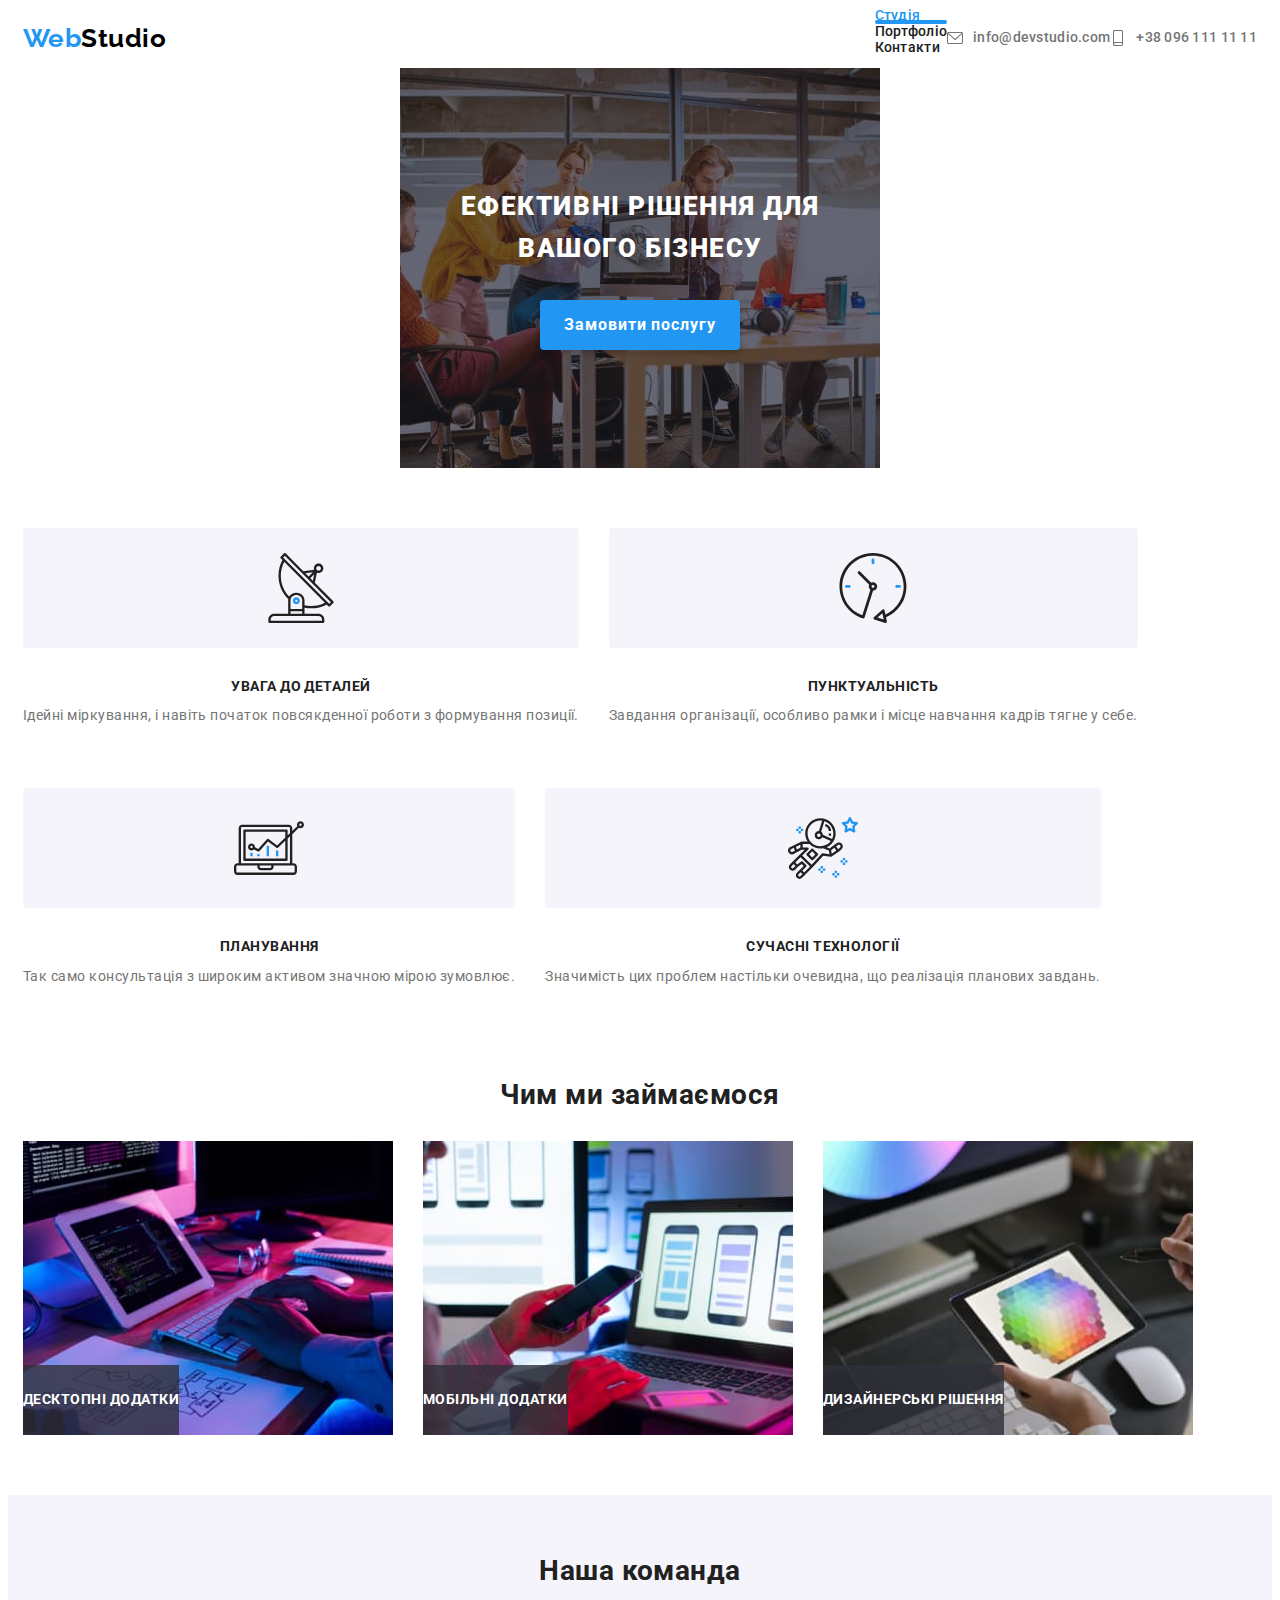
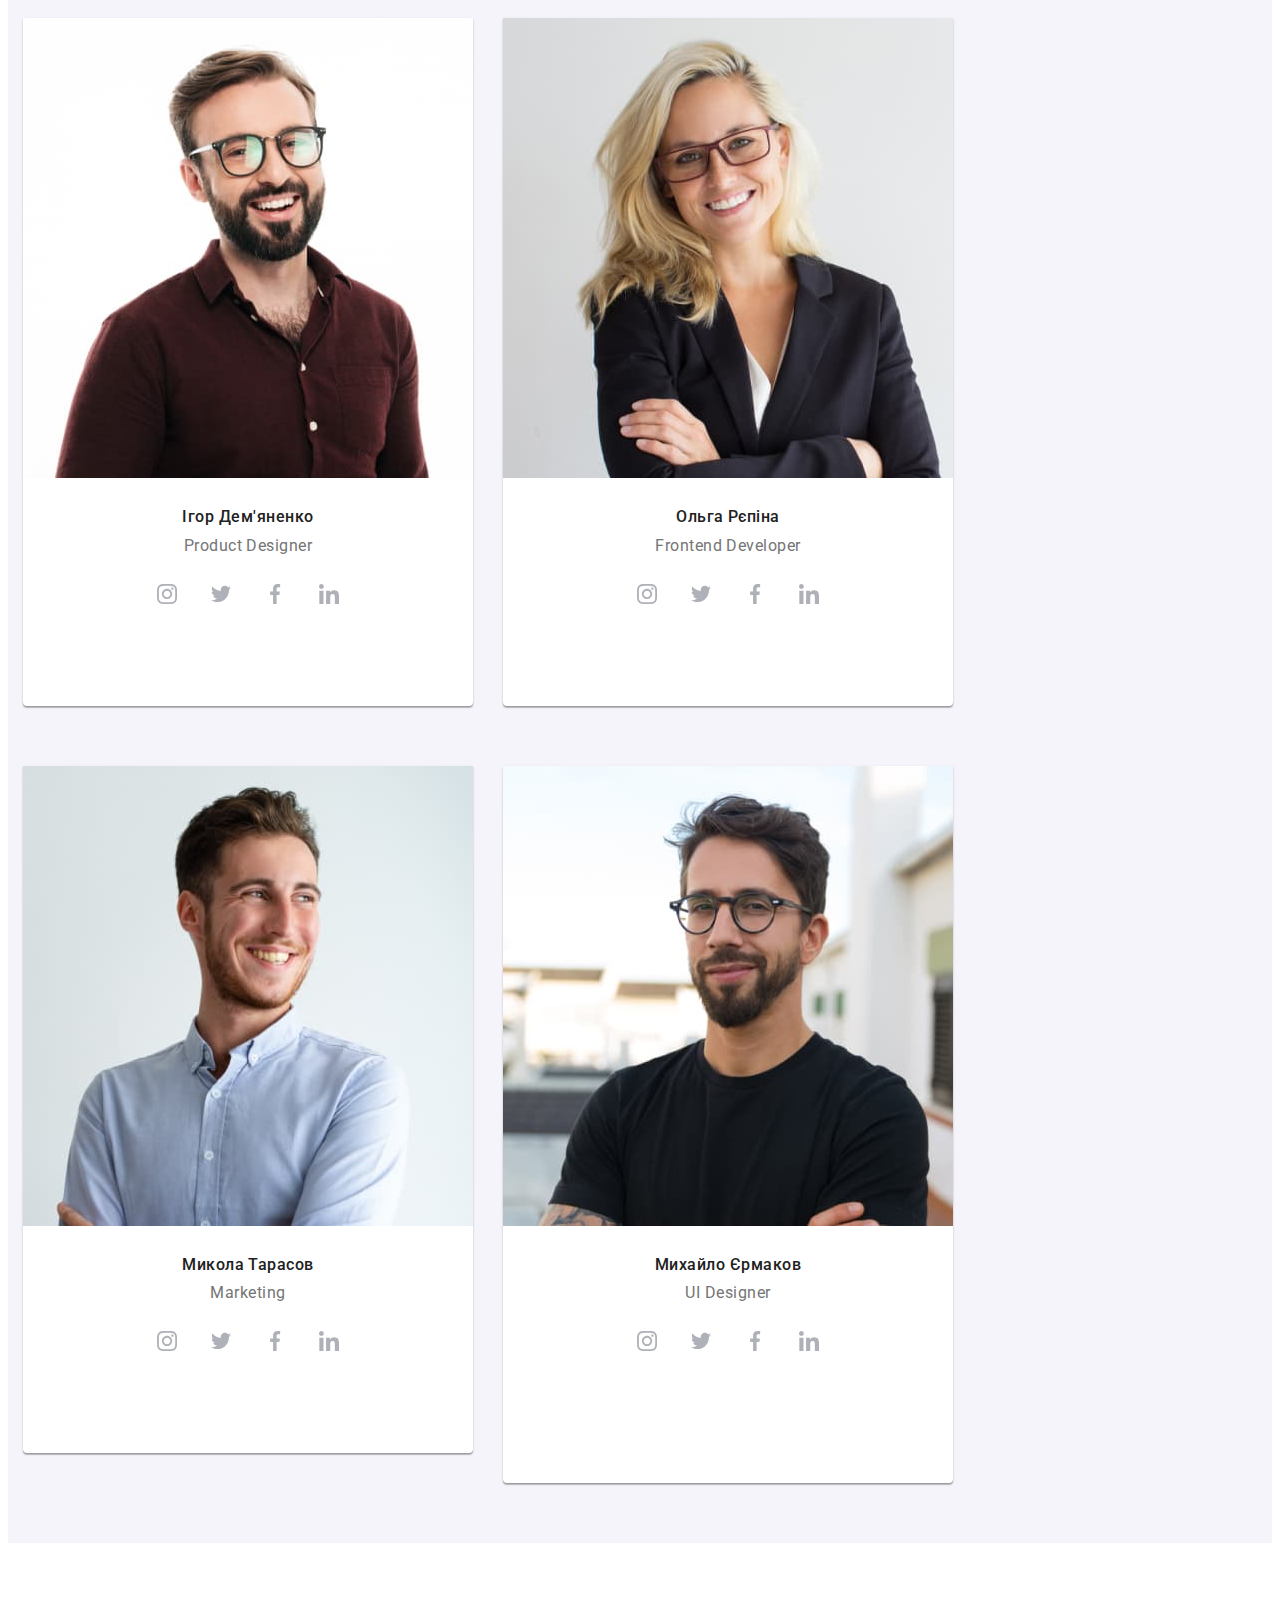
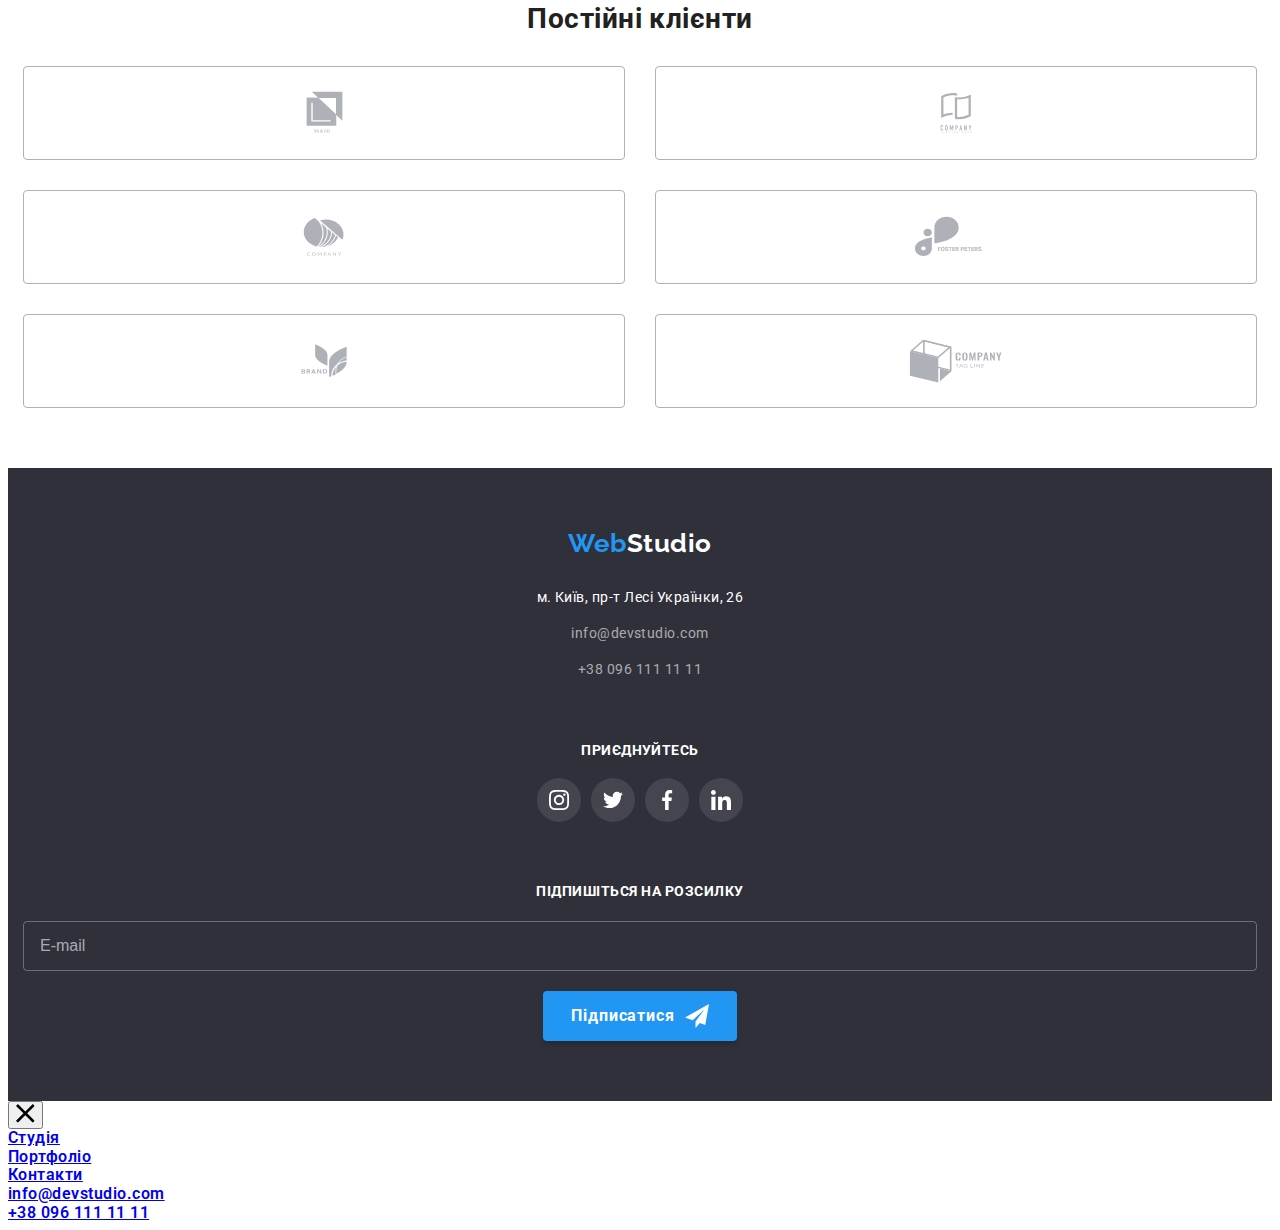
==== index.html @ 29813461 "create mobile-version" ====
<!DOCTYPE html>
<html lang="uk">
  <head>
    <meta charset="UTF-8" />
    <meta http-equiv="X-UA-Compatible" content="IE=edge" />
    <meta name="viewport" content="width=device-width, initial-scale=1.0" />
    <title>WebStudio</title>
    <link rel="preconnect" href="https://fonts.googleapis.com" />
    <link rel="preconnect" href="https://fonts.gstatic.com" crossorigin />
    <link
      href="https://fonts.googleapis.com/css2?family=Raleway:wght@700&family=Roboto:wght@400;500;700;900&display=swap"
      rel="stylesheet"
    />
    <link
      rel="stylesheet"
      href="https://cdnjs.cloudflare.com/ajax/libs/modern-normalize/1.1.0/modern-normalize.min.css"
      integrity="sha512-wpPYUAdjBVSE4KJnH1VR1HeZfpl1ub8YT/NKx4PuQ5NmX2tKuGu6U/JRp5y+Y8XG2tV+wKQpNHVUX03MfMFn9Q=="
      crossorigin="anonymous"
      referrerpolicy="no-referrer"
    />
    <link rel="stylesheet" href="./css/main.min.css" />
  </head>
  <body>
    <header class="header">
      <div class="container">
        <div class="header__container">
          <nav class="header__nav">
            <a href="./index.html" class="logo"
              >Web<span class="logo__header">Studio</span></a
            >
            <button class="header__burger" type="button">
              <svg width="24" height="16">
                <use href="./images/icons.svg#icon-navigation"></use>
              </svg>
            </button>
            <div class="header__list">
              <ul class="header__menu">
                <li>
                  <a
                    href="./index.html"
                    class="link header__link header__link--сurrent"
                    >Студія</a
                  >
                </li>
                <li>
                  <a href="./portfolio.html" class="link header__link"
                    >Портфоліо</a
                  >
                </li>
                <li><a href="#" class="link header__link">Контакти</a></li>
              </ul>
              <ul class="header__contact">
                <li>
                  <a
                    href="mailto:info@devstudio.com"
                    class="link link__contact"
                  >
                    <svg class="header__icon" width="16" height="32">
                      <use href="./images/icons.svg#icon-envelope"></use>
                    </svg>
                    info@devstudio.com</a
                  >
                </li>
                <li>
                  <a href="tel:+380961111111" class="link link__contact">
                    <svg class="header__icon" width="16" height="32">
                      <use href="./images/icons.svg#icon-smartphone"></use>
                    </svg>
                    +38 096 111 11 11</a
                  >
                </li>
              </ul>
            </div>
          </nav>
        </div>
      </div>
    </header>
    <main class="main">
      <section class="hero">
        <div class="container">
          <h1 class="hero__title">Ефективні рішення для вашого бізнесу</h1>
          <button type="button" class="primary-button" data-modal-open>
            Замовити послугу
          </button>
        </div>
      </section>
      <section class="section">
        <div class="container">
          <div class="advantages">
            <h2 class="visually-hidden">Наші переваги</h2>
            <ul class="main-list">
              <li class="main-list__item">
                <div class="advantages__icon">
                  <svg width="70" height="70">
                    <use href="./images/icons.svg#icon-antenna"></use>
                  </svg>
                </div>
                <h3 class="advantages__title">Увага до деталей</h3>
                <p class="advantages__description">
                  Ідейні міркування, і навіть початок повсякденної роботи з
                  формування позиції.
                </p>
              </li>
              <li class="main-list__item">
                <div class="advantages__icon">
                  <svg width="70" height="70">
                    <use href="./images/icons.svg#icon-clock"></use>
                  </svg>
                </div>
                <h3 class="advantages__title">Пунктуальність</h3>
                <p class="advantages__description">
                  Завдання організації, особливо рамки і місце навчання кадрів
                  тягне у себе.
                </p>
              </li>
              <li class="main-list__item">
                <div class="advantages__icon">
                  <svg width="70" height="70">
                    <use href="./images/icons.svg#icon-diagram"></use>
                  </svg>
                </div>
                <h3 class="advantages__title">Планування</h3>
                <p class="advantages__description">
                  Так само консультація з широким активом значною мірою
                  зумовлює.
                </p>
              </li>
              <li class="main-list__item">
                <div class="advantages__icon">
                  <svg width="70" height="70">
                    <use href="./images/icons.svg#icon-astronaut"></use>
                  </svg>
                </div>
                <h3 class="advantages__title">Сучасні технології</h3>
                <p class="advantages__description">
                  Значимість цих проблем настільки очевидна, що реалізація
                  планових завдань.
                </p>
              </li>
            </ul>
          </div>
        </div>
      </section>
      <section class="section main_section">
        <div class="container">
          <div class="work">
            <h2 class="title">Чим ми займаємося</h2>
            <ul class="main-list">
              <li class="work__item">
                <img
                  src="./images/coding.jpg"
                  alt="Процес набирання коду"
                  width="370"
                  height="294"
                />
                <p class="work__description">Десктопні додатки</p>
              </li>
              <li class="work__item">
                <img
                  src="./images/optimization.jpg"
                  alt="Дівчина тримає телефон в руках і працює за ноутбуком"
                  width="370"
                  height="294"
                />
                <p class="work__description">Мобільні додатки</p>
              </li>
              <li class="work__item">
                <img
                  src="./images/tablet.jpg"
                  alt="На екрані планшету, який тримають в руці, зображений спектр
                        кольорів"
                  width="370"
                  height="294"
                />
                <p class="work__description">Дизайнерські рішення</p>
              </li>
            </ul>
          </div>
        </div>
      </section>
      <section class="section section--background-different">
        <div class="container">
          <div class="team">
            <h2 class="title">Наша команда</h2>
            <ul class="main-list">
              <li class="team__item">
                <img
                  class="work__image"
                  srcset="./images/designer.jpg 1x, ./images/designer@2x.jpg 2x"
                  src="./images/designer.jpg"
                  alt="Усміхнений хлопець в окулярах"
                  width="450"
                  height="460"
                />
                <div class="team__description">
                  <h3 class="team__title">Ігор Дем'яненко</h3>
                  <p class="text">Product Designer</p>
                  <ul class="social-list">
                    <li>
                      <a class="icon icon--grey" href="#">
                        <svg width="20" height="20">
                          <use href="./images/icons.svg#icon-instagram"></use>
                        </svg>
                      </a>
                    </li>
                    <li>
                      <a class="icon icon--grey" href="">
                        <svg width="20" height="20">
                          <use href="./images/icons.svg#icon-twitter"></use>
                        </svg>
                      </a>
                    </li>
                    <li>
                      <a class="icon icon--grey" href="">
                        <svg width="20" height="20">
                          <use href="./images/icons.svg#icon-facebook"></use>
                        </svg>
                      </a>
                    </li>
                    <li>
                      <a class="icon icon--grey" href="">
                        <svg width="20" height="20">
                          <use href="./images/icons.svg#icon-linkedin"></use>
                        </svg>
                      </a>
                    </li>
                  </ul>
                </div>
              </li>
              <li class="team__item">
                <img
                  class="work__image"
                  srcset="./images/developer.jpg 1x, ./images/developer@2x.jpg 2x"
                  src="./images/developer.jpg"
                  alt="Усміхнена дівчина в окулярах"
                  width="450"
                  height="460"
                />
                <div class="team__description">
                  <h3 class="team__title">Ольга Рєпіна</h3>
                  <p class="text">Frontend Developer</p>
                  <ul class="social-list">
                    <li>
                      <a class="icon icon--grey" href="#">
                        <svg width="20" height="20">
                          <use href="./images/icons.svg#icon-instagram"></use>
                        </svg>
                      </a>
                    </li>
                    <li>
                      <a class="icon icon--grey" href="">
                        <svg width="20" height="20">
                          <use href="./images/icons.svg#icon-twitter"></use>
                        </svg>
                      </a>
                    </li>
                    <li>
                      <a class="icon icon--grey" href="">
                        <svg width="20" height="20">
                          <use href="./images/icons.svg#icon-facebook"></use>
                        </svg>
                      </a>
                    </li>
                    <li>
                      <a class="icon icon--grey" href="">
                        <svg width="20" height="20">
                          <use href="./images/icons.svg#icon-linkedin"></use>
                        </svg>
                      </a>
                    </li>
                  </ul>
                </div>
              </li>
              <li class="team__item">
                <img
                  class="work__image"
                  srcset="./images/marketing.jpg 1x, ./images/marketing@2x.jpg 2x"
                  src="./images/marketing.jpg"
                  alt="Усміхнений хлопець"
                  width="450"
                  height="460"
                />
                <div class="team__description">
                  <h3 class="team__title">Микола Тарасов</h3>
                  <p class="text">Marketing</p>
                  <ul class="social-list">
                    <li>
                      <a class="icon icon--grey" href="#">
                        <svg width="20" height="20">
                          <use href="./images/icons.svg#icon-instagram"></use>
                        </svg>
                      </a>
                    </li>
                    <li>
                      <a class="icon icon--grey" href="">
                        <svg width="20" height="20">
                          <use href="./images/icons.svg#icon-twitter"></use>
                        </svg>
                      </a>
                    </li>
                    <li>
                      <a class="icon icon--grey" href="">
                        <svg width="20" height="20">
                          <use href="./images/icons.svg#icon-facebook"></use>
                        </svg>
                      </a>
                    </li>
                    <li>
                      <a class="icon icon--grey" href="">
                        <svg width="20" height="20">
                          <use href="./images/icons.svg#icon-linkedin"></use>
                        </svg>
                      </a>
                    </li>
                  </ul>
                </div>
              </li>
              <li class="team__item">
                <img
                  class="work__image"
                  srcset="./images/uidesigner.jpg 1x, ./images/uidesigner@2x.jpg 2x"
                  src="./images/uidesigner.jpg"
                  alt="Усміхнений хлопець з бородою в окулярах"
                  width="450"
                  height="460"
                />
                <div class="team__description">
                  <h3 class="team__title">Михайло Єрмаков</h3>
                  <p class="text">UI Designer</p>
                  <ul class="social-list">
                    <li>
                      <a class="icon icon--grey" href="#">
                        <svg width="20" height="20">
                          <use href="./images/icons.svg#icon-instagram"></use>
                        </svg>
                      </a>
                    </li>
                    <li>
                      <a class="icon icon--grey" href="">
                        <svg width="20" height="20">
                          <use href="./images/icons.svg#icon-twitter"></use>
                        </svg>
                      </a>
                    </li>
                    <li>
                      <a class="icon icon--grey" href="">
                        <svg width="20" height="20">
                          <use href="./images/icons.svg#icon-facebook"></use>
                        </svg>
                      </a>
                    </li>
                    <li>
                      <a class="icon icon--grey" href="">
                        <svg width="20" height="20">
                          <use href="./images/icons.svg#icon-linkedin"></use>
                        </svg>
                      </a>
                    </li>
                  </ul>
                </div>
              </li>
            </ul>
          </div>
        </div>
      </section>
      <section class="section">
        <div class="container">
          <div class="clients">
            <h2 class="title">Постійні клієнти</h2>
            <ul class="main-list">
              <li class="main-list__clients">
                <a class="clients__icon" href="">
                  <svg width="41" height="46.7">
                    <use href="./images/icons.svg#icon-yaco"></use>
                  </svg>
                </a>
              </li>
              <li class="main-list__clients">
                <a class="clients__icon" href="">
                  <svg width="40" height="52">
                    <use href="./images/icons.svg#icon-tagline"></use>
                  </svg>
                </a>
              </li>
              <li class="main-list__clients">
                <a class="clients__icon" href="">
                  <svg width="43.46" height="41.18">
                    <use href="./images/icons.svg#icon-company"></use>
                  </svg>
                </a>
              </li>
              <li class="main-list__clients">
                <a class="clients__icon" href="">
                  <svg width="84.44" height="40.62">
                    <use href="./images/icons.svg#icon-foster"></use>
                  </svg>
                </a>
              </li>
              <li class="main-list__clients">
                <a class="clients__icon" href="">
                  <svg width="62.54" height="45.43">
                    <use href="./images/icons.svg#icon-brand"></use>
                  </svg>
                </a>
              </li>
              <li class="main-list__clients">
                <a class="clients__icon" href="">
                  <svg width="93.79" height="43.93">
                    <use href="./images/icons.svg#icon-companytag"></use>
                  </svg>
                </a>
              </li>
            </ul>
          </div>
        </div>
      </section>
    </main>
    <footer class="footer">
      <div class="container footer__container">
        <div class="footer__adress">
          <a href="./index.html" class="logo footer__logo"
            >Web<span class="logo__footer">Studio</span></a
          >
          <address>
            <ul class="footer__contact">
              <li class="footer__item">
                <a
                  href="https://www.google.com.ua/maps/place/%D0%B1%D1%83%D0%BB.+%D0%9B%D0%B5%D1%81%D0%B8+%D0%A3%D0%BA%D1%80%D0%B0%D0%B8%D0%BD%D0%BA%D0%B8,+26,+%D0%9A%D0%B8%D0%B5%D0%B2,+02000/@50.4265807,30.5361918,17z/data=!3m1!4b1!4m5!3m4!1s0x40d4cf0e033ecbe9:0x57a4dffefec77da0!8m2!3d50.4265807!4d30.5383858?hl=ru"
                  target="_blank"
                  rel="noopener noreferrer nofollow"
                  class="link link--white"
                  >м. Київ, пр-т Лесі Українки, 26</a
                >
              </li>
              <li class="footer__item">
                <a href="mailto:info@devstudio.com" class="link link--grey"
                  >info@devstudio.com</a
                >
              </li>
              <li class="footer__item">
                <a href="tel:+380961111111" class="link link--grey"
                  >+38 096 111 11 11</a
                >
              </li>
            </ul>
          </address>
        </div>
        <div class="footer-social">
          <p class="footer-description">Приєднуйтесь</p>
          <ul class="social-list">
            <li>
              <a class="icon icon--white" href="#">
                <svg width="20" height="20">
                  <use href="./images/icons.svg#icon-instagram"></use>
                </svg>
              </a>
            </li>
            <li>
              <a class="icon icon--white" href="">
                <svg width="20" height="20">
                  <use href="./images/icons.svg#icon-twitter"></use>
                </svg>
              </a>
            </li>
            <li>
              <a class="icon icon--white" href="">
                <svg width="20" height="20">
                  <use href="./images/icons.svg#icon-facebook"></use>
                </svg>
              </a>
            </li>
            <li>
              <a class="icon icon--white" href="">
                <svg width="20" height="20">
                  <use href="./images/icons.svg#icon-linkedin"></use>
                </svg>
              </a>
            </li>
          </ul>
        </div>
        <form class="form-email">
          <label for="subscribe" class="footer-description"
            >Підпишіться на розсилку</label
          >
          <div class="subscribe-form">
            <input
              id="subscribe"
              type="email"
              name="email"
              placeholder="E-mail"
              class="subscribe-form__field"
            />
            <div class="button-container">
              <button
                class="primary-button primary-button--footer"
                type="submit"
              >
                Підписатися
              </button>
              <svg class="subscribe-form__icon" width="24" height="24">
                <use href="./images/icons.svg#icon-send"></use>
              </svg>
            </div>
          </div>
        </form>
      </div>
    </footer>

    <div class="mobile-menu">
      <div class="">
        <button class="mobile-menu__close" type="button">
          <svg width="18.67" height="18.67">
            <use href="./images/icons.svg#icon-close"></use>
          </svg>
        </button>
        <ul class="">
          <li>
            <a href="./index.html" class="">Студія</a>
          </li>
          <li>
            <a href="./portfolio.html" class="">Портфоліо</a>
          </li>
          <li><a href="#" class="">Контакти</a></li>
        </ul>
        <ul class="">
          <li>
            <a href="mailto:info@devstudio.com" class=""> info@devstudio.com</a>
          </li>
          <li>
            <a href="tel:+380961111111" class=""> +38 096 111 11 11</a>
          </li>
        </ul>
      </div>
    </div>

    <div class="backdrop is-hidden" data-modal>
      <div class="modal">
        <button class="button-close" type="button" data-modal-close>
          <svg class="button-close__icon" width="11" height="11">
            <use href="./images/icons.svg#icon-close"></use>
          </svg>
        </button>
        <h2 class="modal__title">Залиште свої дані, ми вам передзвонимо</h2>
        <form class="service-form">
          <label class="service-form__label" for="user-name">Ім'я</label>
          <div class="service-form__field">
            <input
              class="service-form__input"
              type="text"
              name="user-name"
              id="user-name"
            />
            <svg class="service-form__icon" width="18" height="18">
              <use href="./images/icons.svg#icon-person"></use>
            </svg>
          </div>

          <label class="service-form__label" for="user-tel">Телефон</label>
          <div class="service-form__field">
            <input
              class="service-form__input"
              type="tel"
              name="user-phone"
              id="user-tel"
            />
            <svg class="service-form__icon" width="18" height="18">
              <use href="./images/icons.svg#icon-phone"></use>
            </svg>
          </div>

          <label class="service-form__label" for="user-email">Пошта</label>
          <div class="service-form__field">
            <input
              class="service-form__input"
              type="email"
              name="email"
              id="user-email"
            />
            <svg class="service-form__icon" width="18" height="18">
              <use href="./images/icons.svg#icon-email"></use>
            </svg>
          </div>

          <label class="service-form__label" for="comment">Коментар</label>
          <textarea
            class="service-form__textarea"
            name="comment"
            id="comment"
            placeholder="Введіть текст"
          ></textarea>

          <div class="checkbox">
            <input
              class="checkbox__input"
              type="checkbox"
              name="terms-checkbox"
              id="terms-checkbox"
            />
            <svg class="checkbox__icon" width="16" height="15">
              <use href="./images/icons.svg#icon-check"></use>
            </svg>
            <label class="checkbox__label" for="terms-checkbox"
              >Погоджуюся з розсилкою та приймаю
              <a class="checkbox__link" href="#">Умови договору</a></label
            >
          </div>
          <button class="primary-button primary-button--form" type="submit">
            Відправити
          </button>
        </form>
      </div>
    </div>

    <script src="./js/modal.js"></script>
  </body>
</html>
---- css/main.min.css ----
:root{--color-primary: #212121;--color-secondary: #757575;--color-accent: #2196f3;--color-background: #ffffff;--white-accent: #ffffff;--secondary-background: #2f303a;--black-logo: #000;--button-background: #f5f4fa;--color-icon: #AFB1B8}.is-hidden{opacity:0;visibility:hidden;pointer-events:none}.is-hidden .modal{-webkit-transform:translate(-50%, -50%) scale(0.9);transform:translate(-50%, -50%) scale(0.9)}.visually-hidden{position:absolute;white-space:nowrap;width:1px;height:1px;overflow:hidden;border:0;padding:0;clip:rect(0 0 0 0);-webkit-clip-path:inset(50%);clip-path:inset(50%);margin:-1px}body{color:var(--color-primary);font-family:"Roboto",sans-serif;font-size:16px;font-weight:600;background-color:var(--color-background);line-height:1.17;letter-spacing:.03em}img{display:block;max-width:100%;height:auto}ul{margin:0;padding:0;list-style-type:none}h1,h2,h3,p{margin-top:0}.advantages__title{font-size:14px;text-transform:uppercase;margin-bottom:10px;text-align:center}.advantages__description{color:var(--color-secondary);font-size:14px;font-weight:initial;line-height:1.71;margin-bottom:0}.container{margin:0 auto;padding-left:15px;padding-right:15px}.subscribe-form{margin-top:20px}.subscribe-form__icon{position:absolute;right:28px;top:50%;-webkit-transform:translateY(-50%);transform:translateY(-50%);fill:var(--white-accent)}.subscribe-form__field{-webkit-box-sizing:border-box;box-sizing:border-box;color:var(--white-accent);padding:15px 16px;width:100%;height:50px;border:1px solid rgba(255,255,255,.3);border-radius:4px;background-color:inherit;margin:0 12px 20px 0}.subscribe-form__field::-webkit-input-placeholder{font-size:16px;color:rgba(255,255,255,.6)}.subscribe-form__field::-moz-placeholder{font-size:16px;color:rgba(255,255,255,.6)}.subscribe-form__field:-ms-input-placeholder{font-size:16px;color:rgba(255,255,255,.6)}.subscribe-form__field::-ms-input-placeholder{font-size:16px;color:rgba(255,255,255,.6)}.subscribe-form__field::placeholder{font-size:16px;color:rgba(255,255,255,.6)}.service-form__label{font-size:12px;font-weight:400;margin-bottom:4px;letter-spacing:.01em;color:var(--color-secondary);display:block}.service-form__textarea{resize:none;min-height:120px;padding:12px 16px;border:1px solid rgba(33,33,33,.2);border-radius:4px;margin-bottom:20px;-webkit-transition:border-color 250ms cubic-bezier(0.4, 0, 0.2, 1);transition:border-color 250ms cubic-bezier(0.4, 0, 0.2, 1)}.service-form__textarea:focus{border-color:var(--color-accent);outline:none}.service-form__textarea::-webkit-input-placeholder{font-size:12px;color:rgba(117,117,117,.5);line-height:1.17;letter-spacing:.01em}.service-form__textarea::-moz-placeholder{font-size:12px;color:rgba(117,117,117,.5);line-height:1.17;letter-spacing:.01em}.service-form__textarea:-ms-input-placeholder{font-size:12px;color:rgba(117,117,117,.5);line-height:1.17;letter-spacing:.01em}.service-form__textarea::-ms-input-placeholder{font-size:12px;color:rgba(117,117,117,.5);line-height:1.17;letter-spacing:.01em}.service-form__textarea::placeholder{font-size:12px;color:rgba(117,117,117,.5);line-height:1.17;letter-spacing:.01em}.service-form__field{position:relative;margin-bottom:10px}.service-form__icon{position:absolute;top:50%;-webkit-transform:translateY(-50%);transform:translateY(-50%);left:15px;fill:var(--color-primary);-webkit-transition:fill 250ms cubic-bezier(0.4, 0, 0.2, 1);transition:fill 250ms cubic-bezier(0.4, 0, 0.2, 1)}.service-form__input{min-height:40px;width:100%;border:1px solid rgba(33,33,33,.2);border-radius:4px;padding-left:42px;-webkit-transition:border-color 250ms cubic-bezier(0.4, 0, 0.2, 1);transition:border-color 250ms cubic-bezier(0.4, 0, 0.2, 1)}.service-form__input:focus{border-color:var(--color-accent);outline:none}.service-form__input:focus+.service-form__icon{fill:var(--color-accent)}.form-email{text-align:center}.header--line{border-bottom:1px solid #ececec}.header__nav,.header__contact{height:60px;display:-webkit-box;display:-ms-flexbox;display:flex;-webkit-box-align:center;-ms-flex-align:center;align-items:center;-webkit-box-pack:justify;-ms-flex-pack:justify;justify-content:space-between}.header__link{display:block;position:relative;color:var(--color-primary)}.header__link--сurrent::after{position:absolute;content:"";bottom:0;left:0;width:100%;height:4px;background-color:var(--color-accent);border-radius:2px}.header__link,.link__contact{font-size:14px;font-weight:500;line-height:1.14;letter-spacing:.02em}.header__list{display:none}@media(min-width: 768px){.header__list{display:-webkit-box;display:-ms-flexbox;display:flex}}.portfolio__item{background-color:var(--button-background);color:var(--color-primary);font-size:inherit;font-family:inherit;font-weight:500;line-height:1.62;letter-spacing:inherit;border-radius:4px;border:none;cursor:pointer;padding:6px 22px;-webkit-transition:background-color 250ms cubic-bezier(0.4, 0, 0.2, 1),color 250ms cubic-bezier(0.4, 0, 0.2, 1),-webkit-box-shadow 250ms cubic-bezier(0.4, 0, 0.2, 1);transition:background-color 250ms cubic-bezier(0.4, 0, 0.2, 1),color 250ms cubic-bezier(0.4, 0, 0.2, 1),-webkit-box-shadow 250ms cubic-bezier(0.4, 0, 0.2, 1);transition:background-color 250ms cubic-bezier(0.4, 0, 0.2, 1),color 250ms cubic-bezier(0.4, 0, 0.2, 1),box-shadow 250ms cubic-bezier(0.4, 0, 0.2, 1);transition:background-color 250ms cubic-bezier(0.4, 0, 0.2, 1),color 250ms cubic-bezier(0.4, 0, 0.2, 1),box-shadow 250ms cubic-bezier(0.4, 0, 0.2, 1),-webkit-box-shadow 250ms cubic-bezier(0.4, 0, 0.2, 1)}.portfolio__item:hover,.portfolio__item:focus{background-color:var(--color-accent);color:var(--white-accent);-webkit-box-shadow:0px 3px 1px rgba(0,0,0,.1),0px 1px 2px rgba(0,0,0,.08),0px 2px 2px rgba(0,0,0,.12);box-shadow:0px 3px 1px rgba(0,0,0,.1),0px 1px 2px rgba(0,0,0,.08),0px 2px 2px rgba(0,0,0,.12)}.portfolio__filter{margin-bottom:50px;display:-webkit-box;display:-ms-flexbox;display:flex;gap:8px;-webkit-box-pack:center;-ms-flex-pack:center;justify-content:center}.portfolio__list{display:-webkit-box;display:-ms-flexbox;display:flex;-ms-flex-wrap:wrap;flex-wrap:wrap;gap:30px}.portfolio-link{text-decoration:inherit;color:inherit;display:block;-webkit-transition:-webkit-box-shadow 250ms cubic-bezier(0.4, 0, 0.2, 1);transition:-webkit-box-shadow 250ms cubic-bezier(0.4, 0, 0.2, 1);transition:box-shadow 250ms cubic-bezier(0.4, 0, 0.2, 1);transition:box-shadow 250ms cubic-bezier(0.4, 0, 0.2, 1), -webkit-box-shadow 250ms cubic-bezier(0.4, 0, 0.2, 1)}.portfolio-link__description{position:relative;padding:20px 24px;border:1px solid #eee}.portfolio-link__title{font-size:18px;line-height:2;letter-spacing:.06em;margin-bottom:4px}.portfolio-link:hover,.portfolio-link:focus{-webkit-box-shadow:0px 1px 1px rgba(0,0,0,.12),0px 4px 4px rgba(0,0,0,.06),1px 4px 6px rgba(0,0,0,.16);box-shadow:0px 1px 1px rgba(0,0,0,.12),0px 4px 4px rgba(0,0,0,.06),1px 4px 6px rgba(0,0,0,.16)}.portfolio-link__thumb{position:relative;overflow:hidden}.portfolio-link__overlay{position:absolute;font-size:18px;font-weight:400;line-height:1.55;color:var(--white-accent);margin-bottom:0;left:0;top:0;height:100%;width:100%;padding:63px 24px;background-color:rgba(33,150,243,.9);-webkit-transform:translateY(100%);transform:translateY(100%);-webkit-transition:opacity 250ms cubic-bezier(0.4, 0, 0.2, 1),-webkit-transform 250ms cubic-bezier(0.4, 0, 0.2, 1);transition:opacity 250ms cubic-bezier(0.4, 0, 0.2, 1),-webkit-transform 250ms cubic-bezier(0.4, 0, 0.2, 1);transition:transform 250ms cubic-bezier(0.4, 0, 0.2, 1),opacity 250ms cubic-bezier(0.4, 0, 0.2, 1);transition:transform 250ms cubic-bezier(0.4, 0, 0.2, 1),opacity 250ms cubic-bezier(0.4, 0, 0.2, 1),-webkit-transform 250ms cubic-bezier(0.4, 0, 0.2, 1);opacity:0}.portfolio-link:hover .portfolio-link__overlay{-webkit-transform:translateY(0);transform:translateY(0);opacity:1}.text--broad-line{line-height:1.88}.section{padding:60px 0;background-color:var(--color-background)}.team__description{padding:30px 0}.team__item{background-color:var(--color-background);-webkit-box-shadow:0px 1px 3px rgba(0,0,0,.12),0px 1px 1px rgba(0,0,0,.14),0px 2px 1px rgba(0,0,0,.2);box-shadow:0px 1px 3px rgba(0,0,0,.12),0px 1px 1px rgba(0,0,0,.14),0px 2px 1px rgba(0,0,0,.2);border-radius:0px 0px 4px 4px;text-align:center;margin-bottom:30px}.team__item:last-child{margin-bottom:0}.team__title{font-weight:500;font-size:16px;margin-bottom:10px}.section--background-different{background-color:var(--button-background)}.title{font-size:28px;text-align:center;margin-bottom:30px}.text{color:var(--color-secondary);font-weight:400;margin-bottom:16px}.work{padding-top:0}.work__item{position:relative}.work__description{position:absolute;bottom:0;margin-bottom:0;font-size:14px;font-weight:700;line-height:1.14;text-transform:uppercase;color:var(--white-accent);padding:27px 0;text-align:center;background-color:rgba(47,48,58,.8)}.work__image{margin:0 auto}.main_section{padding-top:0}@media(max-width: 1200px){.main_section{display:none}}.primary-button{background-color:var(--color-accent);font-size:inherit;font-family:inherit;font-weight:700;line-height:1.88;letter-spacing:.06em;padding:10px 24px;color:var(--white-accent);-webkit-box-shadow:0px 4px 4px rgba(0,0,0,.15);box-shadow:0px 4px 4px rgba(0,0,0,.15);border-radius:4px;border:none;cursor:pointer;-webkit-transition:background-color 250ms cubic-bezier(0.4, 0, 0.2, 1);transition:background-color 250ms cubic-bezier(0.4, 0, 0.2, 1)}.primary-button:hover,.primary-button:focus{background-color:#188ce8}.primary-button--form{display:block;margin:auto}.primary-button--footer{padding:10px 62px 10px 28px}.button-close{position:absolute;top:8px;right:8px;height:30px;border-radius:50%;border:1px solid rgba(0,0,0,.1);background-color:inherit;cursor:pointer}.button-close__icon{fill:#000;-webkit-transition:fill 250ms cubic-bezier(0.4, 0, 0.2, 1);transition:fill 250ms cubic-bezier(0.4, 0, 0.2, 1)}.button-close:hover .button-close__icon,.button-close:focus .button-close__icon{fill:var(--color-accent)}.button-container{position:relative;display:inline-block}.header__burger{border:none;background-color:inherit;width:40px;height:40px;padding-right:8px}@media(min-width: 768px){.header__burger{display:none}}.checkbox{position:relative;margin-bottom:30px}.checkbox__input{white-space:nowrap;width:1px;height:1px;overflow:hidden;border:0;padding:0;clip:rect(0 0 0 0);-webkit-clip-path:inset(50%);clip-path:inset(50%);margin:-1px}.checkbox__label{font-size:14px;color:var(--color-secondary);font-weight:400;line-height:1.71;position:relative;padding-left:36px;cursor:pointer}.hero{background-image:-webkit-gradient(linear, left top, right top, from(rgba(47, 48, 58, 0.4)), to(rgba(47, 48, 58, 0.4))),url(../images/banner.jpg);background-image:linear-gradient(to right, rgba(47, 48, 58, 0.4), rgba(47, 48, 58, 0.4)),url(../images/banner.jpg);background-repeat:no-repeat;max-width:480px;height:400px;margin:0 auto;background-position:center;background-size:cover;background-color:var(--secondary-background);padding:118px 0;text-align:center;-webkit-box-sizing:border-box;box-sizing:border-box}@media(min-device-pixel-ratio: 2),(-webkit-min-device-pixel-ratio: 2),(min-resolution: 192dpi),(min-resolution: 2dppx){.hero{background-image:-webkit-gradient(linear, left top, right top, from(rgba(47, 48, 58, 0.4)), to(rgba(47, 48, 58, 0.4))),url(../images/banner@2x.jpg);background-image:linear-gradient(to right, rgba(47, 48, 58, 0.4), rgba(47, 48, 58, 0.4)),url(../images/banner@2x.jpg)}}.hero__title{color:var(--white-accent);font-size:26px;line-height:1.61;text-align:center;font-weight:900;text-transform:uppercase;letter-spacing:.06em;margin:0 auto 30px}.footer{background-color:var(--secondary-background);padding:60px 0}.footer__container{-webkit-box-align:baseline;-ms-flex-align:baseline;align-items:baseline}.footer__adress{text-align:center}.footer .link{line-height:1.71}.footer__item{font-size:14px;font-weight:400}.footer__item:not(:last-child){margin-bottom:12px}.footer-description{text-align:center;color:var(--white-accent);font-weight:700;font-size:14px;text-transform:uppercase;margin-bottom:20px}.footer__contact{margin-bottom:60px}.icon{display:-webkit-box;display:-ms-flexbox;display:flex;-webkit-box-align:center;-ms-flex-align:center;align-items:center;-webkit-box-pack:center;-ms-flex-pack:center;justify-content:center;width:44px;height:44px;-webkit-transition:fill 250ms cubic-bezier(0.4, 0, 0.2, 1),background-color 250ms cubic-bezier(0.4, 0, 0.2, 1);transition:fill 250ms cubic-bezier(0.4, 0, 0.2, 1),background-color 250ms cubic-bezier(0.4, 0, 0.2, 1)}.header__icon{margin-right:10px}.header__icon:hover,.header__icon:focus{fill:currentColor}.advantages__icon{display:-webkit-box;display:-ms-flexbox;display:flex;height:120px;background-color:var(--button-background);-webkit-box-align:center;-ms-flex-align:center;align-items:center;-webkit-box-pack:center;-ms-flex-pack:center;justify-content:center;margin-bottom:30px;border-radius:4px}.icon--grey{fill:var(--color-icon);border-radius:50%}.icon--grey:hover,.icon--grey:focus{fill:var(--white-accent);background-color:var(--color-accent);border-radius:50%}.icon--white{fill:var(--white-accent);background-color:rgba(255,255,255,.1);border-radius:50%}.icon--white:hover,.icon--white:focus{background-color:var(--color-accent)}.clients__icon{display:-webkit-box;display:-ms-flexbox;display:flex;-webkit-box-pack:center;-ms-flex-pack:center;justify-content:center;-webkit-box-align:center;-ms-flex-align:center;align-items:center;height:92px;border:1px solid var(--color-icon);fill:var(--color-icon);border-radius:4px;-webkit-transition:fill 250ms cubic-bezier(0.4, 0, 0.2, 1),border 250ms cubic-bezier(0.4, 0, 0.2, 1);transition:fill 250ms cubic-bezier(0.4, 0, 0.2, 1),border 250ms cubic-bezier(0.4, 0, 0.2, 1)}.clients__icon:hover,.clients__icon:focus{fill:var(--color-accent);border:1px solid var(--color-accent)}.checkbox__icon{position:absolute;fill:rgba(0,0,0,0);border:2px solid var(--color-primary);border-radius:2px;margin:4px 0 0 12px;-webkit-transition:fill 250ms cubic-bezier(0.4, 0, 0.2, 1),background-color 250ms cubic-bezier(0.4, 0, 0.2, 1),border-color 250ms cubic-bezier(0.4, 0, 0.2, 1);transition:fill 250ms cubic-bezier(0.4, 0, 0.2, 1),background-color 250ms cubic-bezier(0.4, 0, 0.2, 1),border-color 250ms cubic-bezier(0.4, 0, 0.2, 1)}.checkbox__input:checked+.checkbox__icon{fill:var(--white-accent);background-color:var(--color-accent);border-color:var(--color-accent)}.link{text-decoration:none;font-style:normal;-webkit-transition:color 250ms cubic-bezier(0.4, 0, 0.2, 1);transition:color 250ms cubic-bezier(0.4, 0, 0.2, 1)}.link--white,.link--footer{font-size:14px;font-weight:400}.link--white{color:var(--white-accent)}.link--grey{color:rgba(255,255,255,.6)}.link__contact{color:var(--color-secondary);display:-webkit-box;display:-ms-flexbox;display:flex;-webkit-box-align:center;-ms-flex-align:center;align-items:center;fill:currentColor}.link:hover,.link:focus{color:var(--color-accent)}.header__link--сurrent{color:var(--color-accent)}.checkbox__link{color:var(--color-accent);-webkit-text-decoration-skip-ink:none;text-decoration-skip-ink:none}.main-list{display:-webkit-box;display:-ms-flexbox;display:flex;-ms-flex-wrap:wrap;flex-wrap:wrap;gap:30px}.main-list__item:not(:last-child){margin-bottom:30px}.main-list__clients{-ms-flex-preferred-size:calc((100% - 30px)/2);flex-basis:calc((100% - 30px)/2)}.social-list{display:-webkit-box;display:-ms-flexbox;display:flex;gap:10px;-webkit-box-pack:center;-ms-flex-pack:center;justify-content:center;margin-bottom:60px}.logo{font-family:"Raleway",sans-serif;font-size:24px;font-weight:700;line-height:1.38;color:var(--color-accent);text-decoration:none}@media(min-width: 1200px){.logo{font-size:26px;line-height:1.17}}.logo__header{color:var(--black-logo)}.logo__footer{color:var(--white-accent)}.footer__logo{display:block;margin-bottom:28px;text-align:center}.modal{position:absolute;background-color:var(--color-background);width:100%;max-width:528px;height:100%;max-height:581px;top:50%;left:50%;padding:40px;-webkit-transform:translate(-50%, -50%) scale(1);transform:translate(-50%, -50%) scale(1);-webkit-box-shadow:0px 1px 3px rgba(0,0,0,.12),0px 1px 1px rgba(0,0,0,.14),0px 2px 1px rgba(0,0,0,.2);box-shadow:0px 1px 3px rgba(0,0,0,.12),0px 1px 1px rgba(0,0,0,.14),0px 2px 1px rgba(0,0,0,.2);border-radius:4px;-webkit-transition:visibility 250ms cubic-bezier(0.4, 0, 0.2, 1),-webkit-transform 250ms cubic-bezier(0.4, 0, 0.2, 1);transition:visibility 250ms cubic-bezier(0.4, 0, 0.2, 1),-webkit-transform 250ms cubic-bezier(0.4, 0, 0.2, 1);transition:transform 250ms cubic-bezier(0.4, 0, 0.2, 1),visibility 250ms cubic-bezier(0.4, 0, 0.2, 1);transition:transform 250ms cubic-bezier(0.4, 0, 0.2, 1),visibility 250ms cubic-bezier(0.4, 0, 0.2, 1),-webkit-transform 250ms cubic-bezier(0.4, 0, 0.2, 1)}.modal__title{text-align:center;font-size:20px;line-height:1.15;margin-bottom:12px}.backdrop{position:fixed;background-color:rgba(0,0,0,.2);top:0;left:0;width:100%;height:100%;opacity:1;-webkit-transition:opacity 250ms cubic-bezier(0.4, 0, 0.2, 1);transition:opacity 250ms cubic-bezier(0.4, 0, 0.2, 1)}/*# sourceMappingURL=main.min.css.map */
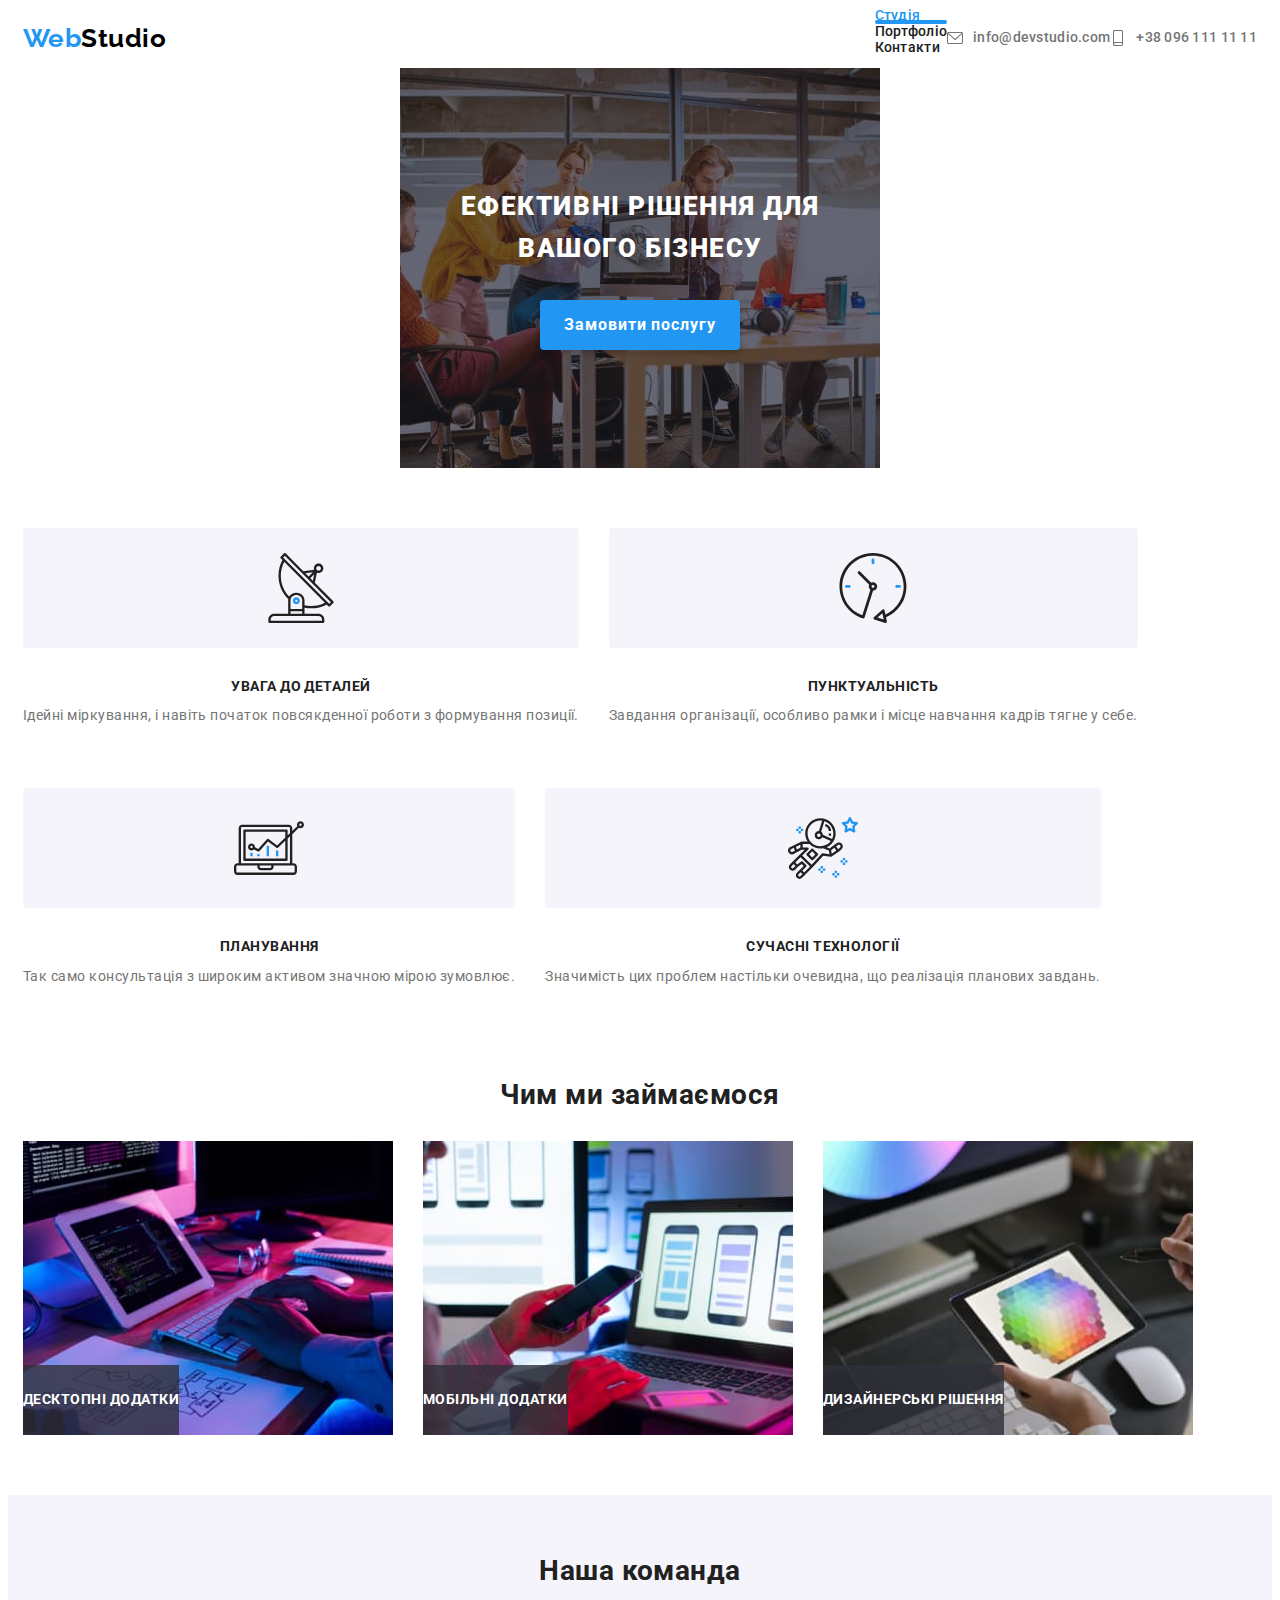
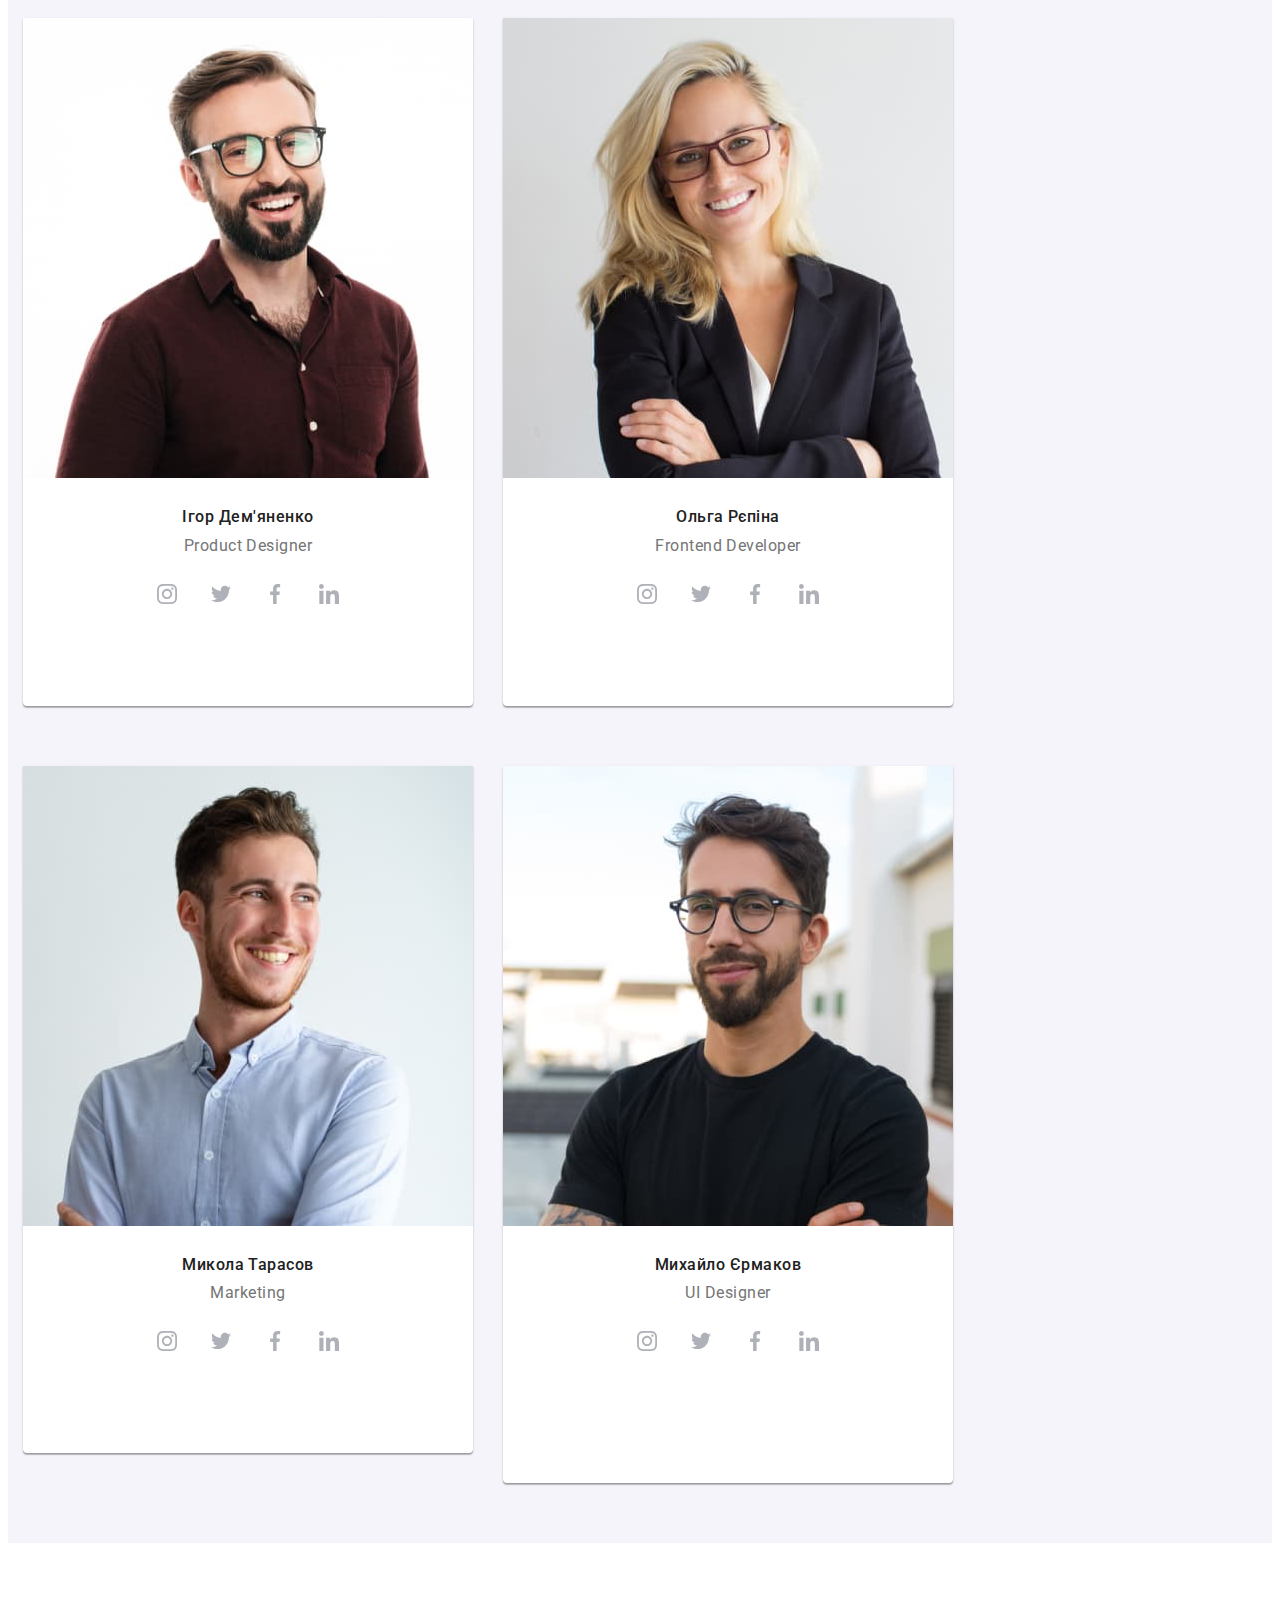
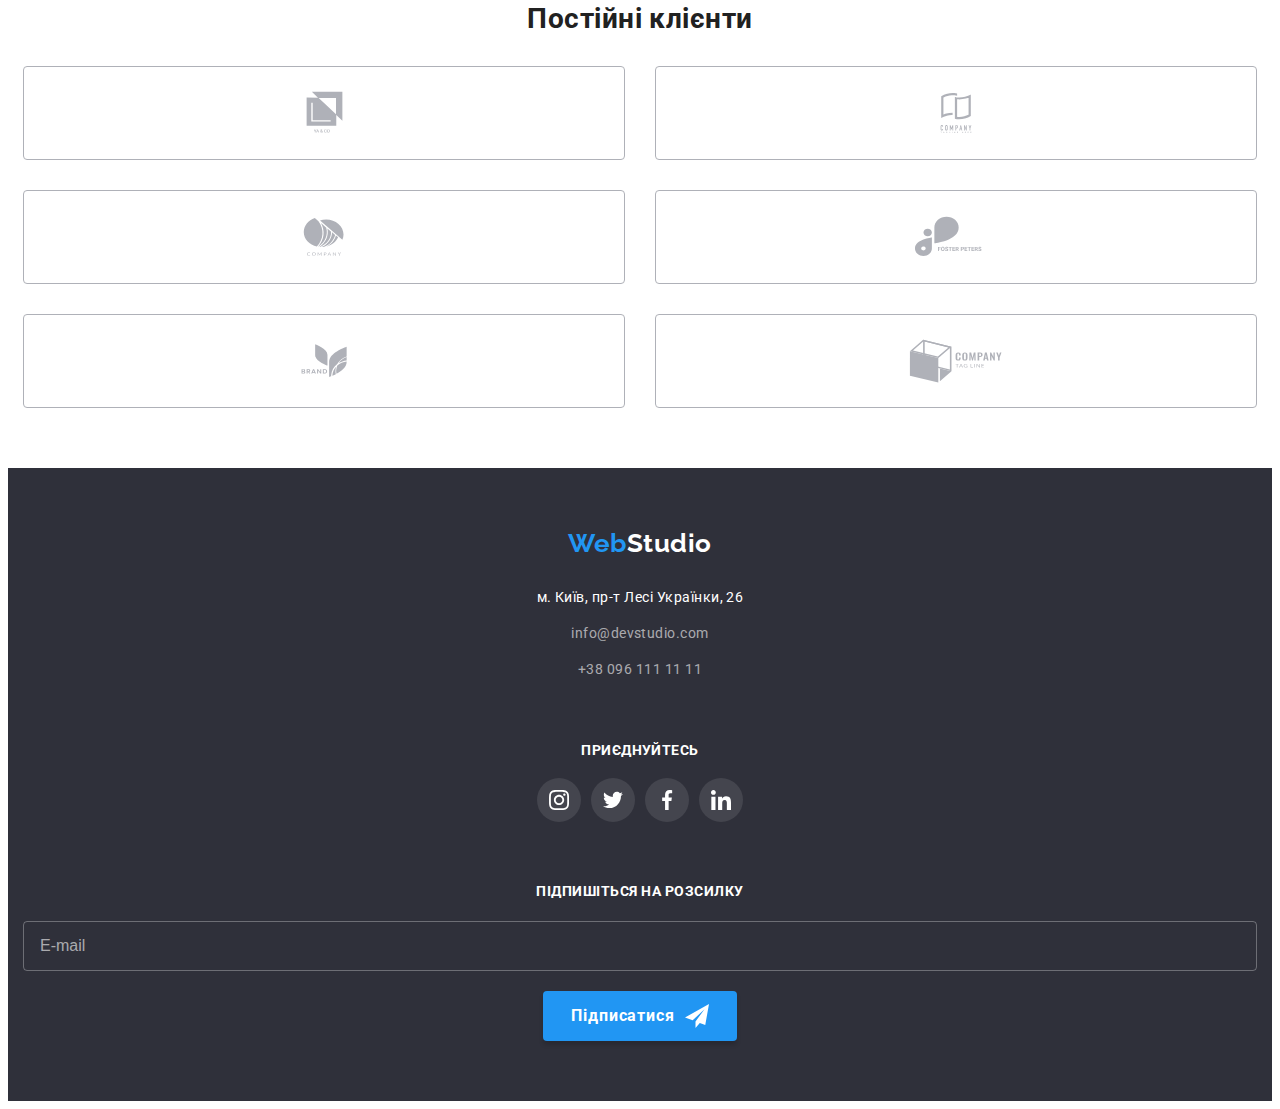
==== commit 9a4eba91: "edit mobile-menu" ====
--- a/index.html
+++ b/index.html
@@ -28,7 +28,7 @@
             <a href="./index.html" class="logo"
               >Web<span class="logo__header">Studio</span></a
             >
-            <button class="header__burger" type="button">
+            <button class="header__burger js-open-menu" type="button">
               <svg width="24" height="16">
                 <use href="./images/icons.svg#icon-navigation"></use>
               </svg>
@@ -230,7 +230,10 @@
               <li class="team__item">
                 <img
                   class="work__image"
-                  srcset="./images/developer.jpg 1x, ./images/developer@2x.jpg 2x"
+                  srcset="
+                    ./images/developer.jpg    1x,
+                    ./images/developer@2x.jpg 2x
+                  "
                   src="./images/developer.jpg"
                   alt="Усміхнена дівчина в окулярах"
                   width="450"
@@ -274,7 +277,10 @@
               <li class="team__item">
                 <img
                   class="work__image"
-                  srcset="./images/marketing.jpg 1x, ./images/marketing@2x.jpg 2x"
+                  srcset="
+                    ./images/marketing.jpg    1x,
+                    ./images/marketing@2x.jpg 2x
+                  "
                   src="./images/marketing.jpg"
                   alt="Усміхнений хлопець"
                   width="450"
@@ -318,7 +324,10 @@
               <li class="team__item">
                 <img
                   class="work__image"
-                  srcset="./images/uidesigner.jpg 1x, ./images/uidesigner@2x.jpg 2x"
+                  srcset="
+                    ./images/uidesigner.jpg    1x,
+                    ./images/uidesigner@2x.jpg 2x
+                  "
                   src="./images/uidesigner.jpg"
                   alt="Усміхнений хлопець з бородою в окулярах"
                   width="450"
@@ -506,28 +515,54 @@
       </div>
     </footer>
 
-    <div class="mobile-menu">
-      <div class="">
-        <button class="mobile-menu__close" type="button">
+    <div class="mobile-menu js-menu-container">
+      <div class="mobile-menu__container">
+        <button class="mobile-menu__close js-close-menu" type="button">
           <svg width="18.67" height="18.67">
             <use href="./images/icons.svg#icon-close"></use>
           </svg>
         </button>
-        <ul class="">
-          <li>
-            <a href="./index.html" class="">Студія</a>
-          </li>
-          <li>
-            <a href="./portfolio.html" class="">Портфоліо</a>
-          </li>
-          <li><a href="#" class="">Контакти</a></li>
+        <ul class="mobile-nav">
+          <li class="mobile-nav__item">
+            <a href="./index.html" class="mobile-nav__link">Студія</a>
+          </li>
+          <li class="mobile-nav__item">
+            <a href="./portfolio.html" class="mobile-nav__link">Портфоліо</a>
+          </li>
+          <li class="mobile-nav__item">
+            <a href="#" class="mobile-nav__link">Контакти</a>
+          </li>
         </ul>
-        <ul class="">
-          <li>
-            <a href="mailto:info@devstudio.com" class=""> info@devstudio.com</a>
-          </li>
-          <li>
-            <a href="tel:+380961111111" class=""> +38 096 111 11 11</a>
+        <ul class="mobile-contact">
+          <li class="mobile-contact__item">
+            <a href="tel:+380961111111" class="mobile-contact__tel"
+              >+38 096 111 11 11</a
+            >
+          </li>
+          <li class="mobile-contact__item">
+            <a href="mailto:info@devstudio.com" class="mobile-contact__mail">
+              info@devstudio.com</a
+            >
+          </li>
+        </ul>
+        <ul class="mobile-social">
+          <li class="mobile-social__item">
+            <a href="" class="mobile-social__link">Instagram</a>
+          </li>
+          <li class="mobile-social__item">
+            <a href="" class="mobile-social__link class=" mobile-social__link
+              >Twitter</a
+            >
+          </li>
+          <li class="mobile-social__item">
+            <a href="" class="mobile-social__link class=" mobile-social__link
+              >Facebook</a
+            >
+          </li>
+          <li class="mobile-social__item">
+            <a href="" class="mobile-social__link class=" mobile-social__link
+              >LinkedIn</a
+            >
           </li>
         </ul>
       </div>
@@ -535,7 +570,7 @@
 
     <div class="backdrop is-hidden" data-modal>
       <div class="modal">
-        <button class="button-close" type="button" data-modal-close>
+        <button class="button-close data-modal-close" type="button">
           <svg class="button-close__icon" width="11" height="11">
             <use href="./images/icons.svg#icon-close"></use>
           </svg>
@@ -612,5 +647,6 @@
     </div>
 
     <script src="./js/modal.js"></script>
+    <script defer src="./js/mobile-menu.js"></script>
   </body>
 </html>
--- a/css/main.min.css
+++ b/css/main.min.css
@@ -1 +1 @@
-:root{--color-primary: #212121;--color-secondary: #757575;--color-accent: #2196f3;--color-background: #ffffff;--white-accent: #ffffff;--secondary-background: #2f303a;--black-logo: #000;--button-background: #f5f4fa;--color-icon: #AFB1B8}.is-hidden{opacity:0;visibility:hidden;pointer-events:none}.is-hidden .modal{-webkit-transform:translate(-50%, -50%) scale(0.9);transform:translate(-50%, -50%) scale(0.9)}.visually-hidden{position:absolute;white-space:nowrap;width:1px;height:1px;overflow:hidden;border:0;padding:0;clip:rect(0 0 0 0);-webkit-clip-path:inset(50%);clip-path:inset(50%);margin:-1px}body{color:var(--color-primary);font-family:"Roboto",sans-serif;font-size:16px;font-weight:600;background-color:var(--color-background);line-height:1.17;letter-spacing:.03em}img{display:block;max-width:100%;height:auto}ul{margin:0;padding:0;list-style-type:none}h1,h2,h3,p{margin-top:0}.advantages__title{font-size:14px;text-transform:uppercase;margin-bottom:10px;text-align:center}.advantages__description{color:var(--color-secondary);font-size:14px;font-weight:initial;line-height:1.71;margin-bottom:0}.container{margin:0 auto;padding-left:15px;padding-right:15px}.subscribe-form{margin-top:20px}.subscribe-form__icon{position:absolute;right:28px;top:50%;-webkit-transform:translateY(-50%);transform:translateY(-50%);fill:var(--white-accent)}.subscribe-form__field{-webkit-box-sizing:border-box;box-sizing:border-box;color:var(--white-accent);padding:15px 16px;width:100%;height:50px;border:1px solid rgba(255,255,255,.3);border-radius:4px;background-color:inherit;margin:0 12px 20px 0}.subscribe-form__field::-webkit-input-placeholder{font-size:16px;color:rgba(255,255,255,.6)}.subscribe-form__field::-moz-placeholder{font-size:16px;color:rgba(255,255,255,.6)}.subscribe-form__field:-ms-input-placeholder{font-size:16px;color:rgba(255,255,255,.6)}.subscribe-form__field::-ms-input-placeholder{font-size:16px;color:rgba(255,255,255,.6)}.subscribe-form__field::placeholder{font-size:16px;color:rgba(255,255,255,.6)}.service-form__label{font-size:12px;font-weight:400;margin-bottom:4px;letter-spacing:.01em;color:var(--color-secondary);display:block}.service-form__textarea{resize:none;min-height:120px;padding:12px 16px;border:1px solid rgba(33,33,33,.2);border-radius:4px;margin-bottom:20px;-webkit-transition:border-color 250ms cubic-bezier(0.4, 0, 0.2, 1);transition:border-color 250ms cubic-bezier(0.4, 0, 0.2, 1)}.service-form__textarea:focus{border-color:var(--color-accent);outline:none}.service-form__textarea::-webkit-input-placeholder{font-size:12px;color:rgba(117,117,117,.5);line-height:1.17;letter-spacing:.01em}.service-form__textarea::-moz-placeholder{font-size:12px;color:rgba(117,117,117,.5);line-height:1.17;letter-spacing:.01em}.service-form__textarea:-ms-input-placeholder{font-size:12px;color:rgba(117,117,117,.5);line-height:1.17;letter-spacing:.01em}.service-form__textarea::-ms-input-placeholder{font-size:12px;color:rgba(117,117,117,.5);line-height:1.17;letter-spacing:.01em}.service-form__textarea::placeholder{font-size:12px;color:rgba(117,117,117,.5);line-height:1.17;letter-spacing:.01em}.service-form__field{position:relative;margin-bottom:10px}.service-form__icon{position:absolute;top:50%;-webkit-transform:translateY(-50%);transform:translateY(-50%);left:15px;fill:var(--color-primary);-webkit-transition:fill 250ms cubic-bezier(0.4, 0, 0.2, 1);transition:fill 250ms cubic-bezier(0.4, 0, 0.2, 1)}.service-form__input{min-height:40px;width:100%;border:1px solid rgba(33,33,33,.2);border-radius:4px;padding-left:42px;-webkit-transition:border-color 250ms cubic-bezier(0.4, 0, 0.2, 1);transition:border-color 250ms cubic-bezier(0.4, 0, 0.2, 1)}.service-form__input:focus{border-color:var(--color-accent);outline:none}.service-form__input:focus+.service-form__icon{fill:var(--color-accent)}.form-email{text-align:center}.header--line{border-bottom:1px solid #ececec}.header__nav,.header__contact{height:60px;display:-webkit-box;display:-ms-flexbox;display:flex;-webkit-box-align:center;-ms-flex-align:center;align-items:center;-webkit-box-pack:justify;-ms-flex-pack:justify;justify-content:space-between}.header__link{display:block;position:relative;color:var(--color-primary)}.header__link--сurrent::after{position:absolute;content:"";bottom:0;left:0;width:100%;height:4px;background-color:var(--color-accent);border-radius:2px}.header__link,.link__contact{font-size:14px;font-weight:500;line-height:1.14;letter-spacing:.02em}.header__list{display:none}@media(min-width: 768px){.header__list{display:-webkit-box;display:-ms-flexbox;display:flex}}.portfolio__item{background-color:var(--button-background);color:var(--color-primary);font-size:inherit;font-family:inherit;font-weight:500;line-height:1.62;letter-spacing:inherit;border-radius:4px;border:none;cursor:pointer;padding:6px 22px;-webkit-transition:background-color 250ms cubic-bezier(0.4, 0, 0.2, 1),color 250ms cubic-bezier(0.4, 0, 0.2, 1),-webkit-box-shadow 250ms cubic-bezier(0.4, 0, 0.2, 1);transition:background-color 250ms cubic-bezier(0.4, 0, 0.2, 1),color 250ms cubic-bezier(0.4, 0, 0.2, 1),-webkit-box-shadow 250ms cubic-bezier(0.4, 0, 0.2, 1);transition:background-color 250ms cubic-bezier(0.4, 0, 0.2, 1),color 250ms cubic-bezier(0.4, 0, 0.2, 1),box-shadow 250ms cubic-bezier(0.4, 0, 0.2, 1);transition:background-color 250ms cubic-bezier(0.4, 0, 0.2, 1),color 250ms cubic-bezier(0.4, 0, 0.2, 1),box-shadow 250ms cubic-bezier(0.4, 0, 0.2, 1),-webkit-box-shadow 250ms cubic-bezier(0.4, 0, 0.2, 1)}.portfolio__item:hover,.portfolio__item:focus{background-color:var(--color-accent);color:var(--white-accent);-webkit-box-shadow:0px 3px 1px rgba(0,0,0,.1),0px 1px 2px rgba(0,0,0,.08),0px 2px 2px rgba(0,0,0,.12);box-shadow:0px 3px 1px rgba(0,0,0,.1),0px 1px 2px rgba(0,0,0,.08),0px 2px 2px rgba(0,0,0,.12)}.portfolio__filter{margin-bottom:50px;display:-webkit-box;display:-ms-flexbox;display:flex;gap:8px;-webkit-box-pack:center;-ms-flex-pack:center;justify-content:center}.portfolio__list{display:-webkit-box;display:-ms-flexbox;display:flex;-ms-flex-wrap:wrap;flex-wrap:wrap;gap:30px}.portfolio-link{text-decoration:inherit;color:inherit;display:block;-webkit-transition:-webkit-box-shadow 250ms cubic-bezier(0.4, 0, 0.2, 1);transition:-webkit-box-shadow 250ms cubic-bezier(0.4, 0, 0.2, 1);transition:box-shadow 250ms cubic-bezier(0.4, 0, 0.2, 1);transition:box-shadow 250ms cubic-bezier(0.4, 0, 0.2, 1), -webkit-box-shadow 250ms cubic-bezier(0.4, 0, 0.2, 1)}.portfolio-link__description{position:relative;padding:20px 24px;border:1px solid #eee}.portfolio-link__title{font-size:18px;line-height:2;letter-spacing:.06em;margin-bottom:4px}.portfolio-link:hover,.portfolio-link:focus{-webkit-box-shadow:0px 1px 1px rgba(0,0,0,.12),0px 4px 4px rgba(0,0,0,.06),1px 4px 6px rgba(0,0,0,.16);box-shadow:0px 1px 1px rgba(0,0,0,.12),0px 4px 4px rgba(0,0,0,.06),1px 4px 6px rgba(0,0,0,.16)}.portfolio-link__thumb{position:relative;overflow:hidden}.portfolio-link__overlay{position:absolute;font-size:18px;font-weight:400;line-height:1.55;color:var(--white-accent);margin-bottom:0;left:0;top:0;height:100%;width:100%;padding:63px 24px;background-color:rgba(33,150,243,.9);-webkit-transform:translateY(100%);transform:translateY(100%);-webkit-transition:opacity 250ms cubic-bezier(0.4, 0, 0.2, 1),-webkit-transform 250ms cubic-bezier(0.4, 0, 0.2, 1);transition:opacity 250ms cubic-bezier(0.4, 0, 0.2, 1),-webkit-transform 250ms cubic-bezier(0.4, 0, 0.2, 1);transition:transform 250ms cubic-bezier(0.4, 0, 0.2, 1),opacity 250ms cubic-bezier(0.4, 0, 0.2, 1);transition:transform 250ms cubic-bezier(0.4, 0, 0.2, 1),opacity 250ms cubic-bezier(0.4, 0, 0.2, 1),-webkit-transform 250ms cubic-bezier(0.4, 0, 0.2, 1);opacity:0}.portfolio-link:hover .portfolio-link__overlay{-webkit-transform:translateY(0);transform:translateY(0);opacity:1}.text--broad-line{line-height:1.88}.section{padding:60px 0;background-color:var(--color-background)}.team__description{padding:30px 0}.team__item{background-color:var(--color-background);-webkit-box-shadow:0px 1px 3px rgba(0,0,0,.12),0px 1px 1px rgba(0,0,0,.14),0px 2px 1px rgba(0,0,0,.2);box-shadow:0px 1px 3px rgba(0,0,0,.12),0px 1px 1px rgba(0,0,0,.14),0px 2px 1px rgba(0,0,0,.2);border-radius:0px 0px 4px 4px;text-align:center;margin-bottom:30px}.team__item:last-child{margin-bottom:0}.team__title{font-weight:500;font-size:16px;margin-bottom:10px}.section--background-different{background-color:var(--button-background)}.title{font-size:28px;text-align:center;margin-bottom:30px}.text{color:var(--color-secondary);font-weight:400;margin-bottom:16px}.work{padding-top:0}.work__item{position:relative}.work__description{position:absolute;bottom:0;margin-bottom:0;font-size:14px;font-weight:700;line-height:1.14;text-transform:uppercase;color:var(--white-accent);padding:27px 0;text-align:center;background-color:rgba(47,48,58,.8)}.work__image{margin:0 auto}.main_section{padding-top:0}@media(max-width: 1200px){.main_section{display:none}}.primary-button{background-color:var(--color-accent);font-size:inherit;font-family:inherit;font-weight:700;line-height:1.88;letter-spacing:.06em;padding:10px 24px;color:var(--white-accent);-webkit-box-shadow:0px 4px 4px rgba(0,0,0,.15);box-shadow:0px 4px 4px rgba(0,0,0,.15);border-radius:4px;border:none;cursor:pointer;-webkit-transition:background-color 250ms cubic-bezier(0.4, 0, 0.2, 1);transition:background-color 250ms cubic-bezier(0.4, 0, 0.2, 1)}.primary-button:hover,.primary-button:focus{background-color:#188ce8}.primary-button--form{display:block;margin:auto}.primary-button--footer{padding:10px 62px 10px 28px}.button-close{position:absolute;top:8px;right:8px;height:30px;border-radius:50%;border:1px solid rgba(0,0,0,.1);background-color:inherit;cursor:pointer}.button-close__icon{fill:#000;-webkit-transition:fill 250ms cubic-bezier(0.4, 0, 0.2, 1);transition:fill 250ms cubic-bezier(0.4, 0, 0.2, 1)}.button-close:hover .button-close__icon,.button-close:focus .button-close__icon{fill:var(--color-accent)}.button-container{position:relative;display:inline-block}.header__burger{border:none;background-color:inherit;width:40px;height:40px;padding-right:8px}@media(min-width: 768px){.header__burger{display:none}}.checkbox{position:relative;margin-bottom:30px}.checkbox__input{white-space:nowrap;width:1px;height:1px;overflow:hidden;border:0;padding:0;clip:rect(0 0 0 0);-webkit-clip-path:inset(50%);clip-path:inset(50%);margin:-1px}.checkbox__label{font-size:14px;color:var(--color-secondary);font-weight:400;line-height:1.71;position:relative;padding-left:36px;cursor:pointer}.hero{background-image:-webkit-gradient(linear, left top, right top, from(rgba(47, 48, 58, 0.4)), to(rgba(47, 48, 58, 0.4))),url(../images/banner.jpg);background-image:linear-gradient(to right, rgba(47, 48, 58, 0.4), rgba(47, 48, 58, 0.4)),url(../images/banner.jpg);background-repeat:no-repeat;max-width:480px;height:400px;margin:0 auto;background-position:center;background-size:cover;background-color:var(--secondary-background);padding:118px 0;text-align:center;-webkit-box-sizing:border-box;box-sizing:border-box}@media(min-device-pixel-ratio: 2),(-webkit-min-device-pixel-ratio: 2),(min-resolution: 192dpi),(min-resolution: 2dppx){.hero{background-image:-webkit-gradient(linear, left top, right top, from(rgba(47, 48, 58, 0.4)), to(rgba(47, 48, 58, 0.4))),url(../images/banner@2x.jpg);background-image:linear-gradient(to right, rgba(47, 48, 58, 0.4), rgba(47, 48, 58, 0.4)),url(../images/banner@2x.jpg)}}.hero__title{color:var(--white-accent);font-size:26px;line-height:1.61;text-align:center;font-weight:900;text-transform:uppercase;letter-spacing:.06em;margin:0 auto 30px}.footer{background-color:var(--secondary-background);padding:60px 0}.footer__container{-webkit-box-align:baseline;-ms-flex-align:baseline;align-items:baseline}.footer__adress{text-align:center}.footer .link{line-height:1.71}.footer__item{font-size:14px;font-weight:400}.footer__item:not(:last-child){margin-bottom:12px}.footer-description{text-align:center;color:var(--white-accent);font-weight:700;font-size:14px;text-transform:uppercase;margin-bottom:20px}.footer__contact{margin-bottom:60px}.icon{display:-webkit-box;display:-ms-flexbox;display:flex;-webkit-box-align:center;-ms-flex-align:center;align-items:center;-webkit-box-pack:center;-ms-flex-pack:center;justify-content:center;width:44px;height:44px;-webkit-transition:fill 250ms cubic-bezier(0.4, 0, 0.2, 1),background-color 250ms cubic-bezier(0.4, 0, 0.2, 1);transition:fill 250ms cubic-bezier(0.4, 0, 0.2, 1),background-color 250ms cubic-bezier(0.4, 0, 0.2, 1)}.header__icon{margin-right:10px}.header__icon:hover,.header__icon:focus{fill:currentColor}.advantages__icon{display:-webkit-box;display:-ms-flexbox;display:flex;height:120px;background-color:var(--button-background);-webkit-box-align:center;-ms-flex-align:center;align-items:center;-webkit-box-pack:center;-ms-flex-pack:center;justify-content:center;margin-bottom:30px;border-radius:4px}.icon--grey{fill:var(--color-icon);border-radius:50%}.icon--grey:hover,.icon--grey:focus{fill:var(--white-accent);background-color:var(--color-accent);border-radius:50%}.icon--white{fill:var(--white-accent);background-color:rgba(255,255,255,.1);border-radius:50%}.icon--white:hover,.icon--white:focus{background-color:var(--color-accent)}.clients__icon{display:-webkit-box;display:-ms-flexbox;display:flex;-webkit-box-pack:center;-ms-flex-pack:center;justify-content:center;-webkit-box-align:center;-ms-flex-align:center;align-items:center;height:92px;border:1px solid var(--color-icon);fill:var(--color-icon);border-radius:4px;-webkit-transition:fill 250ms cubic-bezier(0.4, 0, 0.2, 1),border 250ms cubic-bezier(0.4, 0, 0.2, 1);transition:fill 250ms cubic-bezier(0.4, 0, 0.2, 1),border 250ms cubic-bezier(0.4, 0, 0.2, 1)}.clients__icon:hover,.clients__icon:focus{fill:var(--color-accent);border:1px solid var(--color-accent)}.checkbox__icon{position:absolute;fill:rgba(0,0,0,0);border:2px solid var(--color-primary);border-radius:2px;margin:4px 0 0 12px;-webkit-transition:fill 250ms cubic-bezier(0.4, 0, 0.2, 1),background-color 250ms cubic-bezier(0.4, 0, 0.2, 1),border-color 250ms cubic-bezier(0.4, 0, 0.2, 1);transition:fill 250ms cubic-bezier(0.4, 0, 0.2, 1),background-color 250ms cubic-bezier(0.4, 0, 0.2, 1),border-color 250ms cubic-bezier(0.4, 0, 0.2, 1)}.checkbox__input:checked+.checkbox__icon{fill:var(--white-accent);background-color:var(--color-accent);border-color:var(--color-accent)}.link{text-decoration:none;font-style:normal;-webkit-transition:color 250ms cubic-bezier(0.4, 0, 0.2, 1);transition:color 250ms cubic-bezier(0.4, 0, 0.2, 1)}.link--white,.link--footer{font-size:14px;font-weight:400}.link--white{color:var(--white-accent)}.link--grey{color:rgba(255,255,255,.6)}.link__contact{color:var(--color-secondary);display:-webkit-box;display:-ms-flexbox;display:flex;-webkit-box-align:center;-ms-flex-align:center;align-items:center;fill:currentColor}.link:hover,.link:focus{color:var(--color-accent)}.header__link--сurrent{color:var(--color-accent)}.checkbox__link{color:var(--color-accent);-webkit-text-decoration-skip-ink:none;text-decoration-skip-ink:none}.main-list{display:-webkit-box;display:-ms-flexbox;display:flex;-ms-flex-wrap:wrap;flex-wrap:wrap;gap:30px}.main-list__item:not(:last-child){margin-bottom:30px}.main-list__clients{-ms-flex-preferred-size:calc((100% - 30px)/2);flex-basis:calc((100% - 30px)/2)}.social-list{display:-webkit-box;display:-ms-flexbox;display:flex;gap:10px;-webkit-box-pack:center;-ms-flex-pack:center;justify-content:center;margin-bottom:60px}.logo{font-family:"Raleway",sans-serif;font-size:24px;font-weight:700;line-height:1.38;color:var(--color-accent);text-decoration:none}@media(min-width: 1200px){.logo{font-size:26px;line-height:1.17}}.logo__header{color:var(--black-logo)}.logo__footer{color:var(--white-accent)}.footer__logo{display:block;margin-bottom:28px;text-align:center}.modal{position:absolute;background-color:var(--color-background);width:100%;max-width:528px;height:100%;max-height:581px;top:50%;left:50%;padding:40px;-webkit-transform:translate(-50%, -50%) scale(1);transform:translate(-50%, -50%) scale(1);-webkit-box-shadow:0px 1px 3px rgba(0,0,0,.12),0px 1px 1px rgba(0,0,0,.14),0px 2px 1px rgba(0,0,0,.2);box-shadow:0px 1px 3px rgba(0,0,0,.12),0px 1px 1px rgba(0,0,0,.14),0px 2px 1px rgba(0,0,0,.2);border-radius:4px;-webkit-transition:visibility 250ms cubic-bezier(0.4, 0, 0.2, 1),-webkit-transform 250ms cubic-bezier(0.4, 0, 0.2, 1);transition:visibility 250ms cubic-bezier(0.4, 0, 0.2, 1),-webkit-transform 250ms cubic-bezier(0.4, 0, 0.2, 1);transition:transform 250ms cubic-bezier(0.4, 0, 0.2, 1),visibility 250ms cubic-bezier(0.4, 0, 0.2, 1);transition:transform 250ms cubic-bezier(0.4, 0, 0.2, 1),visibility 250ms cubic-bezier(0.4, 0, 0.2, 1),-webkit-transform 250ms cubic-bezier(0.4, 0, 0.2, 1)}.modal__title{text-align:center;font-size:20px;line-height:1.15;margin-bottom:12px}.backdrop{position:fixed;background-color:rgba(0,0,0,.2);top:0;left:0;width:100%;height:100%;opacity:1;-webkit-transition:opacity 250ms cubic-bezier(0.4, 0, 0.2, 1);transition:opacity 250ms cubic-bezier(0.4, 0, 0.2, 1)}/*# sourceMappingURL=main.min.css.map */+:root{--color-primary: #212121;--color-secondary: #757575;--color-accent: #2196f3;--color-background: #ffffff;--white-accent: #ffffff;--secondary-background: #2f303a;--black-logo: #000;--button-background: #f5f4fa;--color-icon: #AFB1B8}.is-hidden{opacity:0;visibility:hidden;pointer-events:none}.is-hidden .modal{-webkit-transform:translate(-50%, -50%) scale(0.9);transform:translate(-50%, -50%) scale(0.9)}.visually-hidden{position:absolute;white-space:nowrap;width:1px;height:1px;overflow:hidden;border:0;padding:0;clip:rect(0 0 0 0);-webkit-clip-path:inset(50%);clip-path:inset(50%);margin:-1px}body{color:var(--color-primary);font-family:"Roboto",sans-serif;font-size:16px;font-weight:600;background-color:var(--color-background);line-height:1.17;letter-spacing:.03em}img{display:block;max-width:100%;height:auto}ul{margin:0;padding:0;list-style-type:none}h1,h2,h3,p{margin-top:0}.advantages__title{font-size:14px;text-transform:uppercase;margin-bottom:10px;text-align:center}.advantages__description{color:var(--color-secondary);font-size:14px;font-weight:initial;line-height:1.71;margin-bottom:0}.container{margin:0 auto;padding-left:15px;padding-right:15px}.subscribe-form{margin-top:20px}.subscribe-form__icon{position:absolute;right:28px;top:50%;-webkit-transform:translateY(-50%);transform:translateY(-50%);fill:var(--white-accent)}.subscribe-form__field{-webkit-box-sizing:border-box;box-sizing:border-box;color:var(--white-accent);padding:15px 16px;width:100%;height:50px;border:1px solid rgba(255,255,255,.3);border-radius:4px;background-color:inherit;margin:0 12px 20px 0}.subscribe-form__field::-webkit-input-placeholder{font-size:16px;color:rgba(255,255,255,.6)}.subscribe-form__field::-moz-placeholder{font-size:16px;color:rgba(255,255,255,.6)}.subscribe-form__field:-ms-input-placeholder{font-size:16px;color:rgba(255,255,255,.6)}.subscribe-form__field::-ms-input-placeholder{font-size:16px;color:rgba(255,255,255,.6)}.subscribe-form__field::placeholder{font-size:16px;color:rgba(255,255,255,.6)}.service-form__label{font-size:12px;font-weight:400;margin-bottom:4px;letter-spacing:.01em;color:var(--color-secondary);display:block}.service-form__textarea{resize:none;min-height:120px;padding:12px 16px;border:1px solid rgba(33,33,33,.2);border-radius:4px;margin-bottom:20px;-webkit-transition:border-color 250ms cubic-bezier(0.4, 0, 0.2, 1);transition:border-color 250ms cubic-bezier(0.4, 0, 0.2, 1)}.service-form__textarea:focus{border-color:var(--color-accent);outline:none}.service-form__textarea::-webkit-input-placeholder{font-size:12px;color:rgba(117,117,117,.5);line-height:1.17;letter-spacing:.01em}.service-form__textarea::-moz-placeholder{font-size:12px;color:rgba(117,117,117,.5);line-height:1.17;letter-spacing:.01em}.service-form__textarea:-ms-input-placeholder{font-size:12px;color:rgba(117,117,117,.5);line-height:1.17;letter-spacing:.01em}.service-form__textarea::-ms-input-placeholder{font-size:12px;color:rgba(117,117,117,.5);line-height:1.17;letter-spacing:.01em}.service-form__textarea::placeholder{font-size:12px;color:rgba(117,117,117,.5);line-height:1.17;letter-spacing:.01em}.service-form__field{position:relative;margin-bottom:10px}.service-form__icon{position:absolute;top:50%;-webkit-transform:translateY(-50%);transform:translateY(-50%);left:15px;fill:var(--color-primary);-webkit-transition:fill 250ms cubic-bezier(0.4, 0, 0.2, 1);transition:fill 250ms cubic-bezier(0.4, 0, 0.2, 1)}.service-form__input{min-height:40px;width:100%;border:1px solid rgba(33,33,33,.2);border-radius:4px;padding-left:42px;-webkit-transition:border-color 250ms cubic-bezier(0.4, 0, 0.2, 1);transition:border-color 250ms cubic-bezier(0.4, 0, 0.2, 1)}.service-form__input:focus{border-color:var(--color-accent);outline:none}.service-form__input:focus+.service-form__icon{fill:var(--color-accent)}.form-email{text-align:center}.header--line{border-bottom:1px solid #ececec}.header__nav,.header__contact{height:60px;display:-webkit-box;display:-ms-flexbox;display:flex;-webkit-box-align:center;-ms-flex-align:center;align-items:center;-webkit-box-pack:justify;-ms-flex-pack:justify;justify-content:space-between}.header__link{display:block;position:relative;color:var(--color-primary)}.header__link--сurrent::after{position:absolute;content:"";bottom:0;left:0;width:100%;height:4px;background-color:var(--color-accent);border-radius:2px}.header__link,.link__contact{font-size:14px;font-weight:500;line-height:1.14;letter-spacing:.02em}.header__list{display:none}@media(min-width: 768px){.header__list{display:-webkit-box;display:-ms-flexbox;display:flex}}.portfolio__item{background-color:var(--button-background);color:var(--color-primary);font-size:inherit;font-family:inherit;font-weight:500;line-height:1.62;letter-spacing:inherit;border-radius:4px;border:none;cursor:pointer;padding:6px 22px;-webkit-transition:background-color 250ms cubic-bezier(0.4, 0, 0.2, 1),color 250ms cubic-bezier(0.4, 0, 0.2, 1),-webkit-box-shadow 250ms cubic-bezier(0.4, 0, 0.2, 1);transition:background-color 250ms cubic-bezier(0.4, 0, 0.2, 1),color 250ms cubic-bezier(0.4, 0, 0.2, 1),-webkit-box-shadow 250ms cubic-bezier(0.4, 0, 0.2, 1);transition:background-color 250ms cubic-bezier(0.4, 0, 0.2, 1),color 250ms cubic-bezier(0.4, 0, 0.2, 1),box-shadow 250ms cubic-bezier(0.4, 0, 0.2, 1);transition:background-color 250ms cubic-bezier(0.4, 0, 0.2, 1),color 250ms cubic-bezier(0.4, 0, 0.2, 1),box-shadow 250ms cubic-bezier(0.4, 0, 0.2, 1),-webkit-box-shadow 250ms cubic-bezier(0.4, 0, 0.2, 1)}.portfolio__item:hover,.portfolio__item:focus{background-color:var(--color-accent);color:var(--white-accent);-webkit-box-shadow:0px 3px 1px rgba(0,0,0,.1),0px 1px 2px rgba(0,0,0,.08),0px 2px 2px rgba(0,0,0,.12);box-shadow:0px 3px 1px rgba(0,0,0,.1),0px 1px 2px rgba(0,0,0,.08),0px 2px 2px rgba(0,0,0,.12)}.portfolio__filter{margin-bottom:50px;display:-webkit-box;display:-ms-flexbox;display:flex;gap:8px;-webkit-box-pack:center;-ms-flex-pack:center;justify-content:center}.portfolio__list{display:-webkit-box;display:-ms-flexbox;display:flex;-ms-flex-wrap:wrap;flex-wrap:wrap;gap:30px}.portfolio-link{text-decoration:inherit;color:inherit;display:block;-webkit-transition:-webkit-box-shadow 250ms cubic-bezier(0.4, 0, 0.2, 1);transition:-webkit-box-shadow 250ms cubic-bezier(0.4, 0, 0.2, 1);transition:box-shadow 250ms cubic-bezier(0.4, 0, 0.2, 1);transition:box-shadow 250ms cubic-bezier(0.4, 0, 0.2, 1), -webkit-box-shadow 250ms cubic-bezier(0.4, 0, 0.2, 1)}.portfolio-link__description{position:relative;padding:20px 24px;border:1px solid #eee}.portfolio-link__title{font-size:18px;line-height:2;letter-spacing:.06em;margin-bottom:4px}.portfolio-link:hover,.portfolio-link:focus{-webkit-box-shadow:0px 1px 1px rgba(0,0,0,.12),0px 4px 4px rgba(0,0,0,.06),1px 4px 6px rgba(0,0,0,.16);box-shadow:0px 1px 1px rgba(0,0,0,.12),0px 4px 4px rgba(0,0,0,.06),1px 4px 6px rgba(0,0,0,.16)}.portfolio-link__thumb{position:relative;overflow:hidden}.portfolio-link__overlay{position:absolute;font-size:18px;font-weight:400;line-height:1.55;color:var(--white-accent);margin-bottom:0;left:0;top:0;height:100%;width:100%;padding:63px 24px;background-color:rgba(33,150,243,.9);-webkit-transform:translateY(100%);transform:translateY(100%);-webkit-transition:opacity 250ms cubic-bezier(0.4, 0, 0.2, 1),-webkit-transform 250ms cubic-bezier(0.4, 0, 0.2, 1);transition:opacity 250ms cubic-bezier(0.4, 0, 0.2, 1),-webkit-transform 250ms cubic-bezier(0.4, 0, 0.2, 1);transition:transform 250ms cubic-bezier(0.4, 0, 0.2, 1),opacity 250ms cubic-bezier(0.4, 0, 0.2, 1);transition:transform 250ms cubic-bezier(0.4, 0, 0.2, 1),opacity 250ms cubic-bezier(0.4, 0, 0.2, 1),-webkit-transform 250ms cubic-bezier(0.4, 0, 0.2, 1);opacity:0}.portfolio-link:hover .portfolio-link__overlay{-webkit-transform:translateY(0);transform:translateY(0);opacity:1}.text--broad-line{line-height:1.88}.section{padding:60px 0;background-color:var(--color-background)}.team__description{padding:30px 0}.team__item{background-color:var(--color-background);-webkit-box-shadow:0px 1px 3px rgba(0,0,0,.12),0px 1px 1px rgba(0,0,0,.14),0px 2px 1px rgba(0,0,0,.2);box-shadow:0px 1px 3px rgba(0,0,0,.12),0px 1px 1px rgba(0,0,0,.14),0px 2px 1px rgba(0,0,0,.2);border-radius:0px 0px 4px 4px;text-align:center;margin-bottom:30px}.team__item:last-child{margin-bottom:0}.team__title{font-weight:500;font-size:16px;margin-bottom:10px}.section--background-different{background-color:var(--button-background)}.title{font-size:28px;text-align:center;margin-bottom:30px}.text{color:var(--color-secondary);font-weight:400;margin-bottom:16px}.work{padding-top:0}.work__item{position:relative}.work__description{position:absolute;bottom:0;margin-bottom:0;font-size:14px;font-weight:700;line-height:1.14;text-transform:uppercase;color:var(--white-accent);padding:27px 0;text-align:center;background-color:rgba(47,48,58,.8)}.work__image{margin:0 auto}.main_section{padding-top:0}@media(max-width: 1200px){.main_section{display:none}}.primary-button{background-color:var(--color-accent);font-size:inherit;font-family:inherit;font-weight:700;line-height:1.88;letter-spacing:.06em;padding:10px 24px;color:var(--white-accent);-webkit-box-shadow:0px 4px 4px rgba(0,0,0,.15);box-shadow:0px 4px 4px rgba(0,0,0,.15);border-radius:4px;border:none;cursor:pointer;-webkit-transition:background-color 250ms cubic-bezier(0.4, 0, 0.2, 1);transition:background-color 250ms cubic-bezier(0.4, 0, 0.2, 1)}.primary-button:hover,.primary-button:focus{background-color:#188ce8}.primary-button--form{display:block;margin:auto}.primary-button--footer{padding:10px 62px 10px 28px}.button-close{position:absolute;top:8px;right:8px;height:30px;border-radius:50%;border:1px solid rgba(0,0,0,.1);background-color:inherit;cursor:pointer}.button-close__icon{fill:#000;-webkit-transition:fill 250ms cubic-bezier(0.4, 0, 0.2, 1);transition:fill 250ms cubic-bezier(0.4, 0, 0.2, 1)}.button-close:hover .button-close__icon,.button-close:focus .button-close__icon{fill:var(--color-accent)}.button-container{position:relative;display:inline-block}.header__burger{border:none;background-color:inherit;width:40px;height:40px;padding-right:8px}@media(min-width: 768px){.header__burger{display:none}}.header__burger:hover,.header__burger:focus{fill:var(--color-accent)}.checkbox{position:relative;margin-bottom:30px}.checkbox__input{white-space:nowrap;width:1px;height:1px;overflow:hidden;border:0;padding:0;clip:rect(0 0 0 0);-webkit-clip-path:inset(50%);clip-path:inset(50%);margin:-1px}.checkbox__label{font-size:14px;color:var(--color-secondary);font-weight:400;line-height:1.71;position:relative;padding-left:36px;cursor:pointer}.hero{background-image:-webkit-gradient(linear, left top, right top, from(rgba(47, 48, 58, 0.4)), to(rgba(47, 48, 58, 0.4))),url(../images/banner.jpg);background-image:linear-gradient(to right, rgba(47, 48, 58, 0.4), rgba(47, 48, 58, 0.4)),url(../images/banner.jpg);background-repeat:no-repeat;max-width:480px;height:400px;margin:0 auto;background-position:center;background-size:cover;background-color:var(--secondary-background);padding:118px 0;text-align:center;-webkit-box-sizing:border-box;box-sizing:border-box}@media(min-device-pixel-ratio: 2),(-webkit-min-device-pixel-ratio: 2),(min-resolution: 192dpi),(min-resolution: 2dppx){.hero{background-image:-webkit-gradient(linear, left top, right top, from(rgba(47, 48, 58, 0.4)), to(rgba(47, 48, 58, 0.4))),url(../images/banner@2x.jpg);background-image:linear-gradient(to right, rgba(47, 48, 58, 0.4), rgba(47, 48, 58, 0.4)),url(../images/banner@2x.jpg)}}.hero__title{color:var(--white-accent);font-size:26px;line-height:1.61;text-align:center;font-weight:900;text-transform:uppercase;letter-spacing:.06em;margin:0 auto 30px}.footer{background-color:var(--secondary-background);padding:60px 0}.footer__container{-webkit-box-align:baseline;-ms-flex-align:baseline;align-items:baseline}.footer__adress{text-align:center}.footer .link{line-height:1.71}.footer__item{font-size:14px;font-weight:400}.footer__item:not(:last-child){margin-bottom:12px}.footer-description{text-align:center;color:var(--white-accent);font-weight:700;font-size:14px;text-transform:uppercase;margin-bottom:20px}.footer__contact{margin-bottom:60px}.icon{display:-webkit-box;display:-ms-flexbox;display:flex;-webkit-box-align:center;-ms-flex-align:center;align-items:center;-webkit-box-pack:center;-ms-flex-pack:center;justify-content:center;width:44px;height:44px;-webkit-transition:fill 250ms cubic-bezier(0.4, 0, 0.2, 1),background-color 250ms cubic-bezier(0.4, 0, 0.2, 1);transition:fill 250ms cubic-bezier(0.4, 0, 0.2, 1),background-color 250ms cubic-bezier(0.4, 0, 0.2, 1)}.header__icon{margin-right:10px}.header__icon:hover,.header__icon:focus{fill:currentColor}.advantages__icon{display:-webkit-box;display:-ms-flexbox;display:flex;height:120px;background-color:var(--button-background);-webkit-box-align:center;-ms-flex-align:center;align-items:center;-webkit-box-pack:center;-ms-flex-pack:center;justify-content:center;margin-bottom:30px;border-radius:4px}.icon--grey{fill:var(--color-icon);border-radius:50%}.icon--grey:hover,.icon--grey:focus{fill:var(--white-accent);background-color:var(--color-accent);border-radius:50%}.icon--white{fill:var(--white-accent);background-color:rgba(255,255,255,.1);border-radius:50%}.icon--white:hover,.icon--white:focus{background-color:var(--color-accent)}.clients__icon{display:-webkit-box;display:-ms-flexbox;display:flex;-webkit-box-pack:center;-ms-flex-pack:center;justify-content:center;-webkit-box-align:center;-ms-flex-align:center;align-items:center;height:92px;border:1px solid var(--color-icon);fill:var(--color-icon);border-radius:4px;-webkit-transition:fill 250ms cubic-bezier(0.4, 0, 0.2, 1),border 250ms cubic-bezier(0.4, 0, 0.2, 1);transition:fill 250ms cubic-bezier(0.4, 0, 0.2, 1),border 250ms cubic-bezier(0.4, 0, 0.2, 1)}.clients__icon:hover,.clients__icon:focus{fill:var(--color-accent);border:1px solid var(--color-accent)}.checkbox__icon{position:absolute;fill:rgba(0,0,0,0);border:2px solid var(--color-primary);border-radius:2px;margin:4px 0 0 12px;-webkit-transition:fill 250ms cubic-bezier(0.4, 0, 0.2, 1),background-color 250ms cubic-bezier(0.4, 0, 0.2, 1),border-color 250ms cubic-bezier(0.4, 0, 0.2, 1);transition:fill 250ms cubic-bezier(0.4, 0, 0.2, 1),background-color 250ms cubic-bezier(0.4, 0, 0.2, 1),border-color 250ms cubic-bezier(0.4, 0, 0.2, 1)}.checkbox__input:checked+.checkbox__icon{fill:var(--white-accent);background-color:var(--color-accent);border-color:var(--color-accent)}.link{text-decoration:none;font-style:normal;-webkit-transition:color 250ms cubic-bezier(0.4, 0, 0.2, 1);transition:color 250ms cubic-bezier(0.4, 0, 0.2, 1)}.link--white,.link--footer{font-size:14px;font-weight:400}.link--white{color:var(--white-accent)}.link--grey{color:rgba(255,255,255,.6)}.link__contact{color:var(--color-secondary);display:-webkit-box;display:-ms-flexbox;display:flex;-webkit-box-align:center;-ms-flex-align:center;align-items:center;fill:currentColor}.link:hover,.link:focus{color:var(--color-accent)}.header__link--сurrent{color:var(--color-accent)}.checkbox__link{color:var(--color-accent);-webkit-text-decoration-skip-ink:none;text-decoration-skip-ink:none}.main-list{display:-webkit-box;display:-ms-flexbox;display:flex;-ms-flex-wrap:wrap;flex-wrap:wrap;gap:30px}.main-list__item:not(:last-child){margin-bottom:30px}.main-list__clients{-ms-flex-preferred-size:calc((100% - 30px)/2);flex-basis:calc((100% - 30px)/2)}.social-list{display:-webkit-box;display:-ms-flexbox;display:flex;gap:10px;-webkit-box-pack:center;-ms-flex-pack:center;justify-content:center;margin-bottom:60px}.logo{font-family:"Raleway",sans-serif;font-size:24px;font-weight:700;line-height:1.38;color:var(--color-accent);text-decoration:none}@media(min-width: 1200px){.logo{font-size:26px;line-height:1.17}}.logo__header{color:var(--black-logo)}.logo__footer{color:var(--white-accent)}.footer__logo{display:block;margin-bottom:28px;text-align:center}.mobile-menu{position:fixed;top:0;left:0;width:100%;height:100%;background-color:var(--color-background);display:none;overflow:auto}.mobile-menu.is-open{display:block}.mobile-menu__close{width:40px;height:40px;position:absolute;top:21px;right:25px;border:none;background-color:inherit}.mobile-menu__close:hover,.mobile-menu__close:focus{fill:var(--color-accent)}.mobile-menu__container{padding:48px 40px}.mobile-nav{margin-bottom:306px}.mobile-nav__item:not(:last-child){padding-bottom:32px}.mobile-nav__link{display:block;font-size:40px;font-weight:500;text-decoration:none;color:var(--color-primary)}.mobile-nav__link:hover,.mobile-nav__link:focus{color:var(--color-accent)}.mobile-contact{margin-bottom:64px}.mobile-contact__tel{display:block;font-size:34px;text-decoration:none;color:var(--color-accent);padding-bottom:32px;font-weight:500}.mobile-contact__mail{font-size:24px;text-decoration:none;color:var(--color-secondary);font-weight:500}.mobile-social{display:-webkit-box;display:-ms-flexbox;display:flex;-ms-flex-wrap:wrap;flex-wrap:wrap}.mobile-social__link{font-size:18px;font-weight:500;text-decoration:none;line-height:1.22;color:var(--color-accent)}.mobile-social__item:not(:last-child){border-right:1px solid rgba(33,33,33,.2);padding-right:10px}.mobile-social__item:not(:first-child){padding-left:10px}.modal{position:absolute;background-color:var(--color-background);width:100%;max-width:450px;height:100%;max-height:581px;top:50%;left:50%;padding:40px;-webkit-transform:translate(-50%, -50%) scale(1);transform:translate(-50%, -50%) scale(1);-webkit-box-shadow:0px 1px 3px rgba(0,0,0,.12),0px 1px 1px rgba(0,0,0,.14),0px 2px 1px rgba(0,0,0,.2);box-shadow:0px 1px 3px rgba(0,0,0,.12),0px 1px 1px rgba(0,0,0,.14),0px 2px 1px rgba(0,0,0,.2);border-radius:4px;-webkit-transition:visibility 250ms cubic-bezier(0.4, 0, 0.2, 1),-webkit-transform 250ms cubic-bezier(0.4, 0, 0.2, 1);transition:visibility 250ms cubic-bezier(0.4, 0, 0.2, 1),-webkit-transform 250ms cubic-bezier(0.4, 0, 0.2, 1);transition:transform 250ms cubic-bezier(0.4, 0, 0.2, 1),visibility 250ms cubic-bezier(0.4, 0, 0.2, 1);transition:transform 250ms cubic-bezier(0.4, 0, 0.2, 1),visibility 250ms cubic-bezier(0.4, 0, 0.2, 1),-webkit-transform 250ms cubic-bezier(0.4, 0, 0.2, 1)}.modal__title{text-align:center;font-size:20px;line-height:1.15;margin-bottom:12px}.backdrop{position:fixed;background-color:rgba(0,0,0,.2);top:0;left:0;width:100%;height:100%;opacity:1;-webkit-transition:opacity 250ms cubic-bezier(0.4, 0, 0.2, 1);transition:opacity 250ms cubic-bezier(0.4, 0, 0.2, 1)}/*# sourceMappingURL=main.min.css.map */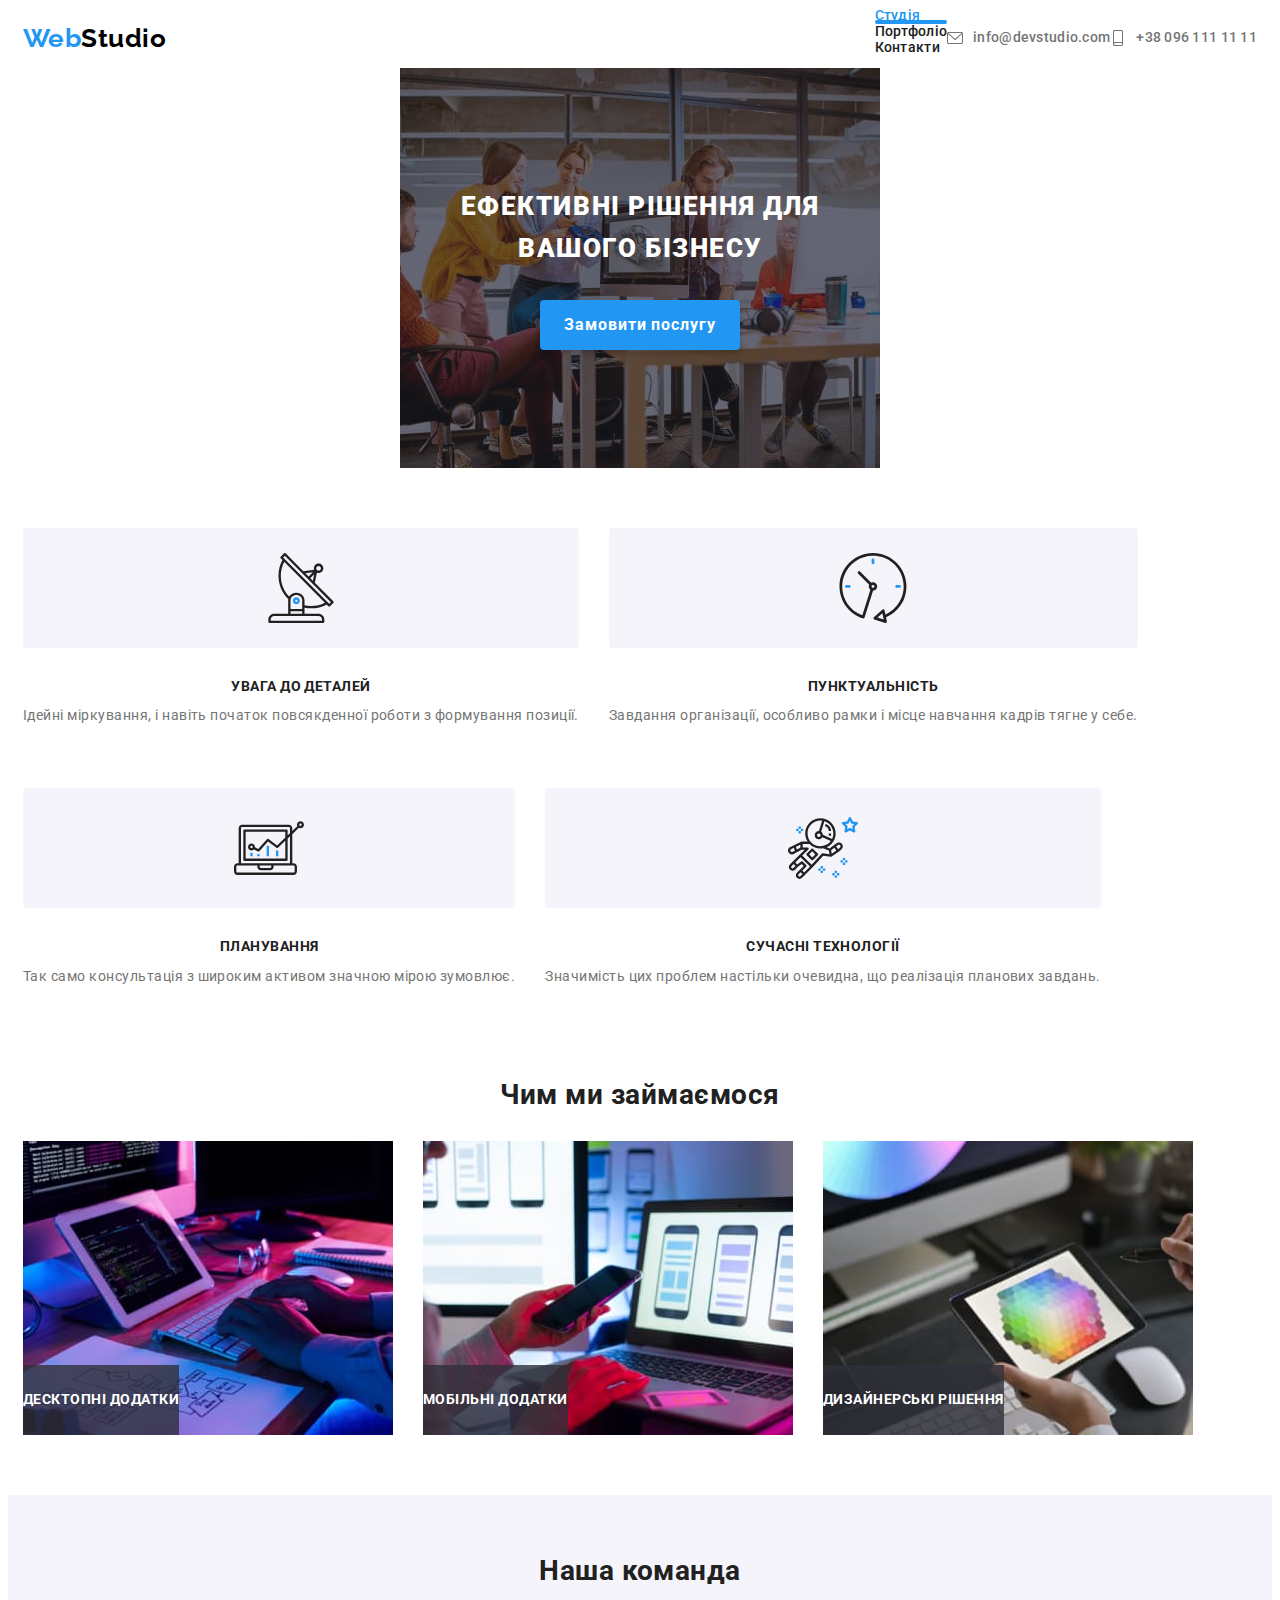
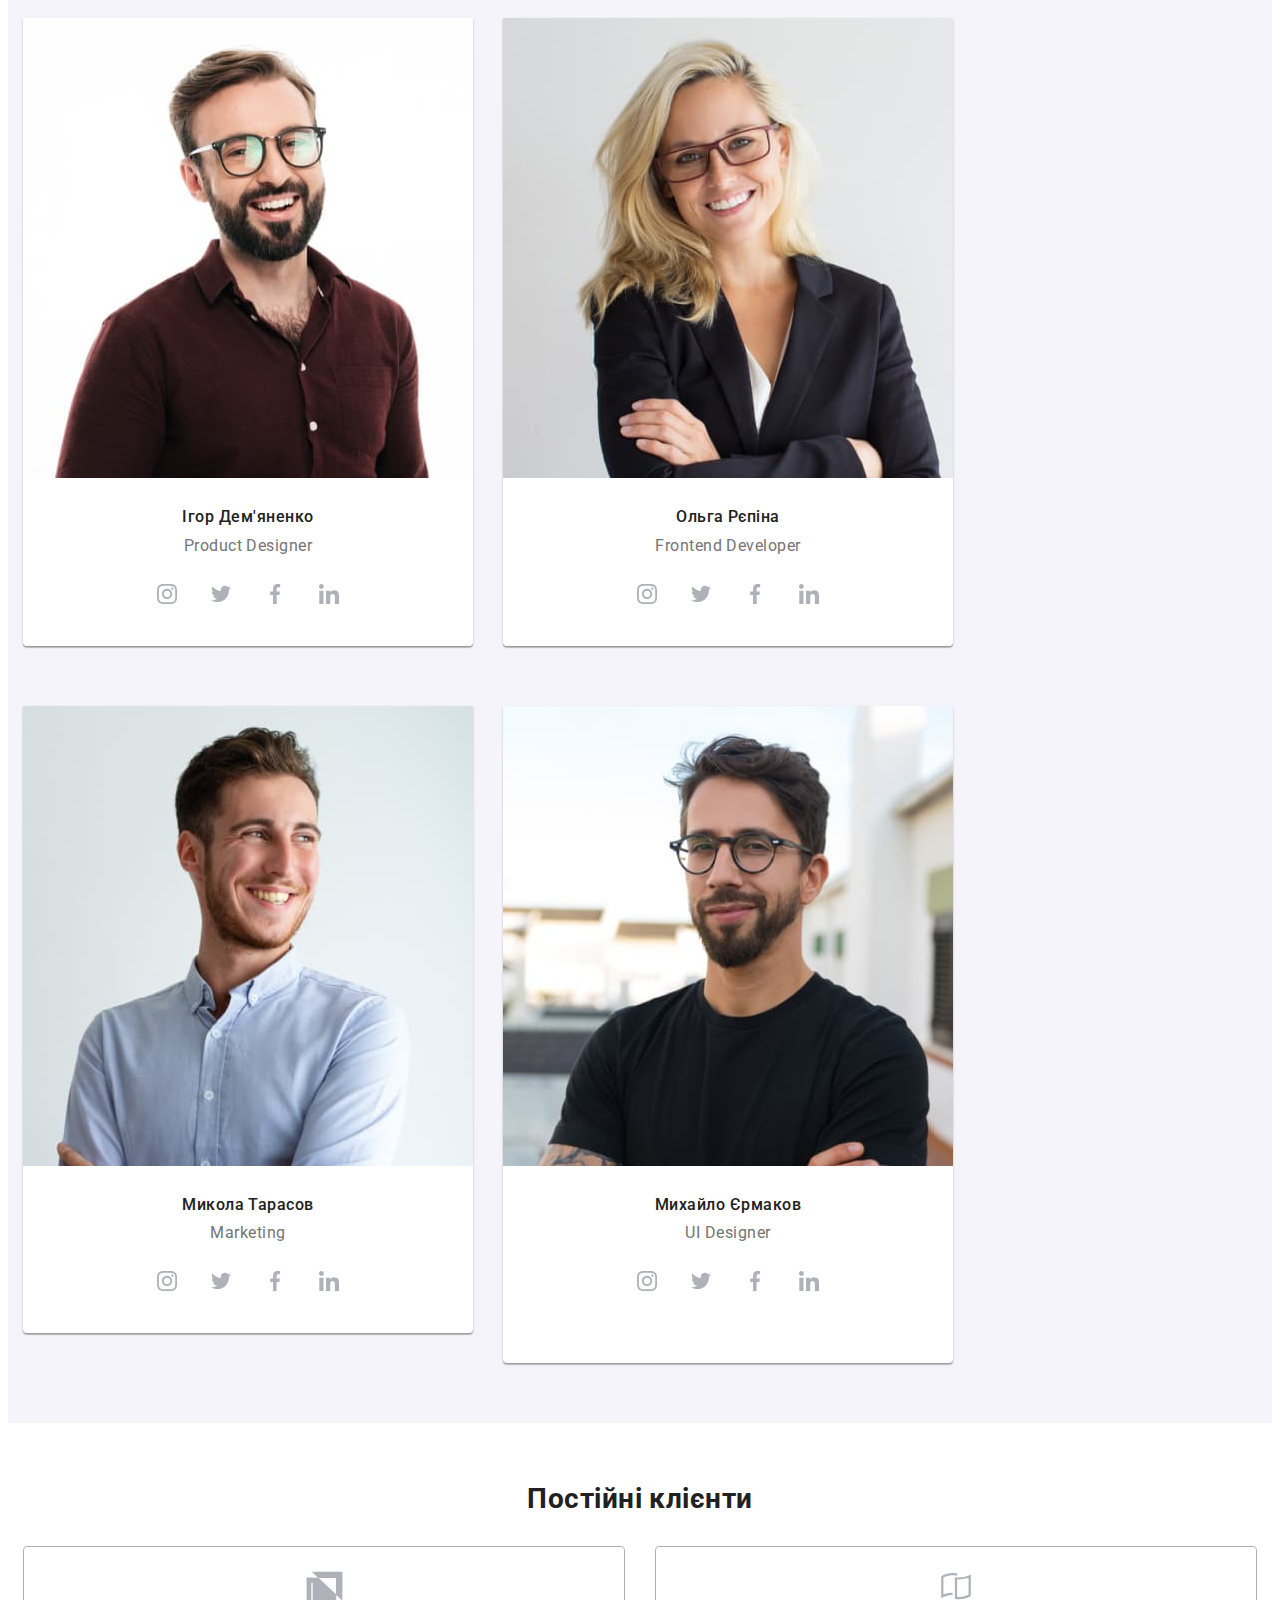
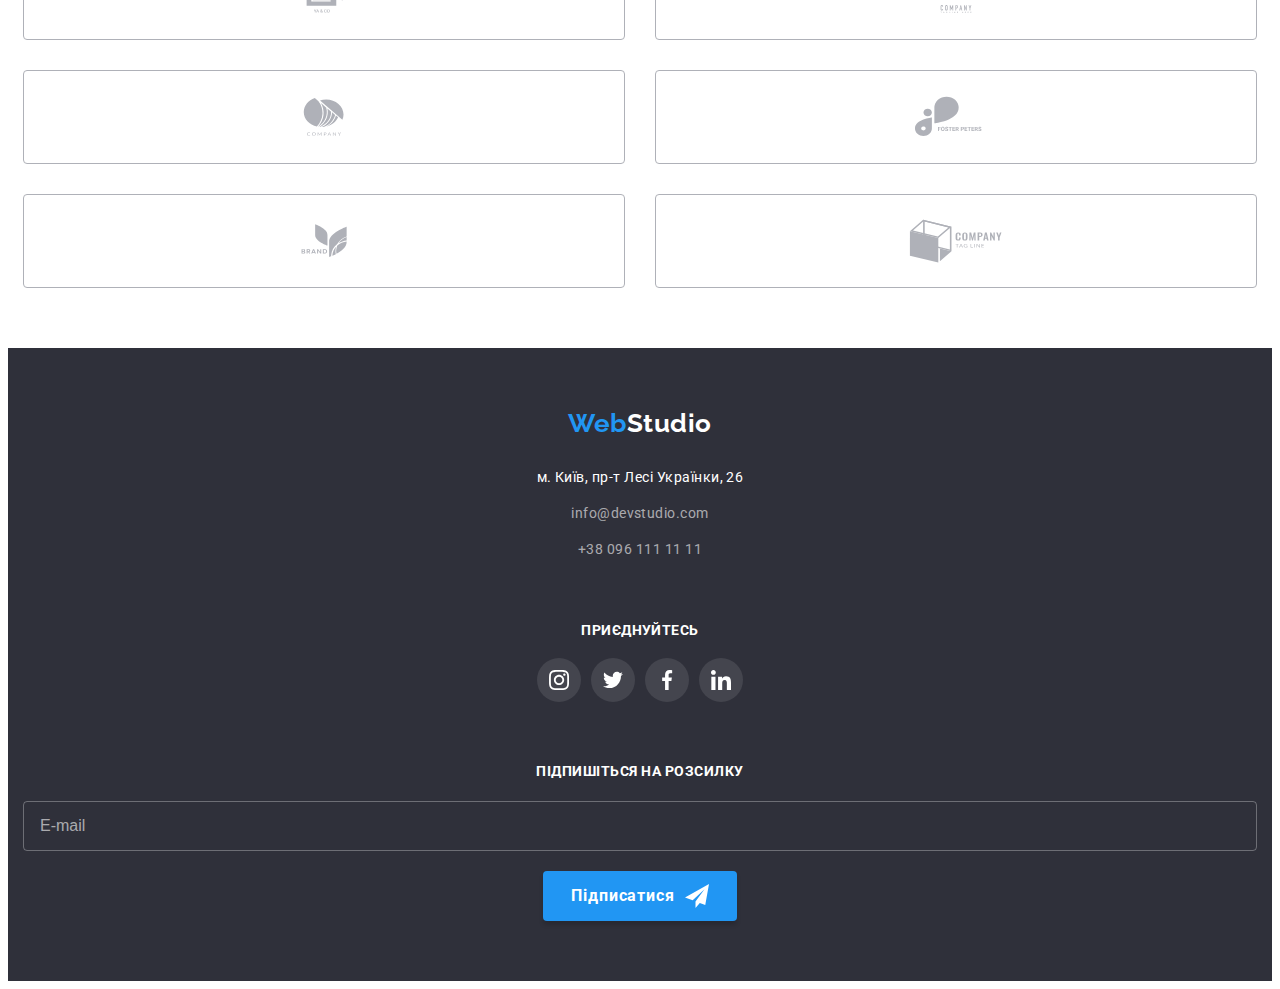
==== commit eb1cf0de: "edit" ====
--- a/index.html
+++ b/index.html
@@ -456,7 +456,7 @@
         </div>
         <div class="footer-social">
           <p class="footer-description">Приєднуйтесь</p>
-          <ul class="social-list">
+          <ul class="social-list social-list--footer">
             <li>
               <a class="icon icon--white" href="#">
                 <svg width="20" height="20">
--- a/css/main.min.css
+++ b/css/main.min.css
@@ -1 +1 @@
-:root{--color-primary: #212121;--color-secondary: #757575;--color-accent: #2196f3;--color-background: #ffffff;--white-accent: #ffffff;--secondary-background: #2f303a;--black-logo: #000;--button-background: #f5f4fa;--color-icon: #AFB1B8}.is-hidden{opacity:0;visibility:hidden;pointer-events:none}.is-hidden .modal{-webkit-transform:translate(-50%, -50%) scale(0.9);transform:translate(-50%, -50%) scale(0.9)}.visually-hidden{position:absolute;white-space:nowrap;width:1px;height:1px;overflow:hidden;border:0;padding:0;clip:rect(0 0 0 0);-webkit-clip-path:inset(50%);clip-path:inset(50%);margin:-1px}body{color:var(--color-primary);font-family:"Roboto",sans-serif;font-size:16px;font-weight:600;background-color:var(--color-background);line-height:1.17;letter-spacing:.03em}img{display:block;max-width:100%;height:auto}ul{margin:0;padding:0;list-style-type:none}h1,h2,h3,p{margin-top:0}.advantages__title{font-size:14px;text-transform:uppercase;margin-bottom:10px;text-align:center}.advantages__description{color:var(--color-secondary);font-size:14px;font-weight:initial;line-height:1.71;margin-bottom:0}.container{margin:0 auto;padding-left:15px;padding-right:15px}.subscribe-form{margin-top:20px}.subscribe-form__icon{position:absolute;right:28px;top:50%;-webkit-transform:translateY(-50%);transform:translateY(-50%);fill:var(--white-accent)}.subscribe-form__field{-webkit-box-sizing:border-box;box-sizing:border-box;color:var(--white-accent);padding:15px 16px;width:100%;height:50px;border:1px solid rgba(255,255,255,.3);border-radius:4px;background-color:inherit;margin:0 12px 20px 0}.subscribe-form__field::-webkit-input-placeholder{font-size:16px;color:rgba(255,255,255,.6)}.subscribe-form__field::-moz-placeholder{font-size:16px;color:rgba(255,255,255,.6)}.subscribe-form__field:-ms-input-placeholder{font-size:16px;color:rgba(255,255,255,.6)}.subscribe-form__field::-ms-input-placeholder{font-size:16px;color:rgba(255,255,255,.6)}.subscribe-form__field::placeholder{font-size:16px;color:rgba(255,255,255,.6)}.service-form__label{font-size:12px;font-weight:400;margin-bottom:4px;letter-spacing:.01em;color:var(--color-secondary);display:block}.service-form__textarea{resize:none;min-height:120px;padding:12px 16px;border:1px solid rgba(33,33,33,.2);border-radius:4px;margin-bottom:20px;-webkit-transition:border-color 250ms cubic-bezier(0.4, 0, 0.2, 1);transition:border-color 250ms cubic-bezier(0.4, 0, 0.2, 1)}.service-form__textarea:focus{border-color:var(--color-accent);outline:none}.service-form__textarea::-webkit-input-placeholder{font-size:12px;color:rgba(117,117,117,.5);line-height:1.17;letter-spacing:.01em}.service-form__textarea::-moz-placeholder{font-size:12px;color:rgba(117,117,117,.5);line-height:1.17;letter-spacing:.01em}.service-form__textarea:-ms-input-placeholder{font-size:12px;color:rgba(117,117,117,.5);line-height:1.17;letter-spacing:.01em}.service-form__textarea::-ms-input-placeholder{font-size:12px;color:rgba(117,117,117,.5);line-height:1.17;letter-spacing:.01em}.service-form__textarea::placeholder{font-size:12px;color:rgba(117,117,117,.5);line-height:1.17;letter-spacing:.01em}.service-form__field{position:relative;margin-bottom:10px}.service-form__icon{position:absolute;top:50%;-webkit-transform:translateY(-50%);transform:translateY(-50%);left:15px;fill:var(--color-primary);-webkit-transition:fill 250ms cubic-bezier(0.4, 0, 0.2, 1);transition:fill 250ms cubic-bezier(0.4, 0, 0.2, 1)}.service-form__input{min-height:40px;width:100%;border:1px solid rgba(33,33,33,.2);border-radius:4px;padding-left:42px;-webkit-transition:border-color 250ms cubic-bezier(0.4, 0, 0.2, 1);transition:border-color 250ms cubic-bezier(0.4, 0, 0.2, 1)}.service-form__input:focus{border-color:var(--color-accent);outline:none}.service-form__input:focus+.service-form__icon{fill:var(--color-accent)}.form-email{text-align:center}.header--line{border-bottom:1px solid #ececec}.header__nav,.header__contact{height:60px;display:-webkit-box;display:-ms-flexbox;display:flex;-webkit-box-align:center;-ms-flex-align:center;align-items:center;-webkit-box-pack:justify;-ms-flex-pack:justify;justify-content:space-between}.header__link{display:block;position:relative;color:var(--color-primary)}.header__link--сurrent::after{position:absolute;content:"";bottom:0;left:0;width:100%;height:4px;background-color:var(--color-accent);border-radius:2px}.header__link,.link__contact{font-size:14px;font-weight:500;line-height:1.14;letter-spacing:.02em}.header__list{display:none}@media(min-width: 768px){.header__list{display:-webkit-box;display:-ms-flexbox;display:flex}}.portfolio__item{background-color:var(--button-background);color:var(--color-primary);font-size:inherit;font-family:inherit;font-weight:500;line-height:1.62;letter-spacing:inherit;border-radius:4px;border:none;cursor:pointer;padding:6px 22px;-webkit-transition:background-color 250ms cubic-bezier(0.4, 0, 0.2, 1),color 250ms cubic-bezier(0.4, 0, 0.2, 1),-webkit-box-shadow 250ms cubic-bezier(0.4, 0, 0.2, 1);transition:background-color 250ms cubic-bezier(0.4, 0, 0.2, 1),color 250ms cubic-bezier(0.4, 0, 0.2, 1),-webkit-box-shadow 250ms cubic-bezier(0.4, 0, 0.2, 1);transition:background-color 250ms cubic-bezier(0.4, 0, 0.2, 1),color 250ms cubic-bezier(0.4, 0, 0.2, 1),box-shadow 250ms cubic-bezier(0.4, 0, 0.2, 1);transition:background-color 250ms cubic-bezier(0.4, 0, 0.2, 1),color 250ms cubic-bezier(0.4, 0, 0.2, 1),box-shadow 250ms cubic-bezier(0.4, 0, 0.2, 1),-webkit-box-shadow 250ms cubic-bezier(0.4, 0, 0.2, 1)}.portfolio__item:hover,.portfolio__item:focus{background-color:var(--color-accent);color:var(--white-accent);-webkit-box-shadow:0px 3px 1px rgba(0,0,0,.1),0px 1px 2px rgba(0,0,0,.08),0px 2px 2px rgba(0,0,0,.12);box-shadow:0px 3px 1px rgba(0,0,0,.1),0px 1px 2px rgba(0,0,0,.08),0px 2px 2px rgba(0,0,0,.12)}.portfolio__filter{margin-bottom:50px;display:-webkit-box;display:-ms-flexbox;display:flex;gap:8px;-webkit-box-pack:center;-ms-flex-pack:center;justify-content:center}.portfolio__list{display:-webkit-box;display:-ms-flexbox;display:flex;-ms-flex-wrap:wrap;flex-wrap:wrap;gap:30px}.portfolio-link{text-decoration:inherit;color:inherit;display:block;-webkit-transition:-webkit-box-shadow 250ms cubic-bezier(0.4, 0, 0.2, 1);transition:-webkit-box-shadow 250ms cubic-bezier(0.4, 0, 0.2, 1);transition:box-shadow 250ms cubic-bezier(0.4, 0, 0.2, 1);transition:box-shadow 250ms cubic-bezier(0.4, 0, 0.2, 1), -webkit-box-shadow 250ms cubic-bezier(0.4, 0, 0.2, 1)}.portfolio-link__description{position:relative;padding:20px 24px;border:1px solid #eee}.portfolio-link__title{font-size:18px;line-height:2;letter-spacing:.06em;margin-bottom:4px}.portfolio-link:hover,.portfolio-link:focus{-webkit-box-shadow:0px 1px 1px rgba(0,0,0,.12),0px 4px 4px rgba(0,0,0,.06),1px 4px 6px rgba(0,0,0,.16);box-shadow:0px 1px 1px rgba(0,0,0,.12),0px 4px 4px rgba(0,0,0,.06),1px 4px 6px rgba(0,0,0,.16)}.portfolio-link__thumb{position:relative;overflow:hidden}.portfolio-link__overlay{position:absolute;font-size:18px;font-weight:400;line-height:1.55;color:var(--white-accent);margin-bottom:0;left:0;top:0;height:100%;width:100%;padding:63px 24px;background-color:rgba(33,150,243,.9);-webkit-transform:translateY(100%);transform:translateY(100%);-webkit-transition:opacity 250ms cubic-bezier(0.4, 0, 0.2, 1),-webkit-transform 250ms cubic-bezier(0.4, 0, 0.2, 1);transition:opacity 250ms cubic-bezier(0.4, 0, 0.2, 1),-webkit-transform 250ms cubic-bezier(0.4, 0, 0.2, 1);transition:transform 250ms cubic-bezier(0.4, 0, 0.2, 1),opacity 250ms cubic-bezier(0.4, 0, 0.2, 1);transition:transform 250ms cubic-bezier(0.4, 0, 0.2, 1),opacity 250ms cubic-bezier(0.4, 0, 0.2, 1),-webkit-transform 250ms cubic-bezier(0.4, 0, 0.2, 1);opacity:0}.portfolio-link:hover .portfolio-link__overlay{-webkit-transform:translateY(0);transform:translateY(0);opacity:1}.text--broad-line{line-height:1.88}.section{padding:60px 0;background-color:var(--color-background)}.team__description{padding:30px 0}.team__item{background-color:var(--color-background);-webkit-box-shadow:0px 1px 3px rgba(0,0,0,.12),0px 1px 1px rgba(0,0,0,.14),0px 2px 1px rgba(0,0,0,.2);box-shadow:0px 1px 3px rgba(0,0,0,.12),0px 1px 1px rgba(0,0,0,.14),0px 2px 1px rgba(0,0,0,.2);border-radius:0px 0px 4px 4px;text-align:center;margin-bottom:30px}.team__item:last-child{margin-bottom:0}.team__title{font-weight:500;font-size:16px;margin-bottom:10px}.section--background-different{background-color:var(--button-background)}.title{font-size:28px;text-align:center;margin-bottom:30px}.text{color:var(--color-secondary);font-weight:400;margin-bottom:16px}.work{padding-top:0}.work__item{position:relative}.work__description{position:absolute;bottom:0;margin-bottom:0;font-size:14px;font-weight:700;line-height:1.14;text-transform:uppercase;color:var(--white-accent);padding:27px 0;text-align:center;background-color:rgba(47,48,58,.8)}.work__image{margin:0 auto}.main_section{padding-top:0}@media(max-width: 1200px){.main_section{display:none}}.primary-button{background-color:var(--color-accent);font-size:inherit;font-family:inherit;font-weight:700;line-height:1.88;letter-spacing:.06em;padding:10px 24px;color:var(--white-accent);-webkit-box-shadow:0px 4px 4px rgba(0,0,0,.15);box-shadow:0px 4px 4px rgba(0,0,0,.15);border-radius:4px;border:none;cursor:pointer;-webkit-transition:background-color 250ms cubic-bezier(0.4, 0, 0.2, 1);transition:background-color 250ms cubic-bezier(0.4, 0, 0.2, 1)}.primary-button:hover,.primary-button:focus{background-color:#188ce8}.primary-button--form{display:block;margin:auto}.primary-button--footer{padding:10px 62px 10px 28px}.button-close{position:absolute;top:8px;right:8px;height:30px;border-radius:50%;border:1px solid rgba(0,0,0,.1);background-color:inherit;cursor:pointer}.button-close__icon{fill:#000;-webkit-transition:fill 250ms cubic-bezier(0.4, 0, 0.2, 1);transition:fill 250ms cubic-bezier(0.4, 0, 0.2, 1)}.button-close:hover .button-close__icon,.button-close:focus .button-close__icon{fill:var(--color-accent)}.button-container{position:relative;display:inline-block}.header__burger{border:none;background-color:inherit;width:40px;height:40px;padding-right:8px}@media(min-width: 768px){.header__burger{display:none}}.header__burger:hover,.header__burger:focus{fill:var(--color-accent)}.checkbox{position:relative;margin-bottom:30px}.checkbox__input{white-space:nowrap;width:1px;height:1px;overflow:hidden;border:0;padding:0;clip:rect(0 0 0 0);-webkit-clip-path:inset(50%);clip-path:inset(50%);margin:-1px}.checkbox__label{font-size:14px;color:var(--color-secondary);font-weight:400;line-height:1.71;position:relative;padding-left:36px;cursor:pointer}.hero{background-image:-webkit-gradient(linear, left top, right top, from(rgba(47, 48, 58, 0.4)), to(rgba(47, 48, 58, 0.4))),url(../images/banner.jpg);background-image:linear-gradient(to right, rgba(47, 48, 58, 0.4), rgba(47, 48, 58, 0.4)),url(../images/banner.jpg);background-repeat:no-repeat;max-width:480px;height:400px;margin:0 auto;background-position:center;background-size:cover;background-color:var(--secondary-background);padding:118px 0;text-align:center;-webkit-box-sizing:border-box;box-sizing:border-box}@media(min-device-pixel-ratio: 2),(-webkit-min-device-pixel-ratio: 2),(min-resolution: 192dpi),(min-resolution: 2dppx){.hero{background-image:-webkit-gradient(linear, left top, right top, from(rgba(47, 48, 58, 0.4)), to(rgba(47, 48, 58, 0.4))),url(../images/banner@2x.jpg);background-image:linear-gradient(to right, rgba(47, 48, 58, 0.4), rgba(47, 48, 58, 0.4)),url(../images/banner@2x.jpg)}}.hero__title{color:var(--white-accent);font-size:26px;line-height:1.61;text-align:center;font-weight:900;text-transform:uppercase;letter-spacing:.06em;margin:0 auto 30px}.footer{background-color:var(--secondary-background);padding:60px 0}.footer__container{-webkit-box-align:baseline;-ms-flex-align:baseline;align-items:baseline}.footer__adress{text-align:center}.footer .link{line-height:1.71}.footer__item{font-size:14px;font-weight:400}.footer__item:not(:last-child){margin-bottom:12px}.footer-description{text-align:center;color:var(--white-accent);font-weight:700;font-size:14px;text-transform:uppercase;margin-bottom:20px}.footer__contact{margin-bottom:60px}.icon{display:-webkit-box;display:-ms-flexbox;display:flex;-webkit-box-align:center;-ms-flex-align:center;align-items:center;-webkit-box-pack:center;-ms-flex-pack:center;justify-content:center;width:44px;height:44px;-webkit-transition:fill 250ms cubic-bezier(0.4, 0, 0.2, 1),background-color 250ms cubic-bezier(0.4, 0, 0.2, 1);transition:fill 250ms cubic-bezier(0.4, 0, 0.2, 1),background-color 250ms cubic-bezier(0.4, 0, 0.2, 1)}.header__icon{margin-right:10px}.header__icon:hover,.header__icon:focus{fill:currentColor}.advantages__icon{display:-webkit-box;display:-ms-flexbox;display:flex;height:120px;background-color:var(--button-background);-webkit-box-align:center;-ms-flex-align:center;align-items:center;-webkit-box-pack:center;-ms-flex-pack:center;justify-content:center;margin-bottom:30px;border-radius:4px}.icon--grey{fill:var(--color-icon);border-radius:50%}.icon--grey:hover,.icon--grey:focus{fill:var(--white-accent);background-color:var(--color-accent);border-radius:50%}.icon--white{fill:var(--white-accent);background-color:rgba(255,255,255,.1);border-radius:50%}.icon--white:hover,.icon--white:focus{background-color:var(--color-accent)}.clients__icon{display:-webkit-box;display:-ms-flexbox;display:flex;-webkit-box-pack:center;-ms-flex-pack:center;justify-content:center;-webkit-box-align:center;-ms-flex-align:center;align-items:center;height:92px;border:1px solid var(--color-icon);fill:var(--color-icon);border-radius:4px;-webkit-transition:fill 250ms cubic-bezier(0.4, 0, 0.2, 1),border 250ms cubic-bezier(0.4, 0, 0.2, 1);transition:fill 250ms cubic-bezier(0.4, 0, 0.2, 1),border 250ms cubic-bezier(0.4, 0, 0.2, 1)}.clients__icon:hover,.clients__icon:focus{fill:var(--color-accent);border:1px solid var(--color-accent)}.checkbox__icon{position:absolute;fill:rgba(0,0,0,0);border:2px solid var(--color-primary);border-radius:2px;margin:4px 0 0 12px;-webkit-transition:fill 250ms cubic-bezier(0.4, 0, 0.2, 1),background-color 250ms cubic-bezier(0.4, 0, 0.2, 1),border-color 250ms cubic-bezier(0.4, 0, 0.2, 1);transition:fill 250ms cubic-bezier(0.4, 0, 0.2, 1),background-color 250ms cubic-bezier(0.4, 0, 0.2, 1),border-color 250ms cubic-bezier(0.4, 0, 0.2, 1)}.checkbox__input:checked+.checkbox__icon{fill:var(--white-accent);background-color:var(--color-accent);border-color:var(--color-accent)}.link{text-decoration:none;font-style:normal;-webkit-transition:color 250ms cubic-bezier(0.4, 0, 0.2, 1);transition:color 250ms cubic-bezier(0.4, 0, 0.2, 1)}.link--white,.link--footer{font-size:14px;font-weight:400}.link--white{color:var(--white-accent)}.link--grey{color:rgba(255,255,255,.6)}.link__contact{color:var(--color-secondary);display:-webkit-box;display:-ms-flexbox;display:flex;-webkit-box-align:center;-ms-flex-align:center;align-items:center;fill:currentColor}.link:hover,.link:focus{color:var(--color-accent)}.header__link--сurrent{color:var(--color-accent)}.checkbox__link{color:var(--color-accent);-webkit-text-decoration-skip-ink:none;text-decoration-skip-ink:none}.main-list{display:-webkit-box;display:-ms-flexbox;display:flex;-ms-flex-wrap:wrap;flex-wrap:wrap;gap:30px}.main-list__item:not(:last-child){margin-bottom:30px}.main-list__clients{-ms-flex-preferred-size:calc((100% - 30px)/2);flex-basis:calc((100% - 30px)/2)}.social-list{display:-webkit-box;display:-ms-flexbox;display:flex;gap:10px;-webkit-box-pack:center;-ms-flex-pack:center;justify-content:center;margin-bottom:60px}.logo{font-family:"Raleway",sans-serif;font-size:24px;font-weight:700;line-height:1.38;color:var(--color-accent);text-decoration:none}@media(min-width: 1200px){.logo{font-size:26px;line-height:1.17}}.logo__header{color:var(--black-logo)}.logo__footer{color:var(--white-accent)}.footer__logo{display:block;margin-bottom:28px;text-align:center}.mobile-menu{position:fixed;top:0;left:0;width:100%;height:100%;background-color:var(--color-background);display:none;overflow:auto}.mobile-menu.is-open{display:block}.mobile-menu__close{width:40px;height:40px;position:absolute;top:21px;right:25px;border:none;background-color:inherit}.mobile-menu__close:hover,.mobile-menu__close:focus{fill:var(--color-accent)}.mobile-menu__container{padding:48px 40px}.mobile-nav{margin-bottom:306px}.mobile-nav__item:not(:last-child){padding-bottom:32px}.mobile-nav__link{display:block;font-size:40px;font-weight:500;text-decoration:none;color:var(--color-primary)}.mobile-nav__link:hover,.mobile-nav__link:focus{color:var(--color-accent)}.mobile-contact{margin-bottom:64px}.mobile-contact__tel{display:block;font-size:34px;text-decoration:none;color:var(--color-accent);padding-bottom:32px;font-weight:500}.mobile-contact__mail{font-size:24px;text-decoration:none;color:var(--color-secondary);font-weight:500}.mobile-social{display:-webkit-box;display:-ms-flexbox;display:flex;-ms-flex-wrap:wrap;flex-wrap:wrap}.mobile-social__link{font-size:18px;font-weight:500;text-decoration:none;line-height:1.22;color:var(--color-accent)}.mobile-social__item:not(:last-child){border-right:1px solid rgba(33,33,33,.2);padding-right:10px}.mobile-social__item:not(:first-child){padding-left:10px}.modal{position:absolute;background-color:var(--color-background);width:100%;max-width:450px;height:100%;max-height:581px;top:50%;left:50%;padding:40px;-webkit-transform:translate(-50%, -50%) scale(1);transform:translate(-50%, -50%) scale(1);-webkit-box-shadow:0px 1px 3px rgba(0,0,0,.12),0px 1px 1px rgba(0,0,0,.14),0px 2px 1px rgba(0,0,0,.2);box-shadow:0px 1px 3px rgba(0,0,0,.12),0px 1px 1px rgba(0,0,0,.14),0px 2px 1px rgba(0,0,0,.2);border-radius:4px;-webkit-transition:visibility 250ms cubic-bezier(0.4, 0, 0.2, 1),-webkit-transform 250ms cubic-bezier(0.4, 0, 0.2, 1);transition:visibility 250ms cubic-bezier(0.4, 0, 0.2, 1),-webkit-transform 250ms cubic-bezier(0.4, 0, 0.2, 1);transition:transform 250ms cubic-bezier(0.4, 0, 0.2, 1),visibility 250ms cubic-bezier(0.4, 0, 0.2, 1);transition:transform 250ms cubic-bezier(0.4, 0, 0.2, 1),visibility 250ms cubic-bezier(0.4, 0, 0.2, 1),-webkit-transform 250ms cubic-bezier(0.4, 0, 0.2, 1)}.modal__title{text-align:center;font-size:20px;line-height:1.15;margin-bottom:12px}.backdrop{position:fixed;background-color:rgba(0,0,0,.2);top:0;left:0;width:100%;height:100%;opacity:1;-webkit-transition:opacity 250ms cubic-bezier(0.4, 0, 0.2, 1);transition:opacity 250ms cubic-bezier(0.4, 0, 0.2, 1)}/*# sourceMappingURL=main.min.css.map */+:root{--color-primary: #212121;--color-secondary: #757575;--color-accent: #2196f3;--color-background: #ffffff;--white-accent: #ffffff;--secondary-background: #2f303a;--black-logo: #000;--button-background: #f5f4fa;--color-icon: #AFB1B8}.is-hidden{opacity:0;visibility:hidden;pointer-events:none}.is-hidden .modal{-webkit-transform:translate(-50%, -50%) scale(0.9);transform:translate(-50%, -50%) scale(0.9)}.visually-hidden{position:absolute;white-space:nowrap;width:1px;height:1px;overflow:hidden;border:0;padding:0;clip:rect(0 0 0 0);-webkit-clip-path:inset(50%);clip-path:inset(50%);margin:-1px}body{color:var(--color-primary);font-family:"Roboto",sans-serif;font-size:16px;font-weight:600;background-color:var(--color-background);line-height:1.17;letter-spacing:.03em}img{display:block;max-width:100%;height:auto}ul{margin:0;padding:0;list-style-type:none}h1,h2,h3,p{margin-top:0}.advantages__title{font-size:14px;text-transform:uppercase;margin-bottom:10px;text-align:center}.advantages__description{color:var(--color-secondary);font-size:14px;font-weight:initial;line-height:1.71;margin-bottom:0}.container{margin:0 auto;padding-left:15px;padding-right:15px}.subscribe-form{margin-top:20px}.subscribe-form__icon{position:absolute;right:28px;top:50%;-webkit-transform:translateY(-50%);transform:translateY(-50%);fill:var(--white-accent)}.subscribe-form__field{-webkit-box-sizing:border-box;box-sizing:border-box;color:var(--white-accent);padding:15px 16px;width:100%;height:50px;border:1px solid rgba(255,255,255,.3);border-radius:4px;background-color:inherit;margin:0 12px 20px 0}.subscribe-form__field::-webkit-input-placeholder{font-size:16px;color:rgba(255,255,255,.6)}.subscribe-form__field::-moz-placeholder{font-size:16px;color:rgba(255,255,255,.6)}.subscribe-form__field:-ms-input-placeholder{font-size:16px;color:rgba(255,255,255,.6)}.subscribe-form__field::-ms-input-placeholder{font-size:16px;color:rgba(255,255,255,.6)}.subscribe-form__field::placeholder{font-size:16px;color:rgba(255,255,255,.6)}.service-form__label{font-size:12px;font-weight:400;margin-bottom:4px;letter-spacing:.01em;color:var(--color-secondary);display:block}.service-form__textarea{resize:none;min-height:120px;padding:12px 16px;border:1px solid rgba(33,33,33,.2);border-radius:4px;margin-bottom:20px;-webkit-transition:border-color 250ms cubic-bezier(0.4, 0, 0.2, 1);transition:border-color 250ms cubic-bezier(0.4, 0, 0.2, 1)}.service-form__textarea:focus{border-color:var(--color-accent);outline:none}.service-form__textarea::-webkit-input-placeholder{font-size:12px;color:rgba(117,117,117,.5);line-height:1.17;letter-spacing:.01em}.service-form__textarea::-moz-placeholder{font-size:12px;color:rgba(117,117,117,.5);line-height:1.17;letter-spacing:.01em}.service-form__textarea:-ms-input-placeholder{font-size:12px;color:rgba(117,117,117,.5);line-height:1.17;letter-spacing:.01em}.service-form__textarea::-ms-input-placeholder{font-size:12px;color:rgba(117,117,117,.5);line-height:1.17;letter-spacing:.01em}.service-form__textarea::placeholder{font-size:12px;color:rgba(117,117,117,.5);line-height:1.17;letter-spacing:.01em}.service-form__field{position:relative;margin-bottom:10px}.service-form__icon{position:absolute;top:50%;-webkit-transform:translateY(-50%);transform:translateY(-50%);left:15px;fill:var(--color-primary);-webkit-transition:fill 250ms cubic-bezier(0.4, 0, 0.2, 1);transition:fill 250ms cubic-bezier(0.4, 0, 0.2, 1)}.service-form__input{min-height:40px;width:100%;border:1px solid rgba(33,33,33,.2);border-radius:4px;padding-left:42px;-webkit-transition:border-color 250ms cubic-bezier(0.4, 0, 0.2, 1);transition:border-color 250ms cubic-bezier(0.4, 0, 0.2, 1)}.service-form__input:focus{border-color:var(--color-accent);outline:none}.service-form__input:focus+.service-form__icon{fill:var(--color-accent)}.form-email{text-align:center}.header--line{border-bottom:1px solid #ececec}.header__nav,.header__contact{height:60px;display:-webkit-box;display:-ms-flexbox;display:flex;-webkit-box-align:center;-ms-flex-align:center;align-items:center;-webkit-box-pack:justify;-ms-flex-pack:justify;justify-content:space-between}.header__link{display:block;position:relative;color:var(--color-primary)}.header__link--сurrent::after{position:absolute;content:"";bottom:0;left:0;width:100%;height:4px;background-color:var(--color-accent);border-radius:2px}.header__link,.link__contact{font-size:14px;font-weight:500;line-height:1.14;letter-spacing:.02em}.header__list{display:none}@media(min-width: 768px){.header__list{display:-webkit-box;display:-ms-flexbox;display:flex}}.portfolio__item{background-color:var(--button-background);color:var(--color-primary);font-size:inherit;font-family:inherit;font-weight:500;line-height:1.62;letter-spacing:inherit;border-radius:4px;border:none;cursor:pointer;padding:6px 22px;-webkit-transition:background-color 250ms cubic-bezier(0.4, 0, 0.2, 1),color 250ms cubic-bezier(0.4, 0, 0.2, 1),-webkit-box-shadow 250ms cubic-bezier(0.4, 0, 0.2, 1);transition:background-color 250ms cubic-bezier(0.4, 0, 0.2, 1),color 250ms cubic-bezier(0.4, 0, 0.2, 1),-webkit-box-shadow 250ms cubic-bezier(0.4, 0, 0.2, 1);transition:background-color 250ms cubic-bezier(0.4, 0, 0.2, 1),color 250ms cubic-bezier(0.4, 0, 0.2, 1),box-shadow 250ms cubic-bezier(0.4, 0, 0.2, 1);transition:background-color 250ms cubic-bezier(0.4, 0, 0.2, 1),color 250ms cubic-bezier(0.4, 0, 0.2, 1),box-shadow 250ms cubic-bezier(0.4, 0, 0.2, 1),-webkit-box-shadow 250ms cubic-bezier(0.4, 0, 0.2, 1)}.portfolio__item:hover,.portfolio__item:focus{background-color:var(--color-accent);color:var(--white-accent);-webkit-box-shadow:0px 3px 1px rgba(0,0,0,.1),0px 1px 2px rgba(0,0,0,.08),0px 2px 2px rgba(0,0,0,.12);box-shadow:0px 3px 1px rgba(0,0,0,.1),0px 1px 2px rgba(0,0,0,.08),0px 2px 2px rgba(0,0,0,.12)}.portfolio__filter{margin-bottom:50px;display:-webkit-box;display:-ms-flexbox;display:flex;gap:8px;-webkit-box-pack:center;-ms-flex-pack:center;justify-content:center}.portfolio__list{display:-webkit-box;display:-ms-flexbox;display:flex;-ms-flex-wrap:wrap;flex-wrap:wrap;gap:30px}.portfolio-link{text-decoration:inherit;color:inherit;display:block;-webkit-transition:-webkit-box-shadow 250ms cubic-bezier(0.4, 0, 0.2, 1);transition:-webkit-box-shadow 250ms cubic-bezier(0.4, 0, 0.2, 1);transition:box-shadow 250ms cubic-bezier(0.4, 0, 0.2, 1);transition:box-shadow 250ms cubic-bezier(0.4, 0, 0.2, 1), -webkit-box-shadow 250ms cubic-bezier(0.4, 0, 0.2, 1)}.portfolio-link__description{position:relative;padding:20px 24px;border:1px solid #eee}.portfolio-link__title{font-size:18px;line-height:2;letter-spacing:.06em;margin-bottom:4px}.portfolio-link:hover,.portfolio-link:focus{-webkit-box-shadow:0px 1px 1px rgba(0,0,0,.12),0px 4px 4px rgba(0,0,0,.06),1px 4px 6px rgba(0,0,0,.16);box-shadow:0px 1px 1px rgba(0,0,0,.12),0px 4px 4px rgba(0,0,0,.06),1px 4px 6px rgba(0,0,0,.16)}.portfolio-link__thumb{position:relative;overflow:hidden}.portfolio-link__overlay{position:absolute;font-size:18px;font-weight:400;line-height:1.55;color:var(--white-accent);margin-bottom:0;left:0;top:0;height:100%;width:100%;padding:63px 24px;background-color:rgba(33,150,243,.9);-webkit-transform:translateY(100%);transform:translateY(100%);-webkit-transition:opacity 250ms cubic-bezier(0.4, 0, 0.2, 1),-webkit-transform 250ms cubic-bezier(0.4, 0, 0.2, 1);transition:opacity 250ms cubic-bezier(0.4, 0, 0.2, 1),-webkit-transform 250ms cubic-bezier(0.4, 0, 0.2, 1);transition:transform 250ms cubic-bezier(0.4, 0, 0.2, 1),opacity 250ms cubic-bezier(0.4, 0, 0.2, 1);transition:transform 250ms cubic-bezier(0.4, 0, 0.2, 1),opacity 250ms cubic-bezier(0.4, 0, 0.2, 1),-webkit-transform 250ms cubic-bezier(0.4, 0, 0.2, 1);opacity:0}.portfolio-link:hover .portfolio-link__overlay{-webkit-transform:translateY(0);transform:translateY(0);opacity:1}.text--broad-line{line-height:1.88}.section{padding:60px 0;background-color:var(--color-background)}.team__description{padding:30px 0}.team__item{background-color:var(--color-background);-webkit-box-shadow:0px 1px 3px rgba(0,0,0,.12),0px 1px 1px rgba(0,0,0,.14),0px 2px 1px rgba(0,0,0,.2);box-shadow:0px 1px 3px rgba(0,0,0,.12),0px 1px 1px rgba(0,0,0,.14),0px 2px 1px rgba(0,0,0,.2);border-radius:0px 0px 4px 4px;text-align:center;margin-bottom:30px}.team__item:last-child{margin-bottom:0}.team__title{font-weight:500;font-size:16px;margin-bottom:10px}.section--background-different{background-color:var(--button-background)}.title{font-size:28px;text-align:center;margin-bottom:30px}.text{color:var(--color-secondary);font-weight:400;margin-bottom:16px}.work{padding-top:0}.work__item{position:relative}.work__description{position:absolute;bottom:0;margin-bottom:0;font-size:14px;font-weight:700;line-height:1.14;text-transform:uppercase;color:var(--white-accent);padding:27px 0;text-align:center;background-color:rgba(47,48,58,.8)}.work__image{margin:0 auto}.main_section{padding-top:0}@media(max-width: 1200px){.main_section{display:none}}.primary-button{background-color:var(--color-accent);font-size:inherit;font-family:inherit;font-weight:700;line-height:1.88;letter-spacing:.06em;padding:10px 24px;color:var(--white-accent);-webkit-box-shadow:0px 4px 4px rgba(0,0,0,.15);box-shadow:0px 4px 4px rgba(0,0,0,.15);border-radius:4px;border:none;cursor:pointer;-webkit-transition:background-color 250ms cubic-bezier(0.4, 0, 0.2, 1);transition:background-color 250ms cubic-bezier(0.4, 0, 0.2, 1)}.primary-button:hover,.primary-button:focus{background-color:#188ce8}.primary-button--form{display:block;margin:auto}.primary-button--footer{padding:10px 62px 10px 28px}.button-close{position:absolute;top:8px;right:8px;height:30px;border-radius:50%;border:1px solid rgba(0,0,0,.1);background-color:inherit;cursor:pointer}.button-close__icon{fill:#000;-webkit-transition:fill 250ms cubic-bezier(0.4, 0, 0.2, 1);transition:fill 250ms cubic-bezier(0.4, 0, 0.2, 1)}.button-close:hover .button-close__icon,.button-close:focus .button-close__icon{fill:var(--color-accent)}.button-container{position:relative;display:inline-block}.header__burger{border:none;background-color:inherit;width:40px;height:40px;padding-right:8px}@media(min-width: 768px){.header__burger{display:none}}.header__burger:hover,.header__burger:focus{fill:var(--color-accent)}.checkbox{position:relative;margin-bottom:30px}.checkbox__input{white-space:nowrap;width:1px;height:1px;overflow:hidden;border:0;padding:0;clip:rect(0 0 0 0);-webkit-clip-path:inset(50%);clip-path:inset(50%);margin:-1px}.checkbox__label{font-size:14px;color:var(--color-secondary);font-weight:400;line-height:1.71;position:relative;padding-left:36px;cursor:pointer}.hero{background-image:-webkit-gradient(linear, left top, right top, from(rgba(47, 48, 58, 0.4)), to(rgba(47, 48, 58, 0.4))),url(../images/banner.jpg);background-image:linear-gradient(to right, rgba(47, 48, 58, 0.4), rgba(47, 48, 58, 0.4)),url(../images/banner.jpg);background-repeat:no-repeat;max-width:480px;height:400px;margin:0 auto;background-position:center;background-size:cover;background-color:var(--secondary-background);padding:118px 0;text-align:center;-webkit-box-sizing:border-box;box-sizing:border-box}@media(min-device-pixel-ratio: 2),(-webkit-min-device-pixel-ratio: 2),(min-resolution: 192dpi),(min-resolution: 2dppx){.hero{background-image:-webkit-gradient(linear, left top, right top, from(rgba(47, 48, 58, 0.4)), to(rgba(47, 48, 58, 0.4))),url(../images/banner@2x.jpg);background-image:linear-gradient(to right, rgba(47, 48, 58, 0.4), rgba(47, 48, 58, 0.4)),url(../images/banner@2x.jpg)}}.hero__title{color:var(--white-accent);font-size:26px;line-height:1.61;text-align:center;font-weight:900;text-transform:uppercase;letter-spacing:.06em;margin:0 auto 30px}.footer{background-color:var(--secondary-background);padding:60px 0}.footer__container{-webkit-box-align:baseline;-ms-flex-align:baseline;align-items:baseline}.footer__adress{text-align:center}.footer .link{line-height:1.71}.footer__item{font-size:14px;font-weight:400}.footer__item:not(:last-child){margin-bottom:12px}.footer-description{text-align:center;color:var(--white-accent);font-weight:700;font-size:14px;text-transform:uppercase;margin-bottom:20px}.footer__contact{margin-bottom:60px}.icon{display:-webkit-box;display:-ms-flexbox;display:flex;-webkit-box-align:center;-ms-flex-align:center;align-items:center;-webkit-box-pack:center;-ms-flex-pack:center;justify-content:center;width:44px;height:44px;-webkit-transition:fill 250ms cubic-bezier(0.4, 0, 0.2, 1),background-color 250ms cubic-bezier(0.4, 0, 0.2, 1);transition:fill 250ms cubic-bezier(0.4, 0, 0.2, 1),background-color 250ms cubic-bezier(0.4, 0, 0.2, 1)}.header__icon{margin-right:10px}.header__icon:hover,.header__icon:focus{fill:currentColor}.advantages__icon{display:-webkit-box;display:-ms-flexbox;display:flex;height:120px;background-color:var(--button-background);-webkit-box-align:center;-ms-flex-align:center;align-items:center;-webkit-box-pack:center;-ms-flex-pack:center;justify-content:center;margin-bottom:30px;border-radius:4px}.icon--grey{fill:var(--color-icon);border-radius:50%}.icon--grey:hover,.icon--grey:focus{fill:var(--white-accent);background-color:var(--color-accent);border-radius:50%}.icon--white{fill:var(--white-accent);background-color:rgba(255,255,255,.1);border-radius:50%}.icon--white:hover,.icon--white:focus{background-color:var(--color-accent)}.clients__icon{display:-webkit-box;display:-ms-flexbox;display:flex;-webkit-box-pack:center;-ms-flex-pack:center;justify-content:center;-webkit-box-align:center;-ms-flex-align:center;align-items:center;height:92px;border:1px solid var(--color-icon);fill:var(--color-icon);border-radius:4px;-webkit-transition:fill 250ms cubic-bezier(0.4, 0, 0.2, 1),border 250ms cubic-bezier(0.4, 0, 0.2, 1);transition:fill 250ms cubic-bezier(0.4, 0, 0.2, 1),border 250ms cubic-bezier(0.4, 0, 0.2, 1)}.clients__icon:hover,.clients__icon:focus{fill:var(--color-accent);border:1px solid var(--color-accent)}.checkbox__icon{position:absolute;fill:rgba(0,0,0,0);border:2px solid var(--color-primary);border-radius:2px;margin:4px 0 0 12px;-webkit-transition:fill 250ms cubic-bezier(0.4, 0, 0.2, 1),background-color 250ms cubic-bezier(0.4, 0, 0.2, 1),border-color 250ms cubic-bezier(0.4, 0, 0.2, 1);transition:fill 250ms cubic-bezier(0.4, 0, 0.2, 1),background-color 250ms cubic-bezier(0.4, 0, 0.2, 1),border-color 250ms cubic-bezier(0.4, 0, 0.2, 1)}.checkbox__input:checked+.checkbox__icon{fill:var(--white-accent);background-color:var(--color-accent);border-color:var(--color-accent)}.link{text-decoration:none;font-style:normal;-webkit-transition:color 250ms cubic-bezier(0.4, 0, 0.2, 1);transition:color 250ms cubic-bezier(0.4, 0, 0.2, 1)}.link--white,.link--footer{font-size:14px;font-weight:400}.link--white{color:var(--white-accent)}.link--grey{color:rgba(255,255,255,.6)}.link__contact{color:var(--color-secondary);display:-webkit-box;display:-ms-flexbox;display:flex;-webkit-box-align:center;-ms-flex-align:center;align-items:center;fill:currentColor}.link:hover,.link:focus{color:var(--color-accent)}.header__link--сurrent{color:var(--color-accent)}.checkbox__link{color:var(--color-accent);-webkit-text-decoration-skip-ink:none;text-decoration-skip-ink:none}.main-list{display:-webkit-box;display:-ms-flexbox;display:flex;-ms-flex-wrap:wrap;flex-wrap:wrap;gap:30px}.main-list__item:not(:last-child){margin-bottom:30px}.main-list__clients{-ms-flex-preferred-size:calc((100% - 30px)/2);flex-basis:calc((100% - 30px)/2)}.social-list{display:-webkit-box;display:-ms-flexbox;display:flex;gap:10px;-webkit-box-pack:center;-ms-flex-pack:center;justify-content:center}.social-list--footer{margin-bottom:60px}.logo{font-family:"Raleway",sans-serif;font-size:24px;font-weight:700;line-height:1.38;color:var(--color-accent);text-decoration:none}@media(min-width: 1200px){.logo{font-size:26px;line-height:1.17}}.logo__header{color:var(--black-logo)}.logo__footer{color:var(--white-accent)}.footer__logo{display:block;margin-bottom:28px;text-align:center}.mobile-menu{position:fixed;top:0;left:0;width:100%;height:100%;background-color:var(--color-background);display:none;overflow:auto}.mobile-menu.is-open{display:block}.mobile-menu__close{width:40px;height:40px;position:absolute;top:21px;right:25px;border:none;background-color:inherit}.mobile-menu__close:hover,.mobile-menu__close:focus{fill:var(--color-accent)}.mobile-menu__container{padding:48px 40px}.mobile-nav{margin-bottom:306px}.mobile-nav__item:not(:last-child){padding-bottom:32px}.mobile-nav__link{display:block;font-size:40px;font-weight:500;text-decoration:none;color:var(--color-primary)}.mobile-nav__link:hover,.mobile-nav__link:focus{color:var(--color-accent)}.mobile-contact{margin-bottom:64px}.mobile-contact__tel{display:block;font-size:34px;text-decoration:none;color:var(--color-accent);padding-bottom:32px;font-weight:500}.mobile-contact__mail{font-size:24px;text-decoration:none;color:var(--color-secondary);font-weight:500}.mobile-social{display:-webkit-box;display:-ms-flexbox;display:flex;-ms-flex-wrap:wrap;flex-wrap:wrap}.mobile-social__link{font-size:18px;font-weight:500;text-decoration:none;line-height:1.22;color:var(--color-accent)}.mobile-social__item:not(:last-child){border-right:1px solid rgba(33,33,33,.2);padding-right:10px}.mobile-social__item:not(:first-child){padding-left:10px}.modal{position:absolute;background-color:var(--color-background);width:100%;max-width:450px;height:100%;max-height:581px;top:50%;left:50%;padding:40px;-webkit-transform:translate(-50%, -50%) scale(1);transform:translate(-50%, -50%) scale(1);-webkit-box-shadow:0px 1px 3px rgba(0,0,0,.12),0px 1px 1px rgba(0,0,0,.14),0px 2px 1px rgba(0,0,0,.2);box-shadow:0px 1px 3px rgba(0,0,0,.12),0px 1px 1px rgba(0,0,0,.14),0px 2px 1px rgba(0,0,0,.2);border-radius:4px;-webkit-transition:visibility 250ms cubic-bezier(0.4, 0, 0.2, 1),-webkit-transform 250ms cubic-bezier(0.4, 0, 0.2, 1);transition:visibility 250ms cubic-bezier(0.4, 0, 0.2, 1),-webkit-transform 250ms cubic-bezier(0.4, 0, 0.2, 1);transition:transform 250ms cubic-bezier(0.4, 0, 0.2, 1),visibility 250ms cubic-bezier(0.4, 0, 0.2, 1);transition:transform 250ms cubic-bezier(0.4, 0, 0.2, 1),visibility 250ms cubic-bezier(0.4, 0, 0.2, 1),-webkit-transform 250ms cubic-bezier(0.4, 0, 0.2, 1)}.modal__title{text-align:center;font-size:20px;line-height:1.15;margin-bottom:12px}.backdrop{position:fixed;background-color:rgba(0,0,0,.2);top:0;left:0;width:100%;height:100%;opacity:1;-webkit-transition:opacity 250ms cubic-bezier(0.4, 0, 0.2, 1);transition:opacity 250ms cubic-bezier(0.4, 0, 0.2, 1)}/*# sourceMappingURL=main.min.css.map */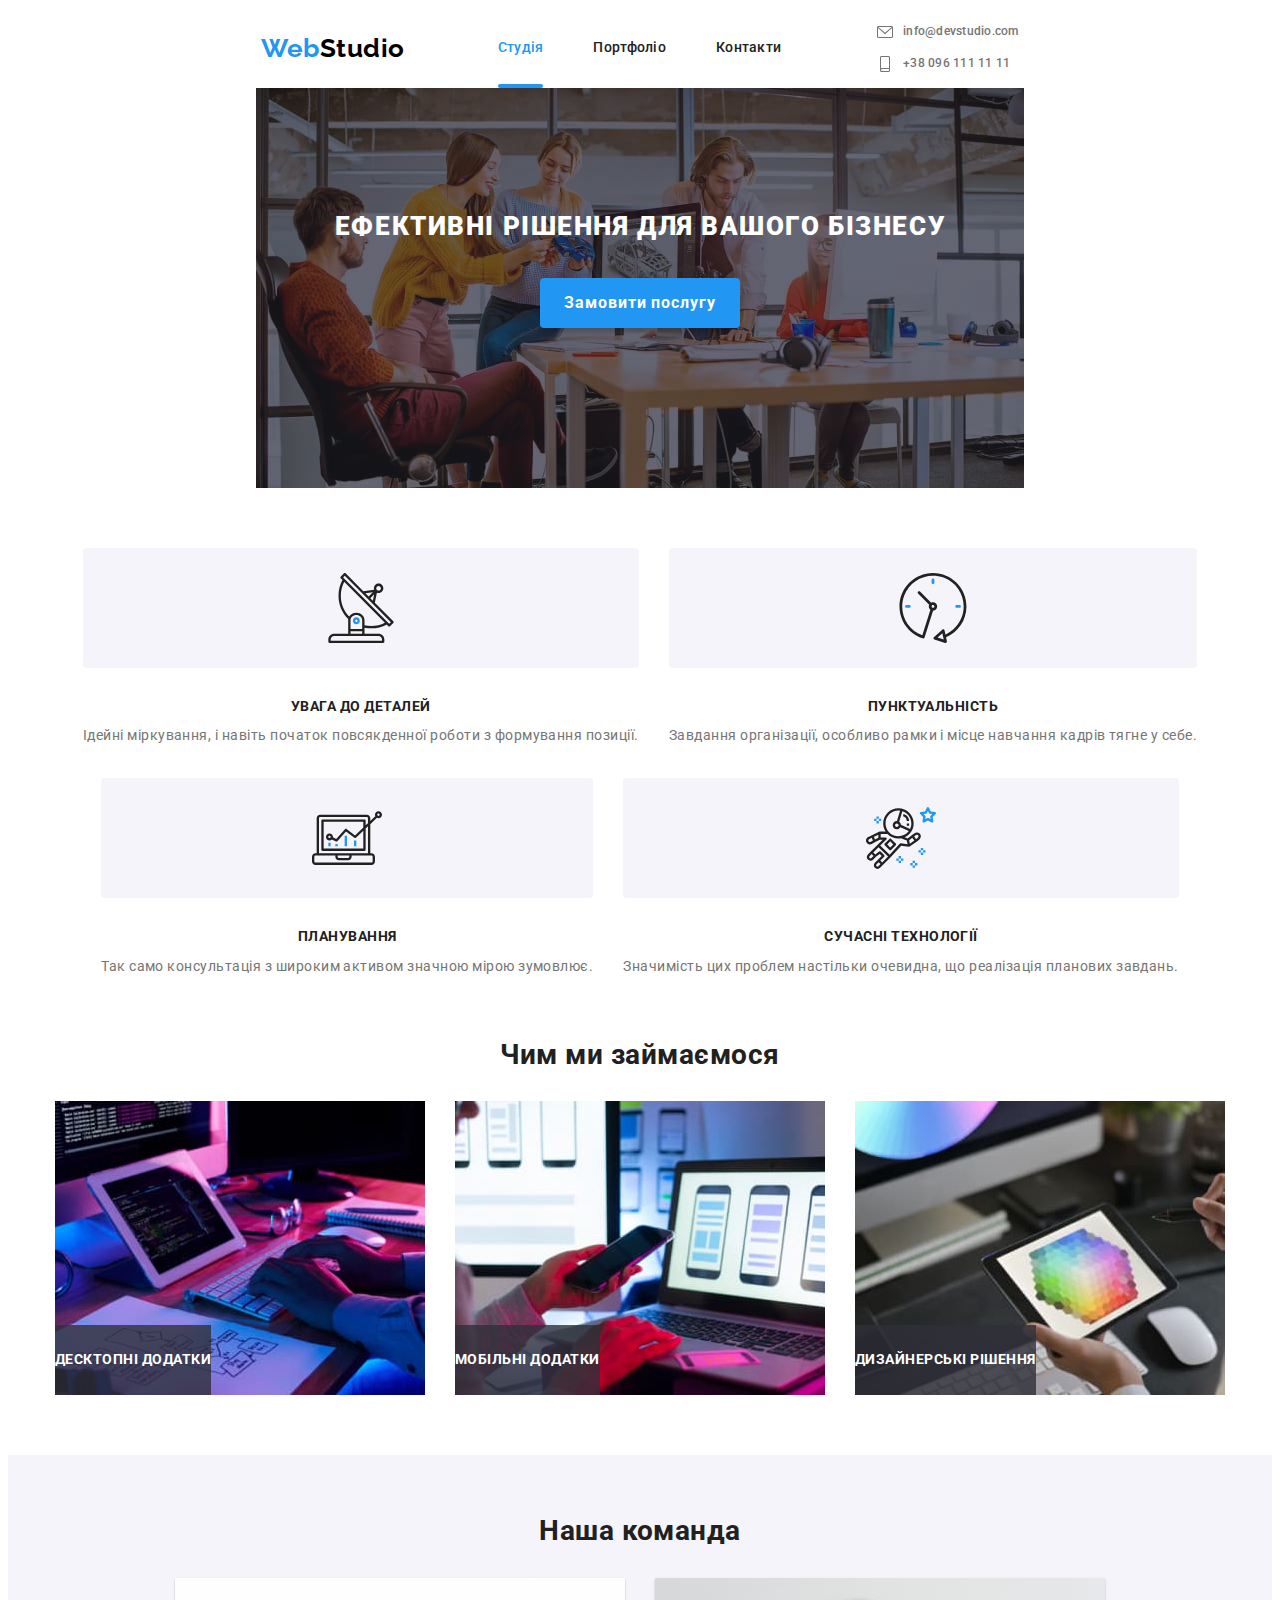
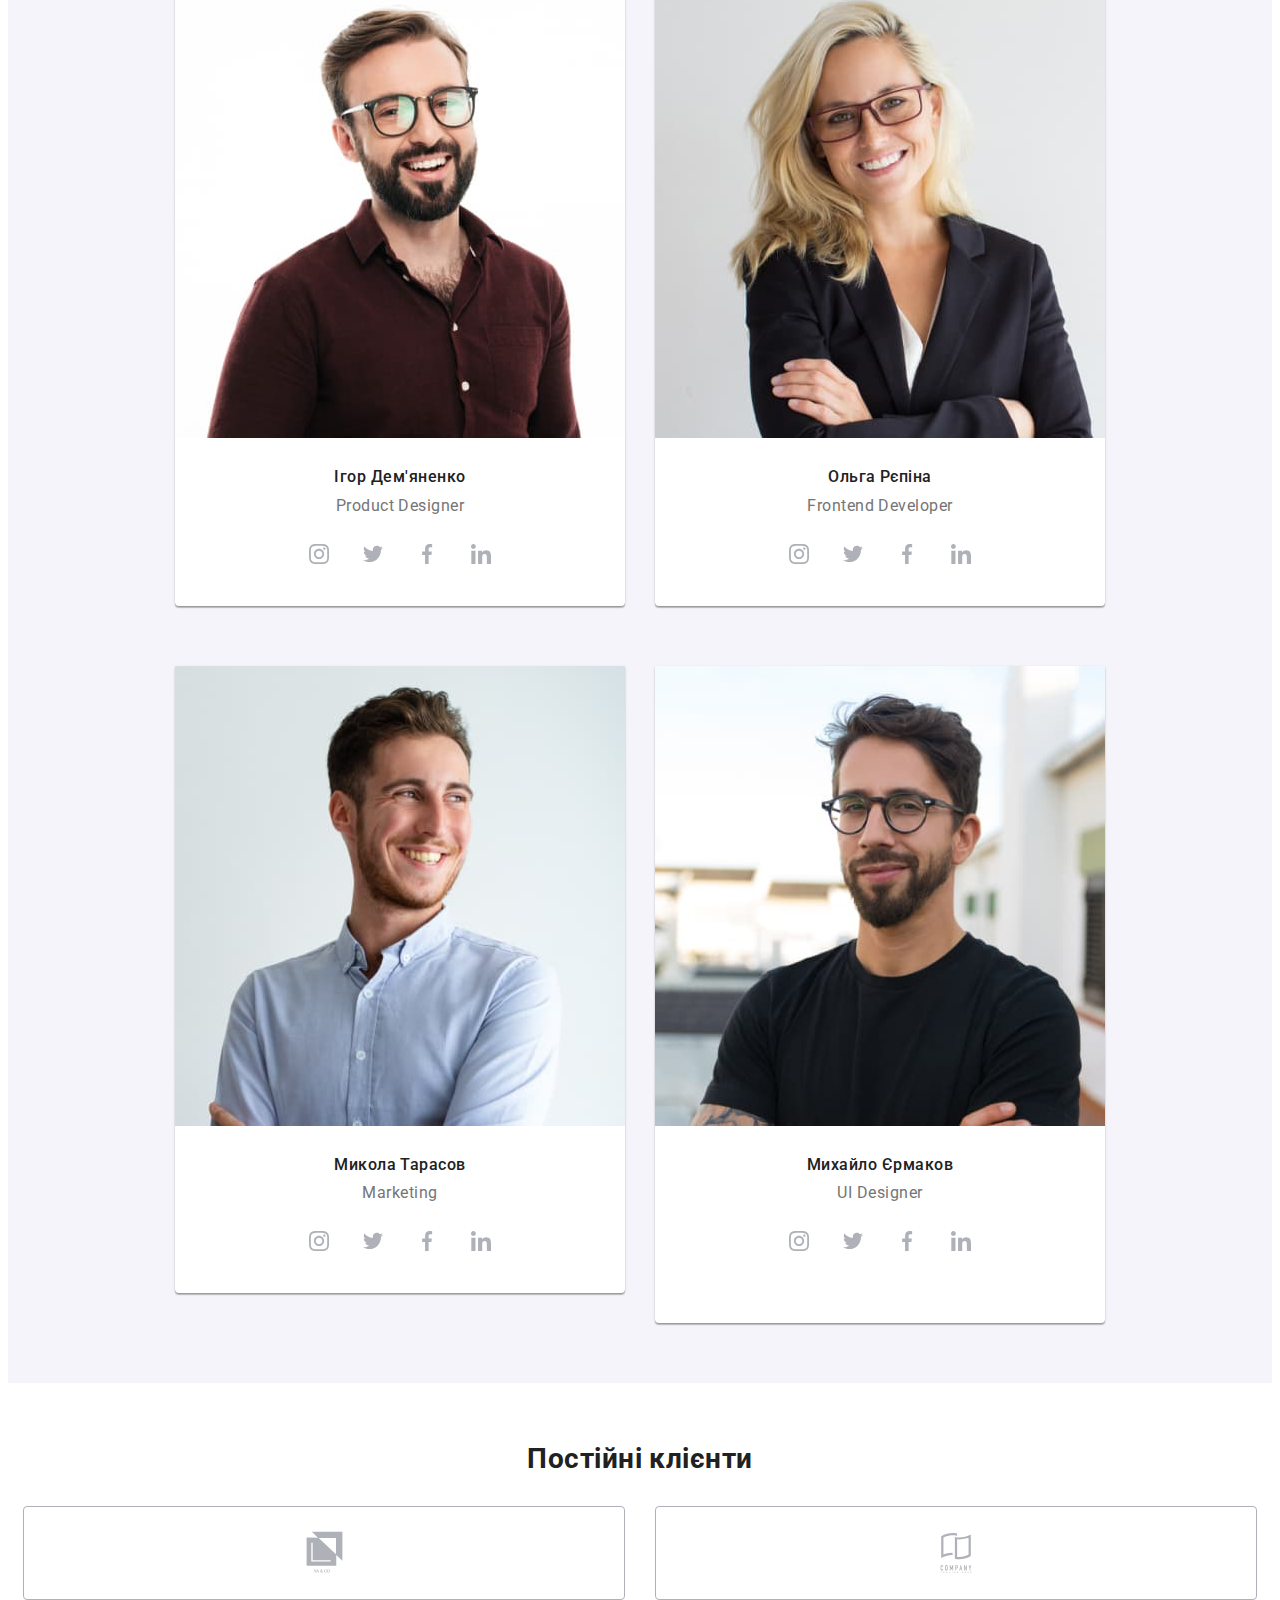
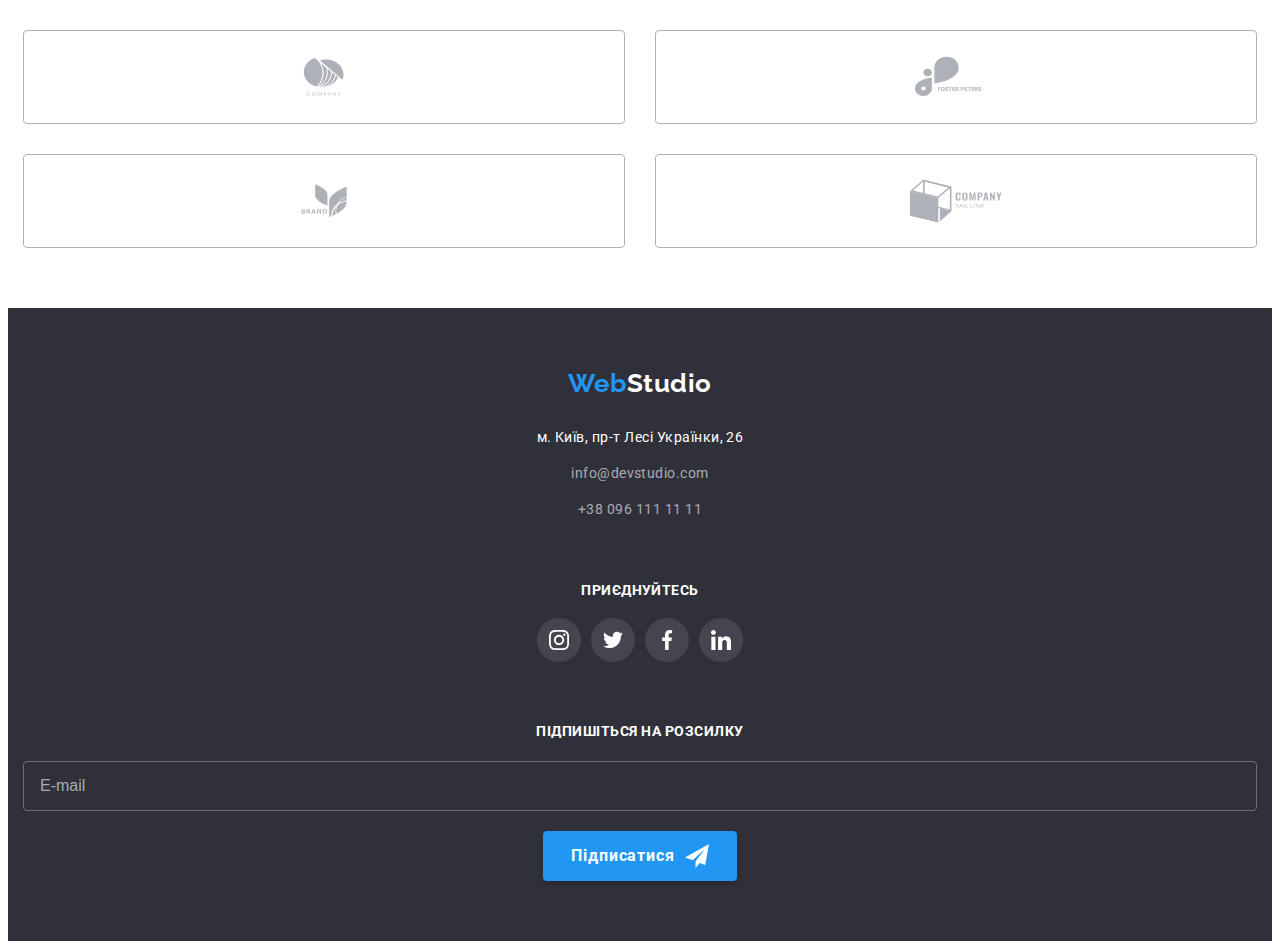
==== commit ba407966: "edit tablet-menu" ====
--- a/index.html
+++ b/index.html
@@ -570,7 +570,7 @@
 
     <div class="backdrop is-hidden" data-modal>
       <div class="modal">
-        <button class="button-close data-modal-close" type="button">
+        <button class="button-close" type="button" data-modal-close>
           <svg class="button-close__icon" width="11" height="11">
             <use href="./images/icons.svg#icon-close"></use>
           </svg>
--- a/css/main.min.css
+++ b/css/main.min.css
@@ -1 +1 @@
-:root{--color-primary: #212121;--color-secondary: #757575;--color-accent: #2196f3;--color-background: #ffffff;--white-accent: #ffffff;--secondary-background: #2f303a;--black-logo: #000;--button-background: #f5f4fa;--color-icon: #AFB1B8}.is-hidden{opacity:0;visibility:hidden;pointer-events:none}.is-hidden .modal{-webkit-transform:translate(-50%, -50%) scale(0.9);transform:translate(-50%, -50%) scale(0.9)}.visually-hidden{position:absolute;white-space:nowrap;width:1px;height:1px;overflow:hidden;border:0;padding:0;clip:rect(0 0 0 0);-webkit-clip-path:inset(50%);clip-path:inset(50%);margin:-1px}body{color:var(--color-primary);font-family:"Roboto",sans-serif;font-size:16px;font-weight:600;background-color:var(--color-background);line-height:1.17;letter-spacing:.03em}img{display:block;max-width:100%;height:auto}ul{margin:0;padding:0;list-style-type:none}h1,h2,h3,p{margin-top:0}.advantages__title{font-size:14px;text-transform:uppercase;margin-bottom:10px;text-align:center}.advantages__description{color:var(--color-secondary);font-size:14px;font-weight:initial;line-height:1.71;margin-bottom:0}.container{margin:0 auto;padding-left:15px;padding-right:15px}.subscribe-form{margin-top:20px}.subscribe-form__icon{position:absolute;right:28px;top:50%;-webkit-transform:translateY(-50%);transform:translateY(-50%);fill:var(--white-accent)}.subscribe-form__field{-webkit-box-sizing:border-box;box-sizing:border-box;color:var(--white-accent);padding:15px 16px;width:100%;height:50px;border:1px solid rgba(255,255,255,.3);border-radius:4px;background-color:inherit;margin:0 12px 20px 0}.subscribe-form__field::-webkit-input-placeholder{font-size:16px;color:rgba(255,255,255,.6)}.subscribe-form__field::-moz-placeholder{font-size:16px;color:rgba(255,255,255,.6)}.subscribe-form__field:-ms-input-placeholder{font-size:16px;color:rgba(255,255,255,.6)}.subscribe-form__field::-ms-input-placeholder{font-size:16px;color:rgba(255,255,255,.6)}.subscribe-form__field::placeholder{font-size:16px;color:rgba(255,255,255,.6)}.service-form__label{font-size:12px;font-weight:400;margin-bottom:4px;letter-spacing:.01em;color:var(--color-secondary);display:block}.service-form__textarea{resize:none;min-height:120px;padding:12px 16px;border:1px solid rgba(33,33,33,.2);border-radius:4px;margin-bottom:20px;-webkit-transition:border-color 250ms cubic-bezier(0.4, 0, 0.2, 1);transition:border-color 250ms cubic-bezier(0.4, 0, 0.2, 1)}.service-form__textarea:focus{border-color:var(--color-accent);outline:none}.service-form__textarea::-webkit-input-placeholder{font-size:12px;color:rgba(117,117,117,.5);line-height:1.17;letter-spacing:.01em}.service-form__textarea::-moz-placeholder{font-size:12px;color:rgba(117,117,117,.5);line-height:1.17;letter-spacing:.01em}.service-form__textarea:-ms-input-placeholder{font-size:12px;color:rgba(117,117,117,.5);line-height:1.17;letter-spacing:.01em}.service-form__textarea::-ms-input-placeholder{font-size:12px;color:rgba(117,117,117,.5);line-height:1.17;letter-spacing:.01em}.service-form__textarea::placeholder{font-size:12px;color:rgba(117,117,117,.5);line-height:1.17;letter-spacing:.01em}.service-form__field{position:relative;margin-bottom:10px}.service-form__icon{position:absolute;top:50%;-webkit-transform:translateY(-50%);transform:translateY(-50%);left:15px;fill:var(--color-primary);-webkit-transition:fill 250ms cubic-bezier(0.4, 0, 0.2, 1);transition:fill 250ms cubic-bezier(0.4, 0, 0.2, 1)}.service-form__input{min-height:40px;width:100%;border:1px solid rgba(33,33,33,.2);border-radius:4px;padding-left:42px;-webkit-transition:border-color 250ms cubic-bezier(0.4, 0, 0.2, 1);transition:border-color 250ms cubic-bezier(0.4, 0, 0.2, 1)}.service-form__input:focus{border-color:var(--color-accent);outline:none}.service-form__input:focus+.service-form__icon{fill:var(--color-accent)}.form-email{text-align:center}.header--line{border-bottom:1px solid #ececec}.header__nav,.header__contact{height:60px;display:-webkit-box;display:-ms-flexbox;display:flex;-webkit-box-align:center;-ms-flex-align:center;align-items:center;-webkit-box-pack:justify;-ms-flex-pack:justify;justify-content:space-between}.header__link{display:block;position:relative;color:var(--color-primary)}.header__link--сurrent::after{position:absolute;content:"";bottom:0;left:0;width:100%;height:4px;background-color:var(--color-accent);border-radius:2px}.header__link,.link__contact{font-size:14px;font-weight:500;line-height:1.14;letter-spacing:.02em}.header__list{display:none}@media(min-width: 768px){.header__list{display:-webkit-box;display:-ms-flexbox;display:flex}}.portfolio__item{background-color:var(--button-background);color:var(--color-primary);font-size:inherit;font-family:inherit;font-weight:500;line-height:1.62;letter-spacing:inherit;border-radius:4px;border:none;cursor:pointer;padding:6px 22px;-webkit-transition:background-color 250ms cubic-bezier(0.4, 0, 0.2, 1),color 250ms cubic-bezier(0.4, 0, 0.2, 1),-webkit-box-shadow 250ms cubic-bezier(0.4, 0, 0.2, 1);transition:background-color 250ms cubic-bezier(0.4, 0, 0.2, 1),color 250ms cubic-bezier(0.4, 0, 0.2, 1),-webkit-box-shadow 250ms cubic-bezier(0.4, 0, 0.2, 1);transition:background-color 250ms cubic-bezier(0.4, 0, 0.2, 1),color 250ms cubic-bezier(0.4, 0, 0.2, 1),box-shadow 250ms cubic-bezier(0.4, 0, 0.2, 1);transition:background-color 250ms cubic-bezier(0.4, 0, 0.2, 1),color 250ms cubic-bezier(0.4, 0, 0.2, 1),box-shadow 250ms cubic-bezier(0.4, 0, 0.2, 1),-webkit-box-shadow 250ms cubic-bezier(0.4, 0, 0.2, 1)}.portfolio__item:hover,.portfolio__item:focus{background-color:var(--color-accent);color:var(--white-accent);-webkit-box-shadow:0px 3px 1px rgba(0,0,0,.1),0px 1px 2px rgba(0,0,0,.08),0px 2px 2px rgba(0,0,0,.12);box-shadow:0px 3px 1px rgba(0,0,0,.1),0px 1px 2px rgba(0,0,0,.08),0px 2px 2px rgba(0,0,0,.12)}.portfolio__filter{margin-bottom:50px;display:-webkit-box;display:-ms-flexbox;display:flex;gap:8px;-webkit-box-pack:center;-ms-flex-pack:center;justify-content:center}.portfolio__list{display:-webkit-box;display:-ms-flexbox;display:flex;-ms-flex-wrap:wrap;flex-wrap:wrap;gap:30px}.portfolio-link{text-decoration:inherit;color:inherit;display:block;-webkit-transition:-webkit-box-shadow 250ms cubic-bezier(0.4, 0, 0.2, 1);transition:-webkit-box-shadow 250ms cubic-bezier(0.4, 0, 0.2, 1);transition:box-shadow 250ms cubic-bezier(0.4, 0, 0.2, 1);transition:box-shadow 250ms cubic-bezier(0.4, 0, 0.2, 1), -webkit-box-shadow 250ms cubic-bezier(0.4, 0, 0.2, 1)}.portfolio-link__description{position:relative;padding:20px 24px;border:1px solid #eee}.portfolio-link__title{font-size:18px;line-height:2;letter-spacing:.06em;margin-bottom:4px}.portfolio-link:hover,.portfolio-link:focus{-webkit-box-shadow:0px 1px 1px rgba(0,0,0,.12),0px 4px 4px rgba(0,0,0,.06),1px 4px 6px rgba(0,0,0,.16);box-shadow:0px 1px 1px rgba(0,0,0,.12),0px 4px 4px rgba(0,0,0,.06),1px 4px 6px rgba(0,0,0,.16)}.portfolio-link__thumb{position:relative;overflow:hidden}.portfolio-link__overlay{position:absolute;font-size:18px;font-weight:400;line-height:1.55;color:var(--white-accent);margin-bottom:0;left:0;top:0;height:100%;width:100%;padding:63px 24px;background-color:rgba(33,150,243,.9);-webkit-transform:translateY(100%);transform:translateY(100%);-webkit-transition:opacity 250ms cubic-bezier(0.4, 0, 0.2, 1),-webkit-transform 250ms cubic-bezier(0.4, 0, 0.2, 1);transition:opacity 250ms cubic-bezier(0.4, 0, 0.2, 1),-webkit-transform 250ms cubic-bezier(0.4, 0, 0.2, 1);transition:transform 250ms cubic-bezier(0.4, 0, 0.2, 1),opacity 250ms cubic-bezier(0.4, 0, 0.2, 1);transition:transform 250ms cubic-bezier(0.4, 0, 0.2, 1),opacity 250ms cubic-bezier(0.4, 0, 0.2, 1),-webkit-transform 250ms cubic-bezier(0.4, 0, 0.2, 1);opacity:0}.portfolio-link:hover .portfolio-link__overlay{-webkit-transform:translateY(0);transform:translateY(0);opacity:1}.text--broad-line{line-height:1.88}.section{padding:60px 0;background-color:var(--color-background)}.team__description{padding:30px 0}.team__item{background-color:var(--color-background);-webkit-box-shadow:0px 1px 3px rgba(0,0,0,.12),0px 1px 1px rgba(0,0,0,.14),0px 2px 1px rgba(0,0,0,.2);box-shadow:0px 1px 3px rgba(0,0,0,.12),0px 1px 1px rgba(0,0,0,.14),0px 2px 1px rgba(0,0,0,.2);border-radius:0px 0px 4px 4px;text-align:center;margin-bottom:30px}.team__item:last-child{margin-bottom:0}.team__title{font-weight:500;font-size:16px;margin-bottom:10px}.section--background-different{background-color:var(--button-background)}.title{font-size:28px;text-align:center;margin-bottom:30px}.text{color:var(--color-secondary);font-weight:400;margin-bottom:16px}.work{padding-top:0}.work__item{position:relative}.work__description{position:absolute;bottom:0;margin-bottom:0;font-size:14px;font-weight:700;line-height:1.14;text-transform:uppercase;color:var(--white-accent);padding:27px 0;text-align:center;background-color:rgba(47,48,58,.8)}.work__image{margin:0 auto}.main_section{padding-top:0}@media(max-width: 1200px){.main_section{display:none}}.primary-button{background-color:var(--color-accent);font-size:inherit;font-family:inherit;font-weight:700;line-height:1.88;letter-spacing:.06em;padding:10px 24px;color:var(--white-accent);-webkit-box-shadow:0px 4px 4px rgba(0,0,0,.15);box-shadow:0px 4px 4px rgba(0,0,0,.15);border-radius:4px;border:none;cursor:pointer;-webkit-transition:background-color 250ms cubic-bezier(0.4, 0, 0.2, 1);transition:background-color 250ms cubic-bezier(0.4, 0, 0.2, 1)}.primary-button:hover,.primary-button:focus{background-color:#188ce8}.primary-button--form{display:block;margin:auto}.primary-button--footer{padding:10px 62px 10px 28px}.button-close{position:absolute;top:8px;right:8px;height:30px;border-radius:50%;border:1px solid rgba(0,0,0,.1);background-color:inherit;cursor:pointer}.button-close__icon{fill:#000;-webkit-transition:fill 250ms cubic-bezier(0.4, 0, 0.2, 1);transition:fill 250ms cubic-bezier(0.4, 0, 0.2, 1)}.button-close:hover .button-close__icon,.button-close:focus .button-close__icon{fill:var(--color-accent)}.button-container{position:relative;display:inline-block}.header__burger{border:none;background-color:inherit;width:40px;height:40px;padding-right:8px}@media(min-width: 768px){.header__burger{display:none}}.header__burger:hover,.header__burger:focus{fill:var(--color-accent)}.checkbox{position:relative;margin-bottom:30px}.checkbox__input{white-space:nowrap;width:1px;height:1px;overflow:hidden;border:0;padding:0;clip:rect(0 0 0 0);-webkit-clip-path:inset(50%);clip-path:inset(50%);margin:-1px}.checkbox__label{font-size:14px;color:var(--color-secondary);font-weight:400;line-height:1.71;position:relative;padding-left:36px;cursor:pointer}.hero{background-image:-webkit-gradient(linear, left top, right top, from(rgba(47, 48, 58, 0.4)), to(rgba(47, 48, 58, 0.4))),url(../images/banner.jpg);background-image:linear-gradient(to right, rgba(47, 48, 58, 0.4), rgba(47, 48, 58, 0.4)),url(../images/banner.jpg);background-repeat:no-repeat;max-width:480px;height:400px;margin:0 auto;background-position:center;background-size:cover;background-color:var(--secondary-background);padding:118px 0;text-align:center;-webkit-box-sizing:border-box;box-sizing:border-box}@media(min-device-pixel-ratio: 2),(-webkit-min-device-pixel-ratio: 2),(min-resolution: 192dpi),(min-resolution: 2dppx){.hero{background-image:-webkit-gradient(linear, left top, right top, from(rgba(47, 48, 58, 0.4)), to(rgba(47, 48, 58, 0.4))),url(../images/banner@2x.jpg);background-image:linear-gradient(to right, rgba(47, 48, 58, 0.4), rgba(47, 48, 58, 0.4)),url(../images/banner@2x.jpg)}}.hero__title{color:var(--white-accent);font-size:26px;line-height:1.61;text-align:center;font-weight:900;text-transform:uppercase;letter-spacing:.06em;margin:0 auto 30px}.footer{background-color:var(--secondary-background);padding:60px 0}.footer__container{-webkit-box-align:baseline;-ms-flex-align:baseline;align-items:baseline}.footer__adress{text-align:center}.footer .link{line-height:1.71}.footer__item{font-size:14px;font-weight:400}.footer__item:not(:last-child){margin-bottom:12px}.footer-description{text-align:center;color:var(--white-accent);font-weight:700;font-size:14px;text-transform:uppercase;margin-bottom:20px}.footer__contact{margin-bottom:60px}.icon{display:-webkit-box;display:-ms-flexbox;display:flex;-webkit-box-align:center;-ms-flex-align:center;align-items:center;-webkit-box-pack:center;-ms-flex-pack:center;justify-content:center;width:44px;height:44px;-webkit-transition:fill 250ms cubic-bezier(0.4, 0, 0.2, 1),background-color 250ms cubic-bezier(0.4, 0, 0.2, 1);transition:fill 250ms cubic-bezier(0.4, 0, 0.2, 1),background-color 250ms cubic-bezier(0.4, 0, 0.2, 1)}.header__icon{margin-right:10px}.header__icon:hover,.header__icon:focus{fill:currentColor}.advantages__icon{display:-webkit-box;display:-ms-flexbox;display:flex;height:120px;background-color:var(--button-background);-webkit-box-align:center;-ms-flex-align:center;align-items:center;-webkit-box-pack:center;-ms-flex-pack:center;justify-content:center;margin-bottom:30px;border-radius:4px}.icon--grey{fill:var(--color-icon);border-radius:50%}.icon--grey:hover,.icon--grey:focus{fill:var(--white-accent);background-color:var(--color-accent);border-radius:50%}.icon--white{fill:var(--white-accent);background-color:rgba(255,255,255,.1);border-radius:50%}.icon--white:hover,.icon--white:focus{background-color:var(--color-accent)}.clients__icon{display:-webkit-box;display:-ms-flexbox;display:flex;-webkit-box-pack:center;-ms-flex-pack:center;justify-content:center;-webkit-box-align:center;-ms-flex-align:center;align-items:center;height:92px;border:1px solid var(--color-icon);fill:var(--color-icon);border-radius:4px;-webkit-transition:fill 250ms cubic-bezier(0.4, 0, 0.2, 1),border 250ms cubic-bezier(0.4, 0, 0.2, 1);transition:fill 250ms cubic-bezier(0.4, 0, 0.2, 1),border 250ms cubic-bezier(0.4, 0, 0.2, 1)}.clients__icon:hover,.clients__icon:focus{fill:var(--color-accent);border:1px solid var(--color-accent)}.checkbox__icon{position:absolute;fill:rgba(0,0,0,0);border:2px solid var(--color-primary);border-radius:2px;margin:4px 0 0 12px;-webkit-transition:fill 250ms cubic-bezier(0.4, 0, 0.2, 1),background-color 250ms cubic-bezier(0.4, 0, 0.2, 1),border-color 250ms cubic-bezier(0.4, 0, 0.2, 1);transition:fill 250ms cubic-bezier(0.4, 0, 0.2, 1),background-color 250ms cubic-bezier(0.4, 0, 0.2, 1),border-color 250ms cubic-bezier(0.4, 0, 0.2, 1)}.checkbox__input:checked+.checkbox__icon{fill:var(--white-accent);background-color:var(--color-accent);border-color:var(--color-accent)}.link{text-decoration:none;font-style:normal;-webkit-transition:color 250ms cubic-bezier(0.4, 0, 0.2, 1);transition:color 250ms cubic-bezier(0.4, 0, 0.2, 1)}.link--white,.link--footer{font-size:14px;font-weight:400}.link--white{color:var(--white-accent)}.link--grey{color:rgba(255,255,255,.6)}.link__contact{color:var(--color-secondary);display:-webkit-box;display:-ms-flexbox;display:flex;-webkit-box-align:center;-ms-flex-align:center;align-items:center;fill:currentColor}.link:hover,.link:focus{color:var(--color-accent)}.header__link--сurrent{color:var(--color-accent)}.checkbox__link{color:var(--color-accent);-webkit-text-decoration-skip-ink:none;text-decoration-skip-ink:none}.main-list{display:-webkit-box;display:-ms-flexbox;display:flex;-ms-flex-wrap:wrap;flex-wrap:wrap;gap:30px}.main-list__item:not(:last-child){margin-bottom:30px}.main-list__clients{-ms-flex-preferred-size:calc((100% - 30px)/2);flex-basis:calc((100% - 30px)/2)}.social-list{display:-webkit-box;display:-ms-flexbox;display:flex;gap:10px;-webkit-box-pack:center;-ms-flex-pack:center;justify-content:center}.social-list--footer{margin-bottom:60px}.logo{font-family:"Raleway",sans-serif;font-size:24px;font-weight:700;line-height:1.38;color:var(--color-accent);text-decoration:none}@media(min-width: 1200px){.logo{font-size:26px;line-height:1.17}}.logo__header{color:var(--black-logo)}.logo__footer{color:var(--white-accent)}.footer__logo{display:block;margin-bottom:28px;text-align:center}.mobile-menu{position:fixed;top:0;left:0;width:100%;height:100%;background-color:var(--color-background);display:none;overflow:auto}.mobile-menu.is-open{display:block}.mobile-menu__close{width:40px;height:40px;position:absolute;top:21px;right:25px;border:none;background-color:inherit}.mobile-menu__close:hover,.mobile-menu__close:focus{fill:var(--color-accent)}.mobile-menu__container{padding:48px 40px}.mobile-nav{margin-bottom:306px}.mobile-nav__item:not(:last-child){padding-bottom:32px}.mobile-nav__link{display:block;font-size:40px;font-weight:500;text-decoration:none;color:var(--color-primary)}.mobile-nav__link:hover,.mobile-nav__link:focus{color:var(--color-accent)}.mobile-contact{margin-bottom:64px}.mobile-contact__tel{display:block;font-size:34px;text-decoration:none;color:var(--color-accent);padding-bottom:32px;font-weight:500}.mobile-contact__mail{font-size:24px;text-decoration:none;color:var(--color-secondary);font-weight:500}.mobile-social{display:-webkit-box;display:-ms-flexbox;display:flex;-ms-flex-wrap:wrap;flex-wrap:wrap}.mobile-social__link{font-size:18px;font-weight:500;text-decoration:none;line-height:1.22;color:var(--color-accent)}.mobile-social__item:not(:last-child){border-right:1px solid rgba(33,33,33,.2);padding-right:10px}.mobile-social__item:not(:first-child){padding-left:10px}.modal{position:absolute;background-color:var(--color-background);width:100%;max-width:450px;height:100%;max-height:581px;top:50%;left:50%;padding:40px;-webkit-transform:translate(-50%, -50%) scale(1);transform:translate(-50%, -50%) scale(1);-webkit-box-shadow:0px 1px 3px rgba(0,0,0,.12),0px 1px 1px rgba(0,0,0,.14),0px 2px 1px rgba(0,0,0,.2);box-shadow:0px 1px 3px rgba(0,0,0,.12),0px 1px 1px rgba(0,0,0,.14),0px 2px 1px rgba(0,0,0,.2);border-radius:4px;-webkit-transition:visibility 250ms cubic-bezier(0.4, 0, 0.2, 1),-webkit-transform 250ms cubic-bezier(0.4, 0, 0.2, 1);transition:visibility 250ms cubic-bezier(0.4, 0, 0.2, 1),-webkit-transform 250ms cubic-bezier(0.4, 0, 0.2, 1);transition:transform 250ms cubic-bezier(0.4, 0, 0.2, 1),visibility 250ms cubic-bezier(0.4, 0, 0.2, 1);transition:transform 250ms cubic-bezier(0.4, 0, 0.2, 1),visibility 250ms cubic-bezier(0.4, 0, 0.2, 1),-webkit-transform 250ms cubic-bezier(0.4, 0, 0.2, 1)}.modal__title{text-align:center;font-size:20px;line-height:1.15;margin-bottom:12px}.backdrop{position:fixed;background-color:rgba(0,0,0,.2);top:0;left:0;width:100%;height:100%;opacity:1;-webkit-transition:opacity 250ms cubic-bezier(0.4, 0, 0.2, 1);transition:opacity 250ms cubic-bezier(0.4, 0, 0.2, 1)}/*# sourceMappingURL=main.min.css.map */+:root{--color-primary: #212121;--color-secondary: #757575;--color-accent: #2196f3;--color-background: #ffffff;--white-accent: #ffffff;--secondary-background: #2f303a;--black-logo: #000;--button-background: #f5f4fa;--color-icon: #AFB1B8}.is-hidden{opacity:0;visibility:hidden;pointer-events:none}.is-hidden .modal{-webkit-transform:translate(-50%, -50%) scale(0.9);transform:translate(-50%, -50%) scale(0.9)}.visually-hidden{position:absolute;white-space:nowrap;width:1px;height:1px;overflow:hidden;border:0;padding:0;clip:rect(0 0 0 0);-webkit-clip-path:inset(50%);clip-path:inset(50%);margin:-1px}body{color:var(--color-primary);font-family:"Roboto",sans-serif;font-size:16px;font-weight:600;background-color:var(--color-background);line-height:1.17;letter-spacing:.03em}img{display:block;max-width:100%;height:auto}ul{margin:0;padding:0;list-style-type:none}h1,h2,h3,p{margin-top:0}.advantages__title{font-size:14px;text-transform:uppercase;margin-bottom:10px;text-align:center}.advantages__description{color:var(--color-secondary);font-size:14px;font-weight:initial;line-height:1.71;margin-bottom:0}.container{margin:0 auto;padding-left:15px;padding-right:15px}.subscribe-form{margin-top:20px}.subscribe-form__icon{position:absolute;right:28px;top:50%;-webkit-transform:translateY(-50%);transform:translateY(-50%);fill:var(--white-accent)}.subscribe-form__field{-webkit-box-sizing:border-box;box-sizing:border-box;color:var(--white-accent);padding:15px 16px;width:100%;height:50px;border:1px solid rgba(255,255,255,.3);border-radius:4px;background-color:inherit;margin:0 12px 20px 0}.subscribe-form__field::-webkit-input-placeholder{font-size:16px;color:rgba(255,255,255,.6)}.subscribe-form__field::-moz-placeholder{font-size:16px;color:rgba(255,255,255,.6)}.subscribe-form__field:-ms-input-placeholder{font-size:16px;color:rgba(255,255,255,.6)}.subscribe-form__field::-ms-input-placeholder{font-size:16px;color:rgba(255,255,255,.6)}.subscribe-form__field::placeholder{font-size:16px;color:rgba(255,255,255,.6)}.service-form__label{font-size:12px;font-weight:400;margin-bottom:4px;letter-spacing:.01em;color:var(--color-secondary);display:block}.service-form__textarea{resize:none;min-height:120px;width:100%;padding:12px 16px;border:1px solid rgba(33,33,33,.2);border-radius:4px;margin-bottom:20px;-webkit-transition:border-color 250ms cubic-bezier(0.4, 0, 0.2, 1);transition:border-color 250ms cubic-bezier(0.4, 0, 0.2, 1)}.service-form__textarea:focus{border-color:var(--color-accent);outline:none}.service-form__textarea::-webkit-input-placeholder{font-size:12px;color:rgba(117,117,117,.5);line-height:1.17;letter-spacing:.01em}.service-form__textarea::-moz-placeholder{font-size:12px;color:rgba(117,117,117,.5);line-height:1.17;letter-spacing:.01em}.service-form__textarea:-ms-input-placeholder{font-size:12px;color:rgba(117,117,117,.5);line-height:1.17;letter-spacing:.01em}.service-form__textarea::-ms-input-placeholder{font-size:12px;color:rgba(117,117,117,.5);line-height:1.17;letter-spacing:.01em}.service-form__textarea::placeholder{font-size:12px;color:rgba(117,117,117,.5);line-height:1.17;letter-spacing:.01em}.service-form__field{position:relative;margin-bottom:10px}.service-form__icon{position:absolute;top:50%;-webkit-transform:translateY(-50%);transform:translateY(-50%);left:15px;fill:var(--color-primary);-webkit-transition:fill 250ms cubic-bezier(0.4, 0, 0.2, 1);transition:fill 250ms cubic-bezier(0.4, 0, 0.2, 1)}.service-form__input{min-height:40px;width:100%;border:1px solid rgba(33,33,33,.2);border-radius:4px;padding-left:42px;-webkit-transition:border-color 250ms cubic-bezier(0.4, 0, 0.2, 1);transition:border-color 250ms cubic-bezier(0.4, 0, 0.2, 1)}.service-form__input:focus{border-color:var(--color-accent);outline:none}.service-form__input:focus+.service-form__icon{fill:var(--color-accent)}.form-email{text-align:center}.header--line{border-bottom:1px solid #ececec}@media(min-width: 768px){.header__container{display:-webkit-box;display:-ms-flexbox;display:flex;-webkit-box-pack:justify;-ms-flex-pack:justify;justify-content:space-between;height:80px}}.header__nav{display:-webkit-box;display:-ms-flexbox;display:flex;-webkit-box-align:center;-ms-flex-align:center;align-items:center;-webkit-box-pack:justify;-ms-flex-pack:justify;justify-content:space-between;margin:0 auto}@media(min-width: 768px){.header__menu{display:-webkit-box;display:-ms-flexbox;display:flex;gap:50px;margin-right:96px}}@media(min-width: 768px){.header__contact{display:-webkit-box;display:-ms-flexbox;display:flex;-webkit-box-orient:vertical;-webkit-box-direction:normal;-ms-flex-direction:column;flex-direction:column;-webkit-box-pack:center;-ms-flex-pack:center;justify-content:center}}.header__link{display:block;position:relative;color:var(--color-primary)}@media(min-width: 768px){.header__link{padding:32px 0}}.header__link--сurrent::after{position:absolute;content:"";bottom:0;left:0;width:100%;height:4px;background-color:var(--color-accent);border-radius:2px}.header__link,.link__contact{font-size:14px;font-weight:500;line-height:1.14;letter-spacing:.02em}.link__contact{font-size:12px}.header__list{display:none}@media(min-width: 768px){.header__list{display:-webkit-box;display:-ms-flexbox;display:flex}}.portfolio__item{background-color:var(--button-background);color:var(--color-primary);font-size:inherit;font-family:inherit;font-weight:500;line-height:1.62;letter-spacing:inherit;border-radius:4px;border:none;cursor:pointer;padding:6px 22px;-webkit-transition:background-color 250ms cubic-bezier(0.4, 0, 0.2, 1),color 250ms cubic-bezier(0.4, 0, 0.2, 1),-webkit-box-shadow 250ms cubic-bezier(0.4, 0, 0.2, 1);transition:background-color 250ms cubic-bezier(0.4, 0, 0.2, 1),color 250ms cubic-bezier(0.4, 0, 0.2, 1),-webkit-box-shadow 250ms cubic-bezier(0.4, 0, 0.2, 1);transition:background-color 250ms cubic-bezier(0.4, 0, 0.2, 1),color 250ms cubic-bezier(0.4, 0, 0.2, 1),box-shadow 250ms cubic-bezier(0.4, 0, 0.2, 1);transition:background-color 250ms cubic-bezier(0.4, 0, 0.2, 1),color 250ms cubic-bezier(0.4, 0, 0.2, 1),box-shadow 250ms cubic-bezier(0.4, 0, 0.2, 1),-webkit-box-shadow 250ms cubic-bezier(0.4, 0, 0.2, 1)}.portfolio__item:hover,.portfolio__item:focus{background-color:var(--color-accent);color:var(--white-accent);-webkit-box-shadow:0px 3px 1px rgba(0,0,0,.1),0px 1px 2px rgba(0,0,0,.08),0px 2px 2px rgba(0,0,0,.12);box-shadow:0px 3px 1px rgba(0,0,0,.1),0px 1px 2px rgba(0,0,0,.08),0px 2px 2px rgba(0,0,0,.12)}.portfolio__filter{margin-bottom:50px;display:-webkit-box;display:-ms-flexbox;display:flex;gap:8px;-webkit-box-pack:center;-ms-flex-pack:center;justify-content:center}.portfolio__list{display:-webkit-box;display:-ms-flexbox;display:flex;-ms-flex-wrap:wrap;flex-wrap:wrap;gap:30px}.portfolio-link{text-decoration:inherit;color:inherit;display:block;-webkit-transition:-webkit-box-shadow 250ms cubic-bezier(0.4, 0, 0.2, 1);transition:-webkit-box-shadow 250ms cubic-bezier(0.4, 0, 0.2, 1);transition:box-shadow 250ms cubic-bezier(0.4, 0, 0.2, 1);transition:box-shadow 250ms cubic-bezier(0.4, 0, 0.2, 1), -webkit-box-shadow 250ms cubic-bezier(0.4, 0, 0.2, 1)}.portfolio-link__description{position:relative;padding:20px 24px;border:1px solid #eee}.portfolio-link__title{font-size:18px;line-height:2;letter-spacing:.06em;margin-bottom:4px}.portfolio-link:hover,.portfolio-link:focus{-webkit-box-shadow:0px 1px 1px rgba(0,0,0,.12),0px 4px 4px rgba(0,0,0,.06),1px 4px 6px rgba(0,0,0,.16);box-shadow:0px 1px 1px rgba(0,0,0,.12),0px 4px 4px rgba(0,0,0,.06),1px 4px 6px rgba(0,0,0,.16)}.portfolio-link__thumb{position:relative;overflow:hidden}.portfolio-link__overlay{position:absolute;font-size:18px;font-weight:400;line-height:1.55;color:var(--white-accent);margin-bottom:0;left:0;top:0;height:100%;width:100%;padding:63px 24px;background-color:rgba(33,150,243,.9);-webkit-transform:translateY(100%);transform:translateY(100%);-webkit-transition:opacity 250ms cubic-bezier(0.4, 0, 0.2, 1),-webkit-transform 250ms cubic-bezier(0.4, 0, 0.2, 1);transition:opacity 250ms cubic-bezier(0.4, 0, 0.2, 1),-webkit-transform 250ms cubic-bezier(0.4, 0, 0.2, 1);transition:transform 250ms cubic-bezier(0.4, 0, 0.2, 1),opacity 250ms cubic-bezier(0.4, 0, 0.2, 1);transition:transform 250ms cubic-bezier(0.4, 0, 0.2, 1),opacity 250ms cubic-bezier(0.4, 0, 0.2, 1),-webkit-transform 250ms cubic-bezier(0.4, 0, 0.2, 1);opacity:0}.portfolio-link:hover .portfolio-link__overlay{-webkit-transform:translateY(0);transform:translateY(0);opacity:1}.text--broad-line{line-height:1.88}.section{padding:60px 0;background-color:var(--color-background)}.team__description{padding:30px 0}.team__item{background-color:var(--color-background);-webkit-box-shadow:0px 1px 3px rgba(0,0,0,.12),0px 1px 1px rgba(0,0,0,.14),0px 2px 1px rgba(0,0,0,.2);box-shadow:0px 1px 3px rgba(0,0,0,.12),0px 1px 1px rgba(0,0,0,.14),0px 2px 1px rgba(0,0,0,.2);border-radius:0px 0px 4px 4px;text-align:center;margin-bottom:30px}.team__item:last-child{margin-bottom:0}.team__title{font-weight:500;font-size:16px;margin-bottom:10px}.section--background-different{background-color:var(--button-background)}.title{font-size:28px;text-align:center;margin-bottom:30px}.text{color:var(--color-secondary);font-weight:400;margin-bottom:16px}.work{padding-top:0}.work__item{position:relative}.work__description{position:absolute;bottom:0;margin-bottom:0;font-size:14px;font-weight:700;line-height:1.14;text-transform:uppercase;color:var(--white-accent);padding:27px 0;text-align:center;background-color:rgba(47,48,58,.8)}.work__image{margin:0 auto}.main_section{padding-top:0}@media(max-width: 1200px){.main_section{display:none}}.primary-button{background-color:var(--color-accent);font-size:inherit;font-family:inherit;font-weight:700;line-height:1.88;letter-spacing:.06em;padding:10px 24px;color:var(--white-accent);-webkit-box-shadow:0px 4px 4px rgba(0,0,0,.15);box-shadow:0px 4px 4px rgba(0,0,0,.15);border-radius:4px;border:none;cursor:pointer;-webkit-transition:background-color 250ms cubic-bezier(0.4, 0, 0.2, 1);transition:background-color 250ms cubic-bezier(0.4, 0, 0.2, 1)}.primary-button:hover,.primary-button:focus{background-color:#188ce8}.primary-button--form{display:block;margin:auto}.primary-button--footer{padding:10px 62px 10px 28px}.button-close{position:absolute;top:8px;right:8px;width:30px;height:30px;border-radius:50%;border:1px solid rgba(0,0,0,.1);background-color:inherit;cursor:pointer}.button-close__icon{fill:#000;-webkit-transition:fill 250ms cubic-bezier(0.4, 0, 0.2, 1);transition:fill 250ms cubic-bezier(0.4, 0, 0.2, 1)}.button-close:hover .button-close__icon,.button-close:focus .button-close__icon{fill:var(--color-accent)}.button-container{position:relative;display:inline-block}.header__burger{border:none;background-color:inherit;width:40px;height:40px;padding-right:8px}@media(min-width: 768px){.header__burger{display:none}}.header__burger:hover,.header__burger:focus{fill:var(--color-accent)}.checkbox{position:relative;margin-bottom:30px}.checkbox__input{white-space:nowrap;width:1px;height:1px;overflow:hidden;border:0;padding:0;clip:rect(0 0 0 0);-webkit-clip-path:inset(50%);clip-path:inset(50%);margin:-1px}.checkbox__label{font-size:14px;color:var(--color-secondary);font-weight:400;line-height:1.71;position:relative;padding-left:36px;cursor:pointer}.hero{background-image:-webkit-gradient(linear, left top, right top, from(rgba(47, 48, 58, 0.4)), to(rgba(47, 48, 58, 0.4))),url(../images/banner.jpg);background-image:linear-gradient(to right, rgba(47, 48, 58, 0.4), rgba(47, 48, 58, 0.4)),url(../images/banner.jpg);background-repeat:no-repeat;max-width:480px;height:400px;margin:0 auto;background-position:center;background-size:cover;background-color:var(--secondary-background);padding:118px 0;text-align:center;-webkit-box-sizing:border-box;box-sizing:border-box}@media(min-device-pixel-ratio: 2),(-webkit-min-device-pixel-ratio: 2),(min-resolution: 192dpi),(min-resolution: 2dppx){.hero{background-image:-webkit-gradient(linear, left top, right top, from(rgba(47, 48, 58, 0.4)), to(rgba(47, 48, 58, 0.4))),url(../images/banner@2x.jpg);background-image:linear-gradient(to right, rgba(47, 48, 58, 0.4), rgba(47, 48, 58, 0.4)),url(../images/banner@2x.jpg)}}@media(min-width: 768px){.hero{background-image:-webkit-gradient(linear, left top, right top, from(rgba(47, 48, 58, 0.4)), to(rgba(47, 48, 58, 0.4))),url(../images/banner768.jpg);background-image:linear-gradient(to right, rgba(47, 48, 58, 0.4), rgba(47, 48, 58, 0.4)),url(../images/banner768.jpg);max-width:768px}}@media(min-width: 768px)and (min-device-pixel-ratio: 2),(min-width: 768px)and (-webkit-min-device-pixel-ratio: 2),(min-width: 768px)and (min-resolution: 192dpi),(min-width: 768px)and (min-resolution: 2dppx){.hero{background-image:-webkit-gradient(linear, left top, right top, from(rgba(47, 48, 58, 0.4)), to(rgba(47, 48, 58, 0.4))),url(../images/banner768@2x.jpg);background-image:linear-gradient(to right, rgba(47, 48, 58, 0.4), rgba(47, 48, 58, 0.4)),url(../images/banner768@2x.jpg)}}.hero__title{color:var(--white-accent);font-size:26px;line-height:1.61;text-align:center;font-weight:900;text-transform:uppercase;letter-spacing:.06em;margin:0 auto 30px}.footer{background-color:var(--secondary-background);padding:60px 0}.footer__container{-webkit-box-align:baseline;-ms-flex-align:baseline;align-items:baseline}.footer__adress{text-align:center}.footer .link{line-height:1.71}.footer__item{font-size:14px;font-weight:400}.footer__item:not(:last-child){margin-bottom:12px}.footer-description{text-align:center;color:var(--white-accent);font-weight:700;font-size:14px;text-transform:uppercase;margin-bottom:20px}.footer__contact{margin-bottom:60px}.icon{display:-webkit-box;display:-ms-flexbox;display:flex;-webkit-box-align:center;-ms-flex-align:center;align-items:center;-webkit-box-pack:center;-ms-flex-pack:center;justify-content:center;width:44px;height:44px;-webkit-transition:fill 250ms cubic-bezier(0.4, 0, 0.2, 1),background-color 250ms cubic-bezier(0.4, 0, 0.2, 1);transition:fill 250ms cubic-bezier(0.4, 0, 0.2, 1),background-color 250ms cubic-bezier(0.4, 0, 0.2, 1)}.header__icon{margin-right:10px}.header__icon:hover,.header__icon:focus{fill:currentColor}.advantages__icon{display:-webkit-box;display:-ms-flexbox;display:flex;height:120px;background-color:var(--button-background);-webkit-box-align:center;-ms-flex-align:center;align-items:center;-webkit-box-pack:center;-ms-flex-pack:center;justify-content:center;margin-bottom:30px;border-radius:4px}.icon--grey{fill:var(--color-icon);border-radius:50%}.icon--grey:hover,.icon--grey:focus{fill:var(--white-accent);background-color:var(--color-accent);border-radius:50%}.icon--white{fill:var(--white-accent);background-color:rgba(255,255,255,.1);border-radius:50%}.icon--white:hover,.icon--white:focus{background-color:var(--color-accent)}.clients__icon{display:-webkit-box;display:-ms-flexbox;display:flex;-webkit-box-pack:center;-ms-flex-pack:center;justify-content:center;-webkit-box-align:center;-ms-flex-align:center;align-items:center;height:92px;border:1px solid var(--color-icon);fill:var(--color-icon);border-radius:4px;-webkit-transition:fill 250ms cubic-bezier(0.4, 0, 0.2, 1),border 250ms cubic-bezier(0.4, 0, 0.2, 1);transition:fill 250ms cubic-bezier(0.4, 0, 0.2, 1),border 250ms cubic-bezier(0.4, 0, 0.2, 1)}.clients__icon:hover,.clients__icon:focus{fill:var(--color-accent);border:1px solid var(--color-accent)}.checkbox__icon{position:absolute;fill:rgba(0,0,0,0);border:2px solid var(--color-primary);border-radius:2px;margin:4px 0 0 12px;-webkit-transition:fill 250ms cubic-bezier(0.4, 0, 0.2, 1),background-color 250ms cubic-bezier(0.4, 0, 0.2, 1),border-color 250ms cubic-bezier(0.4, 0, 0.2, 1);transition:fill 250ms cubic-bezier(0.4, 0, 0.2, 1),background-color 250ms cubic-bezier(0.4, 0, 0.2, 1),border-color 250ms cubic-bezier(0.4, 0, 0.2, 1)}.checkbox__input:checked+.checkbox__icon{fill:var(--white-accent);background-color:var(--color-accent);border-color:var(--color-accent)}.link{text-decoration:none;font-style:normal;-webkit-transition:color 250ms cubic-bezier(0.4, 0, 0.2, 1);transition:color 250ms cubic-bezier(0.4, 0, 0.2, 1)}.link--white,.link--footer{font-size:14px;font-weight:400}.link--white{color:var(--white-accent)}.link--grey{color:rgba(255,255,255,.6)}.link__contact{color:var(--color-secondary);display:-webkit-box;display:-ms-flexbox;display:flex;-webkit-box-align:center;-ms-flex-align:center;align-items:center;fill:currentColor}.link:hover,.link:focus{color:var(--color-accent)}.header__link--сurrent{color:var(--color-accent)}.checkbox__link{color:var(--color-accent);-webkit-text-decoration-skip-ink:none;text-decoration-skip-ink:none}.main-list{display:-webkit-box;display:-ms-flexbox;display:flex;-webkit-box-pack:center;-ms-flex-pack:center;justify-content:center;-ms-flex-wrap:wrap;flex-wrap:wrap;gap:30px}.main-list__clients{-ms-flex-preferred-size:calc((100% - 30px)/2);flex-basis:calc((100% - 30px)/2)}.social-list{display:-webkit-box;display:-ms-flexbox;display:flex;gap:10px;-webkit-box-pack:center;-ms-flex-pack:center;justify-content:center}.social-list--footer{margin-bottom:60px}.logo{font-family:"Raleway",sans-serif;font-size:24px;font-weight:700;line-height:1.38;color:var(--color-accent);text-decoration:none}@media(min-width: 1200px){.logo{font-size:26px;line-height:1.17}}.logo__header{color:var(--black-logo)}@media(min-width: 768px){.logo__header{margin-right:93px}}.logo__footer{color:var(--white-accent)}.footer__logo{display:block;margin-bottom:28px;text-align:center}.mobile-menu{position:fixed;top:0;left:0;width:100%;height:100%;background-color:var(--color-background);display:none;overflow:auto}.mobile-menu.is-open{display:block}.mobile-menu__close{width:40px;height:40px;position:absolute;top:21px;right:25px;border:none;background-color:inherit}.mobile-menu__close:hover,.mobile-menu__close:focus{fill:var(--color-accent)}.mobile-menu__container{padding:48px 40px}.mobile-nav{margin-bottom:306px}.mobile-nav__item:not(:last-child){padding-bottom:32px}.mobile-nav__link{display:block;font-size:40px;font-weight:500;text-decoration:none;color:var(--color-primary)}.mobile-nav__link:hover,.mobile-nav__link:focus{color:var(--color-accent)}.mobile-contact{margin-bottom:64px}.mobile-contact__tel{display:block;font-size:34px;text-decoration:none;color:var(--color-accent);padding-bottom:32px;font-weight:500}.mobile-contact__mail{font-size:24px;text-decoration:none;color:var(--color-secondary);font-weight:500}.mobile-social{display:-webkit-box;display:-ms-flexbox;display:flex;-ms-flex-wrap:wrap;flex-wrap:wrap}.mobile-social__link{font-size:18px;font-weight:500;text-decoration:none;line-height:1.22;color:var(--color-accent)}.mobile-social__item:not(:last-child){border-right:1px solid rgba(33,33,33,.2);padding-right:10px}.mobile-social__item:not(:first-child){padding-left:10px}.modal{position:absolute;background-color:var(--color-background);width:100%;max-width:450px;height:100%;max-height:581px;top:50%;left:50%;padding:40px;margin-top:95px;-webkit-transform:translate(-50%, -50%) scale(1);transform:translate(-50%, -50%) scale(1);-webkit-box-shadow:0px 1px 3px rgba(0,0,0,.12),0px 1px 1px rgba(0,0,0,.14),0px 2px 1px rgba(0,0,0,.2);box-shadow:0px 1px 3px rgba(0,0,0,.12),0px 1px 1px rgba(0,0,0,.14),0px 2px 1px rgba(0,0,0,.2);border-radius:4px;overflow:auto;-webkit-transition:visibility 250ms cubic-bezier(0.4, 0, 0.2, 1),-webkit-transform 250ms cubic-bezier(0.4, 0, 0.2, 1);transition:visibility 250ms cubic-bezier(0.4, 0, 0.2, 1),-webkit-transform 250ms cubic-bezier(0.4, 0, 0.2, 1);transition:transform 250ms cubic-bezier(0.4, 0, 0.2, 1),visibility 250ms cubic-bezier(0.4, 0, 0.2, 1);transition:transform 250ms cubic-bezier(0.4, 0, 0.2, 1),visibility 250ms cubic-bezier(0.4, 0, 0.2, 1),-webkit-transform 250ms cubic-bezier(0.4, 0, 0.2, 1)}.modal__title{text-align:center;font-size:20px;line-height:1.15;margin-bottom:12px}.backdrop{position:fixed;background-color:rgba(0,0,0,.2);top:0;left:0;width:100%;height:100%;opacity:1;-webkit-transition:opacity 250ms cubic-bezier(0.4, 0, 0.2, 1);transition:opacity 250ms cubic-bezier(0.4, 0, 0.2, 1)}/*# sourceMappingURL=main.min.css.map */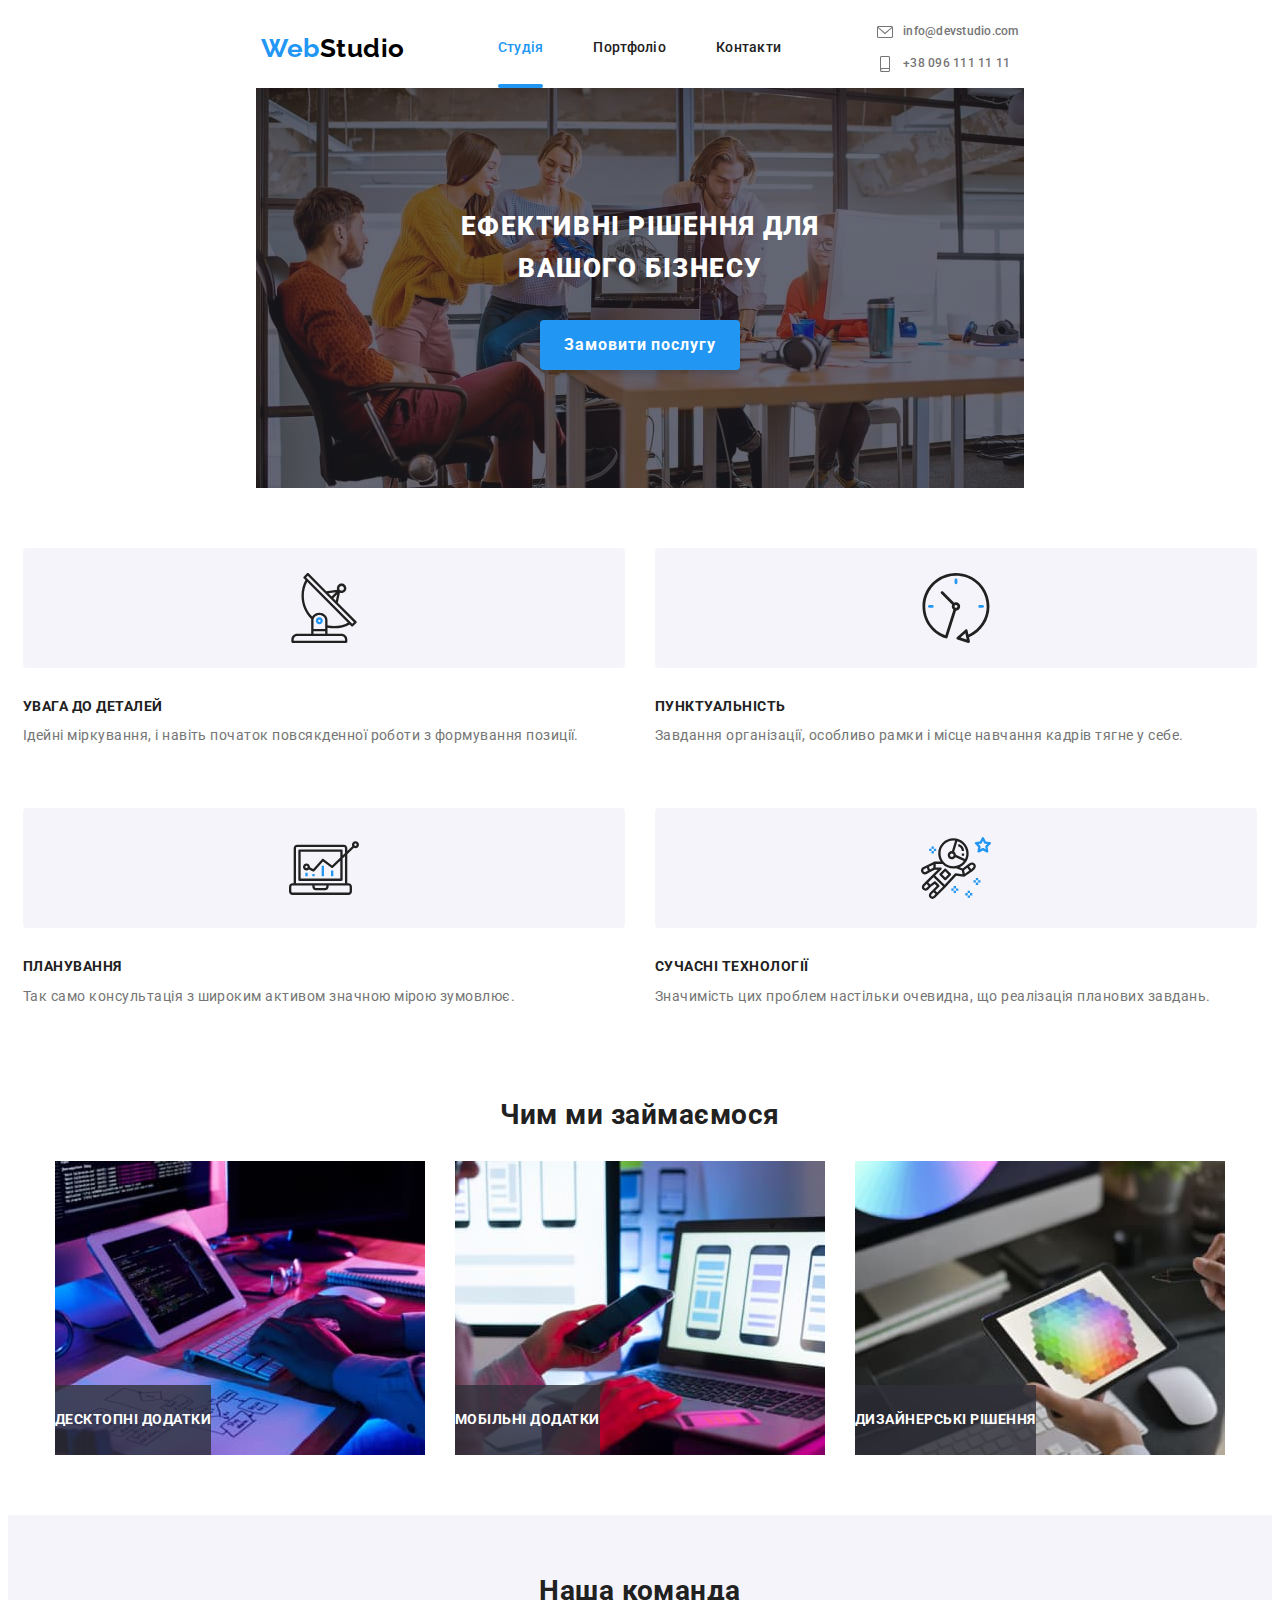
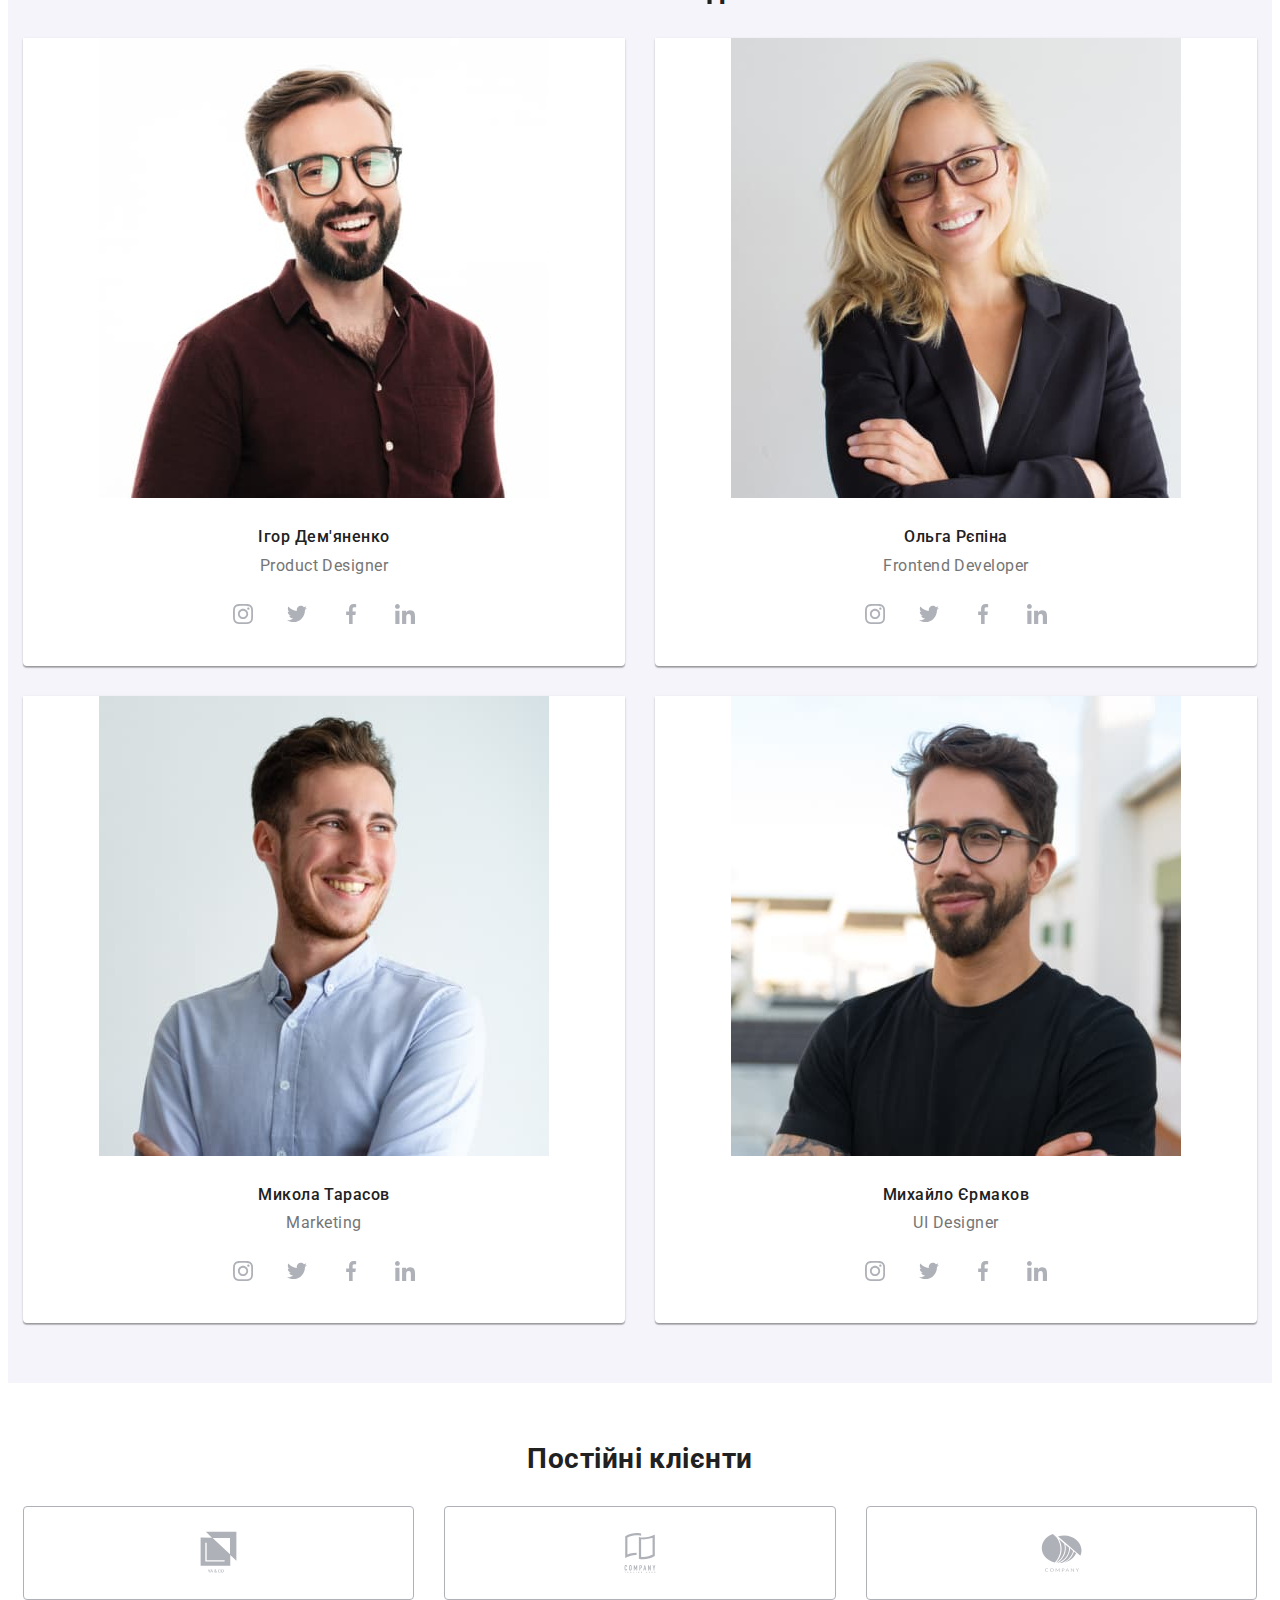
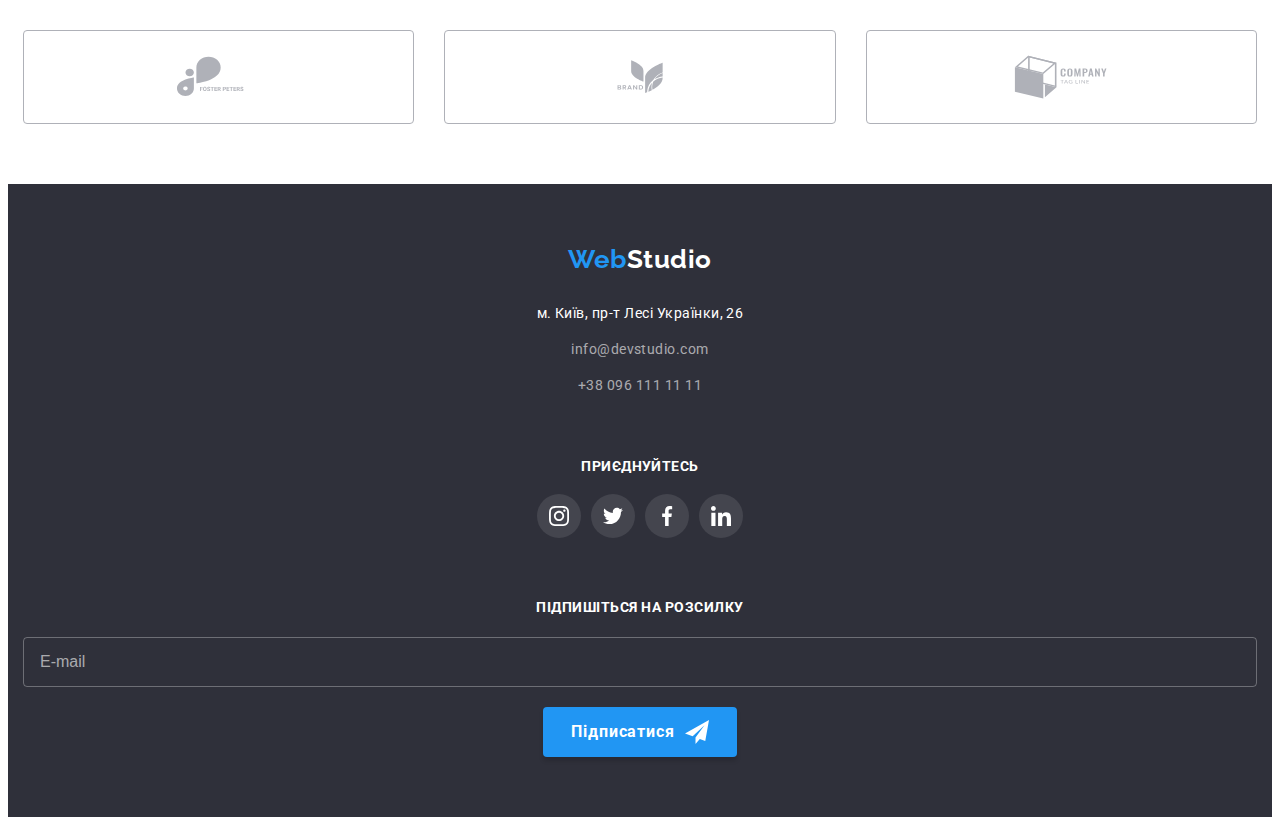
==== commit 7e311a1d: "edit tablet-style" ====
--- a/index.html
+++ b/index.html
@@ -376,7 +376,7 @@
         <div class="container">
           <div class="clients">
             <h2 class="title">Постійні клієнти</h2>
-            <ul class="main-list">
+            <ul class="main-list main-list--gap">
               <li class="main-list__clients">
                 <a class="clients__icon" href="">
                   <svg width="41" height="46.7">
--- a/css/main.min.css
+++ b/css/main.min.css
@@ -1 +1 @@
-:root{--color-primary: #212121;--color-secondary: #757575;--color-accent: #2196f3;--color-background: #ffffff;--white-accent: #ffffff;--secondary-background: #2f303a;--black-logo: #000;--button-background: #f5f4fa;--color-icon: #AFB1B8}.is-hidden{opacity:0;visibility:hidden;pointer-events:none}.is-hidden .modal{-webkit-transform:translate(-50%, -50%) scale(0.9);transform:translate(-50%, -50%) scale(0.9)}.visually-hidden{position:absolute;white-space:nowrap;width:1px;height:1px;overflow:hidden;border:0;padding:0;clip:rect(0 0 0 0);-webkit-clip-path:inset(50%);clip-path:inset(50%);margin:-1px}body{color:var(--color-primary);font-family:"Roboto",sans-serif;font-size:16px;font-weight:600;background-color:var(--color-background);line-height:1.17;letter-spacing:.03em}img{display:block;max-width:100%;height:auto}ul{margin:0;padding:0;list-style-type:none}h1,h2,h3,p{margin-top:0}.advantages__title{font-size:14px;text-transform:uppercase;margin-bottom:10px;text-align:center}.advantages__description{color:var(--color-secondary);font-size:14px;font-weight:initial;line-height:1.71;margin-bottom:0}.container{margin:0 auto;padding-left:15px;padding-right:15px}.subscribe-form{margin-top:20px}.subscribe-form__icon{position:absolute;right:28px;top:50%;-webkit-transform:translateY(-50%);transform:translateY(-50%);fill:var(--white-accent)}.subscribe-form__field{-webkit-box-sizing:border-box;box-sizing:border-box;color:var(--white-accent);padding:15px 16px;width:100%;height:50px;border:1px solid rgba(255,255,255,.3);border-radius:4px;background-color:inherit;margin:0 12px 20px 0}.subscribe-form__field::-webkit-input-placeholder{font-size:16px;color:rgba(255,255,255,.6)}.subscribe-form__field::-moz-placeholder{font-size:16px;color:rgba(255,255,255,.6)}.subscribe-form__field:-ms-input-placeholder{font-size:16px;color:rgba(255,255,255,.6)}.subscribe-form__field::-ms-input-placeholder{font-size:16px;color:rgba(255,255,255,.6)}.subscribe-form__field::placeholder{font-size:16px;color:rgba(255,255,255,.6)}.service-form__label{font-size:12px;font-weight:400;margin-bottom:4px;letter-spacing:.01em;color:var(--color-secondary);display:block}.service-form__textarea{resize:none;min-height:120px;width:100%;padding:12px 16px;border:1px solid rgba(33,33,33,.2);border-radius:4px;margin-bottom:20px;-webkit-transition:border-color 250ms cubic-bezier(0.4, 0, 0.2, 1);transition:border-color 250ms cubic-bezier(0.4, 0, 0.2, 1)}.service-form__textarea:focus{border-color:var(--color-accent);outline:none}.service-form__textarea::-webkit-input-placeholder{font-size:12px;color:rgba(117,117,117,.5);line-height:1.17;letter-spacing:.01em}.service-form__textarea::-moz-placeholder{font-size:12px;color:rgba(117,117,117,.5);line-height:1.17;letter-spacing:.01em}.service-form__textarea:-ms-input-placeholder{font-size:12px;color:rgba(117,117,117,.5);line-height:1.17;letter-spacing:.01em}.service-form__textarea::-ms-input-placeholder{font-size:12px;color:rgba(117,117,117,.5);line-height:1.17;letter-spacing:.01em}.service-form__textarea::placeholder{font-size:12px;color:rgba(117,117,117,.5);line-height:1.17;letter-spacing:.01em}.service-form__field{position:relative;margin-bottom:10px}.service-form__icon{position:absolute;top:50%;-webkit-transform:translateY(-50%);transform:translateY(-50%);left:15px;fill:var(--color-primary);-webkit-transition:fill 250ms cubic-bezier(0.4, 0, 0.2, 1);transition:fill 250ms cubic-bezier(0.4, 0, 0.2, 1)}.service-form__input{min-height:40px;width:100%;border:1px solid rgba(33,33,33,.2);border-radius:4px;padding-left:42px;-webkit-transition:border-color 250ms cubic-bezier(0.4, 0, 0.2, 1);transition:border-color 250ms cubic-bezier(0.4, 0, 0.2, 1)}.service-form__input:focus{border-color:var(--color-accent);outline:none}.service-form__input:focus+.service-form__icon{fill:var(--color-accent)}.form-email{text-align:center}.header--line{border-bottom:1px solid #ececec}@media(min-width: 768px){.header__container{display:-webkit-box;display:-ms-flexbox;display:flex;-webkit-box-pack:justify;-ms-flex-pack:justify;justify-content:space-between;height:80px}}.header__nav{display:-webkit-box;display:-ms-flexbox;display:flex;-webkit-box-align:center;-ms-flex-align:center;align-items:center;-webkit-box-pack:justify;-ms-flex-pack:justify;justify-content:space-between;margin:0 auto}@media(min-width: 768px){.header__menu{display:-webkit-box;display:-ms-flexbox;display:flex;gap:50px;margin-right:96px}}@media(min-width: 768px){.header__contact{display:-webkit-box;display:-ms-flexbox;display:flex;-webkit-box-orient:vertical;-webkit-box-direction:normal;-ms-flex-direction:column;flex-direction:column;-webkit-box-pack:center;-ms-flex-pack:center;justify-content:center}}.header__link{display:block;position:relative;color:var(--color-primary)}@media(min-width: 768px){.header__link{padding:32px 0}}.header__link--сurrent::after{position:absolute;content:"";bottom:0;left:0;width:100%;height:4px;background-color:var(--color-accent);border-radius:2px}.header__link,.link__contact{font-size:14px;font-weight:500;line-height:1.14;letter-spacing:.02em}.link__contact{font-size:12px}.header__list{display:none}@media(min-width: 768px){.header__list{display:-webkit-box;display:-ms-flexbox;display:flex}}.portfolio__item{background-color:var(--button-background);color:var(--color-primary);font-size:inherit;font-family:inherit;font-weight:500;line-height:1.62;letter-spacing:inherit;border-radius:4px;border:none;cursor:pointer;padding:6px 22px;-webkit-transition:background-color 250ms cubic-bezier(0.4, 0, 0.2, 1),color 250ms cubic-bezier(0.4, 0, 0.2, 1),-webkit-box-shadow 250ms cubic-bezier(0.4, 0, 0.2, 1);transition:background-color 250ms cubic-bezier(0.4, 0, 0.2, 1),color 250ms cubic-bezier(0.4, 0, 0.2, 1),-webkit-box-shadow 250ms cubic-bezier(0.4, 0, 0.2, 1);transition:background-color 250ms cubic-bezier(0.4, 0, 0.2, 1),color 250ms cubic-bezier(0.4, 0, 0.2, 1),box-shadow 250ms cubic-bezier(0.4, 0, 0.2, 1);transition:background-color 250ms cubic-bezier(0.4, 0, 0.2, 1),color 250ms cubic-bezier(0.4, 0, 0.2, 1),box-shadow 250ms cubic-bezier(0.4, 0, 0.2, 1),-webkit-box-shadow 250ms cubic-bezier(0.4, 0, 0.2, 1)}.portfolio__item:hover,.portfolio__item:focus{background-color:var(--color-accent);color:var(--white-accent);-webkit-box-shadow:0px 3px 1px rgba(0,0,0,.1),0px 1px 2px rgba(0,0,0,.08),0px 2px 2px rgba(0,0,0,.12);box-shadow:0px 3px 1px rgba(0,0,0,.1),0px 1px 2px rgba(0,0,0,.08),0px 2px 2px rgba(0,0,0,.12)}.portfolio__filter{margin-bottom:50px;display:-webkit-box;display:-ms-flexbox;display:flex;gap:8px;-webkit-box-pack:center;-ms-flex-pack:center;justify-content:center}.portfolio__list{display:-webkit-box;display:-ms-flexbox;display:flex;-ms-flex-wrap:wrap;flex-wrap:wrap;gap:30px}.portfolio-link{text-decoration:inherit;color:inherit;display:block;-webkit-transition:-webkit-box-shadow 250ms cubic-bezier(0.4, 0, 0.2, 1);transition:-webkit-box-shadow 250ms cubic-bezier(0.4, 0, 0.2, 1);transition:box-shadow 250ms cubic-bezier(0.4, 0, 0.2, 1);transition:box-shadow 250ms cubic-bezier(0.4, 0, 0.2, 1), -webkit-box-shadow 250ms cubic-bezier(0.4, 0, 0.2, 1)}.portfolio-link__description{position:relative;padding:20px 24px;border:1px solid #eee}.portfolio-link__title{font-size:18px;line-height:2;letter-spacing:.06em;margin-bottom:4px}.portfolio-link:hover,.portfolio-link:focus{-webkit-box-shadow:0px 1px 1px rgba(0,0,0,.12),0px 4px 4px rgba(0,0,0,.06),1px 4px 6px rgba(0,0,0,.16);box-shadow:0px 1px 1px rgba(0,0,0,.12),0px 4px 4px rgba(0,0,0,.06),1px 4px 6px rgba(0,0,0,.16)}.portfolio-link__thumb{position:relative;overflow:hidden}.portfolio-link__overlay{position:absolute;font-size:18px;font-weight:400;line-height:1.55;color:var(--white-accent);margin-bottom:0;left:0;top:0;height:100%;width:100%;padding:63px 24px;background-color:rgba(33,150,243,.9);-webkit-transform:translateY(100%);transform:translateY(100%);-webkit-transition:opacity 250ms cubic-bezier(0.4, 0, 0.2, 1),-webkit-transform 250ms cubic-bezier(0.4, 0, 0.2, 1);transition:opacity 250ms cubic-bezier(0.4, 0, 0.2, 1),-webkit-transform 250ms cubic-bezier(0.4, 0, 0.2, 1);transition:transform 250ms cubic-bezier(0.4, 0, 0.2, 1),opacity 250ms cubic-bezier(0.4, 0, 0.2, 1);transition:transform 250ms cubic-bezier(0.4, 0, 0.2, 1),opacity 250ms cubic-bezier(0.4, 0, 0.2, 1),-webkit-transform 250ms cubic-bezier(0.4, 0, 0.2, 1);opacity:0}.portfolio-link:hover .portfolio-link__overlay{-webkit-transform:translateY(0);transform:translateY(0);opacity:1}.text--broad-line{line-height:1.88}.section{padding:60px 0;background-color:var(--color-background)}.team__description{padding:30px 0}.team__item{background-color:var(--color-background);-webkit-box-shadow:0px 1px 3px rgba(0,0,0,.12),0px 1px 1px rgba(0,0,0,.14),0px 2px 1px rgba(0,0,0,.2);box-shadow:0px 1px 3px rgba(0,0,0,.12),0px 1px 1px rgba(0,0,0,.14),0px 2px 1px rgba(0,0,0,.2);border-radius:0px 0px 4px 4px;text-align:center;margin-bottom:30px}.team__item:last-child{margin-bottom:0}.team__title{font-weight:500;font-size:16px;margin-bottom:10px}.section--background-different{background-color:var(--button-background)}.title{font-size:28px;text-align:center;margin-bottom:30px}.text{color:var(--color-secondary);font-weight:400;margin-bottom:16px}.work{padding-top:0}.work__item{position:relative}.work__description{position:absolute;bottom:0;margin-bottom:0;font-size:14px;font-weight:700;line-height:1.14;text-transform:uppercase;color:var(--white-accent);padding:27px 0;text-align:center;background-color:rgba(47,48,58,.8)}.work__image{margin:0 auto}.main_section{padding-top:0}@media(max-width: 1200px){.main_section{display:none}}.primary-button{background-color:var(--color-accent);font-size:inherit;font-family:inherit;font-weight:700;line-height:1.88;letter-spacing:.06em;padding:10px 24px;color:var(--white-accent);-webkit-box-shadow:0px 4px 4px rgba(0,0,0,.15);box-shadow:0px 4px 4px rgba(0,0,0,.15);border-radius:4px;border:none;cursor:pointer;-webkit-transition:background-color 250ms cubic-bezier(0.4, 0, 0.2, 1);transition:background-color 250ms cubic-bezier(0.4, 0, 0.2, 1)}.primary-button:hover,.primary-button:focus{background-color:#188ce8}.primary-button--form{display:block;margin:auto}.primary-button--footer{padding:10px 62px 10px 28px}.button-close{position:absolute;top:8px;right:8px;width:30px;height:30px;border-radius:50%;border:1px solid rgba(0,0,0,.1);background-color:inherit;cursor:pointer}.button-close__icon{fill:#000;-webkit-transition:fill 250ms cubic-bezier(0.4, 0, 0.2, 1);transition:fill 250ms cubic-bezier(0.4, 0, 0.2, 1)}.button-close:hover .button-close__icon,.button-close:focus .button-close__icon{fill:var(--color-accent)}.button-container{position:relative;display:inline-block}.header__burger{border:none;background-color:inherit;width:40px;height:40px;padding-right:8px}@media(min-width: 768px){.header__burger{display:none}}.header__burger:hover,.header__burger:focus{fill:var(--color-accent)}.checkbox{position:relative;margin-bottom:30px}.checkbox__input{white-space:nowrap;width:1px;height:1px;overflow:hidden;border:0;padding:0;clip:rect(0 0 0 0);-webkit-clip-path:inset(50%);clip-path:inset(50%);margin:-1px}.checkbox__label{font-size:14px;color:var(--color-secondary);font-weight:400;line-height:1.71;position:relative;padding-left:36px;cursor:pointer}.hero{background-image:-webkit-gradient(linear, left top, right top, from(rgba(47, 48, 58, 0.4)), to(rgba(47, 48, 58, 0.4))),url(../images/banner.jpg);background-image:linear-gradient(to right, rgba(47, 48, 58, 0.4), rgba(47, 48, 58, 0.4)),url(../images/banner.jpg);background-repeat:no-repeat;max-width:480px;height:400px;margin:0 auto;background-position:center;background-size:cover;background-color:var(--secondary-background);padding:118px 0;text-align:center;-webkit-box-sizing:border-box;box-sizing:border-box}@media(min-device-pixel-ratio: 2),(-webkit-min-device-pixel-ratio: 2),(min-resolution: 192dpi),(min-resolution: 2dppx){.hero{background-image:-webkit-gradient(linear, left top, right top, from(rgba(47, 48, 58, 0.4)), to(rgba(47, 48, 58, 0.4))),url(../images/banner@2x.jpg);background-image:linear-gradient(to right, rgba(47, 48, 58, 0.4), rgba(47, 48, 58, 0.4)),url(../images/banner@2x.jpg)}}@media(min-width: 768px){.hero{background-image:-webkit-gradient(linear, left top, right top, from(rgba(47, 48, 58, 0.4)), to(rgba(47, 48, 58, 0.4))),url(../images/banner768.jpg);background-image:linear-gradient(to right, rgba(47, 48, 58, 0.4), rgba(47, 48, 58, 0.4)),url(../images/banner768.jpg);max-width:768px}}@media(min-width: 768px)and (min-device-pixel-ratio: 2),(min-width: 768px)and (-webkit-min-device-pixel-ratio: 2),(min-width: 768px)and (min-resolution: 192dpi),(min-width: 768px)and (min-resolution: 2dppx){.hero{background-image:-webkit-gradient(linear, left top, right top, from(rgba(47, 48, 58, 0.4)), to(rgba(47, 48, 58, 0.4))),url(../images/banner768@2x.jpg);background-image:linear-gradient(to right, rgba(47, 48, 58, 0.4), rgba(47, 48, 58, 0.4)),url(../images/banner768@2x.jpg)}}.hero__title{color:var(--white-accent);font-size:26px;line-height:1.61;text-align:center;font-weight:900;text-transform:uppercase;letter-spacing:.06em;margin:0 auto 30px}.footer{background-color:var(--secondary-background);padding:60px 0}.footer__container{-webkit-box-align:baseline;-ms-flex-align:baseline;align-items:baseline}.footer__adress{text-align:center}.footer .link{line-height:1.71}.footer__item{font-size:14px;font-weight:400}.footer__item:not(:last-child){margin-bottom:12px}.footer-description{text-align:center;color:var(--white-accent);font-weight:700;font-size:14px;text-transform:uppercase;margin-bottom:20px}.footer__contact{margin-bottom:60px}.icon{display:-webkit-box;display:-ms-flexbox;display:flex;-webkit-box-align:center;-ms-flex-align:center;align-items:center;-webkit-box-pack:center;-ms-flex-pack:center;justify-content:center;width:44px;height:44px;-webkit-transition:fill 250ms cubic-bezier(0.4, 0, 0.2, 1),background-color 250ms cubic-bezier(0.4, 0, 0.2, 1);transition:fill 250ms cubic-bezier(0.4, 0, 0.2, 1),background-color 250ms cubic-bezier(0.4, 0, 0.2, 1)}.header__icon{margin-right:10px}.header__icon:hover,.header__icon:focus{fill:currentColor}.advantages__icon{display:-webkit-box;display:-ms-flexbox;display:flex;height:120px;background-color:var(--button-background);-webkit-box-align:center;-ms-flex-align:center;align-items:center;-webkit-box-pack:center;-ms-flex-pack:center;justify-content:center;margin-bottom:30px;border-radius:4px}.icon--grey{fill:var(--color-icon);border-radius:50%}.icon--grey:hover,.icon--grey:focus{fill:var(--white-accent);background-color:var(--color-accent);border-radius:50%}.icon--white{fill:var(--white-accent);background-color:rgba(255,255,255,.1);border-radius:50%}.icon--white:hover,.icon--white:focus{background-color:var(--color-accent)}.clients__icon{display:-webkit-box;display:-ms-flexbox;display:flex;-webkit-box-pack:center;-ms-flex-pack:center;justify-content:center;-webkit-box-align:center;-ms-flex-align:center;align-items:center;height:92px;border:1px solid var(--color-icon);fill:var(--color-icon);border-radius:4px;-webkit-transition:fill 250ms cubic-bezier(0.4, 0, 0.2, 1),border 250ms cubic-bezier(0.4, 0, 0.2, 1);transition:fill 250ms cubic-bezier(0.4, 0, 0.2, 1),border 250ms cubic-bezier(0.4, 0, 0.2, 1)}.clients__icon:hover,.clients__icon:focus{fill:var(--color-accent);border:1px solid var(--color-accent)}.checkbox__icon{position:absolute;fill:rgba(0,0,0,0);border:2px solid var(--color-primary);border-radius:2px;margin:4px 0 0 12px;-webkit-transition:fill 250ms cubic-bezier(0.4, 0, 0.2, 1),background-color 250ms cubic-bezier(0.4, 0, 0.2, 1),border-color 250ms cubic-bezier(0.4, 0, 0.2, 1);transition:fill 250ms cubic-bezier(0.4, 0, 0.2, 1),background-color 250ms cubic-bezier(0.4, 0, 0.2, 1),border-color 250ms cubic-bezier(0.4, 0, 0.2, 1)}.checkbox__input:checked+.checkbox__icon{fill:var(--white-accent);background-color:var(--color-accent);border-color:var(--color-accent)}.link{text-decoration:none;font-style:normal;-webkit-transition:color 250ms cubic-bezier(0.4, 0, 0.2, 1);transition:color 250ms cubic-bezier(0.4, 0, 0.2, 1)}.link--white,.link--footer{font-size:14px;font-weight:400}.link--white{color:var(--white-accent)}.link--grey{color:rgba(255,255,255,.6)}.link__contact{color:var(--color-secondary);display:-webkit-box;display:-ms-flexbox;display:flex;-webkit-box-align:center;-ms-flex-align:center;align-items:center;fill:currentColor}.link:hover,.link:focus{color:var(--color-accent)}.header__link--сurrent{color:var(--color-accent)}.checkbox__link{color:var(--color-accent);-webkit-text-decoration-skip-ink:none;text-decoration-skip-ink:none}.main-list{display:-webkit-box;display:-ms-flexbox;display:flex;-webkit-box-pack:center;-ms-flex-pack:center;justify-content:center;-ms-flex-wrap:wrap;flex-wrap:wrap;gap:30px}.main-list__clients{-ms-flex-preferred-size:calc((100% - 30px)/2);flex-basis:calc((100% - 30px)/2)}.social-list{display:-webkit-box;display:-ms-flexbox;display:flex;gap:10px;-webkit-box-pack:center;-ms-flex-pack:center;justify-content:center}.social-list--footer{margin-bottom:60px}.logo{font-family:"Raleway",sans-serif;font-size:24px;font-weight:700;line-height:1.38;color:var(--color-accent);text-decoration:none}@media(min-width: 1200px){.logo{font-size:26px;line-height:1.17}}.logo__header{color:var(--black-logo)}@media(min-width: 768px){.logo__header{margin-right:93px}}.logo__footer{color:var(--white-accent)}.footer__logo{display:block;margin-bottom:28px;text-align:center}.mobile-menu{position:fixed;top:0;left:0;width:100%;height:100%;background-color:var(--color-background);display:none;overflow:auto}.mobile-menu.is-open{display:block}.mobile-menu__close{width:40px;height:40px;position:absolute;top:21px;right:25px;border:none;background-color:inherit}.mobile-menu__close:hover,.mobile-menu__close:focus{fill:var(--color-accent)}.mobile-menu__container{padding:48px 40px}.mobile-nav{margin-bottom:306px}.mobile-nav__item:not(:last-child){padding-bottom:32px}.mobile-nav__link{display:block;font-size:40px;font-weight:500;text-decoration:none;color:var(--color-primary)}.mobile-nav__link:hover,.mobile-nav__link:focus{color:var(--color-accent)}.mobile-contact{margin-bottom:64px}.mobile-contact__tel{display:block;font-size:34px;text-decoration:none;color:var(--color-accent);padding-bottom:32px;font-weight:500}.mobile-contact__mail{font-size:24px;text-decoration:none;color:var(--color-secondary);font-weight:500}.mobile-social{display:-webkit-box;display:-ms-flexbox;display:flex;-ms-flex-wrap:wrap;flex-wrap:wrap}.mobile-social__link{font-size:18px;font-weight:500;text-decoration:none;line-height:1.22;color:var(--color-accent)}.mobile-social__item:not(:last-child){border-right:1px solid rgba(33,33,33,.2);padding-right:10px}.mobile-social__item:not(:first-child){padding-left:10px}.modal{position:absolute;background-color:var(--color-background);width:100%;max-width:450px;height:100%;max-height:581px;top:50%;left:50%;padding:40px;margin-top:95px;-webkit-transform:translate(-50%, -50%) scale(1);transform:translate(-50%, -50%) scale(1);-webkit-box-shadow:0px 1px 3px rgba(0,0,0,.12),0px 1px 1px rgba(0,0,0,.14),0px 2px 1px rgba(0,0,0,.2);box-shadow:0px 1px 3px rgba(0,0,0,.12),0px 1px 1px rgba(0,0,0,.14),0px 2px 1px rgba(0,0,0,.2);border-radius:4px;overflow:auto;-webkit-transition:visibility 250ms cubic-bezier(0.4, 0, 0.2, 1),-webkit-transform 250ms cubic-bezier(0.4, 0, 0.2, 1);transition:visibility 250ms cubic-bezier(0.4, 0, 0.2, 1),-webkit-transform 250ms cubic-bezier(0.4, 0, 0.2, 1);transition:transform 250ms cubic-bezier(0.4, 0, 0.2, 1),visibility 250ms cubic-bezier(0.4, 0, 0.2, 1);transition:transform 250ms cubic-bezier(0.4, 0, 0.2, 1),visibility 250ms cubic-bezier(0.4, 0, 0.2, 1),-webkit-transform 250ms cubic-bezier(0.4, 0, 0.2, 1)}.modal__title{text-align:center;font-size:20px;line-height:1.15;margin-bottom:12px}.backdrop{position:fixed;background-color:rgba(0,0,0,.2);top:0;left:0;width:100%;height:100%;opacity:1;-webkit-transition:opacity 250ms cubic-bezier(0.4, 0, 0.2, 1);transition:opacity 250ms cubic-bezier(0.4, 0, 0.2, 1)}/*# sourceMappingURL=main.min.css.map */+:root{--color-primary: #212121;--color-secondary: #757575;--color-accent: #2196f3;--color-background: #ffffff;--white-accent: #ffffff;--secondary-background: #2f303a;--black-logo: #000;--button-background: #f5f4fa;--color-icon: #AFB1B8}.is-hidden{opacity:0;visibility:hidden;pointer-events:none}.is-hidden .modal{-webkit-transform:translate(-50%, -50%) scale(0.9);transform:translate(-50%, -50%) scale(0.9)}.visually-hidden{position:absolute;white-space:nowrap;width:1px;height:1px;overflow:hidden;border:0;padding:0;clip:rect(0 0 0 0);-webkit-clip-path:inset(50%);clip-path:inset(50%);margin:-1px}body{color:var(--color-primary);font-family:"Roboto",sans-serif;font-size:16px;font-weight:600;background-color:var(--color-background);line-height:1.17;letter-spacing:.03em}img{display:block;max-width:100%;height:auto}ul{margin:0;padding:0;list-style-type:none}h1,h2,h3,p{margin-top:0}.advantages__title{font-size:14px;text-transform:uppercase;margin-bottom:10px;text-align:center}@media(min-width: 768px){.advantages__title{text-align:start}}.advantages__description{color:var(--color-secondary);font-size:14px;font-weight:initial;line-height:1.71;margin-bottom:0}.container{margin:0 auto;padding-left:15px;padding-right:15px}.subscribe-form{margin-top:20px}.subscribe-form__icon{position:absolute;right:28px;top:50%;-webkit-transform:translateY(-50%);transform:translateY(-50%);fill:var(--white-accent)}.subscribe-form__field{-webkit-box-sizing:border-box;box-sizing:border-box;color:var(--white-accent);padding:15px 16px;width:100%;height:50px;border:1px solid rgba(255,255,255,.3);border-radius:4px;background-color:inherit;margin:0 12px 20px 0}.subscribe-form__field::-webkit-input-placeholder{font-size:16px;color:rgba(255,255,255,.6)}.subscribe-form__field::-moz-placeholder{font-size:16px;color:rgba(255,255,255,.6)}.subscribe-form__field:-ms-input-placeholder{font-size:16px;color:rgba(255,255,255,.6)}.subscribe-form__field::-ms-input-placeholder{font-size:16px;color:rgba(255,255,255,.6)}.subscribe-form__field::placeholder{font-size:16px;color:rgba(255,255,255,.6)}.service-form__label{font-size:12px;font-weight:400;margin-bottom:4px;letter-spacing:.01em;color:var(--color-secondary);display:block}.service-form__textarea{resize:none;min-height:120px;width:100%;padding:12px 16px;border:1px solid rgba(33,33,33,.2);border-radius:4px;margin-bottom:20px;-webkit-transition:border-color 250ms cubic-bezier(0.4, 0, 0.2, 1);transition:border-color 250ms cubic-bezier(0.4, 0, 0.2, 1)}.service-form__textarea:focus{border-color:var(--color-accent);outline:none}.service-form__textarea::-webkit-input-placeholder{font-size:12px;color:rgba(117,117,117,.5);line-height:1.17;letter-spacing:.01em}.service-form__textarea::-moz-placeholder{font-size:12px;color:rgba(117,117,117,.5);line-height:1.17;letter-spacing:.01em}.service-form__textarea:-ms-input-placeholder{font-size:12px;color:rgba(117,117,117,.5);line-height:1.17;letter-spacing:.01em}.service-form__textarea::-ms-input-placeholder{font-size:12px;color:rgba(117,117,117,.5);line-height:1.17;letter-spacing:.01em}.service-form__textarea::placeholder{font-size:12px;color:rgba(117,117,117,.5);line-height:1.17;letter-spacing:.01em}.service-form__field{position:relative;margin-bottom:10px}.service-form__icon{position:absolute;top:50%;-webkit-transform:translateY(-50%);transform:translateY(-50%);left:15px;fill:var(--color-primary);-webkit-transition:fill 250ms cubic-bezier(0.4, 0, 0.2, 1);transition:fill 250ms cubic-bezier(0.4, 0, 0.2, 1)}.service-form__input{min-height:40px;width:100%;border:1px solid rgba(33,33,33,.2);border-radius:4px;padding-left:42px;-webkit-transition:border-color 250ms cubic-bezier(0.4, 0, 0.2, 1);transition:border-color 250ms cubic-bezier(0.4, 0, 0.2, 1)}.service-form__input:focus{border-color:var(--color-accent);outline:none}.service-form__input:focus+.service-form__icon{fill:var(--color-accent)}.form-email{text-align:center}.header--line{border-bottom:1px solid #ececec}@media(min-width: 768px){.header__container{display:-webkit-box;display:-ms-flexbox;display:flex;-webkit-box-pack:justify;-ms-flex-pack:justify;justify-content:space-between;height:80px}}.header__nav{display:-webkit-box;display:-ms-flexbox;display:flex;-webkit-box-align:center;-ms-flex-align:center;align-items:center;-webkit-box-pack:justify;-ms-flex-pack:justify;justify-content:space-between;margin:0 auto}@media(min-width: 768px){.header__menu{display:-webkit-box;display:-ms-flexbox;display:flex;gap:50px;margin-right:96px}}@media(min-width: 768px){.header__contact{display:-webkit-box;display:-ms-flexbox;display:flex;-webkit-box-orient:vertical;-webkit-box-direction:normal;-ms-flex-direction:column;flex-direction:column;-webkit-box-pack:center;-ms-flex-pack:center;justify-content:center}}.header__link{display:block;position:relative;color:var(--color-primary)}@media(min-width: 768px){.header__link{padding:32px 0}}.header__link--сurrent::after{position:absolute;content:"";bottom:0;left:0;width:100%;height:4px;background-color:var(--color-accent);border-radius:2px}.header__link,.link__contact{font-size:14px;font-weight:500;line-height:1.14;letter-spacing:.02em}.link__contact{font-size:12px}.header__list{display:none}@media(min-width: 768px){.header__list{display:-webkit-box;display:-ms-flexbox;display:flex}}.portfolio__item{background-color:var(--button-background);color:var(--color-primary);font-size:inherit;font-family:inherit;font-weight:500;line-height:1.62;letter-spacing:inherit;border-radius:4px;border:none;cursor:pointer;padding:6px 22px;-webkit-transition:background-color 250ms cubic-bezier(0.4, 0, 0.2, 1),color 250ms cubic-bezier(0.4, 0, 0.2, 1),-webkit-box-shadow 250ms cubic-bezier(0.4, 0, 0.2, 1);transition:background-color 250ms cubic-bezier(0.4, 0, 0.2, 1),color 250ms cubic-bezier(0.4, 0, 0.2, 1),-webkit-box-shadow 250ms cubic-bezier(0.4, 0, 0.2, 1);transition:background-color 250ms cubic-bezier(0.4, 0, 0.2, 1),color 250ms cubic-bezier(0.4, 0, 0.2, 1),box-shadow 250ms cubic-bezier(0.4, 0, 0.2, 1);transition:background-color 250ms cubic-bezier(0.4, 0, 0.2, 1),color 250ms cubic-bezier(0.4, 0, 0.2, 1),box-shadow 250ms cubic-bezier(0.4, 0, 0.2, 1),-webkit-box-shadow 250ms cubic-bezier(0.4, 0, 0.2, 1)}.portfolio__item:hover,.portfolio__item:focus{background-color:var(--color-accent);color:var(--white-accent);-webkit-box-shadow:0px 3px 1px rgba(0,0,0,.1),0px 1px 2px rgba(0,0,0,.08),0px 2px 2px rgba(0,0,0,.12);box-shadow:0px 3px 1px rgba(0,0,0,.1),0px 1px 2px rgba(0,0,0,.08),0px 2px 2px rgba(0,0,0,.12)}.portfolio__filter{margin-bottom:50px;display:-webkit-box;display:-ms-flexbox;display:flex;gap:8px;-webkit-box-pack:center;-ms-flex-pack:center;justify-content:center}.portfolio__list{display:-webkit-box;display:-ms-flexbox;display:flex;-ms-flex-wrap:wrap;flex-wrap:wrap;gap:30px}.portfolio-link{text-decoration:inherit;color:inherit;display:block;-webkit-transition:-webkit-box-shadow 250ms cubic-bezier(0.4, 0, 0.2, 1);transition:-webkit-box-shadow 250ms cubic-bezier(0.4, 0, 0.2, 1);transition:box-shadow 250ms cubic-bezier(0.4, 0, 0.2, 1);transition:box-shadow 250ms cubic-bezier(0.4, 0, 0.2, 1), -webkit-box-shadow 250ms cubic-bezier(0.4, 0, 0.2, 1)}.portfolio-link__description{position:relative;padding:20px 24px;border:1px solid #eee}.portfolio-link__title{font-size:18px;line-height:2;letter-spacing:.06em;margin-bottom:4px}.portfolio-link:hover,.portfolio-link:focus{-webkit-box-shadow:0px 1px 1px rgba(0,0,0,.12),0px 4px 4px rgba(0,0,0,.06),1px 4px 6px rgba(0,0,0,.16);box-shadow:0px 1px 1px rgba(0,0,0,.12),0px 4px 4px rgba(0,0,0,.06),1px 4px 6px rgba(0,0,0,.16)}.portfolio-link__thumb{position:relative;overflow:hidden}.portfolio-link__overlay{position:absolute;font-size:18px;font-weight:400;line-height:1.55;color:var(--white-accent);margin-bottom:0;left:0;top:0;height:100%;width:100%;padding:63px 24px;background-color:rgba(33,150,243,.9);-webkit-transform:translateY(100%);transform:translateY(100%);-webkit-transition:opacity 250ms cubic-bezier(0.4, 0, 0.2, 1),-webkit-transform 250ms cubic-bezier(0.4, 0, 0.2, 1);transition:opacity 250ms cubic-bezier(0.4, 0, 0.2, 1),-webkit-transform 250ms cubic-bezier(0.4, 0, 0.2, 1);transition:transform 250ms cubic-bezier(0.4, 0, 0.2, 1),opacity 250ms cubic-bezier(0.4, 0, 0.2, 1);transition:transform 250ms cubic-bezier(0.4, 0, 0.2, 1),opacity 250ms cubic-bezier(0.4, 0, 0.2, 1),-webkit-transform 250ms cubic-bezier(0.4, 0, 0.2, 1);opacity:0}.portfolio-link:hover .portfolio-link__overlay{-webkit-transform:translateY(0);transform:translateY(0);opacity:1}.text--broad-line{line-height:1.88}.section{padding:60px 0;background-color:var(--color-background)}.team__description{padding:30px 0}.team__item{background-color:var(--color-background);-webkit-box-shadow:0px 1px 3px rgba(0,0,0,.12),0px 1px 1px rgba(0,0,0,.14),0px 2px 1px rgba(0,0,0,.2);box-shadow:0px 1px 3px rgba(0,0,0,.12),0px 1px 1px rgba(0,0,0,.14),0px 2px 1px rgba(0,0,0,.2);border-radius:0px 0px 4px 4px;text-align:center;margin-bottom:30px}.team__item:last-child{margin-bottom:0}@media(min-width: 768px){.team__item{-ms-flex-preferred-size:calc((100% - 30px)/2);flex-basis:calc((100% - 30px)/2);margin-bottom:0px}}.team__title{font-weight:500;font-size:16px;margin-bottom:10px}.section--background-different{background-color:var(--button-background)}.title{font-size:28px;text-align:center;margin-bottom:30px}.text{color:var(--color-secondary);font-weight:400;margin-bottom:16px}.work{padding-top:0}.work__item{position:relative}.work__description{position:absolute;bottom:0;margin-bottom:0;font-size:14px;font-weight:700;line-height:1.14;text-transform:uppercase;color:var(--white-accent);padding:27px 0;text-align:center;background-color:rgba(47,48,58,.8)}.work__image{margin:0 auto}.main_section{padding-top:0}@media(max-width: 1200px){.main_section{display:none}}.primary-button{background-color:var(--color-accent);font-size:inherit;font-family:inherit;font-weight:700;line-height:1.88;letter-spacing:.06em;padding:10px 24px;color:var(--white-accent);-webkit-box-shadow:0px 4px 4px rgba(0,0,0,.15);box-shadow:0px 4px 4px rgba(0,0,0,.15);border-radius:4px;border:none;cursor:pointer;-webkit-transition:background-color 250ms cubic-bezier(0.4, 0, 0.2, 1);transition:background-color 250ms cubic-bezier(0.4, 0, 0.2, 1)}.primary-button:hover,.primary-button:focus{background-color:#188ce8}.primary-button--form{display:block;margin:auto}.primary-button--footer{padding:10px 62px 10px 28px}.button-close{position:absolute;top:8px;right:8px;width:30px;height:30px;border-radius:50%;border:1px solid rgba(0,0,0,.1);background-color:inherit;cursor:pointer}.button-close__icon{fill:#000;-webkit-transition:fill 250ms cubic-bezier(0.4, 0, 0.2, 1);transition:fill 250ms cubic-bezier(0.4, 0, 0.2, 1)}.button-close:hover .button-close__icon,.button-close:focus .button-close__icon{fill:var(--color-accent)}.button-container{position:relative;display:inline-block}.header__burger{border:none;background-color:inherit;width:40px;height:40px;padding-right:8px}@media(min-width: 768px){.header__burger{display:none}}.header__burger:hover,.header__burger:focus{fill:var(--color-accent)}.checkbox{position:relative;margin-bottom:30px}.checkbox__input{white-space:nowrap;width:1px;height:1px;overflow:hidden;border:0;padding:0;clip:rect(0 0 0 0);-webkit-clip-path:inset(50%);clip-path:inset(50%);margin:-1px}.checkbox__label{font-size:14px;color:var(--color-secondary);font-weight:400;line-height:1.71;position:relative;padding-left:36px;cursor:pointer}.hero{background-image:-webkit-gradient(linear, left top, right top, from(rgba(47, 48, 58, 0.4)), to(rgba(47, 48, 58, 0.4))),url(../images/banner.jpg);background-image:linear-gradient(to right, rgba(47, 48, 58, 0.4), rgba(47, 48, 58, 0.4)),url(../images/banner.jpg);background-repeat:no-repeat;max-width:480px;height:400px;margin:0 auto;background-position:center;background-size:cover;background-color:var(--secondary-background);padding:118px 0;text-align:center;-webkit-box-sizing:border-box;box-sizing:border-box}@media(min-device-pixel-ratio: 2),(-webkit-min-device-pixel-ratio: 2),(min-resolution: 192dpi),(min-resolution: 2dppx){.hero{background-image:-webkit-gradient(linear, left top, right top, from(rgba(47, 48, 58, 0.4)), to(rgba(47, 48, 58, 0.4))),url(../images/banner@2x.jpg);background-image:linear-gradient(to right, rgba(47, 48, 58, 0.4), rgba(47, 48, 58, 0.4)),url(../images/banner@2x.jpg)}}@media(min-width: 768px){.hero{background-image:-webkit-gradient(linear, left top, right top, from(rgba(47, 48, 58, 0.4)), to(rgba(47, 48, 58, 0.4))),url(../images/banner768.jpg);background-image:linear-gradient(to right, rgba(47, 48, 58, 0.4), rgba(47, 48, 58, 0.4)),url(../images/banner768.jpg);max-width:768px}}@media(min-width: 768px)and (min-device-pixel-ratio: 2),(min-width: 768px)and (-webkit-min-device-pixel-ratio: 2),(min-width: 768px)and (min-resolution: 192dpi),(min-width: 768px)and (min-resolution: 2dppx){.hero{background-image:-webkit-gradient(linear, left top, right top, from(rgba(47, 48, 58, 0.4)), to(rgba(47, 48, 58, 0.4))),url(../images/banner768@2x.jpg);background-image:linear-gradient(to right, rgba(47, 48, 58, 0.4), rgba(47, 48, 58, 0.4)),url(../images/banner768@2x.jpg)}}.hero__title{color:var(--white-accent);font-size:26px;line-height:1.61;text-align:center;font-weight:900;text-transform:uppercase;letter-spacing:.06em;margin:0 auto 30px}@media(min-width: 768px){.hero__title{width:360px}}.footer{background-color:var(--secondary-background);padding:60px 0}.footer__container{-webkit-box-align:baseline;-ms-flex-align:baseline;align-items:baseline}.footer__adress{text-align:center}.footer .link{line-height:1.71}.footer__item{font-size:14px;font-weight:400}.footer__item:not(:last-child){margin-bottom:12px}.footer-description{text-align:center;color:var(--white-accent);font-weight:700;font-size:14px;text-transform:uppercase;margin-bottom:20px}.footer__contact{margin-bottom:60px}.icon{display:-webkit-box;display:-ms-flexbox;display:flex;-webkit-box-align:center;-ms-flex-align:center;align-items:center;-webkit-box-pack:center;-ms-flex-pack:center;justify-content:center;width:44px;height:44px;-webkit-transition:fill 250ms cubic-bezier(0.4, 0, 0.2, 1),background-color 250ms cubic-bezier(0.4, 0, 0.2, 1);transition:fill 250ms cubic-bezier(0.4, 0, 0.2, 1),background-color 250ms cubic-bezier(0.4, 0, 0.2, 1)}.header__icon{margin-right:10px}.header__icon:hover,.header__icon:focus{fill:currentColor}.advantages__icon{display:-webkit-box;display:-ms-flexbox;display:flex;height:120px;background-color:var(--button-background);-webkit-box-align:center;-ms-flex-align:center;align-items:center;-webkit-box-pack:center;-ms-flex-pack:center;justify-content:center;margin-bottom:30px;border-radius:4px}.icon--grey{fill:var(--color-icon);border-radius:50%}.icon--grey:hover,.icon--grey:focus{fill:var(--white-accent);background-color:var(--color-accent);border-radius:50%}.icon--white{fill:var(--white-accent);background-color:rgba(255,255,255,.1);border-radius:50%}.icon--white:hover,.icon--white:focus{background-color:var(--color-accent)}.clients__icon{display:-webkit-box;display:-ms-flexbox;display:flex;-webkit-box-pack:center;-ms-flex-pack:center;justify-content:center;-webkit-box-align:center;-ms-flex-align:center;align-items:center;height:92px;border:1px solid var(--color-icon);fill:var(--color-icon);border-radius:4px;-webkit-transition:fill 250ms cubic-bezier(0.4, 0, 0.2, 1),border 250ms cubic-bezier(0.4, 0, 0.2, 1);transition:fill 250ms cubic-bezier(0.4, 0, 0.2, 1),border 250ms cubic-bezier(0.4, 0, 0.2, 1)}.clients__icon:hover,.clients__icon:focus{fill:var(--color-accent);border:1px solid var(--color-accent)}.checkbox__icon{position:absolute;fill:rgba(0,0,0,0);border:2px solid var(--color-primary);border-radius:2px;margin:4px 0 0 12px;-webkit-transition:fill 250ms cubic-bezier(0.4, 0, 0.2, 1),background-color 250ms cubic-bezier(0.4, 0, 0.2, 1),border-color 250ms cubic-bezier(0.4, 0, 0.2, 1);transition:fill 250ms cubic-bezier(0.4, 0, 0.2, 1),background-color 250ms cubic-bezier(0.4, 0, 0.2, 1),border-color 250ms cubic-bezier(0.4, 0, 0.2, 1)}.checkbox__input:checked+.checkbox__icon{fill:var(--white-accent);background-color:var(--color-accent);border-color:var(--color-accent)}.link{text-decoration:none;font-style:normal;-webkit-transition:color 250ms cubic-bezier(0.4, 0, 0.2, 1);transition:color 250ms cubic-bezier(0.4, 0, 0.2, 1)}.link--white,.link--footer{font-size:14px;font-weight:400}.link--white{color:var(--white-accent)}.link--grey{color:rgba(255,255,255,.6)}.link__contact{color:var(--color-secondary);display:-webkit-box;display:-ms-flexbox;display:flex;-webkit-box-align:center;-ms-flex-align:center;align-items:center;fill:currentColor}.link:hover,.link:focus{color:var(--color-accent)}.header__link--сurrent{color:var(--color-accent)}.checkbox__link{color:var(--color-accent);-webkit-text-decoration-skip-ink:none;text-decoration-skip-ink:none}.main-list{display:-webkit-box;display:-ms-flexbox;display:flex;-webkit-box-pack:center;-ms-flex-pack:center;justify-content:center;-ms-flex-wrap:wrap;flex-wrap:wrap}@media(min-width: 768px){.main-list{gap:30px}}.main-list--gap{gap:30px}.main-list__clients{-ms-flex-preferred-size:calc((100% - 30px)/2);flex-basis:calc((100% - 30px)/2)}@media(min-width: 768px){.main-list__clients{-ms-flex-preferred-size:calc((100% - 60px)/3);flex-basis:calc((100% - 60px)/3)}}@media(min-width: 768px){.main-list__item{-ms-flex-preferred-size:calc((100% - 30px)/2);flex-basis:calc((100% - 30px)/2)}}.main-list__item:not(:last-child){margin-bottom:30px}.social-list{display:-webkit-box;display:-ms-flexbox;display:flex;gap:10px;-webkit-box-pack:center;-ms-flex-pack:center;justify-content:center}.social-list--footer{margin-bottom:60px}.logo{font-family:"Raleway",sans-serif;font-size:24px;font-weight:700;line-height:1.38;color:var(--color-accent);text-decoration:none}@media(min-width: 1200px){.logo{font-size:26px;line-height:1.17}}.logo__header{color:var(--black-logo)}@media(min-width: 768px){.logo__header{margin-right:93px}}.logo__footer{color:var(--white-accent)}.footer__logo{display:block;margin-bottom:28px;text-align:center}.mobile-menu{position:fixed;top:0;left:0;width:100%;height:100%;background-color:var(--color-background);display:none;overflow:auto}.mobile-menu.is-open{display:block}.mobile-menu__close{width:40px;height:40px;position:absolute;top:21px;right:25px;border:none;background-color:inherit}.mobile-menu__close:hover,.mobile-menu__close:focus{fill:var(--color-accent)}.mobile-menu__container{padding:48px 40px}.mobile-nav{margin-bottom:306px}.mobile-nav__item:not(:last-child){padding-bottom:32px}.mobile-nav__link{display:block;font-size:40px;font-weight:500;text-decoration:none;color:var(--color-primary)}.mobile-nav__link:hover,.mobile-nav__link:focus{color:var(--color-accent)}.mobile-contact{margin-bottom:64px}.mobile-contact__tel{display:block;font-size:34px;text-decoration:none;color:var(--color-accent);padding-bottom:32px;font-weight:500}.mobile-contact__mail{font-size:24px;text-decoration:none;color:var(--color-secondary);font-weight:500}.mobile-social{display:-webkit-box;display:-ms-flexbox;display:flex;-ms-flex-wrap:wrap;flex-wrap:wrap}.mobile-social__link{font-size:18px;font-weight:500;text-decoration:none;line-height:1.22;color:var(--color-accent)}.mobile-social__item:not(:last-child){border-right:1px solid rgba(33,33,33,.2);padding-right:10px}.mobile-social__item:not(:first-child){padding-left:10px}.modal{position:absolute;background-color:var(--color-background);width:100%;max-width:450px;height:100%;max-height:581px;top:50%;left:50%;padding:40px;margin-top:95px;-webkit-transform:translate(-50%, -50%) scale(1);transform:translate(-50%, -50%) scale(1);-webkit-box-shadow:0px 1px 3px rgba(0,0,0,.12),0px 1px 1px rgba(0,0,0,.14),0px 2px 1px rgba(0,0,0,.2);box-shadow:0px 1px 3px rgba(0,0,0,.12),0px 1px 1px rgba(0,0,0,.14),0px 2px 1px rgba(0,0,0,.2);border-radius:4px;overflow:auto;-webkit-transition:visibility 250ms cubic-bezier(0.4, 0, 0.2, 1),-webkit-transform 250ms cubic-bezier(0.4, 0, 0.2, 1);transition:visibility 250ms cubic-bezier(0.4, 0, 0.2, 1),-webkit-transform 250ms cubic-bezier(0.4, 0, 0.2, 1);transition:transform 250ms cubic-bezier(0.4, 0, 0.2, 1),visibility 250ms cubic-bezier(0.4, 0, 0.2, 1);transition:transform 250ms cubic-bezier(0.4, 0, 0.2, 1),visibility 250ms cubic-bezier(0.4, 0, 0.2, 1),-webkit-transform 250ms cubic-bezier(0.4, 0, 0.2, 1)}.modal__title{text-align:center;font-size:20px;line-height:1.15;margin-bottom:12px}.backdrop{position:fixed;background-color:rgba(0,0,0,.2);top:0;left:0;width:100%;height:100%;opacity:1;-webkit-transition:opacity 250ms cubic-bezier(0.4, 0, 0.2, 1);transition:opacity 250ms cubic-bezier(0.4, 0, 0.2, 1)}/*# sourceMappingURL=main.min.css.map */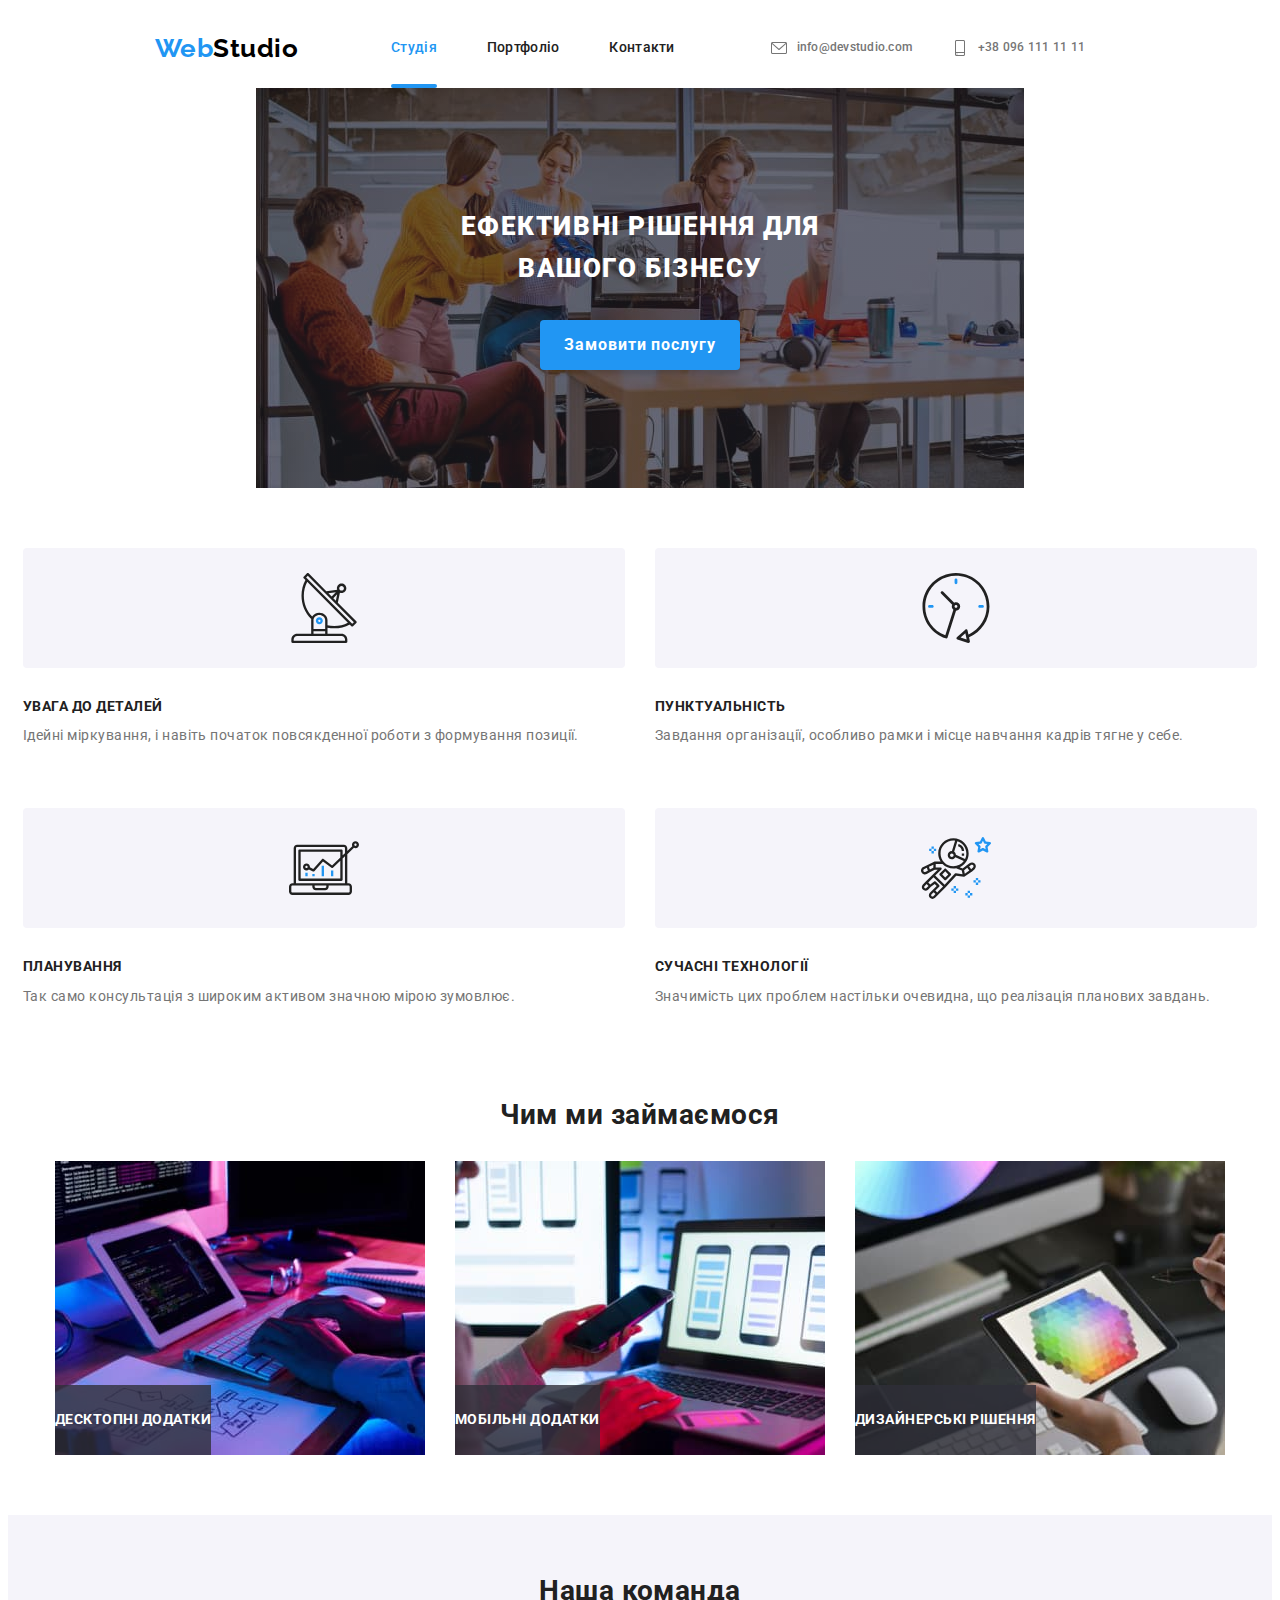
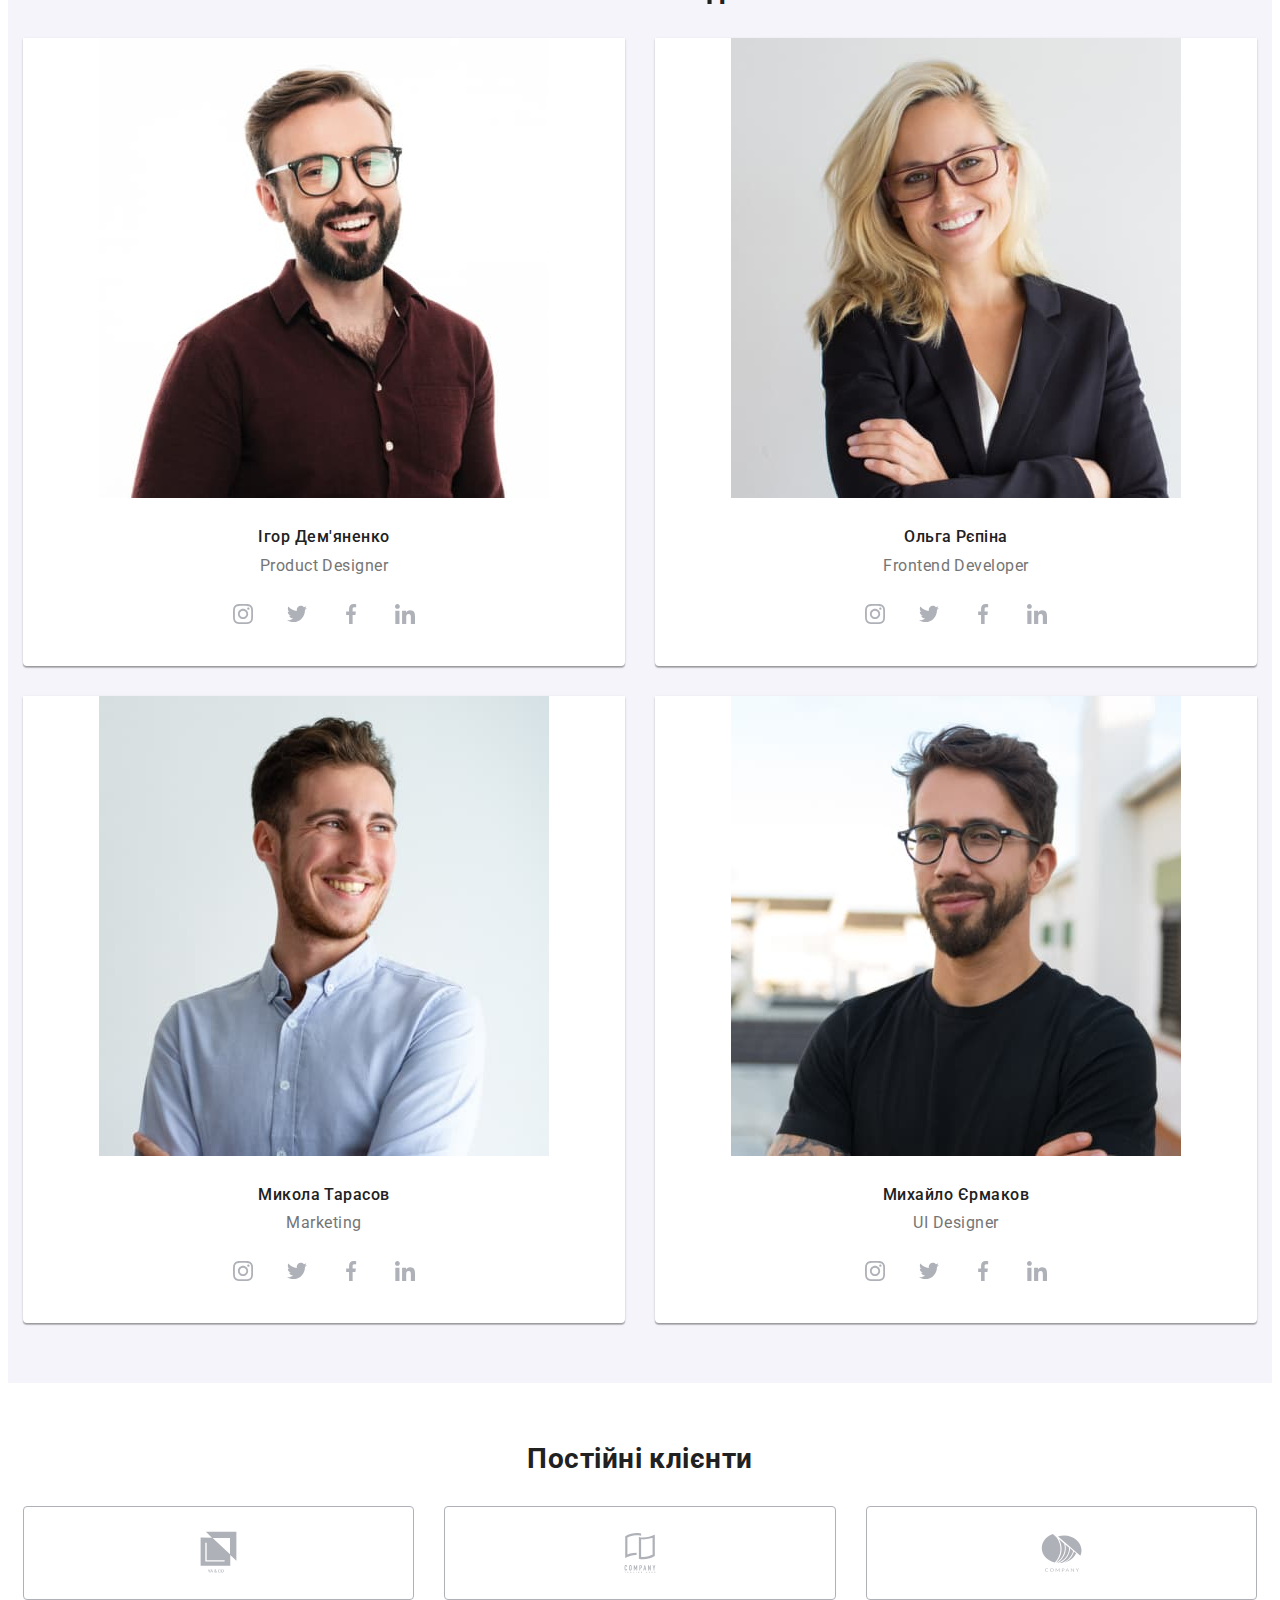
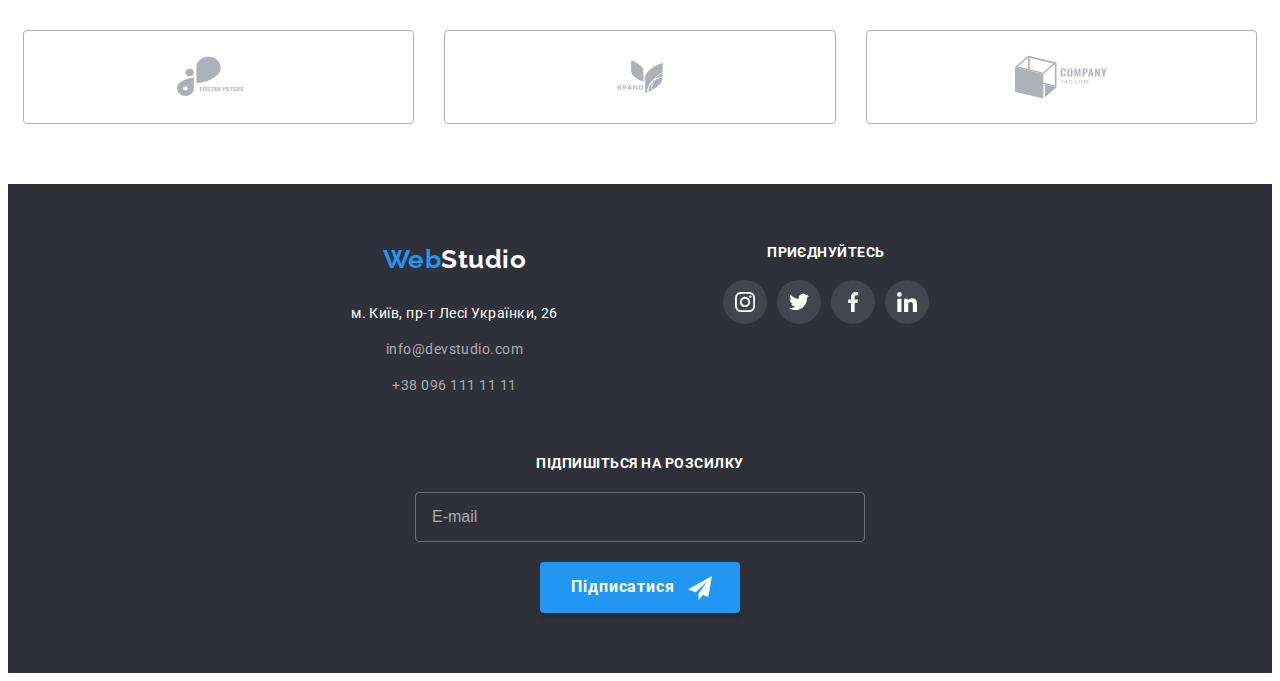
==== commit 06ce73b1: "edit tablet-version" ====
--- a/index.html
+++ b/index.html
@@ -426,66 +426,68 @@
     </main>
     <footer class="footer">
       <div class="container footer__container">
-        <div class="footer__adress">
-          <a href="./index.html" class="logo footer__logo"
-            >Web<span class="logo__footer">Studio</span></a
-          >
-          <address>
-            <ul class="footer__contact">
-              <li class="footer__item">
-                <a
-                  href="https://www.google.com.ua/maps/place/%D0%B1%D1%83%D0%BB.+%D0%9B%D0%B5%D1%81%D0%B8+%D0%A3%D0%BA%D1%80%D0%B0%D0%B8%D0%BD%D0%BA%D0%B8,+26,+%D0%9A%D0%B8%D0%B5%D0%B2,+02000/@50.4265807,30.5361918,17z/data=!3m1!4b1!4m5!3m4!1s0x40d4cf0e033ecbe9:0x57a4dffefec77da0!8m2!3d50.4265807!4d30.5383858?hl=ru"
-                  target="_blank"
-                  rel="noopener noreferrer nofollow"
-                  class="link link--white"
-                  >м. Київ, пр-т Лесі Українки, 26</a
-                >
-              </li>
-              <li class="footer__item">
-                <a href="mailto:info@devstudio.com" class="link link--grey"
-                  >info@devstudio.com</a
-                >
-              </li>
-              <li class="footer__item">
-                <a href="tel:+380961111111" class="link link--grey"
-                  >+38 096 111 11 11</a
-                >
+        <div class="container__adress">
+          <div class="footer__adress">
+            <a href="./index.html" class="logo footer__logo"
+              >Web<span class="logo__footer">Studio</span></a
+            >
+            <address>
+              <ul class="footer__contact">
+                <li class="footer__item">
+                  <a
+                    href="https://www.google.com.ua/maps/place/%D0%B1%D1%83%D0%BB.+%D0%9B%D0%B5%D1%81%D0%B8+%D0%A3%D0%BA%D1%80%D0%B0%D0%B8%D0%BD%D0%BA%D0%B8,+26,+%D0%9A%D0%B8%D0%B5%D0%B2,+02000/@50.4265807,30.5361918,17z/data=!3m1!4b1!4m5!3m4!1s0x40d4cf0e033ecbe9:0x57a4dffefec77da0!8m2!3d50.4265807!4d30.5383858?hl=ru"
+                    target="_blank"
+                    rel="noopener noreferrer nofollow"
+                    class="link link--white"
+                    >м. Київ, пр-т Лесі Українки, 26</a
+                  >
+                </li>
+                <li class="footer__item">
+                  <a href="mailto:info@devstudio.com" class="link link--grey"
+                    >info@devstudio.com</a
+                  >
+                </li>
+                <li class="footer__item">
+                  <a href="tel:+380961111111" class="link link--grey"
+                    >+38 096 111 11 11</a
+                  >
+                </li>
+              </ul>
+            </address>
+          </div>
+          <div class="footer-social">
+            <p class="footer-description">Приєднуйтесь</p>
+            <ul class="social-list social-list--footer">
+              <li>
+                <a class="icon icon--white" href="#">
+                  <svg width="20" height="20">
+                    <use href="./images/icons.svg#icon-instagram"></use>
+                  </svg>
+                </a>
+              </li>
+              <li>
+                <a class="icon icon--white" href="">
+                  <svg width="20" height="20">
+                    <use href="./images/icons.svg#icon-twitter"></use>
+                  </svg>
+                </a>
+              </li>
+              <li>
+                <a class="icon icon--white" href="">
+                  <svg width="20" height="20">
+                    <use href="./images/icons.svg#icon-facebook"></use>
+                  </svg>
+                </a>
+              </li>
+              <li>
+                <a class="icon icon--white" href="">
+                  <svg width="20" height="20">
+                    <use href="./images/icons.svg#icon-linkedin"></use>
+                  </svg>
+                </a>
               </li>
             </ul>
-          </address>
-        </div>
-        <div class="footer-social">
-          <p class="footer-description">Приєднуйтесь</p>
-          <ul class="social-list social-list--footer">
-            <li>
-              <a class="icon icon--white" href="#">
-                <svg width="20" height="20">
-                  <use href="./images/icons.svg#icon-instagram"></use>
-                </svg>
-              </a>
-            </li>
-            <li>
-              <a class="icon icon--white" href="">
-                <svg width="20" height="20">
-                  <use href="./images/icons.svg#icon-twitter"></use>
-                </svg>
-              </a>
-            </li>
-            <li>
-              <a class="icon icon--white" href="">
-                <svg width="20" height="20">
-                  <use href="./images/icons.svg#icon-facebook"></use>
-                </svg>
-              </a>
-            </li>
-            <li>
-              <a class="icon icon--white" href="">
-                <svg width="20" height="20">
-                  <use href="./images/icons.svg#icon-linkedin"></use>
-                </svg>
-              </a>
-            </li>
-          </ul>
+          </div>
         </div>
         <form class="form-email">
           <label for="subscribe" class="footer-description"
--- a/css/main.min.css
+++ b/css/main.min.css
@@ -1 +1 @@
-:root{--color-primary: #212121;--color-secondary: #757575;--color-accent: #2196f3;--color-background: #ffffff;--white-accent: #ffffff;--secondary-background: #2f303a;--black-logo: #000;--button-background: #f5f4fa;--color-icon: #AFB1B8}.is-hidden{opacity:0;visibility:hidden;pointer-events:none}.is-hidden .modal{-webkit-transform:translate(-50%, -50%) scale(0.9);transform:translate(-50%, -50%) scale(0.9)}.visually-hidden{position:absolute;white-space:nowrap;width:1px;height:1px;overflow:hidden;border:0;padding:0;clip:rect(0 0 0 0);-webkit-clip-path:inset(50%);clip-path:inset(50%);margin:-1px}body{color:var(--color-primary);font-family:"Roboto",sans-serif;font-size:16px;font-weight:600;background-color:var(--color-background);line-height:1.17;letter-spacing:.03em}img{display:block;max-width:100%;height:auto}ul{margin:0;padding:0;list-style-type:none}h1,h2,h3,p{margin-top:0}.advantages__title{font-size:14px;text-transform:uppercase;margin-bottom:10px;text-align:center}@media(min-width: 768px){.advantages__title{text-align:start}}.advantages__description{color:var(--color-secondary);font-size:14px;font-weight:initial;line-height:1.71;margin-bottom:0}.container{margin:0 auto;padding-left:15px;padding-right:15px}.subscribe-form{margin-top:20px}.subscribe-form__icon{position:absolute;right:28px;top:50%;-webkit-transform:translateY(-50%);transform:translateY(-50%);fill:var(--white-accent)}.subscribe-form__field{-webkit-box-sizing:border-box;box-sizing:border-box;color:var(--white-accent);padding:15px 16px;width:100%;height:50px;border:1px solid rgba(255,255,255,.3);border-radius:4px;background-color:inherit;margin:0 12px 20px 0}.subscribe-form__field::-webkit-input-placeholder{font-size:16px;color:rgba(255,255,255,.6)}.subscribe-form__field::-moz-placeholder{font-size:16px;color:rgba(255,255,255,.6)}.subscribe-form__field:-ms-input-placeholder{font-size:16px;color:rgba(255,255,255,.6)}.subscribe-form__field::-ms-input-placeholder{font-size:16px;color:rgba(255,255,255,.6)}.subscribe-form__field::placeholder{font-size:16px;color:rgba(255,255,255,.6)}.service-form__label{font-size:12px;font-weight:400;margin-bottom:4px;letter-spacing:.01em;color:var(--color-secondary);display:block}.service-form__textarea{resize:none;min-height:120px;width:100%;padding:12px 16px;border:1px solid rgba(33,33,33,.2);border-radius:4px;margin-bottom:20px;-webkit-transition:border-color 250ms cubic-bezier(0.4, 0, 0.2, 1);transition:border-color 250ms cubic-bezier(0.4, 0, 0.2, 1)}.service-form__textarea:focus{border-color:var(--color-accent);outline:none}.service-form__textarea::-webkit-input-placeholder{font-size:12px;color:rgba(117,117,117,.5);line-height:1.17;letter-spacing:.01em}.service-form__textarea::-moz-placeholder{font-size:12px;color:rgba(117,117,117,.5);line-height:1.17;letter-spacing:.01em}.service-form__textarea:-ms-input-placeholder{font-size:12px;color:rgba(117,117,117,.5);line-height:1.17;letter-spacing:.01em}.service-form__textarea::-ms-input-placeholder{font-size:12px;color:rgba(117,117,117,.5);line-height:1.17;letter-spacing:.01em}.service-form__textarea::placeholder{font-size:12px;color:rgba(117,117,117,.5);line-height:1.17;letter-spacing:.01em}.service-form__field{position:relative;margin-bottom:10px}.service-form__icon{position:absolute;top:50%;-webkit-transform:translateY(-50%);transform:translateY(-50%);left:15px;fill:var(--color-primary);-webkit-transition:fill 250ms cubic-bezier(0.4, 0, 0.2, 1);transition:fill 250ms cubic-bezier(0.4, 0, 0.2, 1)}.service-form__input{min-height:40px;width:100%;border:1px solid rgba(33,33,33,.2);border-radius:4px;padding-left:42px;-webkit-transition:border-color 250ms cubic-bezier(0.4, 0, 0.2, 1);transition:border-color 250ms cubic-bezier(0.4, 0, 0.2, 1)}.service-form__input:focus{border-color:var(--color-accent);outline:none}.service-form__input:focus+.service-form__icon{fill:var(--color-accent)}.form-email{text-align:center}.header--line{border-bottom:1px solid #ececec}@media(min-width: 768px){.header__container{display:-webkit-box;display:-ms-flexbox;display:flex;-webkit-box-pack:justify;-ms-flex-pack:justify;justify-content:space-between;height:80px}}.header__nav{display:-webkit-box;display:-ms-flexbox;display:flex;-webkit-box-align:center;-ms-flex-align:center;align-items:center;-webkit-box-pack:justify;-ms-flex-pack:justify;justify-content:space-between;margin:0 auto}@media(min-width: 768px){.header__menu{display:-webkit-box;display:-ms-flexbox;display:flex;gap:50px;margin-right:96px}}@media(min-width: 768px){.header__contact{display:-webkit-box;display:-ms-flexbox;display:flex;-webkit-box-orient:vertical;-webkit-box-direction:normal;-ms-flex-direction:column;flex-direction:column;-webkit-box-pack:center;-ms-flex-pack:center;justify-content:center}}.header__link{display:block;position:relative;color:var(--color-primary)}@media(min-width: 768px){.header__link{padding:32px 0}}.header__link--сurrent::after{position:absolute;content:"";bottom:0;left:0;width:100%;height:4px;background-color:var(--color-accent);border-radius:2px}.header__link,.link__contact{font-size:14px;font-weight:500;line-height:1.14;letter-spacing:.02em}.link__contact{font-size:12px}.header__list{display:none}@media(min-width: 768px){.header__list{display:-webkit-box;display:-ms-flexbox;display:flex}}.portfolio__item{background-color:var(--button-background);color:var(--color-primary);font-size:inherit;font-family:inherit;font-weight:500;line-height:1.62;letter-spacing:inherit;border-radius:4px;border:none;cursor:pointer;padding:6px 22px;-webkit-transition:background-color 250ms cubic-bezier(0.4, 0, 0.2, 1),color 250ms cubic-bezier(0.4, 0, 0.2, 1),-webkit-box-shadow 250ms cubic-bezier(0.4, 0, 0.2, 1);transition:background-color 250ms cubic-bezier(0.4, 0, 0.2, 1),color 250ms cubic-bezier(0.4, 0, 0.2, 1),-webkit-box-shadow 250ms cubic-bezier(0.4, 0, 0.2, 1);transition:background-color 250ms cubic-bezier(0.4, 0, 0.2, 1),color 250ms cubic-bezier(0.4, 0, 0.2, 1),box-shadow 250ms cubic-bezier(0.4, 0, 0.2, 1);transition:background-color 250ms cubic-bezier(0.4, 0, 0.2, 1),color 250ms cubic-bezier(0.4, 0, 0.2, 1),box-shadow 250ms cubic-bezier(0.4, 0, 0.2, 1),-webkit-box-shadow 250ms cubic-bezier(0.4, 0, 0.2, 1)}.portfolio__item:hover,.portfolio__item:focus{background-color:var(--color-accent);color:var(--white-accent);-webkit-box-shadow:0px 3px 1px rgba(0,0,0,.1),0px 1px 2px rgba(0,0,0,.08),0px 2px 2px rgba(0,0,0,.12);box-shadow:0px 3px 1px rgba(0,0,0,.1),0px 1px 2px rgba(0,0,0,.08),0px 2px 2px rgba(0,0,0,.12)}.portfolio__filter{margin-bottom:50px;display:-webkit-box;display:-ms-flexbox;display:flex;gap:8px;-webkit-box-pack:center;-ms-flex-pack:center;justify-content:center}.portfolio__list{display:-webkit-box;display:-ms-flexbox;display:flex;-ms-flex-wrap:wrap;flex-wrap:wrap;gap:30px}.portfolio-link{text-decoration:inherit;color:inherit;display:block;-webkit-transition:-webkit-box-shadow 250ms cubic-bezier(0.4, 0, 0.2, 1);transition:-webkit-box-shadow 250ms cubic-bezier(0.4, 0, 0.2, 1);transition:box-shadow 250ms cubic-bezier(0.4, 0, 0.2, 1);transition:box-shadow 250ms cubic-bezier(0.4, 0, 0.2, 1), -webkit-box-shadow 250ms cubic-bezier(0.4, 0, 0.2, 1)}.portfolio-link__description{position:relative;padding:20px 24px;border:1px solid #eee}.portfolio-link__title{font-size:18px;line-height:2;letter-spacing:.06em;margin-bottom:4px}.portfolio-link:hover,.portfolio-link:focus{-webkit-box-shadow:0px 1px 1px rgba(0,0,0,.12),0px 4px 4px rgba(0,0,0,.06),1px 4px 6px rgba(0,0,0,.16);box-shadow:0px 1px 1px rgba(0,0,0,.12),0px 4px 4px rgba(0,0,0,.06),1px 4px 6px rgba(0,0,0,.16)}.portfolio-link__thumb{position:relative;overflow:hidden}.portfolio-link__overlay{position:absolute;font-size:18px;font-weight:400;line-height:1.55;color:var(--white-accent);margin-bottom:0;left:0;top:0;height:100%;width:100%;padding:63px 24px;background-color:rgba(33,150,243,.9);-webkit-transform:translateY(100%);transform:translateY(100%);-webkit-transition:opacity 250ms cubic-bezier(0.4, 0, 0.2, 1),-webkit-transform 250ms cubic-bezier(0.4, 0, 0.2, 1);transition:opacity 250ms cubic-bezier(0.4, 0, 0.2, 1),-webkit-transform 250ms cubic-bezier(0.4, 0, 0.2, 1);transition:transform 250ms cubic-bezier(0.4, 0, 0.2, 1),opacity 250ms cubic-bezier(0.4, 0, 0.2, 1);transition:transform 250ms cubic-bezier(0.4, 0, 0.2, 1),opacity 250ms cubic-bezier(0.4, 0, 0.2, 1),-webkit-transform 250ms cubic-bezier(0.4, 0, 0.2, 1);opacity:0}.portfolio-link:hover .portfolio-link__overlay{-webkit-transform:translateY(0);transform:translateY(0);opacity:1}.text--broad-line{line-height:1.88}.section{padding:60px 0;background-color:var(--color-background)}.team__description{padding:30px 0}.team__item{background-color:var(--color-background);-webkit-box-shadow:0px 1px 3px rgba(0,0,0,.12),0px 1px 1px rgba(0,0,0,.14),0px 2px 1px rgba(0,0,0,.2);box-shadow:0px 1px 3px rgba(0,0,0,.12),0px 1px 1px rgba(0,0,0,.14),0px 2px 1px rgba(0,0,0,.2);border-radius:0px 0px 4px 4px;text-align:center;margin-bottom:30px}.team__item:last-child{margin-bottom:0}@media(min-width: 768px){.team__item{-ms-flex-preferred-size:calc((100% - 30px)/2);flex-basis:calc((100% - 30px)/2);margin-bottom:0px}}.team__title{font-weight:500;font-size:16px;margin-bottom:10px}.section--background-different{background-color:var(--button-background)}.title{font-size:28px;text-align:center;margin-bottom:30px}.text{color:var(--color-secondary);font-weight:400;margin-bottom:16px}.work{padding-top:0}.work__item{position:relative}.work__description{position:absolute;bottom:0;margin-bottom:0;font-size:14px;font-weight:700;line-height:1.14;text-transform:uppercase;color:var(--white-accent);padding:27px 0;text-align:center;background-color:rgba(47,48,58,.8)}.work__image{margin:0 auto}.main_section{padding-top:0}@media(max-width: 1200px){.main_section{display:none}}.primary-button{background-color:var(--color-accent);font-size:inherit;font-family:inherit;font-weight:700;line-height:1.88;letter-spacing:.06em;padding:10px 24px;color:var(--white-accent);-webkit-box-shadow:0px 4px 4px rgba(0,0,0,.15);box-shadow:0px 4px 4px rgba(0,0,0,.15);border-radius:4px;border:none;cursor:pointer;-webkit-transition:background-color 250ms cubic-bezier(0.4, 0, 0.2, 1);transition:background-color 250ms cubic-bezier(0.4, 0, 0.2, 1)}.primary-button:hover,.primary-button:focus{background-color:#188ce8}.primary-button--form{display:block;margin:auto}.primary-button--footer{padding:10px 62px 10px 28px}.button-close{position:absolute;top:8px;right:8px;width:30px;height:30px;border-radius:50%;border:1px solid rgba(0,0,0,.1);background-color:inherit;cursor:pointer}.button-close__icon{fill:#000;-webkit-transition:fill 250ms cubic-bezier(0.4, 0, 0.2, 1);transition:fill 250ms cubic-bezier(0.4, 0, 0.2, 1)}.button-close:hover .button-close__icon,.button-close:focus .button-close__icon{fill:var(--color-accent)}.button-container{position:relative;display:inline-block}.header__burger{border:none;background-color:inherit;width:40px;height:40px;padding-right:8px}@media(min-width: 768px){.header__burger{display:none}}.header__burger:hover,.header__burger:focus{fill:var(--color-accent)}.checkbox{position:relative;margin-bottom:30px}.checkbox__input{white-space:nowrap;width:1px;height:1px;overflow:hidden;border:0;padding:0;clip:rect(0 0 0 0);-webkit-clip-path:inset(50%);clip-path:inset(50%);margin:-1px}.checkbox__label{font-size:14px;color:var(--color-secondary);font-weight:400;line-height:1.71;position:relative;padding-left:36px;cursor:pointer}.hero{background-image:-webkit-gradient(linear, left top, right top, from(rgba(47, 48, 58, 0.4)), to(rgba(47, 48, 58, 0.4))),url(../images/banner.jpg);background-image:linear-gradient(to right, rgba(47, 48, 58, 0.4), rgba(47, 48, 58, 0.4)),url(../images/banner.jpg);background-repeat:no-repeat;max-width:480px;height:400px;margin:0 auto;background-position:center;background-size:cover;background-color:var(--secondary-background);padding:118px 0;text-align:center;-webkit-box-sizing:border-box;box-sizing:border-box}@media(min-device-pixel-ratio: 2),(-webkit-min-device-pixel-ratio: 2),(min-resolution: 192dpi),(min-resolution: 2dppx){.hero{background-image:-webkit-gradient(linear, left top, right top, from(rgba(47, 48, 58, 0.4)), to(rgba(47, 48, 58, 0.4))),url(../images/banner@2x.jpg);background-image:linear-gradient(to right, rgba(47, 48, 58, 0.4), rgba(47, 48, 58, 0.4)),url(../images/banner@2x.jpg)}}@media(min-width: 768px){.hero{background-image:-webkit-gradient(linear, left top, right top, from(rgba(47, 48, 58, 0.4)), to(rgba(47, 48, 58, 0.4))),url(../images/banner768.jpg);background-image:linear-gradient(to right, rgba(47, 48, 58, 0.4), rgba(47, 48, 58, 0.4)),url(../images/banner768.jpg);max-width:768px}}@media(min-width: 768px)and (min-device-pixel-ratio: 2),(min-width: 768px)and (-webkit-min-device-pixel-ratio: 2),(min-width: 768px)and (min-resolution: 192dpi),(min-width: 768px)and (min-resolution: 2dppx){.hero{background-image:-webkit-gradient(linear, left top, right top, from(rgba(47, 48, 58, 0.4)), to(rgba(47, 48, 58, 0.4))),url(../images/banner768@2x.jpg);background-image:linear-gradient(to right, rgba(47, 48, 58, 0.4), rgba(47, 48, 58, 0.4)),url(../images/banner768@2x.jpg)}}.hero__title{color:var(--white-accent);font-size:26px;line-height:1.61;text-align:center;font-weight:900;text-transform:uppercase;letter-spacing:.06em;margin:0 auto 30px}@media(min-width: 768px){.hero__title{width:360px}}.footer{background-color:var(--secondary-background);padding:60px 0}.footer__container{-webkit-box-align:baseline;-ms-flex-align:baseline;align-items:baseline}.footer__adress{text-align:center}.footer .link{line-height:1.71}.footer__item{font-size:14px;font-weight:400}.footer__item:not(:last-child){margin-bottom:12px}.footer-description{text-align:center;color:var(--white-accent);font-weight:700;font-size:14px;text-transform:uppercase;margin-bottom:20px}.footer__contact{margin-bottom:60px}.icon{display:-webkit-box;display:-ms-flexbox;display:flex;-webkit-box-align:center;-ms-flex-align:center;align-items:center;-webkit-box-pack:center;-ms-flex-pack:center;justify-content:center;width:44px;height:44px;-webkit-transition:fill 250ms cubic-bezier(0.4, 0, 0.2, 1),background-color 250ms cubic-bezier(0.4, 0, 0.2, 1);transition:fill 250ms cubic-bezier(0.4, 0, 0.2, 1),background-color 250ms cubic-bezier(0.4, 0, 0.2, 1)}.header__icon{margin-right:10px}.header__icon:hover,.header__icon:focus{fill:currentColor}.advantages__icon{display:-webkit-box;display:-ms-flexbox;display:flex;height:120px;background-color:var(--button-background);-webkit-box-align:center;-ms-flex-align:center;align-items:center;-webkit-box-pack:center;-ms-flex-pack:center;justify-content:center;margin-bottom:30px;border-radius:4px}.icon--grey{fill:var(--color-icon);border-radius:50%}.icon--grey:hover,.icon--grey:focus{fill:var(--white-accent);background-color:var(--color-accent);border-radius:50%}.icon--white{fill:var(--white-accent);background-color:rgba(255,255,255,.1);border-radius:50%}.icon--white:hover,.icon--white:focus{background-color:var(--color-accent)}.clients__icon{display:-webkit-box;display:-ms-flexbox;display:flex;-webkit-box-pack:center;-ms-flex-pack:center;justify-content:center;-webkit-box-align:center;-ms-flex-align:center;align-items:center;height:92px;border:1px solid var(--color-icon);fill:var(--color-icon);border-radius:4px;-webkit-transition:fill 250ms cubic-bezier(0.4, 0, 0.2, 1),border 250ms cubic-bezier(0.4, 0, 0.2, 1);transition:fill 250ms cubic-bezier(0.4, 0, 0.2, 1),border 250ms cubic-bezier(0.4, 0, 0.2, 1)}.clients__icon:hover,.clients__icon:focus{fill:var(--color-accent);border:1px solid var(--color-accent)}.checkbox__icon{position:absolute;fill:rgba(0,0,0,0);border:2px solid var(--color-primary);border-radius:2px;margin:4px 0 0 12px;-webkit-transition:fill 250ms cubic-bezier(0.4, 0, 0.2, 1),background-color 250ms cubic-bezier(0.4, 0, 0.2, 1),border-color 250ms cubic-bezier(0.4, 0, 0.2, 1);transition:fill 250ms cubic-bezier(0.4, 0, 0.2, 1),background-color 250ms cubic-bezier(0.4, 0, 0.2, 1),border-color 250ms cubic-bezier(0.4, 0, 0.2, 1)}.checkbox__input:checked+.checkbox__icon{fill:var(--white-accent);background-color:var(--color-accent);border-color:var(--color-accent)}.link{text-decoration:none;font-style:normal;-webkit-transition:color 250ms cubic-bezier(0.4, 0, 0.2, 1);transition:color 250ms cubic-bezier(0.4, 0, 0.2, 1)}.link--white,.link--footer{font-size:14px;font-weight:400}.link--white{color:var(--white-accent)}.link--grey{color:rgba(255,255,255,.6)}.link__contact{color:var(--color-secondary);display:-webkit-box;display:-ms-flexbox;display:flex;-webkit-box-align:center;-ms-flex-align:center;align-items:center;fill:currentColor}.link:hover,.link:focus{color:var(--color-accent)}.header__link--сurrent{color:var(--color-accent)}.checkbox__link{color:var(--color-accent);-webkit-text-decoration-skip-ink:none;text-decoration-skip-ink:none}.main-list{display:-webkit-box;display:-ms-flexbox;display:flex;-webkit-box-pack:center;-ms-flex-pack:center;justify-content:center;-ms-flex-wrap:wrap;flex-wrap:wrap}@media(min-width: 768px){.main-list{gap:30px}}.main-list--gap{gap:30px}.main-list__clients{-ms-flex-preferred-size:calc((100% - 30px)/2);flex-basis:calc((100% - 30px)/2)}@media(min-width: 768px){.main-list__clients{-ms-flex-preferred-size:calc((100% - 60px)/3);flex-basis:calc((100% - 60px)/3)}}@media(min-width: 768px){.main-list__item{-ms-flex-preferred-size:calc((100% - 30px)/2);flex-basis:calc((100% - 30px)/2)}}.main-list__item:not(:last-child){margin-bottom:30px}.social-list{display:-webkit-box;display:-ms-flexbox;display:flex;gap:10px;-webkit-box-pack:center;-ms-flex-pack:center;justify-content:center}.social-list--footer{margin-bottom:60px}.logo{font-family:"Raleway",sans-serif;font-size:24px;font-weight:700;line-height:1.38;color:var(--color-accent);text-decoration:none}@media(min-width: 1200px){.logo{font-size:26px;line-height:1.17}}.logo__header{color:var(--black-logo)}@media(min-width: 768px){.logo__header{margin-right:93px}}.logo__footer{color:var(--white-accent)}.footer__logo{display:block;margin-bottom:28px;text-align:center}.mobile-menu{position:fixed;top:0;left:0;width:100%;height:100%;background-color:var(--color-background);display:none;overflow:auto}.mobile-menu.is-open{display:block}.mobile-menu__close{width:40px;height:40px;position:absolute;top:21px;right:25px;border:none;background-color:inherit}.mobile-menu__close:hover,.mobile-menu__close:focus{fill:var(--color-accent)}.mobile-menu__container{padding:48px 40px}.mobile-nav{margin-bottom:306px}.mobile-nav__item:not(:last-child){padding-bottom:32px}.mobile-nav__link{display:block;font-size:40px;font-weight:500;text-decoration:none;color:var(--color-primary)}.mobile-nav__link:hover,.mobile-nav__link:focus{color:var(--color-accent)}.mobile-contact{margin-bottom:64px}.mobile-contact__tel{display:block;font-size:34px;text-decoration:none;color:var(--color-accent);padding-bottom:32px;font-weight:500}.mobile-contact__mail{font-size:24px;text-decoration:none;color:var(--color-secondary);font-weight:500}.mobile-social{display:-webkit-box;display:-ms-flexbox;display:flex;-ms-flex-wrap:wrap;flex-wrap:wrap}.mobile-social__link{font-size:18px;font-weight:500;text-decoration:none;line-height:1.22;color:var(--color-accent)}.mobile-social__item:not(:last-child){border-right:1px solid rgba(33,33,33,.2);padding-right:10px}.mobile-social__item:not(:first-child){padding-left:10px}.modal{position:absolute;background-color:var(--color-background);width:100%;max-width:450px;height:100%;max-height:581px;top:50%;left:50%;padding:40px;margin-top:95px;-webkit-transform:translate(-50%, -50%) scale(1);transform:translate(-50%, -50%) scale(1);-webkit-box-shadow:0px 1px 3px rgba(0,0,0,.12),0px 1px 1px rgba(0,0,0,.14),0px 2px 1px rgba(0,0,0,.2);box-shadow:0px 1px 3px rgba(0,0,0,.12),0px 1px 1px rgba(0,0,0,.14),0px 2px 1px rgba(0,0,0,.2);border-radius:4px;overflow:auto;-webkit-transition:visibility 250ms cubic-bezier(0.4, 0, 0.2, 1),-webkit-transform 250ms cubic-bezier(0.4, 0, 0.2, 1);transition:visibility 250ms cubic-bezier(0.4, 0, 0.2, 1),-webkit-transform 250ms cubic-bezier(0.4, 0, 0.2, 1);transition:transform 250ms cubic-bezier(0.4, 0, 0.2, 1),visibility 250ms cubic-bezier(0.4, 0, 0.2, 1);transition:transform 250ms cubic-bezier(0.4, 0, 0.2, 1),visibility 250ms cubic-bezier(0.4, 0, 0.2, 1),-webkit-transform 250ms cubic-bezier(0.4, 0, 0.2, 1)}.modal__title{text-align:center;font-size:20px;line-height:1.15;margin-bottom:12px}.backdrop{position:fixed;background-color:rgba(0,0,0,.2);top:0;left:0;width:100%;height:100%;opacity:1;-webkit-transition:opacity 250ms cubic-bezier(0.4, 0, 0.2, 1);transition:opacity 250ms cubic-bezier(0.4, 0, 0.2, 1)}/*# sourceMappingURL=main.min.css.map */+:root{--color-primary: #212121;--color-secondary: #757575;--color-accent: #2196f3;--color-background: #ffffff;--white-accent: #ffffff;--secondary-background: #2f303a;--black-logo: #000;--button-background: #f5f4fa;--color-icon: #AFB1B8}.is-hidden{opacity:0;visibility:hidden;pointer-events:none}.is-hidden .modal{-webkit-transform:translate(-50%, -50%) scale(0.9);transform:translate(-50%, -50%) scale(0.9)}.visually-hidden{position:absolute;white-space:nowrap;width:1px;height:1px;overflow:hidden;border:0;padding:0;clip:rect(0 0 0 0);-webkit-clip-path:inset(50%);clip-path:inset(50%);margin:-1px}body{color:var(--color-primary);font-family:"Roboto",sans-serif;font-size:16px;font-weight:600;background-color:var(--color-background);line-height:1.17;letter-spacing:.03em}img{display:block;max-width:100%;height:auto}ul{margin:0;padding:0;list-style-type:none}h1,h2,h3,p{margin-top:0}.advantages__title{font-size:14px;text-transform:uppercase;margin-bottom:10px;text-align:center}@media(min-width: 768px){.advantages__title{text-align:start}}.advantages__description{color:var(--color-secondary);font-size:14px;font-weight:initial;line-height:1.71;margin-bottom:0}.container{margin:0 auto;padding-left:15px;padding-right:15px}.subscribe-form{margin-top:20px}.subscribe-form__icon{position:absolute;right:28px;top:50%;-webkit-transform:translateY(-50%);transform:translateY(-50%);fill:var(--white-accent)}.subscribe-form__field{-webkit-box-sizing:border-box;box-sizing:border-box;color:var(--white-accent);padding:15px 16px;width:100%;height:50px;border:1px solid rgba(255,255,255,.3);border-radius:4px;background-color:inherit;margin:0 auto 20px auto}@media(min-width: 768px){.subscribe-form__field{width:450px;display:block}}.subscribe-form__field::-webkit-input-placeholder{font-size:16px;color:rgba(255,255,255,.6)}.subscribe-form__field::-moz-placeholder{font-size:16px;color:rgba(255,255,255,.6)}.subscribe-form__field:-ms-input-placeholder{font-size:16px;color:rgba(255,255,255,.6)}.subscribe-form__field::-ms-input-placeholder{font-size:16px;color:rgba(255,255,255,.6)}.subscribe-form__field::placeholder{font-size:16px;color:rgba(255,255,255,.6)}.service-form__label{font-size:12px;font-weight:400;margin-bottom:4px;letter-spacing:.01em;color:var(--color-secondary);display:block}.service-form__textarea{resize:none;min-height:120px;width:100%;padding:12px 16px;border:1px solid rgba(33,33,33,.2);border-radius:4px;margin-bottom:20px;-webkit-transition:border-color 250ms cubic-bezier(0.4, 0, 0.2, 1);transition:border-color 250ms cubic-bezier(0.4, 0, 0.2, 1)}.service-form__textarea:focus{border-color:var(--color-accent);outline:none}.service-form__textarea::-webkit-input-placeholder{font-size:12px;color:rgba(117,117,117,.5);line-height:1.17;letter-spacing:.01em}.service-form__textarea::-moz-placeholder{font-size:12px;color:rgba(117,117,117,.5);line-height:1.17;letter-spacing:.01em}.service-form__textarea:-ms-input-placeholder{font-size:12px;color:rgba(117,117,117,.5);line-height:1.17;letter-spacing:.01em}.service-form__textarea::-ms-input-placeholder{font-size:12px;color:rgba(117,117,117,.5);line-height:1.17;letter-spacing:.01em}.service-form__textarea::placeholder{font-size:12px;color:rgba(117,117,117,.5);line-height:1.17;letter-spacing:.01em}.service-form__field{position:relative;margin-bottom:10px}.service-form__icon{position:absolute;top:50%;-webkit-transform:translateY(-50%);transform:translateY(-50%);left:15px;fill:var(--color-primary);-webkit-transition:fill 250ms cubic-bezier(0.4, 0, 0.2, 1);transition:fill 250ms cubic-bezier(0.4, 0, 0.2, 1)}.service-form__input{min-height:40px;width:100%;border:1px solid rgba(33,33,33,.2);border-radius:4px;padding-left:42px;-webkit-transition:border-color 250ms cubic-bezier(0.4, 0, 0.2, 1);transition:border-color 250ms cubic-bezier(0.4, 0, 0.2, 1)}.service-form__input:focus{border-color:var(--color-accent);outline:none}.service-form__input:focus+.service-form__icon{fill:var(--color-accent)}.form-email{text-align:center}.header--line{border-bottom:1px solid #ececec}@media(min-width: 768px){.header__container{display:-webkit-box;display:-ms-flexbox;display:flex;-webkit-box-pack:justify;-ms-flex-pack:justify;justify-content:space-between;height:80px}}.header__nav{display:-webkit-box;display:-ms-flexbox;display:flex;-webkit-box-align:center;-ms-flex-align:center;align-items:center;-webkit-box-pack:justify;-ms-flex-pack:justify;justify-content:space-between;margin:0 auto}@media(min-width: 768px){.header__menu{display:-webkit-box;display:-ms-flexbox;display:flex;gap:50px;margin-right:96px}}.header__contact{display:-webkit-box;display:-ms-flexbox;display:flex}@media(max-width: 1199px){.header__contact{-webkit-box-orient:vertical;-webkit-box-direction:normal;-ms-flex-direction:column;flex-direction:column;-webkit-box-pack:center;-ms-flex-pack:center;justify-content:center}}@media(min-width: 1200px){.header__contact{-webkit-box-align:center;-ms-flex-align:center;align-items:center}}.header__link{display:block;position:relative;color:var(--color-primary)}@media(min-width: 768px){.header__link{padding:32px 0}}.header__link--сurrent::after{position:absolute;content:"";bottom:0;left:0;width:100%;height:4px;background-color:var(--color-accent);border-radius:2px}.header__link,.link__contact{font-size:14px;font-weight:500;line-height:1.14;letter-spacing:.02em}.link__contact{font-size:12px}.header__list{display:none}@media(min-width: 768px){.header__list{display:-webkit-box;display:-ms-flexbox;display:flex}}.portfolio__item{background-color:var(--button-background);color:var(--color-primary);font-size:inherit;font-family:inherit;font-weight:500;line-height:1.62;letter-spacing:inherit;border-radius:4px;border:none;cursor:pointer;padding:6px 22px;-webkit-transition:background-color 250ms cubic-bezier(0.4, 0, 0.2, 1),color 250ms cubic-bezier(0.4, 0, 0.2, 1),-webkit-box-shadow 250ms cubic-bezier(0.4, 0, 0.2, 1);transition:background-color 250ms cubic-bezier(0.4, 0, 0.2, 1),color 250ms cubic-bezier(0.4, 0, 0.2, 1),-webkit-box-shadow 250ms cubic-bezier(0.4, 0, 0.2, 1);transition:background-color 250ms cubic-bezier(0.4, 0, 0.2, 1),color 250ms cubic-bezier(0.4, 0, 0.2, 1),box-shadow 250ms cubic-bezier(0.4, 0, 0.2, 1);transition:background-color 250ms cubic-bezier(0.4, 0, 0.2, 1),color 250ms cubic-bezier(0.4, 0, 0.2, 1),box-shadow 250ms cubic-bezier(0.4, 0, 0.2, 1),-webkit-box-shadow 250ms cubic-bezier(0.4, 0, 0.2, 1)}.portfolio__item:hover,.portfolio__item:focus{background-color:var(--color-accent);color:var(--white-accent);-webkit-box-shadow:0px 3px 1px rgba(0,0,0,.1),0px 1px 2px rgba(0,0,0,.08),0px 2px 2px rgba(0,0,0,.12);box-shadow:0px 3px 1px rgba(0,0,0,.1),0px 1px 2px rgba(0,0,0,.08),0px 2px 2px rgba(0,0,0,.12)}.portfolio__filter{margin-bottom:50px;display:-webkit-box;display:-ms-flexbox;display:flex;gap:8px;-webkit-box-pack:center;-ms-flex-pack:center;justify-content:center}.portfolio__list{display:-webkit-box;display:-ms-flexbox;display:flex;-ms-flex-wrap:wrap;flex-wrap:wrap;gap:30px}.portfolio-link{text-decoration:inherit;color:inherit;display:block;-webkit-transition:-webkit-box-shadow 250ms cubic-bezier(0.4, 0, 0.2, 1);transition:-webkit-box-shadow 250ms cubic-bezier(0.4, 0, 0.2, 1);transition:box-shadow 250ms cubic-bezier(0.4, 0, 0.2, 1);transition:box-shadow 250ms cubic-bezier(0.4, 0, 0.2, 1), -webkit-box-shadow 250ms cubic-bezier(0.4, 0, 0.2, 1)}.portfolio-link__description{position:relative;padding:20px 24px;border:1px solid #eee}.portfolio-link__title{font-size:18px;line-height:2;letter-spacing:.06em;margin-bottom:4px}.portfolio-link:hover,.portfolio-link:focus{-webkit-box-shadow:0px 1px 1px rgba(0,0,0,.12),0px 4px 4px rgba(0,0,0,.06),1px 4px 6px rgba(0,0,0,.16);box-shadow:0px 1px 1px rgba(0,0,0,.12),0px 4px 4px rgba(0,0,0,.06),1px 4px 6px rgba(0,0,0,.16)}.portfolio-link__thumb{position:relative;overflow:hidden}.portfolio-link__overlay{position:absolute;font-size:18px;font-weight:400;line-height:1.55;color:var(--white-accent);margin-bottom:0;left:0;top:0;height:100%;width:100%;padding:63px 24px;background-color:rgba(33,150,243,.9);-webkit-transform:translateY(100%);transform:translateY(100%);-webkit-transition:opacity 250ms cubic-bezier(0.4, 0, 0.2, 1),-webkit-transform 250ms cubic-bezier(0.4, 0, 0.2, 1);transition:opacity 250ms cubic-bezier(0.4, 0, 0.2, 1),-webkit-transform 250ms cubic-bezier(0.4, 0, 0.2, 1);transition:transform 250ms cubic-bezier(0.4, 0, 0.2, 1),opacity 250ms cubic-bezier(0.4, 0, 0.2, 1);transition:transform 250ms cubic-bezier(0.4, 0, 0.2, 1),opacity 250ms cubic-bezier(0.4, 0, 0.2, 1),-webkit-transform 250ms cubic-bezier(0.4, 0, 0.2, 1);opacity:0}.portfolio-link:hover .portfolio-link__overlay{-webkit-transform:translateY(0);transform:translateY(0);opacity:1}.text--broad-line{line-height:1.88}.section{padding:60px 0;background-color:var(--color-background)}.team__description{padding:30px 0}.team__item{background-color:var(--color-background);-webkit-box-shadow:0px 1px 3px rgba(0,0,0,.12),0px 1px 1px rgba(0,0,0,.14),0px 2px 1px rgba(0,0,0,.2);box-shadow:0px 1px 3px rgba(0,0,0,.12),0px 1px 1px rgba(0,0,0,.14),0px 2px 1px rgba(0,0,0,.2);border-radius:0px 0px 4px 4px;text-align:center;margin-bottom:30px}.team__item:last-child{margin-bottom:0}@media(min-width: 768px){.team__item{-ms-flex-preferred-size:calc((100% - 30px)/2);flex-basis:calc((100% - 30px)/2);margin-bottom:0px}}.team__title{font-weight:500;font-size:16px;margin-bottom:10px}.section--background-different{background-color:var(--button-background)}.title{font-size:28px;text-align:center;margin-bottom:30px}.text{color:var(--color-secondary);font-weight:400;margin-bottom:16px}.work{padding-top:0}.work__item{position:relative}.work__description{position:absolute;bottom:0;margin-bottom:0;font-size:14px;font-weight:700;line-height:1.14;text-transform:uppercase;color:var(--white-accent);padding:27px 0;text-align:center;background-color:rgba(47,48,58,.8)}.work__image{margin:0 auto}.main_section{padding-top:0}@media(max-width: 1200px){.main_section{display:none}}.primary-button{background-color:var(--color-accent);font-size:inherit;font-family:inherit;font-weight:700;line-height:1.88;letter-spacing:.06em;padding:10px 24px;color:var(--white-accent);-webkit-box-shadow:0px 4px 4px rgba(0,0,0,.15);box-shadow:0px 4px 4px rgba(0,0,0,.15);border-radius:4px;border:none;cursor:pointer;-webkit-transition:background-color 250ms cubic-bezier(0.4, 0, 0.2, 1);transition:background-color 250ms cubic-bezier(0.4, 0, 0.2, 1)}.primary-button:hover,.primary-button:focus{background-color:#188ce8}.primary-button--form{display:block;margin:auto}.primary-button--footer{padding:10px 62px 10px 28px;width:200px}.button-close{position:absolute;top:8px;right:8px;width:30px;height:30px;border-radius:50%;border:1px solid rgba(0,0,0,.1);background-color:inherit;cursor:pointer}.button-close__icon{fill:#000;-webkit-transition:fill 250ms cubic-bezier(0.4, 0, 0.2, 1);transition:fill 250ms cubic-bezier(0.4, 0, 0.2, 1)}.button-close:hover .button-close__icon,.button-close:focus .button-close__icon{fill:var(--color-accent)}.button-container{position:relative;display:inline-block}.header__burger{border:none;background-color:inherit;width:40px;height:40px;padding-right:8px}@media(min-width: 768px){.header__burger{display:none}}.header__burger:hover,.header__burger:focus{fill:var(--color-accent)}.checkbox{position:relative;margin-bottom:30px}.checkbox__input{white-space:nowrap;width:1px;height:1px;overflow:hidden;border:0;padding:0;clip:rect(0 0 0 0);-webkit-clip-path:inset(50%);clip-path:inset(50%);margin:-1px}.checkbox__label{font-size:14px;color:var(--color-secondary);font-weight:400;line-height:1.71;position:relative;padding-left:36px;cursor:pointer}.hero{background-image:-webkit-gradient(linear, left top, right top, from(rgba(47, 48, 58, 0.4)), to(rgba(47, 48, 58, 0.4))),url(../images/banner.jpg);background-image:linear-gradient(to right, rgba(47, 48, 58, 0.4), rgba(47, 48, 58, 0.4)),url(../images/banner.jpg);background-repeat:no-repeat;max-width:480px;height:400px;margin:0 auto;background-position:center;background-size:cover;background-color:var(--secondary-background);padding:118px 0;text-align:center;-webkit-box-sizing:border-box;box-sizing:border-box}@media(min-device-pixel-ratio: 2),(-webkit-min-device-pixel-ratio: 2),(min-resolution: 192dpi),(min-resolution: 2dppx){.hero{background-image:-webkit-gradient(linear, left top, right top, from(rgba(47, 48, 58, 0.4)), to(rgba(47, 48, 58, 0.4))),url(../images/banner@2x.jpg);background-image:linear-gradient(to right, rgba(47, 48, 58, 0.4), rgba(47, 48, 58, 0.4)),url(../images/banner@2x.jpg)}}@media(min-width: 768px){.hero{background-image:-webkit-gradient(linear, left top, right top, from(rgba(47, 48, 58, 0.4)), to(rgba(47, 48, 58, 0.4))),url(../images/banner768.jpg);background-image:linear-gradient(to right, rgba(47, 48, 58, 0.4), rgba(47, 48, 58, 0.4)),url(../images/banner768.jpg);max-width:768px}}@media(min-width: 768px)and (min-device-pixel-ratio: 2),(min-width: 768px)and (-webkit-min-device-pixel-ratio: 2),(min-width: 768px)and (min-resolution: 192dpi),(min-width: 768px)and (min-resolution: 2dppx){.hero{background-image:-webkit-gradient(linear, left top, right top, from(rgba(47, 48, 58, 0.4)), to(rgba(47, 48, 58, 0.4))),url(../images/banner768@2x.jpg);background-image:linear-gradient(to right, rgba(47, 48, 58, 0.4), rgba(47, 48, 58, 0.4)),url(../images/banner768@2x.jpg)}}.hero__title{color:var(--white-accent);font-size:26px;line-height:1.61;text-align:center;font-weight:900;text-transform:uppercase;letter-spacing:.06em;margin:0 auto 30px}@media(min-width: 768px){.hero__title{width:360px}}.footer{background-color:var(--secondary-background);padding:60px 0}.footer__container{-webkit-box-align:baseline;-ms-flex-align:baseline;align-items:baseline}.footer__adress{text-align:center}.footer .link{line-height:1.71}.footer__item{font-size:14px;font-weight:400}.footer__item:not(:last-child){margin-bottom:12px}.footer-description{text-align:center;color:var(--white-accent);font-weight:700;font-size:14px;text-transform:uppercase;margin-bottom:20px}.footer__contact{margin-bottom:60px}@media(min-width: 768px){.container__adress{display:-webkit-box;display:-ms-flexbox;display:flex;-webkit-box-pack:center;-ms-flex-pack:center;justify-content:center;gap:165px;margin-bottom:60px;height:150px}}.icon{display:-webkit-box;display:-ms-flexbox;display:flex;-webkit-box-align:center;-ms-flex-align:center;align-items:center;-webkit-box-pack:center;-ms-flex-pack:center;justify-content:center;width:44px;height:44px;-webkit-transition:fill 250ms cubic-bezier(0.4, 0, 0.2, 1),background-color 250ms cubic-bezier(0.4, 0, 0.2, 1);transition:fill 250ms cubic-bezier(0.4, 0, 0.2, 1),background-color 250ms cubic-bezier(0.4, 0, 0.2, 1)}.header__icon{margin-right:10px}.header__icon:hover,.header__icon:focus{fill:currentColor}.advantages__icon{display:-webkit-box;display:-ms-flexbox;display:flex;height:120px;background-color:var(--button-background);-webkit-box-align:center;-ms-flex-align:center;align-items:center;-webkit-box-pack:center;-ms-flex-pack:center;justify-content:center;margin-bottom:30px;border-radius:4px}.icon--grey{fill:var(--color-icon);border-radius:50%}.icon--grey:hover,.icon--grey:focus{fill:var(--white-accent);background-color:var(--color-accent);border-radius:50%}.icon--white{fill:var(--white-accent);background-color:rgba(255,255,255,.1);border-radius:50%}.icon--white:hover,.icon--white:focus{background-color:var(--color-accent)}.clients__icon{display:-webkit-box;display:-ms-flexbox;display:flex;-webkit-box-pack:center;-ms-flex-pack:center;justify-content:center;-webkit-box-align:center;-ms-flex-align:center;align-items:center;height:92px;border:1px solid var(--color-icon);fill:var(--color-icon);border-radius:4px;-webkit-transition:fill 250ms cubic-bezier(0.4, 0, 0.2, 1),border 250ms cubic-bezier(0.4, 0, 0.2, 1);transition:fill 250ms cubic-bezier(0.4, 0, 0.2, 1),border 250ms cubic-bezier(0.4, 0, 0.2, 1)}.clients__icon:hover,.clients__icon:focus{fill:var(--color-accent);border:1px solid var(--color-accent)}.checkbox__icon{position:absolute;fill:rgba(0,0,0,0);border:2px solid var(--color-primary);border-radius:2px;margin:4px 0 0 12px;-webkit-transition:fill 250ms cubic-bezier(0.4, 0, 0.2, 1),background-color 250ms cubic-bezier(0.4, 0, 0.2, 1),border-color 250ms cubic-bezier(0.4, 0, 0.2, 1);transition:fill 250ms cubic-bezier(0.4, 0, 0.2, 1),background-color 250ms cubic-bezier(0.4, 0, 0.2, 1),border-color 250ms cubic-bezier(0.4, 0, 0.2, 1)}.checkbox__input:checked+.checkbox__icon{fill:var(--white-accent);background-color:var(--color-accent);border-color:var(--color-accent)}.link{text-decoration:none;font-style:normal;-webkit-transition:color 250ms cubic-bezier(0.4, 0, 0.2, 1);transition:color 250ms cubic-bezier(0.4, 0, 0.2, 1)}.link--white,.link--footer{font-size:14px;font-weight:400}.link--white{color:var(--white-accent)}.link--grey{color:rgba(255,255,255,.6)}.link__contact{color:var(--color-secondary);display:-webkit-box;display:-ms-flexbox;display:flex;-webkit-box-align:center;-ms-flex-align:center;align-items:center;fill:currentColor}@media(min-width: 1200px){.link__contact{padding-right:40px}}.link:hover,.link:focus{color:var(--color-accent)}.header__link--сurrent{color:var(--color-accent)}.checkbox__link{color:var(--color-accent);-webkit-text-decoration-skip-ink:none;text-decoration-skip-ink:none}.main-list{display:-webkit-box;display:-ms-flexbox;display:flex;-webkit-box-pack:center;-ms-flex-pack:center;justify-content:center;-ms-flex-wrap:wrap;flex-wrap:wrap}@media(min-width: 768px){.main-list{gap:30px}}.main-list--gap{gap:30px}.main-list__clients{-ms-flex-preferred-size:calc((100% - 30px)/2);flex-basis:calc((100% - 30px)/2)}@media(min-width: 768px){.main-list__clients{-ms-flex-preferred-size:calc((100% - 60px)/3);flex-basis:calc((100% - 60px)/3)}}@media(min-width: 768px){.main-list__item{-ms-flex-preferred-size:calc((100% - 30px)/2);flex-basis:calc((100% - 30px)/2)}}.main-list__item:not(:last-child){margin-bottom:30px}.social-list{display:-webkit-box;display:-ms-flexbox;display:flex;gap:10px;-webkit-box-pack:center;-ms-flex-pack:center;justify-content:center}.social-list--footer{margin-bottom:60px}.logo{font-family:"Raleway",sans-serif;font-size:24px;font-weight:700;line-height:1.38;color:var(--color-accent);text-decoration:none}@media(min-width: 1200px){.logo{font-size:26px;line-height:1.17}}.logo__header{color:var(--black-logo)}@media(min-width: 768px){.logo__header{margin-right:93px}}.logo__footer{color:var(--white-accent)}.footer__logo{display:block;margin-bottom:28px;text-align:center}.mobile-menu{position:fixed;top:0;left:0;width:100%;height:100%;background-color:var(--color-background);display:none;overflow:auto}.mobile-menu.is-open{display:block}.mobile-menu__close{width:40px;height:40px;position:absolute;top:21px;right:25px;border:none;background-color:inherit}.mobile-menu__close:hover,.mobile-menu__close:focus{fill:var(--color-accent)}.mobile-menu__container{padding:48px 40px}.mobile-nav{margin-bottom:306px}.mobile-nav__item:not(:last-child){padding-bottom:32px}.mobile-nav__link{display:block;font-size:40px;font-weight:500;text-decoration:none;color:var(--color-primary)}.mobile-nav__link:hover,.mobile-nav__link:focus{color:var(--color-accent)}.mobile-contact{margin-bottom:64px}.mobile-contact__tel{display:block;font-size:34px;text-decoration:none;color:var(--color-accent);padding-bottom:32px;font-weight:500}.mobile-contact__mail{font-size:24px;text-decoration:none;color:var(--color-secondary);font-weight:500}.mobile-social{display:-webkit-box;display:-ms-flexbox;display:flex;-ms-flex-wrap:wrap;flex-wrap:wrap}.mobile-social__link{font-size:18px;font-weight:500;text-decoration:none;line-height:1.22;color:var(--color-accent)}.mobile-social__item:not(:last-child){border-right:1px solid rgba(33,33,33,.2);padding-right:10px}.mobile-social__item:not(:first-child){padding-left:10px}.modal{position:absolute;background-color:var(--color-background);width:100%;max-width:450px;height:100%;max-height:609px;top:50%;left:50%;padding:40px;margin-top:95px;-webkit-transform:translate(-50%, -50%) scale(1);transform:translate(-50%, -50%) scale(1);-webkit-box-shadow:0px 1px 3px rgba(0,0,0,.12),0px 1px 1px rgba(0,0,0,.14),0px 2px 1px rgba(0,0,0,.2);box-shadow:0px 1px 3px rgba(0,0,0,.12),0px 1px 1px rgba(0,0,0,.14),0px 2px 1px rgba(0,0,0,.2);border-radius:4px;overflow:auto;-webkit-transition:visibility 250ms cubic-bezier(0.4, 0, 0.2, 1),-webkit-transform 250ms cubic-bezier(0.4, 0, 0.2, 1);transition:visibility 250ms cubic-bezier(0.4, 0, 0.2, 1),-webkit-transform 250ms cubic-bezier(0.4, 0, 0.2, 1);transition:transform 250ms cubic-bezier(0.4, 0, 0.2, 1),visibility 250ms cubic-bezier(0.4, 0, 0.2, 1);transition:transform 250ms cubic-bezier(0.4, 0, 0.2, 1),visibility 250ms cubic-bezier(0.4, 0, 0.2, 1),-webkit-transform 250ms cubic-bezier(0.4, 0, 0.2, 1)}.modal__title{text-align:center;font-size:20px;line-height:1.15;margin-bottom:12px}.backdrop{position:fixed;background-color:rgba(0,0,0,.2);top:0;left:0;width:100%;height:100%;opacity:1;-webkit-transition:opacity 250ms cubic-bezier(0.4, 0, 0.2, 1);transition:opacity 250ms cubic-bezier(0.4, 0, 0.2, 1)}/*# sourceMappingURL=main.min.css.map */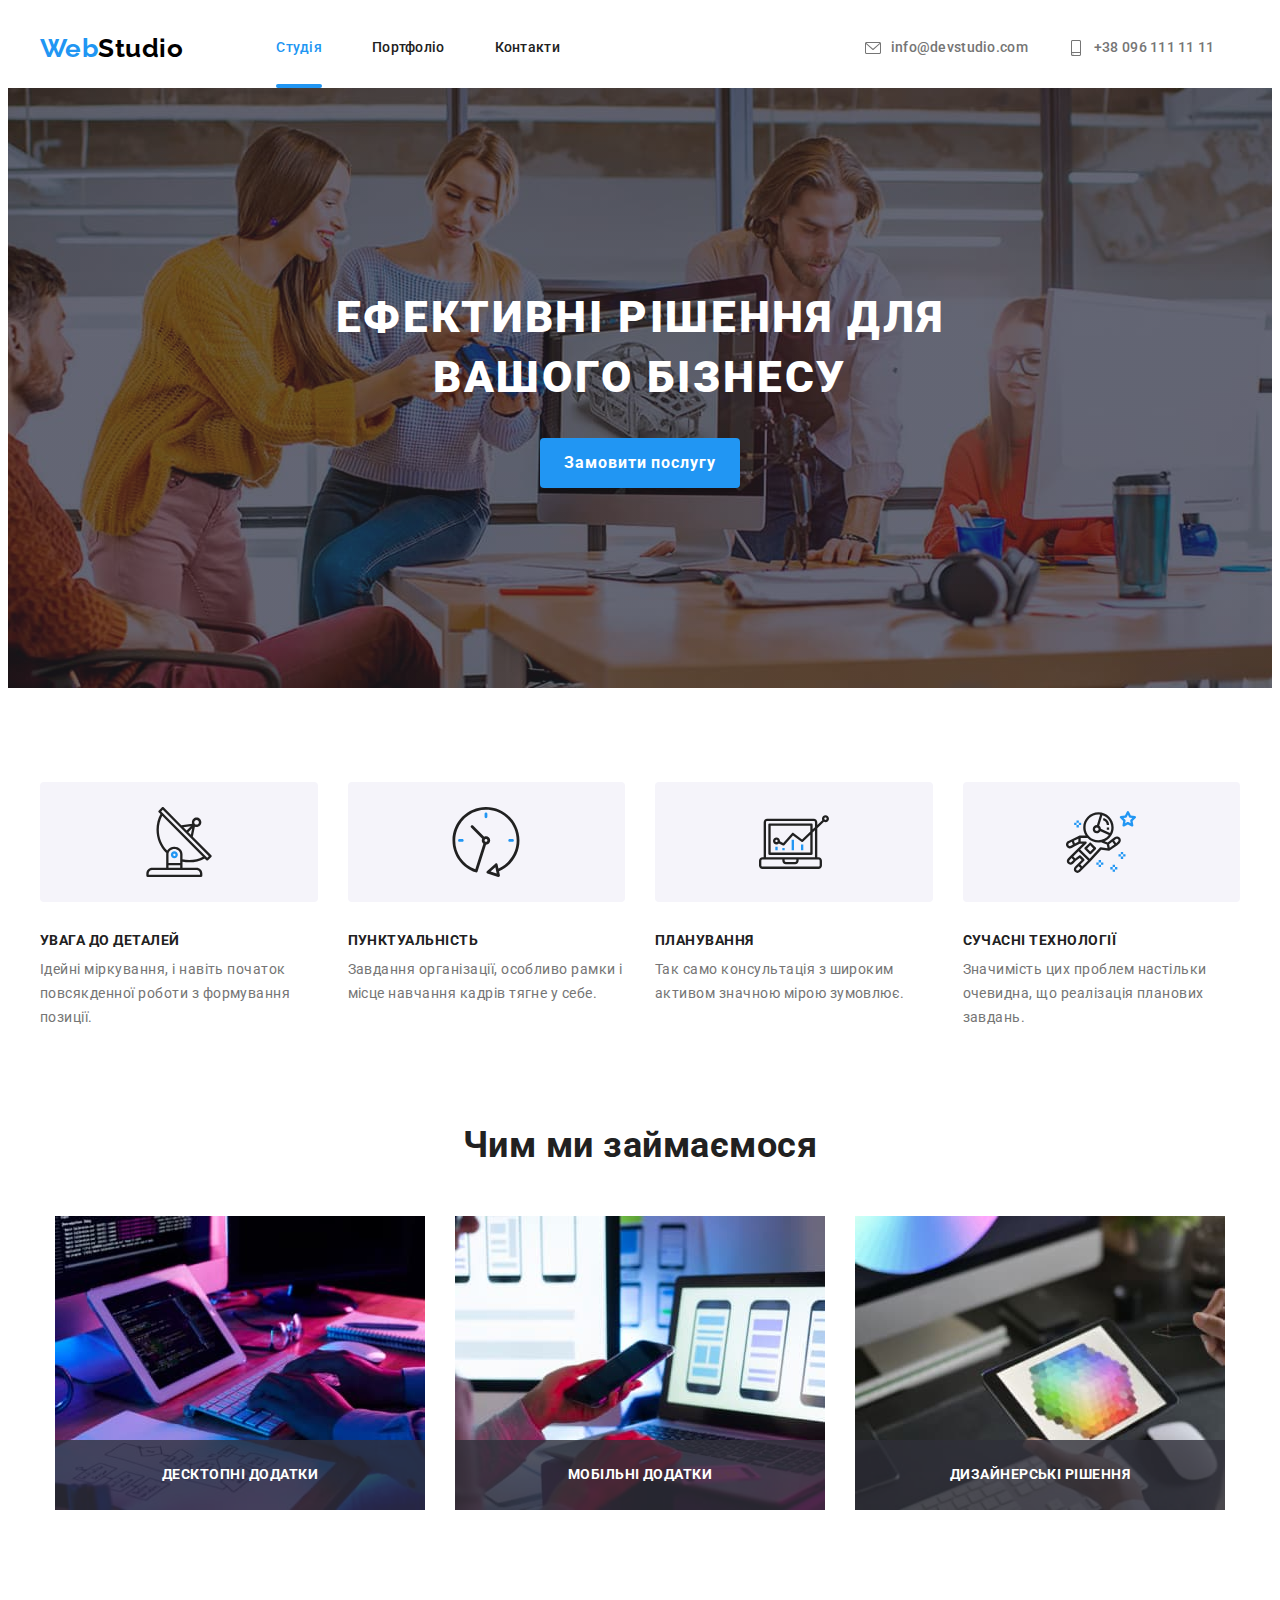
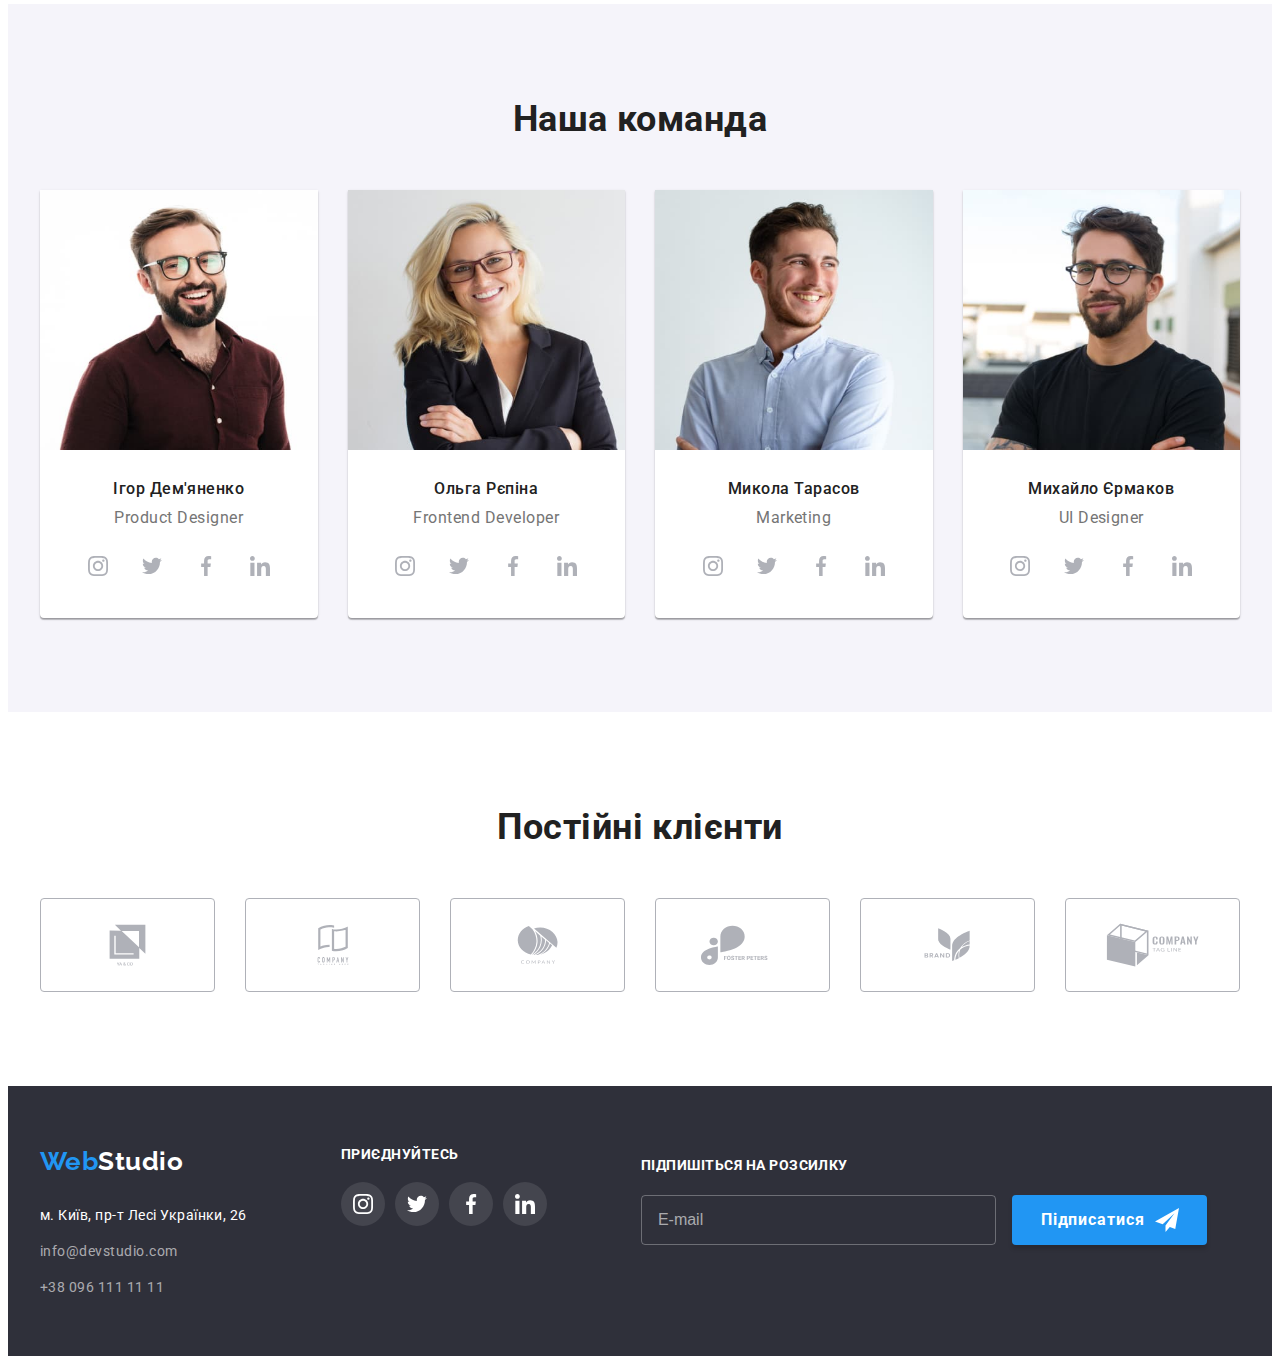
==== commit e0f5028c: "adaptive murk up" ====
--- a/index.html
+++ b/index.html
@@ -148,6 +148,7 @@
             <ul class="main-list">
               <li class="work__item">
                 <img
+                  srcset="./images/coding.jpg 1x, ./images/coding@2x.jpg 2x"
                   src="./images/coding.jpg"
                   alt="Процес набирання коду"
                   width="370"
@@ -157,6 +158,10 @@
               </li>
               <li class="work__item">
                 <img
+                  srcset="
+                    ./images/optimization.jpg    1x,
+                    ./images/optimization@2x.jpg 2x
+                  "
                   src="./images/optimization.jpg"
                   alt="Дівчина тримає телефон в руках і працює за ноутбуком"
                   width="370"
@@ -166,6 +171,7 @@
               </li>
               <li class="work__item">
                 <img
+                  srcset="./images/tablet.jpg 1x, ./images/tablet@2x.jpg 2x"
                   src="./images/tablet.jpg"
                   alt="На екрані планшету, який тримають в руці, зображений спектр
                         кольорів"
@@ -552,19 +558,13 @@
             <a href="" class="mobile-social__link">Instagram</a>
           </li>
           <li class="mobile-social__item">
-            <a href="" class="mobile-social__link class=" mobile-social__link
-              >Twitter</a
-            >
+            <a href="" class="mobile-social__link">Twitter</a>
           </li>
           <li class="mobile-social__item">
-            <a href="" class="mobile-social__link class=" mobile-social__link
-              >Facebook</a
-            >
+            <a href="" class="mobile-social__link">Facebook</a>
           </li>
           <li class="mobile-social__item">
-            <a href="" class="mobile-social__link class=" mobile-social__link
-              >LinkedIn</a
-            >
+            <a href="" class="mobile-social__link">LinkedIn</a>
           </li>
         </ul>
       </div>
--- a/css/main.min.css
+++ b/css/main.min.css
@@ -1 +1 @@
-:root{--color-primary: #212121;--color-secondary: #757575;--color-accent: #2196f3;--color-background: #ffffff;--white-accent: #ffffff;--secondary-background: #2f303a;--black-logo: #000;--button-background: #f5f4fa;--color-icon: #AFB1B8}.is-hidden{opacity:0;visibility:hidden;pointer-events:none}.is-hidden .modal{-webkit-transform:translate(-50%, -50%) scale(0.9);transform:translate(-50%, -50%) scale(0.9)}.visually-hidden{position:absolute;white-space:nowrap;width:1px;height:1px;overflow:hidden;border:0;padding:0;clip:rect(0 0 0 0);-webkit-clip-path:inset(50%);clip-path:inset(50%);margin:-1px}body{color:var(--color-primary);font-family:"Roboto",sans-serif;font-size:16px;font-weight:600;background-color:var(--color-background);line-height:1.17;letter-spacing:.03em}img{display:block;max-width:100%;height:auto}ul{margin:0;padding:0;list-style-type:none}h1,h2,h3,p{margin-top:0}.advantages__title{font-size:14px;text-transform:uppercase;margin-bottom:10px;text-align:center}@media(min-width: 768px){.advantages__title{text-align:start}}.advantages__description{color:var(--color-secondary);font-size:14px;font-weight:initial;line-height:1.71;margin-bottom:0}.container{margin:0 auto;padding-left:15px;padding-right:15px}.subscribe-form{margin-top:20px}.subscribe-form__icon{position:absolute;right:28px;top:50%;-webkit-transform:translateY(-50%);transform:translateY(-50%);fill:var(--white-accent)}.subscribe-form__field{-webkit-box-sizing:border-box;box-sizing:border-box;color:var(--white-accent);padding:15px 16px;width:100%;height:50px;border:1px solid rgba(255,255,255,.3);border-radius:4px;background-color:inherit;margin:0 auto 20px auto}@media(min-width: 768px){.subscribe-form__field{width:450px;display:block}}.subscribe-form__field::-webkit-input-placeholder{font-size:16px;color:rgba(255,255,255,.6)}.subscribe-form__field::-moz-placeholder{font-size:16px;color:rgba(255,255,255,.6)}.subscribe-form__field:-ms-input-placeholder{font-size:16px;color:rgba(255,255,255,.6)}.subscribe-form__field::-ms-input-placeholder{font-size:16px;color:rgba(255,255,255,.6)}.subscribe-form__field::placeholder{font-size:16px;color:rgba(255,255,255,.6)}.service-form__label{font-size:12px;font-weight:400;margin-bottom:4px;letter-spacing:.01em;color:var(--color-secondary);display:block}.service-form__textarea{resize:none;min-height:120px;width:100%;padding:12px 16px;border:1px solid rgba(33,33,33,.2);border-radius:4px;margin-bottom:20px;-webkit-transition:border-color 250ms cubic-bezier(0.4, 0, 0.2, 1);transition:border-color 250ms cubic-bezier(0.4, 0, 0.2, 1)}.service-form__textarea:focus{border-color:var(--color-accent);outline:none}.service-form__textarea::-webkit-input-placeholder{font-size:12px;color:rgba(117,117,117,.5);line-height:1.17;letter-spacing:.01em}.service-form__textarea::-moz-placeholder{font-size:12px;color:rgba(117,117,117,.5);line-height:1.17;letter-spacing:.01em}.service-form__textarea:-ms-input-placeholder{font-size:12px;color:rgba(117,117,117,.5);line-height:1.17;letter-spacing:.01em}.service-form__textarea::-ms-input-placeholder{font-size:12px;color:rgba(117,117,117,.5);line-height:1.17;letter-spacing:.01em}.service-form__textarea::placeholder{font-size:12px;color:rgba(117,117,117,.5);line-height:1.17;letter-spacing:.01em}.service-form__field{position:relative;margin-bottom:10px}.service-form__icon{position:absolute;top:50%;-webkit-transform:translateY(-50%);transform:translateY(-50%);left:15px;fill:var(--color-primary);-webkit-transition:fill 250ms cubic-bezier(0.4, 0, 0.2, 1);transition:fill 250ms cubic-bezier(0.4, 0, 0.2, 1)}.service-form__input{min-height:40px;width:100%;border:1px solid rgba(33,33,33,.2);border-radius:4px;padding-left:42px;-webkit-transition:border-color 250ms cubic-bezier(0.4, 0, 0.2, 1);transition:border-color 250ms cubic-bezier(0.4, 0, 0.2, 1)}.service-form__input:focus{border-color:var(--color-accent);outline:none}.service-form__input:focus+.service-form__icon{fill:var(--color-accent)}.form-email{text-align:center}.header--line{border-bottom:1px solid #ececec}@media(min-width: 768px){.header__container{display:-webkit-box;display:-ms-flexbox;display:flex;-webkit-box-pack:justify;-ms-flex-pack:justify;justify-content:space-between;height:80px}}.header__nav{display:-webkit-box;display:-ms-flexbox;display:flex;-webkit-box-align:center;-ms-flex-align:center;align-items:center;-webkit-box-pack:justify;-ms-flex-pack:justify;justify-content:space-between;margin:0 auto}@media(min-width: 768px){.header__menu{display:-webkit-box;display:-ms-flexbox;display:flex;gap:50px;margin-right:96px}}.header__contact{display:-webkit-box;display:-ms-flexbox;display:flex}@media(max-width: 1199px){.header__contact{-webkit-box-orient:vertical;-webkit-box-direction:normal;-ms-flex-direction:column;flex-direction:column;-webkit-box-pack:center;-ms-flex-pack:center;justify-content:center}}@media(min-width: 1200px){.header__contact{-webkit-box-align:center;-ms-flex-align:center;align-items:center}}.header__link{display:block;position:relative;color:var(--color-primary)}@media(min-width: 768px){.header__link{padding:32px 0}}.header__link--сurrent::after{position:absolute;content:"";bottom:0;left:0;width:100%;height:4px;background-color:var(--color-accent);border-radius:2px}.header__link,.link__contact{font-size:14px;font-weight:500;line-height:1.14;letter-spacing:.02em}.link__contact{font-size:12px}.header__list{display:none}@media(min-width: 768px){.header__list{display:-webkit-box;display:-ms-flexbox;display:flex}}.portfolio__item{background-color:var(--button-background);color:var(--color-primary);font-size:inherit;font-family:inherit;font-weight:500;line-height:1.62;letter-spacing:inherit;border-radius:4px;border:none;cursor:pointer;padding:6px 22px;-webkit-transition:background-color 250ms cubic-bezier(0.4, 0, 0.2, 1),color 250ms cubic-bezier(0.4, 0, 0.2, 1),-webkit-box-shadow 250ms cubic-bezier(0.4, 0, 0.2, 1);transition:background-color 250ms cubic-bezier(0.4, 0, 0.2, 1),color 250ms cubic-bezier(0.4, 0, 0.2, 1),-webkit-box-shadow 250ms cubic-bezier(0.4, 0, 0.2, 1);transition:background-color 250ms cubic-bezier(0.4, 0, 0.2, 1),color 250ms cubic-bezier(0.4, 0, 0.2, 1),box-shadow 250ms cubic-bezier(0.4, 0, 0.2, 1);transition:background-color 250ms cubic-bezier(0.4, 0, 0.2, 1),color 250ms cubic-bezier(0.4, 0, 0.2, 1),box-shadow 250ms cubic-bezier(0.4, 0, 0.2, 1),-webkit-box-shadow 250ms cubic-bezier(0.4, 0, 0.2, 1)}.portfolio__item:hover,.portfolio__item:focus{background-color:var(--color-accent);color:var(--white-accent);-webkit-box-shadow:0px 3px 1px rgba(0,0,0,.1),0px 1px 2px rgba(0,0,0,.08),0px 2px 2px rgba(0,0,0,.12);box-shadow:0px 3px 1px rgba(0,0,0,.1),0px 1px 2px rgba(0,0,0,.08),0px 2px 2px rgba(0,0,0,.12)}.portfolio__filter{margin-bottom:50px;display:-webkit-box;display:-ms-flexbox;display:flex;gap:8px;-webkit-box-pack:center;-ms-flex-pack:center;justify-content:center}.portfolio__list{display:-webkit-box;display:-ms-flexbox;display:flex;-ms-flex-wrap:wrap;flex-wrap:wrap;gap:30px}.portfolio-link{text-decoration:inherit;color:inherit;display:block;-webkit-transition:-webkit-box-shadow 250ms cubic-bezier(0.4, 0, 0.2, 1);transition:-webkit-box-shadow 250ms cubic-bezier(0.4, 0, 0.2, 1);transition:box-shadow 250ms cubic-bezier(0.4, 0, 0.2, 1);transition:box-shadow 250ms cubic-bezier(0.4, 0, 0.2, 1), -webkit-box-shadow 250ms cubic-bezier(0.4, 0, 0.2, 1)}.portfolio-link__description{position:relative;padding:20px 24px;border:1px solid #eee}.portfolio-link__title{font-size:18px;line-height:2;letter-spacing:.06em;margin-bottom:4px}.portfolio-link:hover,.portfolio-link:focus{-webkit-box-shadow:0px 1px 1px rgba(0,0,0,.12),0px 4px 4px rgba(0,0,0,.06),1px 4px 6px rgba(0,0,0,.16);box-shadow:0px 1px 1px rgba(0,0,0,.12),0px 4px 4px rgba(0,0,0,.06),1px 4px 6px rgba(0,0,0,.16)}.portfolio-link__thumb{position:relative;overflow:hidden}.portfolio-link__overlay{position:absolute;font-size:18px;font-weight:400;line-height:1.55;color:var(--white-accent);margin-bottom:0;left:0;top:0;height:100%;width:100%;padding:63px 24px;background-color:rgba(33,150,243,.9);-webkit-transform:translateY(100%);transform:translateY(100%);-webkit-transition:opacity 250ms cubic-bezier(0.4, 0, 0.2, 1),-webkit-transform 250ms cubic-bezier(0.4, 0, 0.2, 1);transition:opacity 250ms cubic-bezier(0.4, 0, 0.2, 1),-webkit-transform 250ms cubic-bezier(0.4, 0, 0.2, 1);transition:transform 250ms cubic-bezier(0.4, 0, 0.2, 1),opacity 250ms cubic-bezier(0.4, 0, 0.2, 1);transition:transform 250ms cubic-bezier(0.4, 0, 0.2, 1),opacity 250ms cubic-bezier(0.4, 0, 0.2, 1),-webkit-transform 250ms cubic-bezier(0.4, 0, 0.2, 1);opacity:0}.portfolio-link:hover .portfolio-link__overlay{-webkit-transform:translateY(0);transform:translateY(0);opacity:1}.text--broad-line{line-height:1.88}.section{padding:60px 0;background-color:var(--color-background)}.team__description{padding:30px 0}.team__item{background-color:var(--color-background);-webkit-box-shadow:0px 1px 3px rgba(0,0,0,.12),0px 1px 1px rgba(0,0,0,.14),0px 2px 1px rgba(0,0,0,.2);box-shadow:0px 1px 3px rgba(0,0,0,.12),0px 1px 1px rgba(0,0,0,.14),0px 2px 1px rgba(0,0,0,.2);border-radius:0px 0px 4px 4px;text-align:center;margin-bottom:30px}.team__item:last-child{margin-bottom:0}@media(min-width: 768px){.team__item{-ms-flex-preferred-size:calc((100% - 30px)/2);flex-basis:calc((100% - 30px)/2);margin-bottom:0px}}.team__title{font-weight:500;font-size:16px;margin-bottom:10px}.section--background-different{background-color:var(--button-background)}.title{font-size:28px;text-align:center;margin-bottom:30px}.text{color:var(--color-secondary);font-weight:400;margin-bottom:16px}.work{padding-top:0}.work__item{position:relative}.work__description{position:absolute;bottom:0;margin-bottom:0;font-size:14px;font-weight:700;line-height:1.14;text-transform:uppercase;color:var(--white-accent);padding:27px 0;text-align:center;background-color:rgba(47,48,58,.8)}.work__image{margin:0 auto}.main_section{padding-top:0}@media(max-width: 1200px){.main_section{display:none}}.primary-button{background-color:var(--color-accent);font-size:inherit;font-family:inherit;font-weight:700;line-height:1.88;letter-spacing:.06em;padding:10px 24px;color:var(--white-accent);-webkit-box-shadow:0px 4px 4px rgba(0,0,0,.15);box-shadow:0px 4px 4px rgba(0,0,0,.15);border-radius:4px;border:none;cursor:pointer;-webkit-transition:background-color 250ms cubic-bezier(0.4, 0, 0.2, 1);transition:background-color 250ms cubic-bezier(0.4, 0, 0.2, 1)}.primary-button:hover,.primary-button:focus{background-color:#188ce8}.primary-button--form{display:block;margin:auto}.primary-button--footer{padding:10px 62px 10px 28px;width:200px}.button-close{position:absolute;top:8px;right:8px;width:30px;height:30px;border-radius:50%;border:1px solid rgba(0,0,0,.1);background-color:inherit;cursor:pointer}.button-close__icon{fill:#000;-webkit-transition:fill 250ms cubic-bezier(0.4, 0, 0.2, 1);transition:fill 250ms cubic-bezier(0.4, 0, 0.2, 1)}.button-close:hover .button-close__icon,.button-close:focus .button-close__icon{fill:var(--color-accent)}.button-container{position:relative;display:inline-block}.header__burger{border:none;background-color:inherit;width:40px;height:40px;padding-right:8px}@media(min-width: 768px){.header__burger{display:none}}.header__burger:hover,.header__burger:focus{fill:var(--color-accent)}.checkbox{position:relative;margin-bottom:30px}.checkbox__input{white-space:nowrap;width:1px;height:1px;overflow:hidden;border:0;padding:0;clip:rect(0 0 0 0);-webkit-clip-path:inset(50%);clip-path:inset(50%);margin:-1px}.checkbox__label{font-size:14px;color:var(--color-secondary);font-weight:400;line-height:1.71;position:relative;padding-left:36px;cursor:pointer}.hero{background-image:-webkit-gradient(linear, left top, right top, from(rgba(47, 48, 58, 0.4)), to(rgba(47, 48, 58, 0.4))),url(../images/banner.jpg);background-image:linear-gradient(to right, rgba(47, 48, 58, 0.4), rgba(47, 48, 58, 0.4)),url(../images/banner.jpg);background-repeat:no-repeat;max-width:480px;height:400px;margin:0 auto;background-position:center;background-size:cover;background-color:var(--secondary-background);padding:118px 0;text-align:center;-webkit-box-sizing:border-box;box-sizing:border-box}@media(min-device-pixel-ratio: 2),(-webkit-min-device-pixel-ratio: 2),(min-resolution: 192dpi),(min-resolution: 2dppx){.hero{background-image:-webkit-gradient(linear, left top, right top, from(rgba(47, 48, 58, 0.4)), to(rgba(47, 48, 58, 0.4))),url(../images/banner@2x.jpg);background-image:linear-gradient(to right, rgba(47, 48, 58, 0.4), rgba(47, 48, 58, 0.4)),url(../images/banner@2x.jpg)}}@media(min-width: 768px){.hero{background-image:-webkit-gradient(linear, left top, right top, from(rgba(47, 48, 58, 0.4)), to(rgba(47, 48, 58, 0.4))),url(../images/banner768.jpg);background-image:linear-gradient(to right, rgba(47, 48, 58, 0.4), rgba(47, 48, 58, 0.4)),url(../images/banner768.jpg);max-width:768px}}@media(min-width: 768px)and (min-device-pixel-ratio: 2),(min-width: 768px)and (-webkit-min-device-pixel-ratio: 2),(min-width: 768px)and (min-resolution: 192dpi),(min-width: 768px)and (min-resolution: 2dppx){.hero{background-image:-webkit-gradient(linear, left top, right top, from(rgba(47, 48, 58, 0.4)), to(rgba(47, 48, 58, 0.4))),url(../images/banner768@2x.jpg);background-image:linear-gradient(to right, rgba(47, 48, 58, 0.4), rgba(47, 48, 58, 0.4)),url(../images/banner768@2x.jpg)}}.hero__title{color:var(--white-accent);font-size:26px;line-height:1.61;text-align:center;font-weight:900;text-transform:uppercase;letter-spacing:.06em;margin:0 auto 30px}@media(min-width: 768px){.hero__title{width:360px}}.footer{background-color:var(--secondary-background);padding:60px 0}.footer__container{-webkit-box-align:baseline;-ms-flex-align:baseline;align-items:baseline}.footer__adress{text-align:center}.footer .link{line-height:1.71}.footer__item{font-size:14px;font-weight:400}.footer__item:not(:last-child){margin-bottom:12px}.footer-description{text-align:center;color:var(--white-accent);font-weight:700;font-size:14px;text-transform:uppercase;margin-bottom:20px}.footer__contact{margin-bottom:60px}@media(min-width: 768px){.container__adress{display:-webkit-box;display:-ms-flexbox;display:flex;-webkit-box-pack:center;-ms-flex-pack:center;justify-content:center;gap:165px;margin-bottom:60px;height:150px}}.icon{display:-webkit-box;display:-ms-flexbox;display:flex;-webkit-box-align:center;-ms-flex-align:center;align-items:center;-webkit-box-pack:center;-ms-flex-pack:center;justify-content:center;width:44px;height:44px;-webkit-transition:fill 250ms cubic-bezier(0.4, 0, 0.2, 1),background-color 250ms cubic-bezier(0.4, 0, 0.2, 1);transition:fill 250ms cubic-bezier(0.4, 0, 0.2, 1),background-color 250ms cubic-bezier(0.4, 0, 0.2, 1)}.header__icon{margin-right:10px}.header__icon:hover,.header__icon:focus{fill:currentColor}.advantages__icon{display:-webkit-box;display:-ms-flexbox;display:flex;height:120px;background-color:var(--button-background);-webkit-box-align:center;-ms-flex-align:center;align-items:center;-webkit-box-pack:center;-ms-flex-pack:center;justify-content:center;margin-bottom:30px;border-radius:4px}.icon--grey{fill:var(--color-icon);border-radius:50%}.icon--grey:hover,.icon--grey:focus{fill:var(--white-accent);background-color:var(--color-accent);border-radius:50%}.icon--white{fill:var(--white-accent);background-color:rgba(255,255,255,.1);border-radius:50%}.icon--white:hover,.icon--white:focus{background-color:var(--color-accent)}.clients__icon{display:-webkit-box;display:-ms-flexbox;display:flex;-webkit-box-pack:center;-ms-flex-pack:center;justify-content:center;-webkit-box-align:center;-ms-flex-align:center;align-items:center;height:92px;border:1px solid var(--color-icon);fill:var(--color-icon);border-radius:4px;-webkit-transition:fill 250ms cubic-bezier(0.4, 0, 0.2, 1),border 250ms cubic-bezier(0.4, 0, 0.2, 1);transition:fill 250ms cubic-bezier(0.4, 0, 0.2, 1),border 250ms cubic-bezier(0.4, 0, 0.2, 1)}.clients__icon:hover,.clients__icon:focus{fill:var(--color-accent);border:1px solid var(--color-accent)}.checkbox__icon{position:absolute;fill:rgba(0,0,0,0);border:2px solid var(--color-primary);border-radius:2px;margin:4px 0 0 12px;-webkit-transition:fill 250ms cubic-bezier(0.4, 0, 0.2, 1),background-color 250ms cubic-bezier(0.4, 0, 0.2, 1),border-color 250ms cubic-bezier(0.4, 0, 0.2, 1);transition:fill 250ms cubic-bezier(0.4, 0, 0.2, 1),background-color 250ms cubic-bezier(0.4, 0, 0.2, 1),border-color 250ms cubic-bezier(0.4, 0, 0.2, 1)}.checkbox__input:checked+.checkbox__icon{fill:var(--white-accent);background-color:var(--color-accent);border-color:var(--color-accent)}.link{text-decoration:none;font-style:normal;-webkit-transition:color 250ms cubic-bezier(0.4, 0, 0.2, 1);transition:color 250ms cubic-bezier(0.4, 0, 0.2, 1)}.link--white,.link--footer{font-size:14px;font-weight:400}.link--white{color:var(--white-accent)}.link--grey{color:rgba(255,255,255,.6)}.link__contact{color:var(--color-secondary);display:-webkit-box;display:-ms-flexbox;display:flex;-webkit-box-align:center;-ms-flex-align:center;align-items:center;fill:currentColor}@media(min-width: 1200px){.link__contact{padding-right:40px}}.link:hover,.link:focus{color:var(--color-accent)}.header__link--сurrent{color:var(--color-accent)}.checkbox__link{color:var(--color-accent);-webkit-text-decoration-skip-ink:none;text-decoration-skip-ink:none}.main-list{display:-webkit-box;display:-ms-flexbox;display:flex;-webkit-box-pack:center;-ms-flex-pack:center;justify-content:center;-ms-flex-wrap:wrap;flex-wrap:wrap}@media(min-width: 768px){.main-list{gap:30px}}.main-list--gap{gap:30px}.main-list__clients{-ms-flex-preferred-size:calc((100% - 30px)/2);flex-basis:calc((100% - 30px)/2)}@media(min-width: 768px){.main-list__clients{-ms-flex-preferred-size:calc((100% - 60px)/3);flex-basis:calc((100% - 60px)/3)}}@media(min-width: 768px){.main-list__item{-ms-flex-preferred-size:calc((100% - 30px)/2);flex-basis:calc((100% - 30px)/2)}}.main-list__item:not(:last-child){margin-bottom:30px}.social-list{display:-webkit-box;display:-ms-flexbox;display:flex;gap:10px;-webkit-box-pack:center;-ms-flex-pack:center;justify-content:center}.social-list--footer{margin-bottom:60px}.logo{font-family:"Raleway",sans-serif;font-size:24px;font-weight:700;line-height:1.38;color:var(--color-accent);text-decoration:none}@media(min-width: 1200px){.logo{font-size:26px;line-height:1.17}}.logo__header{color:var(--black-logo)}@media(min-width: 768px){.logo__header{margin-right:93px}}.logo__footer{color:var(--white-accent)}.footer__logo{display:block;margin-bottom:28px;text-align:center}.mobile-menu{position:fixed;top:0;left:0;width:100%;height:100%;background-color:var(--color-background);display:none;overflow:auto}.mobile-menu.is-open{display:block}.mobile-menu__close{width:40px;height:40px;position:absolute;top:21px;right:25px;border:none;background-color:inherit}.mobile-menu__close:hover,.mobile-menu__close:focus{fill:var(--color-accent)}.mobile-menu__container{padding:48px 40px}.mobile-nav{margin-bottom:306px}.mobile-nav__item:not(:last-child){padding-bottom:32px}.mobile-nav__link{display:block;font-size:40px;font-weight:500;text-decoration:none;color:var(--color-primary)}.mobile-nav__link:hover,.mobile-nav__link:focus{color:var(--color-accent)}.mobile-contact{margin-bottom:64px}.mobile-contact__tel{display:block;font-size:34px;text-decoration:none;color:var(--color-accent);padding-bottom:32px;font-weight:500}.mobile-contact__mail{font-size:24px;text-decoration:none;color:var(--color-secondary);font-weight:500}.mobile-social{display:-webkit-box;display:-ms-flexbox;display:flex;-ms-flex-wrap:wrap;flex-wrap:wrap}.mobile-social__link{font-size:18px;font-weight:500;text-decoration:none;line-height:1.22;color:var(--color-accent)}.mobile-social__item:not(:last-child){border-right:1px solid rgba(33,33,33,.2);padding-right:10px}.mobile-social__item:not(:first-child){padding-left:10px}.modal{position:absolute;background-color:var(--color-background);width:100%;max-width:450px;height:100%;max-height:609px;top:50%;left:50%;padding:40px;margin-top:95px;-webkit-transform:translate(-50%, -50%) scale(1);transform:translate(-50%, -50%) scale(1);-webkit-box-shadow:0px 1px 3px rgba(0,0,0,.12),0px 1px 1px rgba(0,0,0,.14),0px 2px 1px rgba(0,0,0,.2);box-shadow:0px 1px 3px rgba(0,0,0,.12),0px 1px 1px rgba(0,0,0,.14),0px 2px 1px rgba(0,0,0,.2);border-radius:4px;overflow:auto;-webkit-transition:visibility 250ms cubic-bezier(0.4, 0, 0.2, 1),-webkit-transform 250ms cubic-bezier(0.4, 0, 0.2, 1);transition:visibility 250ms cubic-bezier(0.4, 0, 0.2, 1),-webkit-transform 250ms cubic-bezier(0.4, 0, 0.2, 1);transition:transform 250ms cubic-bezier(0.4, 0, 0.2, 1),visibility 250ms cubic-bezier(0.4, 0, 0.2, 1);transition:transform 250ms cubic-bezier(0.4, 0, 0.2, 1),visibility 250ms cubic-bezier(0.4, 0, 0.2, 1),-webkit-transform 250ms cubic-bezier(0.4, 0, 0.2, 1)}.modal__title{text-align:center;font-size:20px;line-height:1.15;margin-bottom:12px}.backdrop{position:fixed;background-color:rgba(0,0,0,.2);top:0;left:0;width:100%;height:100%;opacity:1;-webkit-transition:opacity 250ms cubic-bezier(0.4, 0, 0.2, 1);transition:opacity 250ms cubic-bezier(0.4, 0, 0.2, 1)}/*# sourceMappingURL=main.min.css.map */+:root{--color-primary: #212121;--color-secondary: #757575;--color-accent: #2196f3;--color-background: #ffffff;--white-accent: #ffffff;--secondary-background: #2f303a;--black-logo: #000;--button-background: #f5f4fa;--color-icon: #AFB1B8}.is-hidden{opacity:0;visibility:hidden;pointer-events:none}.is-hidden .modal{-webkit-transform:translate(-50%, -50%) scale(0.9);transform:translate(-50%, -50%) scale(0.9)}.visually-hidden{position:absolute;white-space:nowrap;width:1px;height:1px;overflow:hidden;border:0;padding:0;clip:rect(0 0 0 0);-webkit-clip-path:inset(50%);clip-path:inset(50%);margin:-1px}body{color:var(--color-primary);font-family:"Roboto",sans-serif;font-size:16px;font-weight:600;background-color:var(--color-background);line-height:1.17;letter-spacing:.03em}img{display:block;max-width:100%;height:auto}ul{margin:0;padding:0;list-style-type:none}h1,h2,h3,p{margin-top:0}.advantages__title{font-size:14px;text-transform:uppercase;margin-bottom:10px;text-align:center}@media(min-width: 768px){.advantages__title{text-align:start}}.advantages__description{color:var(--color-secondary);font-size:14px;font-weight:initial;line-height:1.71;margin-bottom:0}.container{margin:0 auto;padding-left:15px;padding-right:15px}@media(min-width: 1200px){.container{width:1200px}}.subscribe-form{margin-top:20px}.subscribe-form__icon{position:absolute;right:28px;top:50%;-webkit-transform:translateY(-50%);transform:translateY(-50%);fill:var(--white-accent)}.subscribe-form__field{-webkit-box-sizing:border-box;box-sizing:border-box;color:var(--white-accent);padding:15px 16px;width:100%;height:50px;border:1px solid rgba(255,255,255,.3);border-radius:4px;background-color:inherit}@media(min-width: 768px){.subscribe-form__field{width:450px;display:block}}@media(max-width: 1199px){.subscribe-form__field{margin:0 auto 20px auto}}.subscribe-form__field::-webkit-input-placeholder{font-size:16px;color:rgba(255,255,255,.6)}.subscribe-form__field::-moz-placeholder{font-size:16px;color:rgba(255,255,255,.6)}.subscribe-form__field:-ms-input-placeholder{font-size:16px;color:rgba(255,255,255,.6)}.subscribe-form__field::-ms-input-placeholder{font-size:16px;color:rgba(255,255,255,.6)}.subscribe-form__field::placeholder{font-size:16px;color:rgba(255,255,255,.6)}@media(min-width: 1200px){.subscribe-form__field{width:355px;display:inline-block;margin-right:12px}}.service-form__label{font-size:12px;font-weight:400;margin-bottom:4px;letter-spacing:.01em;color:var(--color-secondary);display:block}.service-form__textarea{resize:none;min-height:120px;width:100%;padding:12px 16px;border:1px solid rgba(33,33,33,.2);border-radius:4px;margin-bottom:20px;-webkit-transition:border-color 250ms cubic-bezier(0.4, 0, 0.2, 1);transition:border-color 250ms cubic-bezier(0.4, 0, 0.2, 1)}.service-form__textarea:focus{border-color:var(--color-accent);outline:none}.service-form__textarea::-webkit-input-placeholder{font-size:12px;color:rgba(117,117,117,.5);line-height:1.17;letter-spacing:.01em}.service-form__textarea::-moz-placeholder{font-size:12px;color:rgba(117,117,117,.5);line-height:1.17;letter-spacing:.01em}.service-form__textarea:-ms-input-placeholder{font-size:12px;color:rgba(117,117,117,.5);line-height:1.17;letter-spacing:.01em}.service-form__textarea::-ms-input-placeholder{font-size:12px;color:rgba(117,117,117,.5);line-height:1.17;letter-spacing:.01em}.service-form__textarea::placeholder{font-size:12px;color:rgba(117,117,117,.5);line-height:1.17;letter-spacing:.01em}.service-form__field{position:relative;margin-bottom:10px}.service-form__icon{position:absolute;top:50%;-webkit-transform:translateY(-50%);transform:translateY(-50%);left:15px;fill:var(--color-primary);-webkit-transition:fill 250ms cubic-bezier(0.4, 0, 0.2, 1);transition:fill 250ms cubic-bezier(0.4, 0, 0.2, 1)}.service-form__input{min-height:40px;width:100%;border:1px solid rgba(33,33,33,.2);border-radius:4px;padding-left:42px;-webkit-transition:border-color 250ms cubic-bezier(0.4, 0, 0.2, 1);transition:border-color 250ms cubic-bezier(0.4, 0, 0.2, 1)}.service-form__input:focus{border-color:var(--color-accent);outline:none}.service-form__input:focus+.service-form__icon{fill:var(--color-accent)}.form-email{text-align:center}@media(min-width: 1200px){.form-email{text-align:left}}.header--line{border-bottom:1px solid #ececec}@media(min-width: 768px){.header__container{display:-webkit-box;display:-ms-flexbox;display:flex;-webkit-box-pack:justify;-ms-flex-pack:justify;justify-content:space-between;height:80px}}.header__nav{display:-webkit-box;display:-ms-flexbox;display:flex;-webkit-box-align:center;-ms-flex-align:center;align-items:center;-webkit-box-pack:justify;-ms-flex-pack:justify;justify-content:space-between;margin:0 auto}@media(min-width: 1200px){.header__nav{margin:0}}@media(min-width: 768px){.header__menu{display:-webkit-box;display:-ms-flexbox;display:flex;gap:50px;margin-right:96px}}@media(min-width: 1200px){.header__menu{margin-right:305px}}.header__contact{display:-webkit-box;display:-ms-flexbox;display:flex}@media(max-width: 1199px){.header__contact{-webkit-box-orient:vertical;-webkit-box-direction:normal;-ms-flex-direction:column;flex-direction:column;-webkit-box-pack:center;-ms-flex-pack:center;justify-content:center}}@media(min-width: 1200px){.header__contact{-webkit-box-align:center;-ms-flex-align:center;align-items:center;gap:40px}}.header__link{display:block;position:relative;color:var(--color-primary)}@media(min-width: 768px){.header__link{padding:32px 0}}.header__link--сurrent::after{position:absolute;content:"";bottom:0;left:0;width:100%;height:4px;background-color:var(--color-accent);border-radius:2px}.header__link,.link__contact{font-size:14px;font-weight:500;line-height:1.14;letter-spacing:.02em}.header__list{display:none}@media(min-width: 768px){.header__list{display:-webkit-box;display:-ms-flexbox;display:flex}}.portfolio__item{background-color:var(--button-background);color:var(--color-primary);font-size:inherit;font-family:inherit;font-weight:500;line-height:1.62;letter-spacing:inherit;border-radius:4px;border:none;cursor:pointer;padding:6px 22px;-webkit-transition:background-color 250ms cubic-bezier(0.4, 0, 0.2, 1),color 250ms cubic-bezier(0.4, 0, 0.2, 1),-webkit-box-shadow 250ms cubic-bezier(0.4, 0, 0.2, 1);transition:background-color 250ms cubic-bezier(0.4, 0, 0.2, 1),color 250ms cubic-bezier(0.4, 0, 0.2, 1),-webkit-box-shadow 250ms cubic-bezier(0.4, 0, 0.2, 1);transition:background-color 250ms cubic-bezier(0.4, 0, 0.2, 1),color 250ms cubic-bezier(0.4, 0, 0.2, 1),box-shadow 250ms cubic-bezier(0.4, 0, 0.2, 1);transition:background-color 250ms cubic-bezier(0.4, 0, 0.2, 1),color 250ms cubic-bezier(0.4, 0, 0.2, 1),box-shadow 250ms cubic-bezier(0.4, 0, 0.2, 1),-webkit-box-shadow 250ms cubic-bezier(0.4, 0, 0.2, 1)}.portfolio__item:hover,.portfolio__item:focus{background-color:var(--color-accent);color:var(--white-accent);-webkit-box-shadow:0px 3px 1px rgba(0,0,0,.1),0px 1px 2px rgba(0,0,0,.08),0px 2px 2px rgba(0,0,0,.12);box-shadow:0px 3px 1px rgba(0,0,0,.1),0px 1px 2px rgba(0,0,0,.08),0px 2px 2px rgba(0,0,0,.12)}.portfolio__filter{margin-bottom:50px;display:-webkit-box;display:-ms-flexbox;display:flex;gap:8px;-webkit-box-pack:center;-ms-flex-pack:center;justify-content:center}.portfolio__list{display:-webkit-box;display:-ms-flexbox;display:flex;-ms-flex-wrap:wrap;flex-wrap:wrap;gap:30px}.portfolio-link{text-decoration:inherit;color:inherit;display:block;-webkit-transition:-webkit-box-shadow 250ms cubic-bezier(0.4, 0, 0.2, 1);transition:-webkit-box-shadow 250ms cubic-bezier(0.4, 0, 0.2, 1);transition:box-shadow 250ms cubic-bezier(0.4, 0, 0.2, 1);transition:box-shadow 250ms cubic-bezier(0.4, 0, 0.2, 1), -webkit-box-shadow 250ms cubic-bezier(0.4, 0, 0.2, 1)}.portfolio-link__description{position:relative;padding:20px 24px;border:1px solid #eee}.portfolio-link__title{font-size:18px;line-height:2;letter-spacing:.06em;margin-bottom:4px}.portfolio-link:hover,.portfolio-link:focus{-webkit-box-shadow:0px 1px 1px rgba(0,0,0,.12),0px 4px 4px rgba(0,0,0,.06),1px 4px 6px rgba(0,0,0,.16);box-shadow:0px 1px 1px rgba(0,0,0,.12),0px 4px 4px rgba(0,0,0,.06),1px 4px 6px rgba(0,0,0,.16)}.portfolio-link__thumb{position:relative;overflow:hidden}.portfolio-link__overlay{position:absolute;font-size:18px;font-weight:400;line-height:1.55;color:var(--white-accent);margin-bottom:0;left:0;top:0;height:100%;width:100%;padding:63px 24px;background-color:rgba(33,150,243,.9);-webkit-transform:translateY(100%);transform:translateY(100%);-webkit-transition:opacity 250ms cubic-bezier(0.4, 0, 0.2, 1),-webkit-transform 250ms cubic-bezier(0.4, 0, 0.2, 1);transition:opacity 250ms cubic-bezier(0.4, 0, 0.2, 1),-webkit-transform 250ms cubic-bezier(0.4, 0, 0.2, 1);transition:transform 250ms cubic-bezier(0.4, 0, 0.2, 1),opacity 250ms cubic-bezier(0.4, 0, 0.2, 1);transition:transform 250ms cubic-bezier(0.4, 0, 0.2, 1),opacity 250ms cubic-bezier(0.4, 0, 0.2, 1),-webkit-transform 250ms cubic-bezier(0.4, 0, 0.2, 1);opacity:0}.portfolio-link:hover .portfolio-link__overlay{-webkit-transform:translateY(0);transform:translateY(0);opacity:1}.text--broad-line{line-height:1.88}.section{padding:60px 0;background-color:var(--color-background)}@media(min-width: 1200px){.section{padding:94px 0}}.team__description{padding:30px 0}.team__item{background-color:var(--color-background);-webkit-box-shadow:0px 1px 3px rgba(0,0,0,.12),0px 1px 1px rgba(0,0,0,.14),0px 2px 1px rgba(0,0,0,.2);box-shadow:0px 1px 3px rgba(0,0,0,.12),0px 1px 1px rgba(0,0,0,.14),0px 2px 1px rgba(0,0,0,.2);border-radius:0px 0px 4px 4px;text-align:center;margin-bottom:30px}.team__item:last-child{margin-bottom:0}@media(min-width: 768px){.team__item{-ms-flex-preferred-size:calc((100% - 30px)/2);flex-basis:calc((100% - 30px)/2);margin-bottom:0}}.team__title{font-weight:500;font-size:16px;margin-bottom:10px}.section--background-different{background-color:var(--button-background)}.title{font-size:28px;text-align:center;margin-bottom:30px}@media(min-width: 1200px){.title{font-size:36px;margin-bottom:50px}}.text{color:var(--color-secondary);font-weight:400;margin-bottom:16px}.work{padding-top:0}.work__item{position:relative}.work__description{position:absolute;width:100%;bottom:0;margin-bottom:0;font-size:14px;font-weight:700;line-height:1.14;text-transform:uppercase;color:var(--white-accent);padding:27px 0;text-align:center;background-color:rgba(47,48,58,.8)}.work__image{margin:0 auto;height:460px}@media(min-width: 768px){.work__image{height:374px}}@media(min-width: 1200px){.work__image{height:260px}}.main_section{padding-top:0}@media(max-width: 1200px){.main_section{display:none}}.primary-button{background-color:var(--color-accent);font-size:inherit;font-family:inherit;font-weight:700;line-height:1.88;letter-spacing:.06em;padding:10px 24px;color:var(--white-accent);-webkit-box-shadow:0px 4px 4px rgba(0,0,0,.15);box-shadow:0px 4px 4px rgba(0,0,0,.15);border-radius:4px;border:none;cursor:pointer;-webkit-transition:background-color 250ms cubic-bezier(0.4, 0, 0.2, 1);transition:background-color 250ms cubic-bezier(0.4, 0, 0.2, 1)}.primary-button:hover,.primary-button:focus{background-color:#188ce8}.primary-button--form{display:block;margin:auto}.primary-button--footer{padding:10px 62px 10px 28px;width:195px}.button-close{position:absolute;top:8px;right:8px;width:30px;height:30px;border-radius:50%;border:1px solid rgba(0,0,0,.1);background-color:inherit;cursor:pointer}.button-close__icon{fill:#000;-webkit-transition:fill 250ms cubic-bezier(0.4, 0, 0.2, 1);transition:fill 250ms cubic-bezier(0.4, 0, 0.2, 1)}.button-close:hover .button-close__icon,.button-close:focus .button-close__icon{fill:var(--color-accent)}.button-container{position:relative;display:inline-block}.header__burger{border:none;background-color:inherit;width:40px;height:40px;padding-right:8px}@media(min-width: 768px){.header__burger{display:none}}.header__burger:hover,.header__burger:focus{fill:var(--color-accent)}.checkbox{position:relative;margin-bottom:30px}.checkbox__input{white-space:nowrap;width:1px;height:1px;overflow:hidden;border:0;padding:0;clip:rect(0 0 0 0);-webkit-clip-path:inset(50%);clip-path:inset(50%);margin:-1px}.checkbox__label{font-size:14px;color:var(--color-secondary);font-weight:400;line-height:1.71;position:relative;padding-left:36px;cursor:pointer}.hero{background-image:-webkit-gradient(linear, left top, right top, from(rgba(47, 48, 58, 0.4)), to(rgba(47, 48, 58, 0.4))),url(../images/banner.jpg);background-image:linear-gradient(to right, rgba(47, 48, 58, 0.4), rgba(47, 48, 58, 0.4)),url(../images/banner.jpg);background-repeat:no-repeat;max-width:480px;height:400px;margin:0 auto;background-position:center;background-size:cover;background-color:var(--secondary-background);padding:118px 0;text-align:center;-webkit-box-sizing:border-box;box-sizing:border-box}@media(min-device-pixel-ratio: 2),(-webkit-min-device-pixel-ratio: 2),(min-resolution: 192dpi),(min-resolution: 2dppx){.hero{background-image:-webkit-gradient(linear, left top, right top, from(rgba(47, 48, 58, 0.4)), to(rgba(47, 48, 58, 0.4))),url(../images/banner@2x.jpg);background-image:linear-gradient(to right, rgba(47, 48, 58, 0.4), rgba(47, 48, 58, 0.4)),url(../images/banner@2x.jpg)}}@media(min-width: 768px){.hero{background-image:-webkit-gradient(linear, left top, right top, from(rgba(47, 48, 58, 0.4)), to(rgba(47, 48, 58, 0.4))),url(../images/banner768.jpg);background-image:linear-gradient(to right, rgba(47, 48, 58, 0.4), rgba(47, 48, 58, 0.4)),url(../images/banner768.jpg);max-width:768px}}@media(min-width: 768px)and (min-device-pixel-ratio: 2),(min-width: 768px)and (-webkit-min-device-pixel-ratio: 2),(min-width: 768px)and (min-resolution: 192dpi),(min-width: 768px)and (min-resolution: 2dppx){.hero{background-image:-webkit-gradient(linear, left top, right top, from(rgba(47, 48, 58, 0.4)), to(rgba(47, 48, 58, 0.4))),url(../images/banner768@2x.jpg);background-image:linear-gradient(to right, rgba(47, 48, 58, 0.4), rgba(47, 48, 58, 0.4)),url(../images/banner768@2x.jpg)}}@media(min-width: 1200px){.hero{background-image:-webkit-gradient(linear, left top, right top, from(rgba(47, 48, 58, 0.4)), to(rgba(47, 48, 58, 0.4))),url(../images/banner1200.jpg);background-image:linear-gradient(to right, rgba(47, 48, 58, 0.4), rgba(47, 48, 58, 0.4)),url(../images/banner1200.jpg);max-width:1600px;height:600px;padding:200px 0}}@media(min-width: 1200px)and (min-device-pixel-ratio: 2),(min-width: 1200px)and (-webkit-min-device-pixel-ratio: 2),(min-width: 1200px)and (min-resolution: 192dpi),(min-width: 1200px)and (min-resolution: 2dppx){.hero{background-image:-webkit-gradient(linear, left top, right top, from(rgba(47, 48, 58, 0.4)), to(rgba(47, 48, 58, 0.4))),url(../images/banner1200@2x.jpg);background-image:linear-gradient(to right, rgba(47, 48, 58, 0.4), rgba(47, 48, 58, 0.4)),url(../images/banner1200@2x.jpg)}}.hero__title{color:var(--white-accent);font-size:26px;line-height:1.61;text-align:center;font-weight:900;text-transform:uppercase;letter-spacing:.06em;margin:0 auto 30px}@media(min-width: 768px){.hero__title{width:360px}}@media(min-width: 1200px){.hero__title{width:696px;font-size:44px;line-height:1.36}}.footer{background-color:var(--secondary-background);padding:60px 0}.footer__container{-webkit-box-align:baseline;-ms-flex-align:baseline;align-items:baseline}@media(min-width: 1200px){.footer__container{display:-webkit-box;display:-ms-flexbox;display:flex;gap:94px}}.footer__adress{text-align:center}@media(min-width: 1200px){.footer__adress{text-align:start}}.footer .link{line-height:1.71}.footer__item{font-size:14px;font-weight:400}.footer__item:not(:last-child){margin-bottom:12px}.footer-description{text-align:center;color:var(--white-accent);font-weight:700;font-size:14px;text-transform:uppercase;margin-bottom:20px}@media(min-width: 1200px){.footer-description{text-align:start}}@media(max-width: 767px){.footer__contact{margin-bottom:60px}}@media(min-width: 768px){.container__adress{display:-webkit-box;display:-ms-flexbox;display:flex;-webkit-box-pack:center;-ms-flex-pack:center;justify-content:center;gap:165px;margin-bottom:60px;height:150px;gap:94px}}@media(min-width: 1200px){.container__adress{margin-bottom:0}}.icon{display:-webkit-box;display:-ms-flexbox;display:flex;-webkit-box-align:center;-ms-flex-align:center;align-items:center;-webkit-box-pack:center;-ms-flex-pack:center;justify-content:center;width:44px;height:44px;-webkit-transition:fill 250ms cubic-bezier(0.4, 0, 0.2, 1),background-color 250ms cubic-bezier(0.4, 0, 0.2, 1);transition:fill 250ms cubic-bezier(0.4, 0, 0.2, 1),background-color 250ms cubic-bezier(0.4, 0, 0.2, 1)}.header__icon{margin-right:10px}.header__icon:hover,.header__icon:focus{fill:currentColor}.advantages__icon{display:-webkit-box;display:-ms-flexbox;display:flex;height:120px;background-color:var(--button-background);-webkit-box-align:center;-ms-flex-align:center;align-items:center;-webkit-box-pack:center;-ms-flex-pack:center;justify-content:center;margin-bottom:30px;border-radius:4px}.icon--grey{fill:var(--color-icon);border-radius:50%}.icon--grey:hover,.icon--grey:focus{fill:var(--white-accent);background-color:var(--color-accent);border-radius:50%}.icon--white{fill:var(--white-accent);background-color:rgba(255,255,255,.1);border-radius:50%}.icon--white:hover,.icon--white:focus{background-color:var(--color-accent)}.clients__icon{display:-webkit-box;display:-ms-flexbox;display:flex;-webkit-box-pack:center;-ms-flex-pack:center;justify-content:center;-webkit-box-align:center;-ms-flex-align:center;align-items:center;height:92px;border:1px solid var(--color-icon);fill:var(--color-icon);border-radius:4px;-webkit-transition:fill 250ms cubic-bezier(0.4, 0, 0.2, 1),border 250ms cubic-bezier(0.4, 0, 0.2, 1);transition:fill 250ms cubic-bezier(0.4, 0, 0.2, 1),border 250ms cubic-bezier(0.4, 0, 0.2, 1)}.clients__icon:hover,.clients__icon:focus{fill:var(--color-accent);border:1px solid var(--color-accent)}.checkbox__icon{position:absolute;fill:rgba(0,0,0,0);border:2px solid var(--color-primary);border-radius:2px;margin:4px 0 0 12px;-webkit-transition:fill 250ms cubic-bezier(0.4, 0, 0.2, 1),background-color 250ms cubic-bezier(0.4, 0, 0.2, 1),border-color 250ms cubic-bezier(0.4, 0, 0.2, 1);transition:fill 250ms cubic-bezier(0.4, 0, 0.2, 1),background-color 250ms cubic-bezier(0.4, 0, 0.2, 1),border-color 250ms cubic-bezier(0.4, 0, 0.2, 1)}.checkbox__input:checked+.checkbox__icon{fill:var(--white-accent);background-color:var(--color-accent);border-color:var(--color-accent)}.link{text-decoration:none;font-style:normal;-webkit-transition:color 250ms cubic-bezier(0.4, 0, 0.2, 1);transition:color 250ms cubic-bezier(0.4, 0, 0.2, 1)}.link--white,.link--footer{font-size:14px;font-weight:400}.link--white{color:var(--white-accent)}.link--grey{color:rgba(255,255,255,.6)}.link__contact{color:var(--color-secondary);display:-webkit-box;display:-ms-flexbox;display:flex;-webkit-box-align:center;-ms-flex-align:center;align-items:center;fill:currentColor;font-size:12px}@media(min-width: 1200px){.link__contact{font-size:14px}}.link:hover,.link:focus{color:var(--color-accent)}.header__link--сurrent{color:var(--color-accent)}.checkbox__link{color:var(--color-accent);-webkit-text-decoration-skip-ink:none;text-decoration-skip-ink:none}.main-list{display:-webkit-box;display:-ms-flexbox;display:flex;-webkit-box-pack:center;-ms-flex-pack:center;justify-content:center;-ms-flex-wrap:wrap;flex-wrap:wrap}@media(min-width: 768px){.main-list{gap:30px}}@media(min-width: 1200px){.main-list{-ms-flex-wrap:nowrap;flex-wrap:nowrap}}.main-list--gap{gap:30px}.main-list__clients{-ms-flex-preferred-size:calc((100% - 30px)/2);flex-basis:calc((100% - 30px)/2)}@media(min-width: 768px){.main-list__clients{-ms-flex-preferred-size:calc((100% - 60px)/3);flex-basis:calc((100% - 60px)/3)}}@media(min-width: 768px){.main-list__item{-ms-flex-preferred-size:calc((100% - 30px)/2);flex-basis:calc((100% - 30px)/2)}}@media(max-width: 767px){.main-list__item:not(:last-child){margin-bottom:30px}}.social-list{display:-webkit-box;display:-ms-flexbox;display:flex;gap:10px;-webkit-box-pack:center;-ms-flex-pack:center;justify-content:center}@media(max-width: 767px){.social-list--footer{margin-bottom:60px}}.logo{font-family:"Raleway",sans-serif;font-size:24px;font-weight:700;line-height:1.38;color:var(--color-accent);text-decoration:none}@media(min-width: 1200px){.logo{font-size:26px;line-height:1.17}}.logo__header{color:var(--black-logo)}@media(min-width: 768px){.logo__header{margin-right:93px}}.logo__footer{color:var(--white-accent)}.footer__logo{display:block;margin-bottom:28px;text-align:center}@media(min-width: 1200px){.footer__logo{text-align:start}}.mobile-menu{position:fixed;top:0;left:0;width:100%;height:100%;background-color:var(--color-background);display:none;overflow:auto}.mobile-menu.is-open{display:block}.mobile-menu__close{width:40px;height:40px;position:absolute;top:21px;right:25px;border:none;background-color:inherit}.mobile-menu__close:hover,.mobile-menu__close:focus{fill:var(--color-accent)}.mobile-menu__container{padding:48px 40px}.mobile-nav{margin-bottom:306px}.mobile-nav__item:not(:last-child){padding-bottom:32px}.mobile-nav__link{display:block;font-size:40px;font-weight:500;text-decoration:none;color:var(--color-primary)}.mobile-nav__link:hover,.mobile-nav__link:focus{color:var(--color-accent)}.mobile-contact{margin-bottom:64px}.mobile-contact__tel{display:block;font-size:34px;text-decoration:none;color:var(--color-accent);padding-bottom:32px;font-weight:500}.mobile-contact__mail{font-size:24px;text-decoration:none;color:var(--color-secondary);font-weight:500}.mobile-social{display:-webkit-box;display:-ms-flexbox;display:flex;-ms-flex-wrap:wrap;flex-wrap:wrap}.mobile-social__link{font-size:18px;font-weight:500;text-decoration:none;line-height:1.22;color:var(--color-accent)}.mobile-social__item:not(:last-child){border-right:1px solid rgba(33,33,33,.2);padding-right:10px}.mobile-social__item:not(:first-child){padding-left:10px}.modal{position:absolute;background-color:var(--color-background);width:100%;max-width:450px;height:100%;max-height:609px;top:50%;left:50%;padding:40px;margin-top:95px;-webkit-transform:translate(-50%, -50%) scale(1);transform:translate(-50%, -50%) scale(1);-webkit-box-shadow:0px 1px 3px rgba(0,0,0,.12),0px 1px 1px rgba(0,0,0,.14),0px 2px 1px rgba(0,0,0,.2);box-shadow:0px 1px 3px rgba(0,0,0,.12),0px 1px 1px rgba(0,0,0,.14),0px 2px 1px rgba(0,0,0,.2);border-radius:4px;overflow:auto;-webkit-transition:visibility 250ms cubic-bezier(0.4, 0, 0.2, 1),-webkit-transform 250ms cubic-bezier(0.4, 0, 0.2, 1);transition:visibility 250ms cubic-bezier(0.4, 0, 0.2, 1),-webkit-transform 250ms cubic-bezier(0.4, 0, 0.2, 1);transition:transform 250ms cubic-bezier(0.4, 0, 0.2, 1),visibility 250ms cubic-bezier(0.4, 0, 0.2, 1);transition:transform 250ms cubic-bezier(0.4, 0, 0.2, 1),visibility 250ms cubic-bezier(0.4, 0, 0.2, 1),-webkit-transform 250ms cubic-bezier(0.4, 0, 0.2, 1)}.modal__title{text-align:center;font-size:20px;line-height:1.15;margin-bottom:12px}.backdrop{position:fixed;background-color:rgba(0,0,0,.2);top:0;left:0;width:100%;height:100%;opacity:1;-webkit-transition:opacity 250ms cubic-bezier(0.4, 0, 0.2, 1);transition:opacity 250ms cubic-bezier(0.4, 0, 0.2, 1)}/*# sourceMappingURL=main.min.css.map */